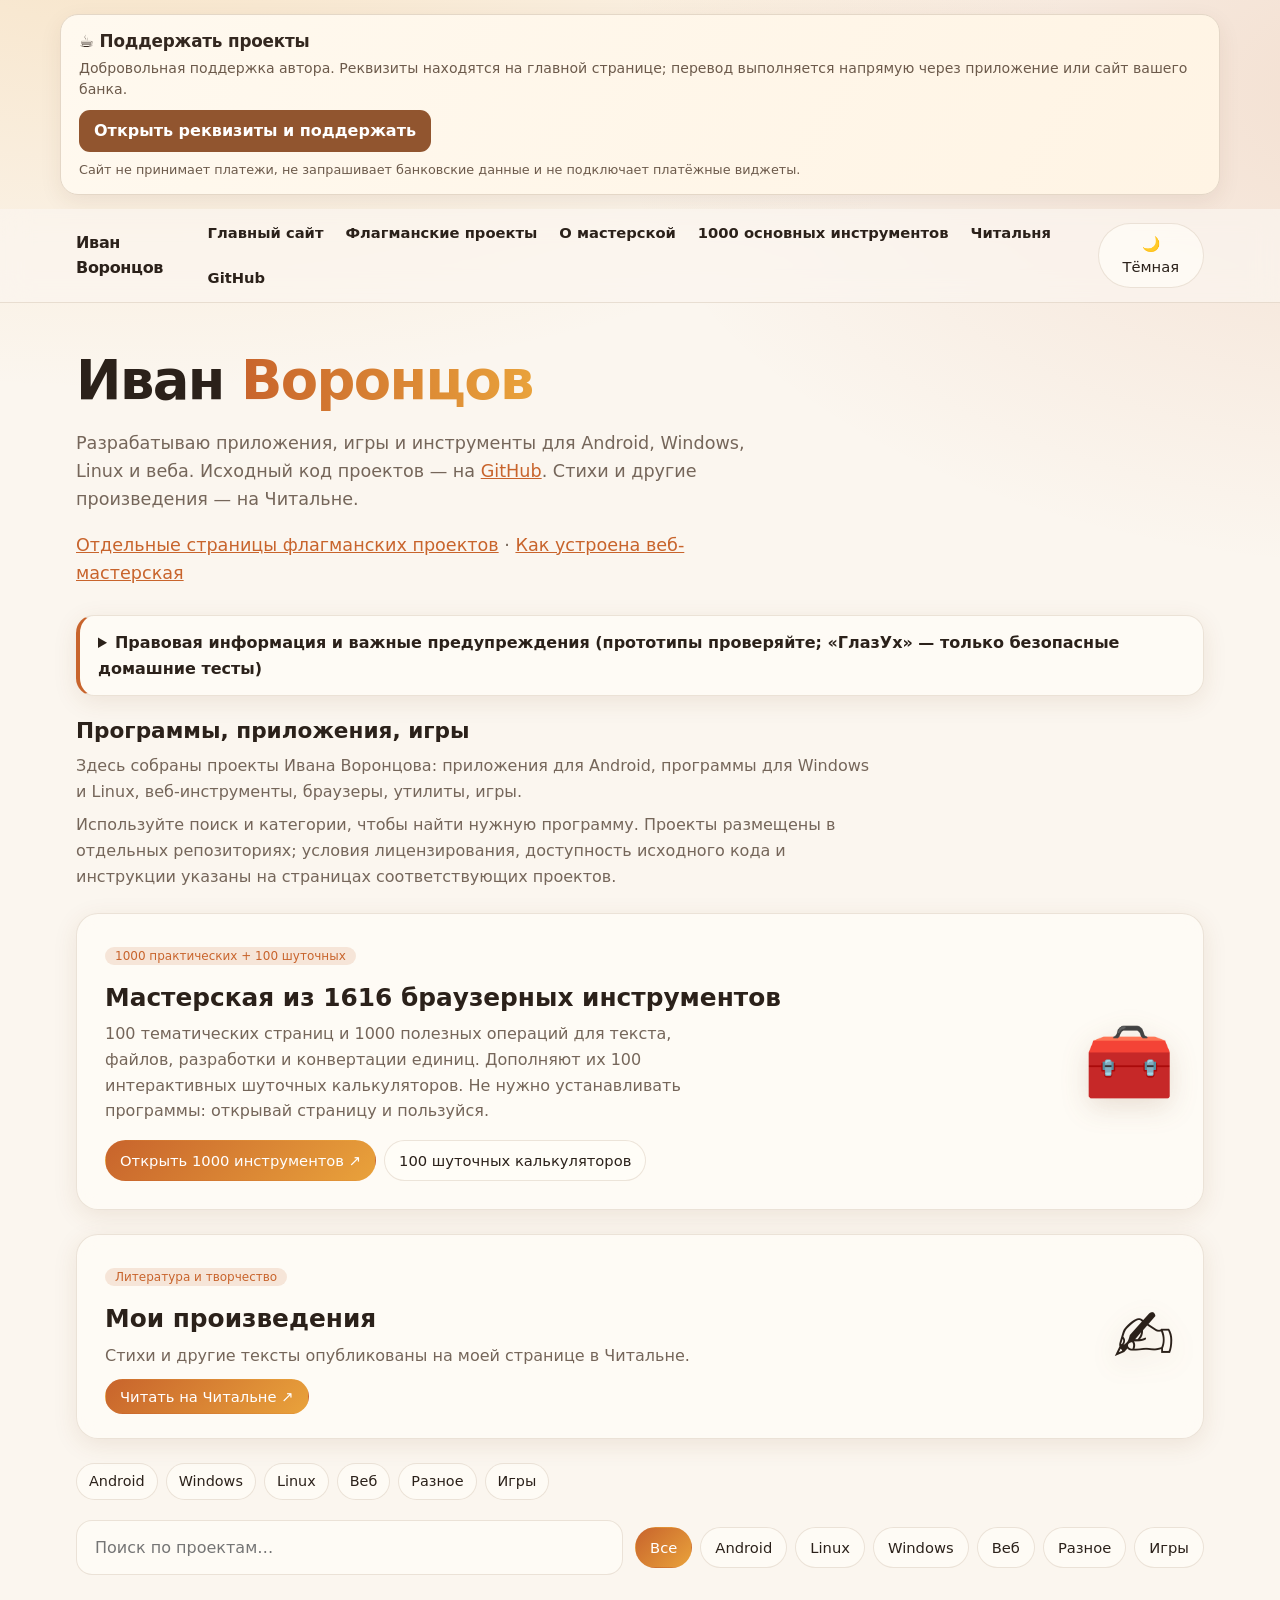
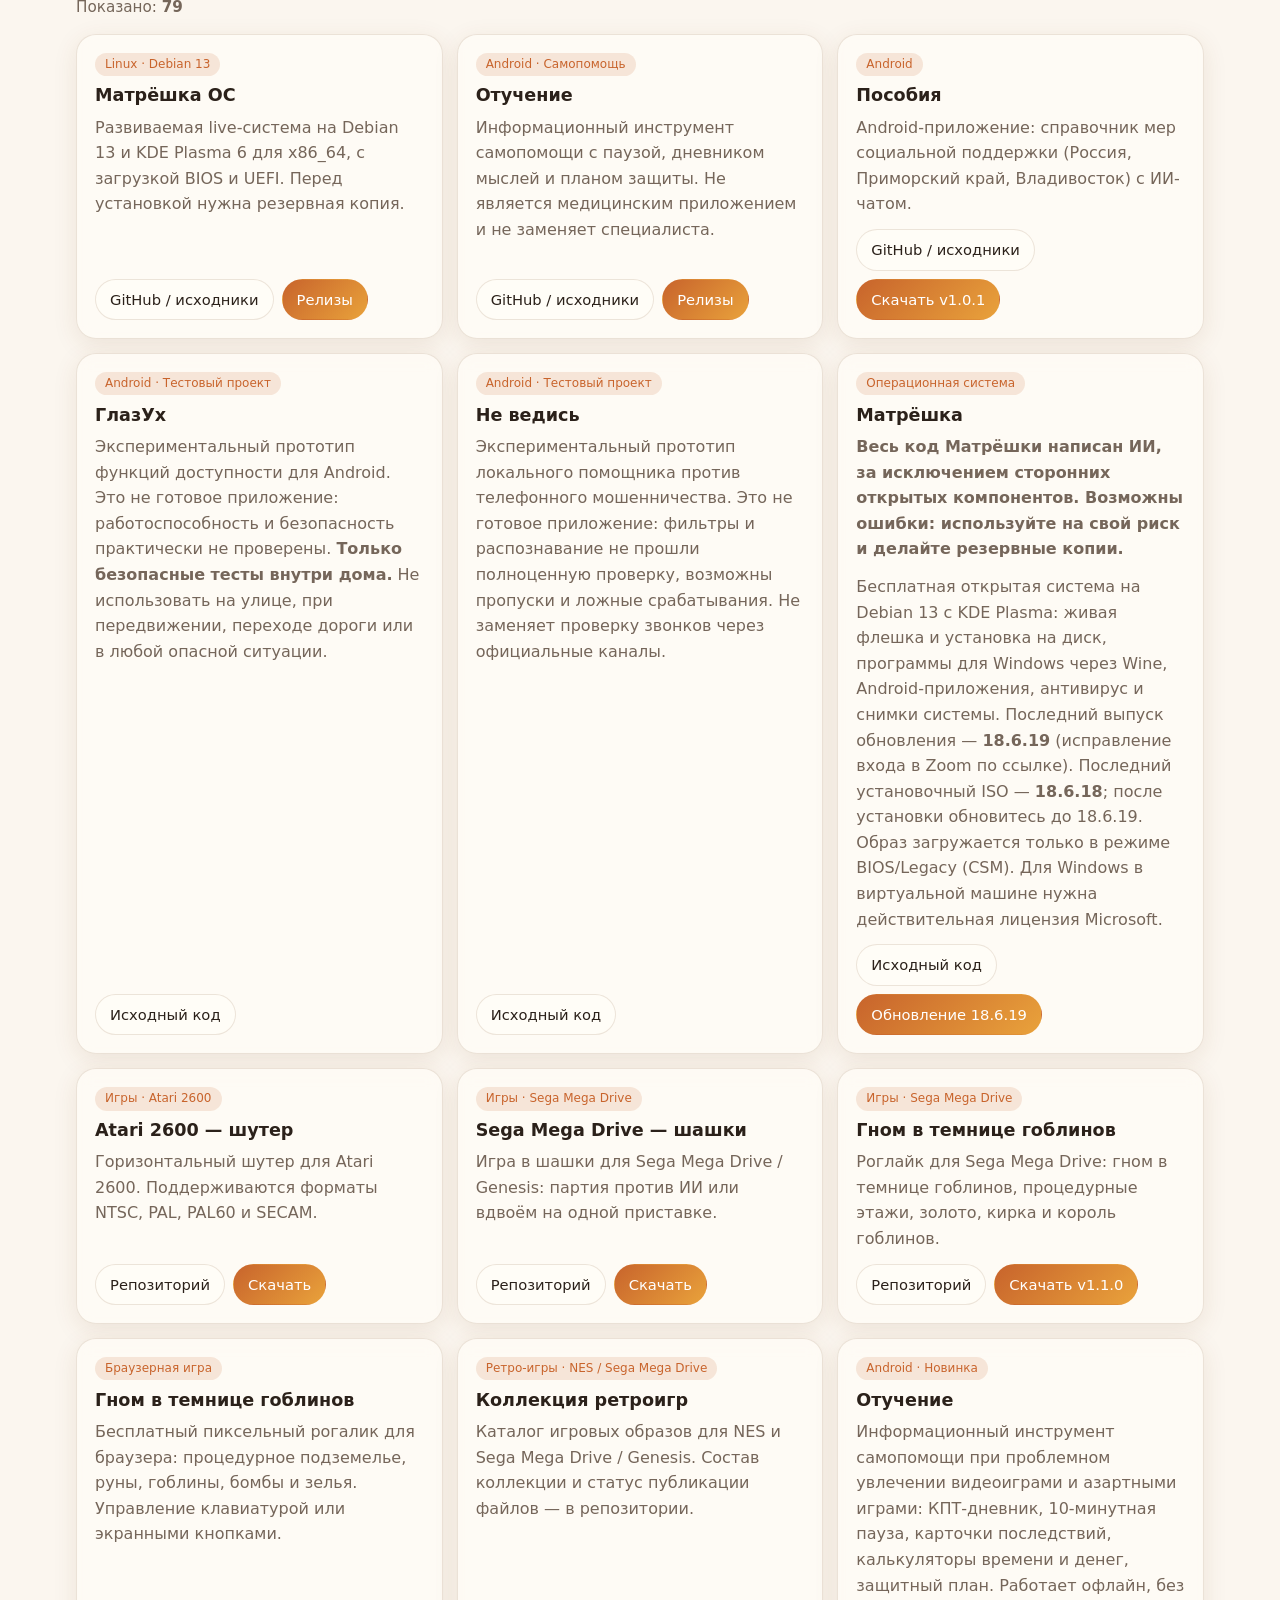
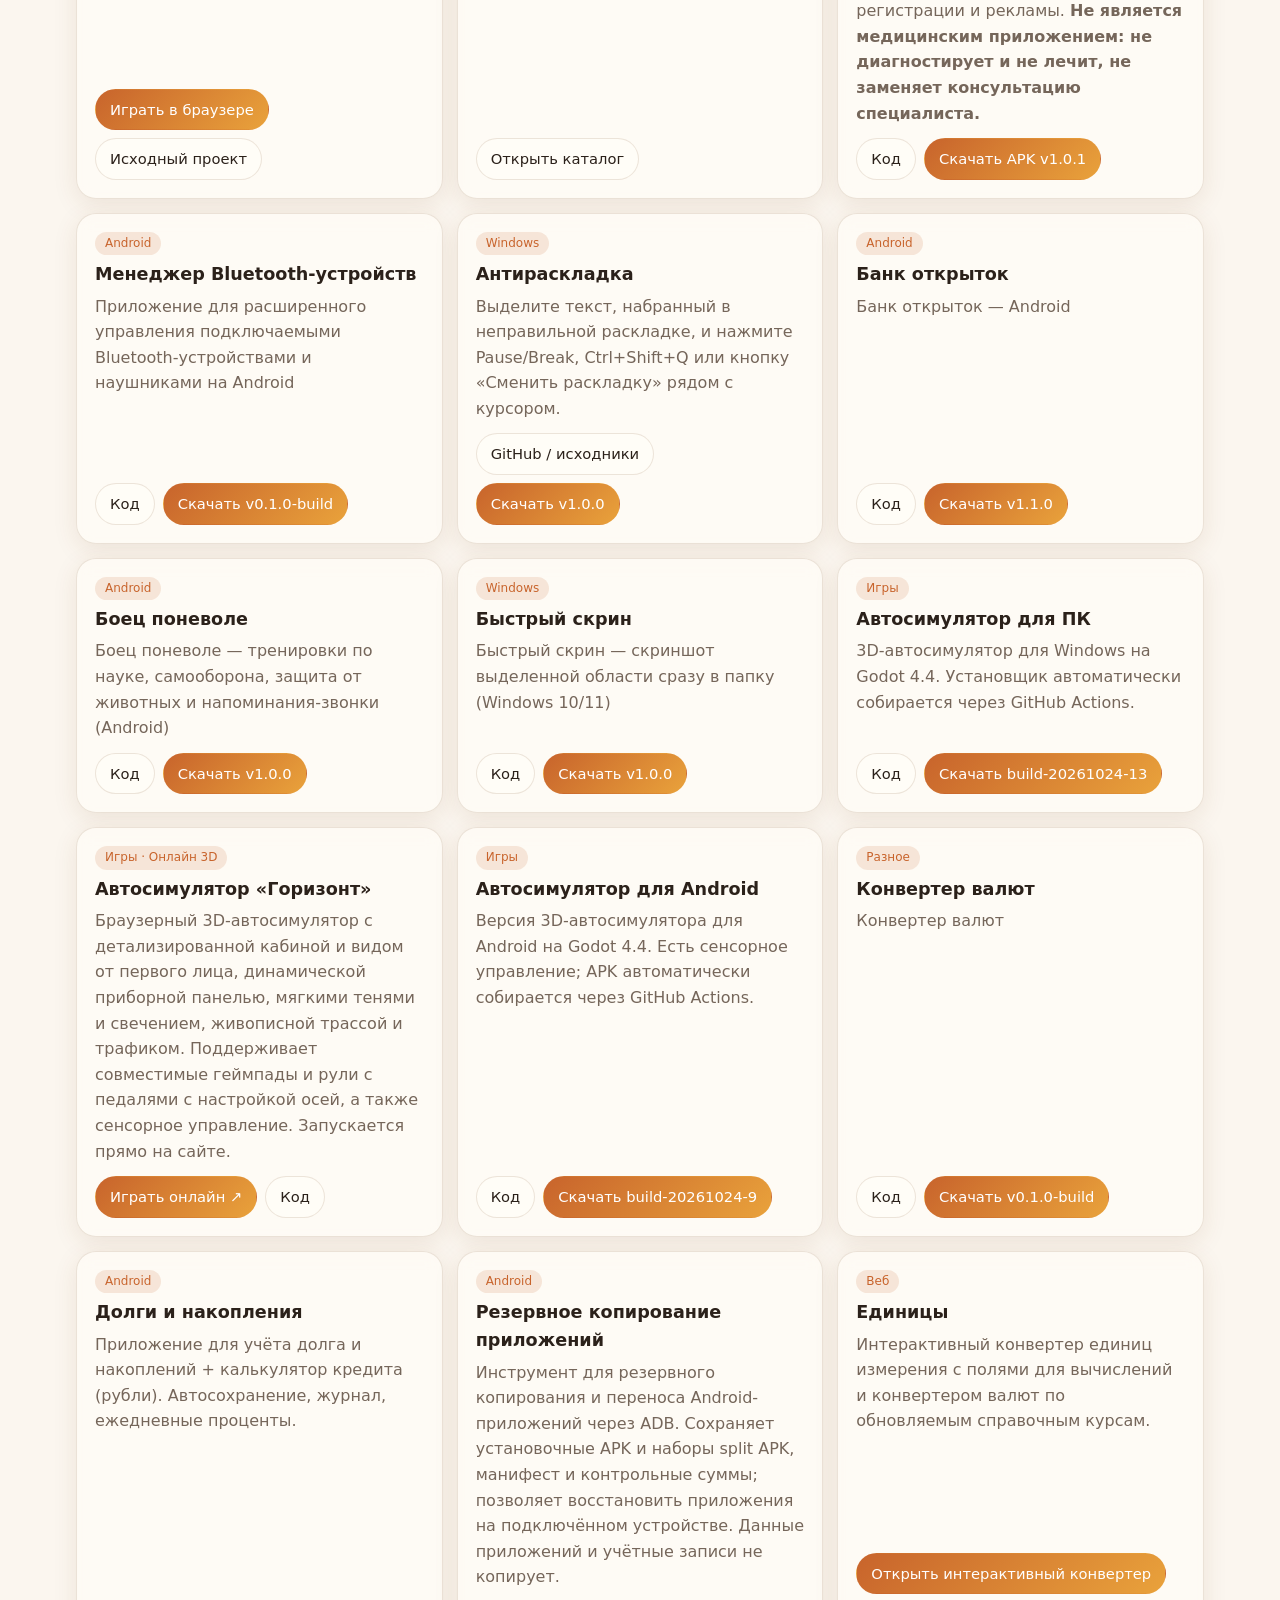
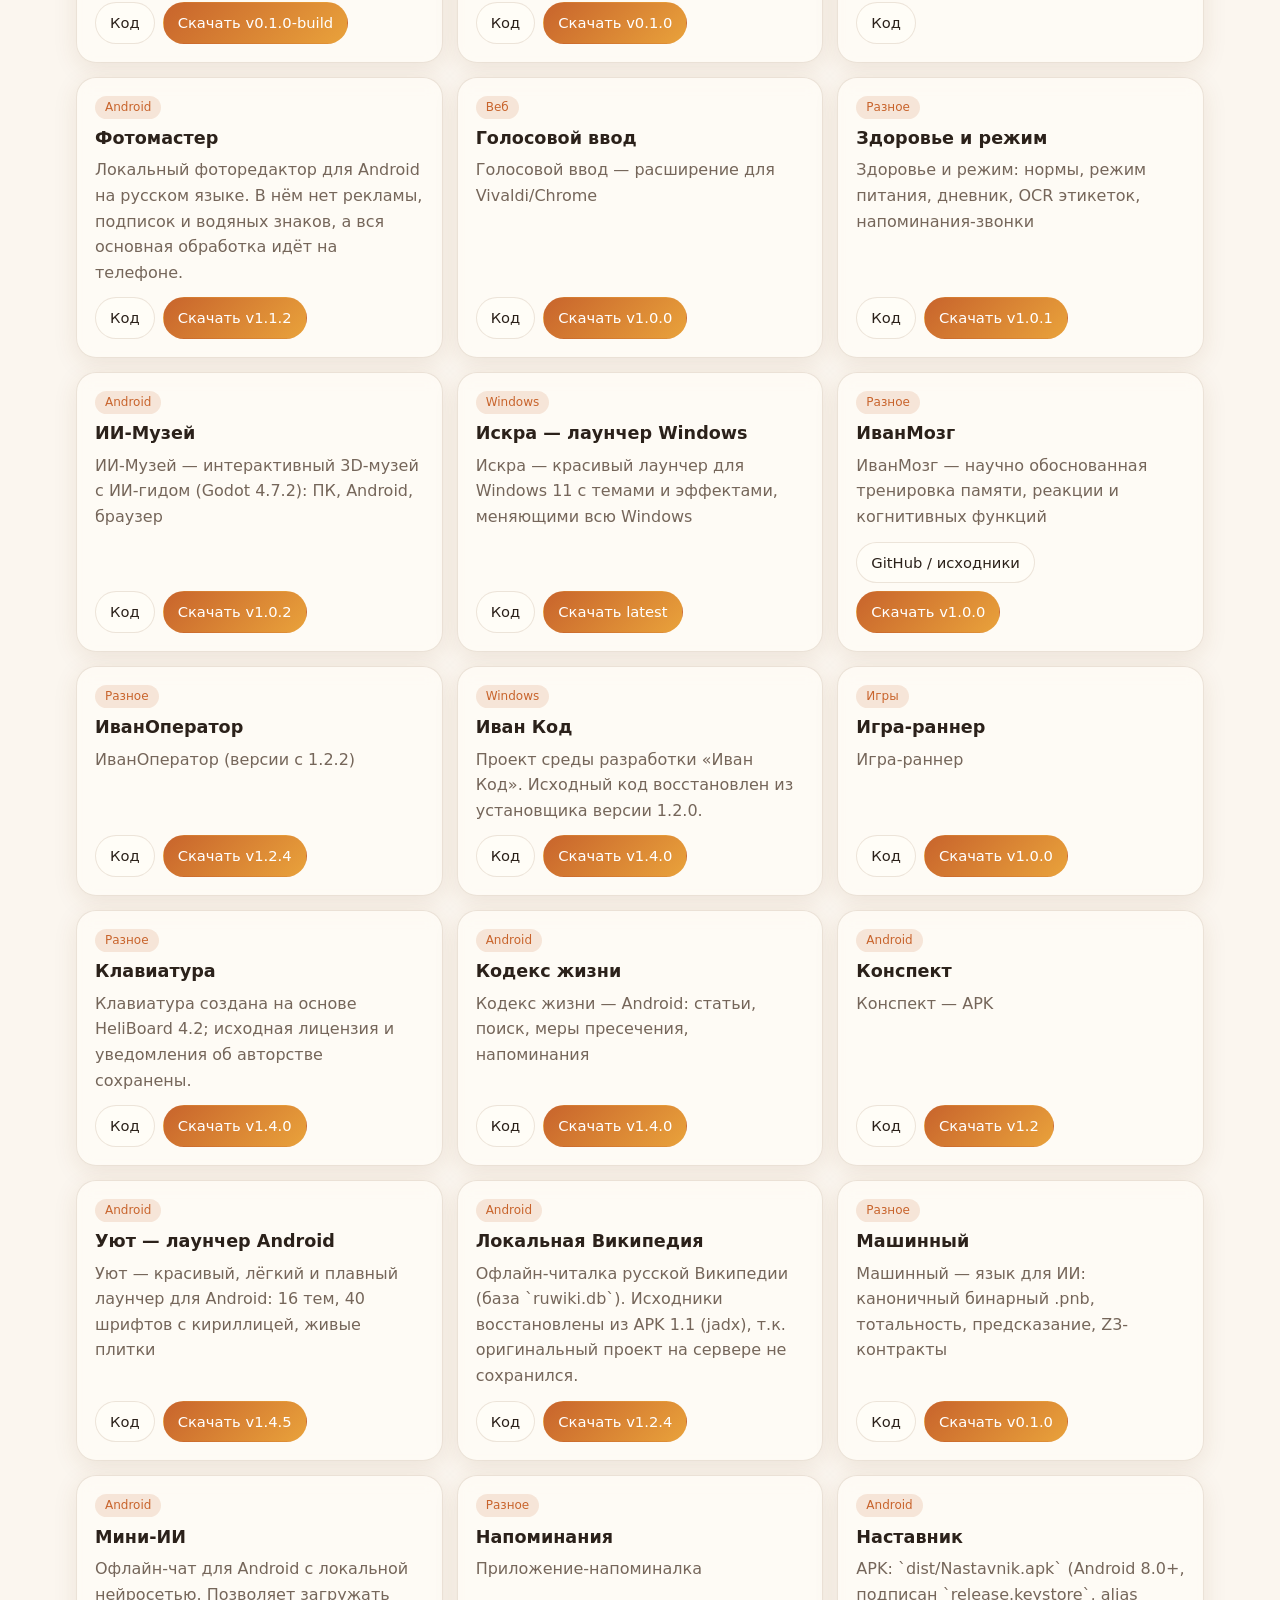
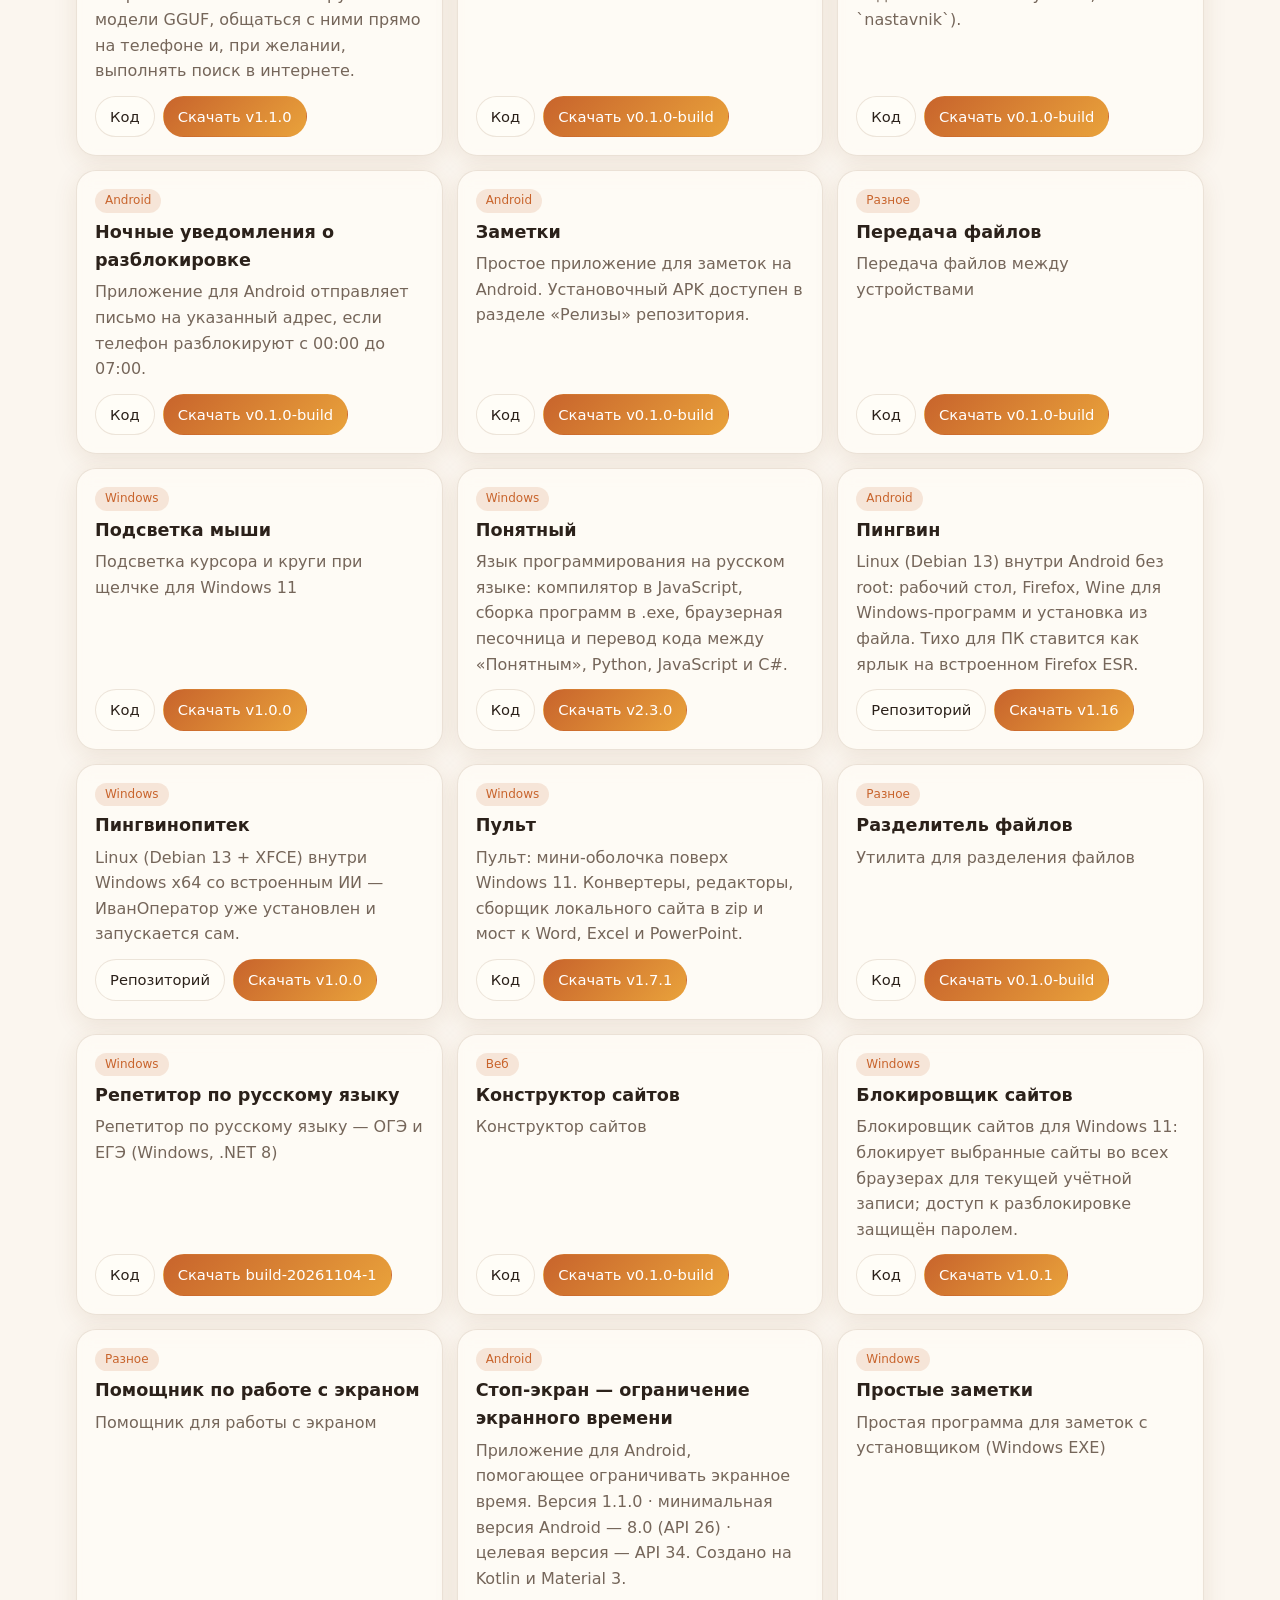
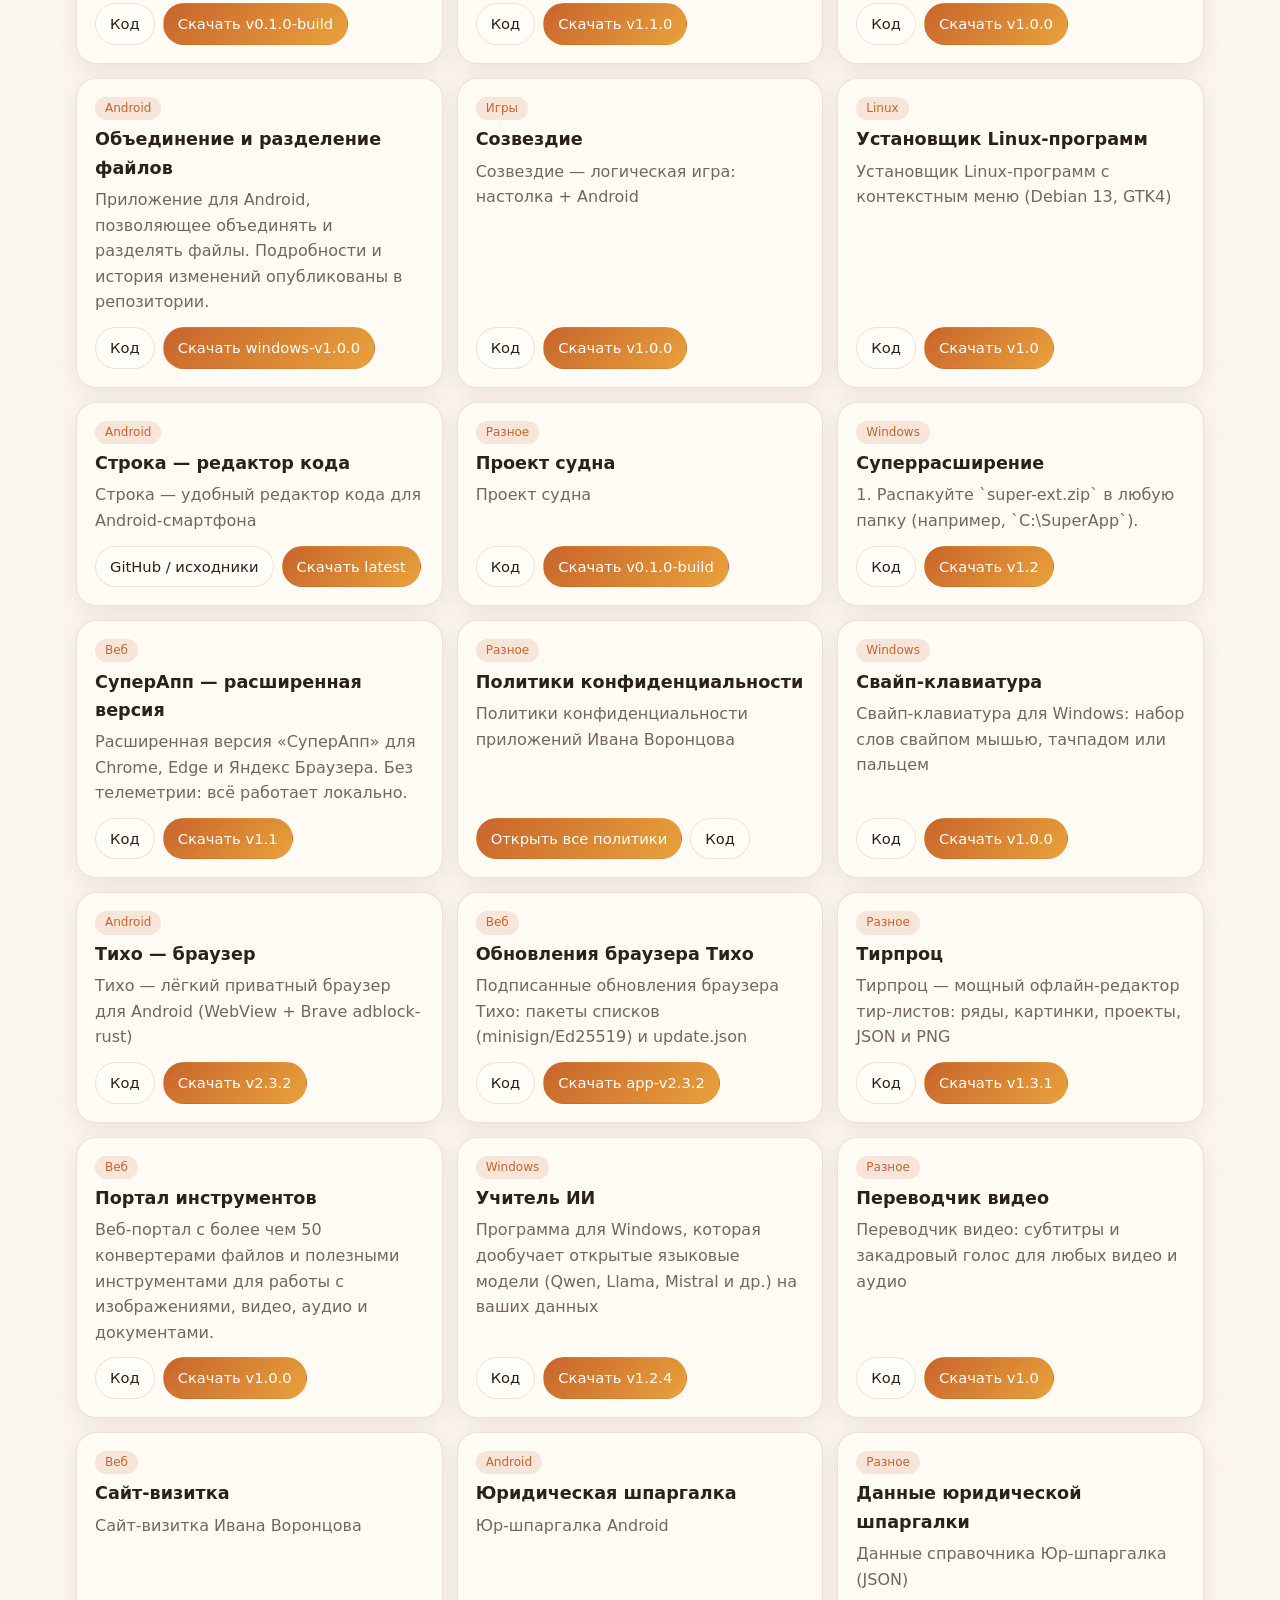
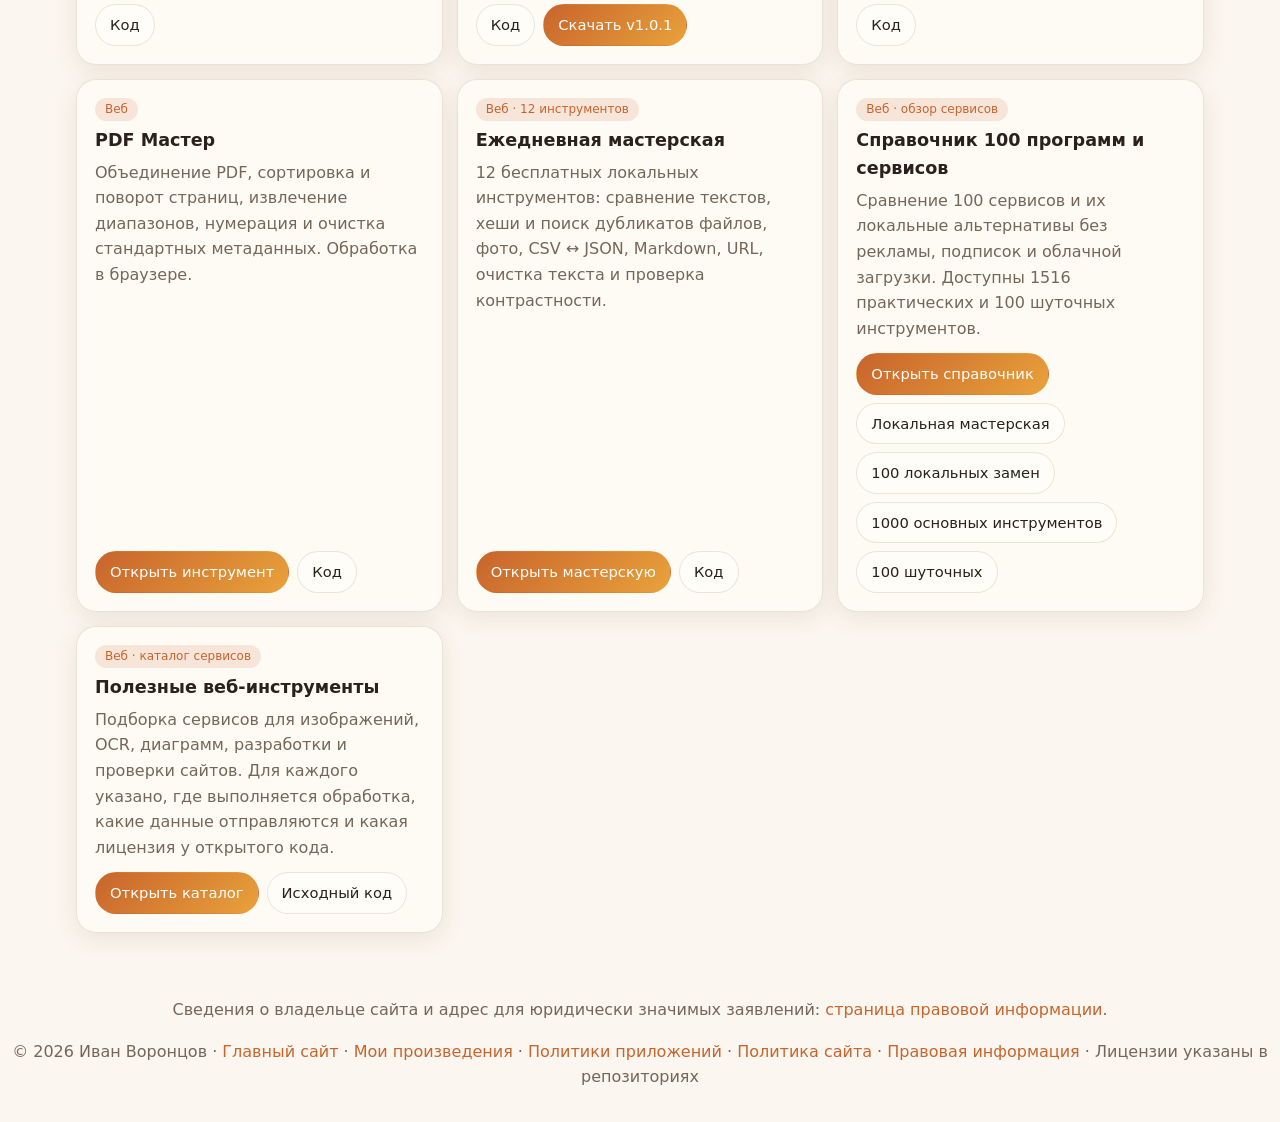
==== index.html @ f1f575c3 "Sync business-card catalog with all 79 main-site projects" ====
<!doctype html><html lang="ru"><head><meta charset="utf-8"><meta name="viewport" content="width=device-width,initial-scale=1"><meta name="color-scheme" content="light dark"><title>Иван Воронцов — портфолио разработчика и проекты</title>
<meta name="description" content="Портфолио Ивана Воронцова: Android-, Windows-, Linux- и веб-проекты, отдельные описания программ, открытый исходный код и браузерная мастерская.">
<meta name="author" content="Иван Воронцов">
<meta name="robots" content="index,follow">
<link rel="canonical" href="https://ivanivorontsov-sudo.github.io/vizitka/">
<meta name="theme-color" content="#fbf6ef">
<meta property="og:type" content="website">
<meta property="og:locale" content="ru_RU">
<meta property="og:site_name" content="Проекты Ивана Воронцова">
<meta property="og:title" content="Иван Воронцов — портфолио разработчика и проекты">
<meta property="og:description" content="Портфолио Ивана Воронцова: Android-, Windows-, Linux- и веб-проекты, отдельные описания программ, открытый исходный код и браузерная мастерская.">
<meta property="og:url" content="https://ivanivorontsov-sudo.github.io/vizitka/">
<meta property="og:image" content="https://ivanivorontsov-sudo.github.io/og-cover.png">
<meta property="og:image:width" content="1200">
<meta property="og:image:height" content="630">
<meta property="og:image:alt" content="Проекты и браузерная мастерская Ивана Воронцова">
<meta name="twitter:title" content="Иван Воронцов — портфолио разработчика и проекты">
<meta name="twitter:description" content="Портфолио Ивана Воронцова: Android-, Windows-, Linux- и веб-проекты, отдельные описания программ, открытый исходный код и браузерная мастерская.">
<meta name="twitter:card" content="summary_large_image">
<meta name="twitter:image" content="https://ivanivorontsov-sudo.github.io/og-cover.png"><style>
:root{--bg:#fbf6ef;--fg:#2b211a;--mut:#75665a;--card:rgba(255,252,247,.72);--bd:rgba(120,80,40,.14);--acc:#c8642c;--acc2:#e9a23b;--sh:0 6px 24px rgba(120,70,30,.10)}
[data-theme=dark]{--bg:#1c1714;--fg:#f3e9df;--mut:#bba999;--card:rgba(44,36,31,.66);--bd:rgba(255,200,150,.12);--acc:#f08a4b;--acc2:#f4b860;--sh:0 6px 24px rgba(0,0,0,.35)}
@media (prefers-color-scheme:dark){:root:not([data-theme=light]){--bg:#1c1714;--fg:#f3e9df;--mut:#bba999;--card:rgba(44,36,31,.66);--bd:rgba(255,200,150,.12);--acc:#f08a4b;--acc2:#f4b860;--sh:0 6px 24px rgba(0,0,0,.35)}}
*{box-sizing:border-box}html{scroll-behavior:smooth;-webkit-text-size-adjust:100%;text-size-adjust:100%}
body{margin:0;font:16px/1.6 Inter,Manrope,system-ui,-apple-system,"Segoe UI",Roboto,sans-serif;color:var(--fg);background:var(--bg);background-image:radial-gradient(60rem 30rem at 10% -10%,color-mix(in srgb,var(--acc2) 22%,transparent),transparent),radial-gradient(50rem 30rem at 110% 10%,color-mix(in srgb,var(--acc) 16%,transparent),transparent);background-attachment:fixed;transition:background-color .3s,color .3s}
.wrap{max-width:1160px;margin:auto;padding:16px}
header{position:sticky;top:0;z-index:5;backdrop-filter:blur(14px);-webkit-backdrop-filter:blur(14px);background:color-mix(in srgb,var(--bg) 70%,transparent);border-bottom:1px solid var(--bd)}
header .wrap{display:flex;align-items:center;justify-content:space-between;padding:12px 16px}
.logo{font-weight:800;letter-spacing:-.02em}
h1{font-size:clamp(2rem,6vw,3.4rem);line-height:1.1;letter-spacing:-.03em;margin:.6em 0 .2em}
h1 span{background:linear-gradient(90deg,var(--acc),var(--acc2));-webkit-background-clip:text;background-clip:text;color:transparent}
.lead{color:var(--mut);max-width:60ch;font-size:1.1rem}
a{color:var(--acc)}
.glass{background:var(--card);border:1px solid var(--bd);border-radius:22px;box-shadow:var(--sh);backdrop-filter:blur(10px);-webkit-backdrop-filter:blur(10px)}
.don{display:flex;flex-wrap:wrap;gap:12px;align-items:center;justify-content:space-between;padding:18px 20px;margin:24px 0}
.don b{font-size:1.1rem}.num{font:600 1.15rem ui-monospace,Consolas,monospace;letter-spacing:.06em}
.tools{display:flex;flex-direction:column;gap:12px;margin:20px 0}
.catalog-intro{max-width:78ch;margin:22px 0 18px}.catalog-intro h2{font-size:1.35rem;line-height:1.25;margin:0 0 8px}.catalog-intro p{color:var(--mut);margin:8px 0}
input[type=search]{width:100%;padding:14px 18px;border-radius:16px;border:1px solid var(--bd);background:var(--card);color:var(--fg);font:inherit}
input:focus-visible,button:focus-visible,a:focus-visible{outline:3px solid var(--acc2);outline-offset:2px}
.chips{display:flex;flex-wrap:wrap;gap:8px}
.chip,.btn,.theme{border:1px solid var(--bd);background:var(--card);color:var(--fg);padding:8px 14px;border-radius:999px;font:inherit;font-size:.92rem;cursor:pointer;text-decoration:none;transition:transform .2s,background .2s}
.chip[aria-pressed=true],.btn:not(.ghost){background:linear-gradient(135deg,var(--acc),var(--acc2));color:#fff;border-color:transparent}
.chip:hover,.btn:hover{transform:translateY(-1px)}
.grid{display:grid;grid-template-columns:minmax(0,1fr);gap:14px}
@media(min-width:620px){.grid{grid-template-columns:repeat(2,minmax(0,1fr))}.tools{flex-direction:row;align-items:center}.tools input{flex:1}}
@media(min-width:960px){.grid{grid-template-columns:repeat(3,minmax(0,1fr))}}
.card{min-width:0;overflow-wrap:anywhere;word-break:break-word;display:flex;flex-direction:column;padding:18px;border-radius:20px;background:var(--card);border:1px solid var(--bd);box-shadow:var(--sh);backdrop-filter:blur(8px);transition:transform .25s,box-shadow .25s;animation:in .5s both}
.card:hover{transform:translateY(-3px);box-shadow:0 12px 32px rgba(120,70,30,.18)}
.card h3{margin:.3em 0;font-size:1.1rem}.card h3 a{color:var(--fg);text-decoration:none}
.card p{color:var(--mut);margin:0 0 12px;flex:1}
.tag{align-self:flex-start;font-size:.75rem;padding:2px 10px;border-radius:999px;background:color-mix(in srgb,var(--acc) 14%,transparent);color:var(--acc)}
.act{display:flex;gap:8px;flex-wrap:wrap}
@keyframes in{from{opacity:0;transform:translateY(8px)}}
@media(prefers-reduced-motion:reduce){*{animation:none!important;transition:none!important;scroll-behavior:auto!important}}
footer{color:var(--mut);text-align:center;padding:32px 0}
.empty{display:none;text-align:center;color:var(--mut)}html,body{overflow-x:hidden;max-width:100%}*{box-sizing:border-box}.card .btn,.card a{max-width:100%}@media(max-width:480px){.card{padding:14px}.card h3{font-size:1rem}}
.card[hidden]{display:none!important}
.legal-notice{margin:28px 0 18px;padding:18px 20px;border:1px solid var(--bd);border-left:4px solid var(--acc);border-radius:18px;background:var(--card);box-shadow:var(--sh)}.legal-notice h2{font-size:1.15rem;margin:0 0 8px}.legal-notice p{color:var(--mut);margin:7px 0}.legal-notice a{font-weight:700}
.toplinks{display:flex;align-items:center;gap:clamp(10px,2vw,22px);flex-wrap:wrap}
.toplinks a{color:var(--fg);text-decoration:none;font-size:.92rem;font-weight:650}
.toplinks a:hover{color:var(--acc);text-decoration:underline;text-underline-offset:4px}
.logo{text-decoration:none;color:var(--fg)}
.author-works{display:flex;align-items:center;justify-content:space-between;gap:20px;padding:clamp(18px,3vw,28px);margin:24px 0}
.author-works h2{font-size:clamp(1.2rem,3vw,1.55rem);margin:10px 0 4px}
.author-works p{margin:0 0 16px;color:var(--mut);max-width:58ch}
.works-mark{font-size:clamp(2.8rem,8vw,4.6rem);line-height:1;filter:drop-shadow(0 8px 14px rgba(120,70,30,.16))}
.result-count{margin:8px 0 14px}
footer a{text-decoration:none}
footer a:hover{text-decoration:underline}
@media(max-width:620px){
header .wrap{display:grid;grid-template-columns:minmax(0,1fr) auto;grid-template-areas:"brand theme" "nav nav";align-items:center;column-gap:12px;row-gap:8px;padding:10px 16px}
.logo{grid-area:brand;min-width:0;white-space:nowrap;font-size:1rem;letter-spacing:-.02em}
.theme{grid-area:theme;margin:0;padding:6px 11px;font-size:.82rem;white-space:nowrap}
.toplinks{grid-area:nav;display:flex;flex-wrap:nowrap;justify-content:flex-start;align-items:center;gap:clamp(12px,4vw,22px);width:100%;min-width:0;overflow-x:auto;overscroll-behavior-x:contain;padding:2px 0 5px;scrollbar-width:none}
.toplinks::-webkit-scrollbar{display:none}
.toplinks a{font-size:.86rem;white-space:nowrap}
.author-works{align-items:flex-start}.works-mark{font-size:2.5rem}
}
@media(max-width:360px){header .wrap{padding-inline:12px}.logo{font-size:.92rem}.toplinks{gap:12px}.toplinks a{font-size:.8rem}}

.safety-note{margin:10px 0 0;padding:9px 12px;border-left:3px solid var(--acc);border-radius:9px;background:color-mix(in srgb,var(--acc) 7%,var(--card));font-size:.88rem;line-height:1.45;color:var(--mut)}
.static-category-links{display:flex;gap:8px;flex-wrap:wrap;margin:12px 0 18px}.static-category-links a{display:inline-block;border:1px solid var(--bd);border-radius:999px;padding:6px 12px;background:var(--card);color:var(--fg);text-decoration:none;font-size:.9rem}.static-category-links a:hover{border-color:var(--acc);color:var(--acc)}
.legal-notice summary{cursor:pointer;font-weight:750}.legal-notice[open] summary{margin-bottom:10px}.legal-notice{padding:14px 18px}
</style><script type="application/ld+json">{"@context":"https://schema.org","@type":"CollectionPage","name":"Открытые проекты Ивана Воронцова","url":"https://ivanivorontsov-sudo.github.io/vizitka/","description":"Каталог открытых проектов Ивана Воронцова и мастерская из 1616 браузерных инструментов.","inLanguage":"ru-RU","author":{"@type":"Person","name":"Иван Воронцов","url":"https://ivanivorontsov-sudo.github.io/vizitka/","sameAs":["https://github.com/ivanivorontsov-sudo","https://www.chitalnya.ru/users/ivanvorontsov/"]},"mainEntity":{"@type":"ItemList","name":"Каталог проектов Ивана Воронцова","numberOfItems":79,"itemListElement":[{"@type":"ListItem","position":1,"item":{"@type":"Thing","name":"Матрёшка ОС","description":"Развиваемая live-система на Debian 13 и KDE Plasma 6 для x86_64, с загрузкой BIOS и UEFI. Перед установкой нужна резервная копия.","url":"https://ivanivorontsov-sudo.github.io/projects/matryoshka-os/"}},{"@type":"ListItem","position":2,"item":{"@type":"Thing","name":"Отучение","description":"Информационный инструмент самопомощи с паузой, дневником мыслей и планом защиты. Не является медицинским приложением и не заменяет специалиста.","url":"https://ivanivorontsov-sudo.github.io/projects/otuchenie/"}},{"@type":"ListItem","position":3,"item":{"@type":"Thing","name":"Пособия","description":"Android-приложение: справочник мер социальной поддержки (Россия, Приморский край, Владивосток) с ИИ-чатом.","url":"https://ivanivorontsov-sudo.github.io/projects/posobiya/"}},{"@type":"ListItem","position":4,"item":{"@type":"Thing","name":"ГлазУх","description":"Экспериментальный прототип функций доступности для Android. Это не готовое приложение: работоспособность и безопасность практически не проверены. Только безопасные тесты внутри дома. Не использовать на улице, при передвижении, переходе дороги или в любой опасной ситуации.","url":"https://github.com/ivanivorontsov-sudo/Glazouh"}},{"@type":"ListItem","position":5,"item":{"@type":"Thing","name":"Не ведись","description":"Экспериментальный прототип локального помощника против телефонного мошенничества. Это не готовое приложение: фильтры и распознавание не прошли полноценную проверку, возможны пропуски и ложные срабатывания. Не заменяет проверку звонков через официальные каналы.","url":"https://github.com/ivanivorontsov-sudo/NieVedis"}},{"@type":"ListItem","position":6,"item":{"@type":"Thing","name":"Матрёшка","description":"Весь код Матрёшки написан ИИ, за исключением сторонних открытых компонентов. Возможны ошибки: используйте на свой риск и делайте резервные копии.","url":"https://github.com/ivanivorontsov-sudo/matryoshka-os"}},{"@type":"ListItem","position":7,"item":{"@type":"Thing","name":"Atari 2600 — шутер","description":"Горизонтальный шутер для Atari 2600. Поддерживаются форматы NTSC, PAL, PAL60 и SECAM.","url":"https://github.com/ivanivorontsov-sudo/atari-kibalchish"}},{"@type":"ListItem","position":8,"item":{"@type":"Thing","name":"Sega Mega Drive — шашки","description":"Игра в шашки для Sega Mega Drive / Genesis: партия против ИИ или вдвоём на одной приставке.","url":"https://github.com/ivanivorontsov-sudo/batrachomyomachia-md"}},{"@type":"ListItem","position":9,"item":{"@type":"Thing","name":"Гном в темнице гоблинов","description":"Роглайк для Sega Mega Drive: гном в темнице гоблинов, процедурные этажи, золото, кирка и король гоблинов.","url":"https://github.com/ivanivorontsov-sudo/gnom-v-temnice"}},{"@type":"ListItem","position":10,"item":{"@type":"Thing","name":"Гном в темнице гоблинов","description":"Бесплатный пиксельный рогалик для браузера: процедурное подземелье, руны, гоблины, бомбы и зелья. Управление клавиатурой или экранными кнопками.","url":"https://ivanivorontsov-sudo.github.io/games/dungeon-gnome-md/"}},{"@type":"ListItem","position":11,"item":{"@type":"Thing","name":"Коллекция ретроигр","description":"Каталог игровых образов для NES и Sega Mega Drive / Genesis. Состав коллекции и статус публикации файлов — в репозитории.","url":"https://github.com/ivanivorontsov-sudo/RetroGames"}},{"@type":"ListItem","position":12,"item":{"@type":"Thing","name":"Отучение","description":"Информационный инструмент самопомощи при проблемном увлечении видеоиграми и азартными играми: КПТ-дневник, 10-минутная пауза, карточки последствий, калькуляторы времени и денег, защитный план. Работает офлайн, без регистрации и рекламы. Не является медицинским приложением: не диагностирует и не лечит, не заменяет консультацию специалиста.","url":"https://github.com/ivanivorontsov-sudo/otuchenie"}},{"@type":"ListItem","position":13,"item":{"@type":"Thing","name":"Менеджер Bluetooth-устройств","description":"Приложение для расширенного управления подключаемыми Bluetooth-устройствами и наушниками на Android","url":"https://github.com/ivanivorontsov-sudo/AndroidBluetoothManager"}},{"@type":"ListItem","position":14,"item":{"@type":"Thing","name":"Антираскладка","description":"Выделите текст, набранный в неправильной раскладке, и нажмите Pause/Break, Ctrl+Shift+Q или кнопку «Сменить раскладку» рядом с курсором.","url":"https://ivanivorontsov-sudo.github.io/projects/antiraskladka/"}},{"@type":"ListItem","position":15,"item":{"@type":"Thing","name":"Банк открыток","description":"Банк открыток — Android","url":"https://github.com/ivanivorontsov-sudo/bank-otkrytok"}},{"@type":"ListItem","position":16,"item":{"@type":"Thing","name":"Боец поневоле","description":"Боец поневоле — тренировки по науке, самооборона, защита от животных и напоминания-звонки (Android)","url":"https://github.com/ivanivorontsov-sudo/boec-ponevole"}},{"@type":"ListItem","position":17,"item":{"@type":"Thing","name":"Быстрый скрин","description":"Быстрый скрин — скриншот выделенной области сразу в папку (Windows 10/11)","url":"https://github.com/ivanivorontsov-sudo/bystryj-skrin"}},{"@type":"ListItem","position":18,"item":{"@type":"Thing","name":"Автосимулятор для ПК","description":"3D-автосимулятор для Windows на Godot 4.4. Установщик автоматически собирается через GitHub Actions.","url":"https://github.com/ivanivorontsov-sudo/car-simulator"}},{"@type":"ListItem","position":19,"item":{"@type":"Thing","name":"Автосимулятор «Горизонт»","description":"Браузерный 3D-автосимулятор с детализированной кабиной и видом от первого лица, динамической приборной панелью, мягкими тенями и свечением, живописной трассой и трафиком. Поддерживает совместимые геймпады и рули с педалями с настройкой осей, а также сенсорное управление. Запускается прямо на сайте.","url":"https://ivanivorontsov-sudo.github.io/games/drive/"}},{"@type":"ListItem","position":20,"item":{"@type":"Thing","name":"Автосимулятор для Android","description":"Версия 3D-автосимулятора для Android на Godot 4.4. Есть сенсорное управление; APK автоматически собирается через GitHub Actions.","url":"https://github.com/ivanivorontsov-sudo/car-simulator-android"}},{"@type":"ListItem","position":21,"item":{"@type":"Thing","name":"Конвертер валют","description":"Конвертер валют","url":"https://github.com/ivanivorontsov-sudo/currency-converter"}},{"@type":"ListItem","position":22,"item":{"@type":"Thing","name":"Долги и накопления","description":"Приложение для учёта долга и накоплений + калькулятор кредита (рубли). Автосохранение, журнал, ежедневные проценты.","url":"https://github.com/ivanivorontsov-sudo/DebtSavings"}},{"@type":"ListItem","position":23,"item":{"@type":"Thing","name":"Резервное копирование приложений","description":"Инструмент для резервного копирования и переноса Android-приложений через ADB. Сохраняет установочные APK и наборы split APK, манифест и контрольные суммы; позволяет восстановить приложения на подключённом устройстве. Данные приложений и учётные записи не копирует.","url":"https://github.com/ivanivorontsov-sudo/DroidVault"}},{"@type":"ListItem","position":24,"item":{"@type":"Thing","name":"Единицы","description":"Интерактивный конвертер единиц измерения с полями для вычислений и конвертером валют по обновляемым справочным курсам.","url":"https://github.com/ivanivorontsov-sudo/edinicy"}},{"@type":"ListItem","position":25,"item":{"@type":"Thing","name":"Фотомастер","description":"Локальный фоторедактор для Android на русском языке. В нём нет рекламы, подписок и водяных знаков, а вся основная обработка идёт на телефоне.","url":"https://github.com/ivanivorontsov-sudo/fotomaster"}},{"@type":"ListItem","position":26,"item":{"@type":"Thing","name":"Голосовой ввод","description":"Голосовой ввод — расширение для Vivaldi/Chrome","url":"https://github.com/ivanivorontsov-sudo/golosovoj-vvod"}},{"@type":"ListItem","position":27,"item":{"@type":"Thing","name":"Здоровье и режим","description":"Здоровье и режим: нормы, режим питания, дневник, OCR этикеток, напоминания-звонки","url":"https://github.com/ivanivorontsov-sudo/HealthPlan"}},{"@type":"ListItem","position":28,"item":{"@type":"Thing","name":"ИИ-Музей","description":"ИИ-Музей — интерактивный 3D-музей с ИИ-гидом (Godot 4.7.2): ПК, Android, браузер","url":"https://github.com/ivanivorontsov-sudo/ii-muzej"}},{"@type":"ListItem","position":29,"item":{"@type":"Thing","name":"Искра — лаунчер Windows","description":"Искра — красивый лаунчер для Windows 11 с темами и эффектами, меняющими всю Windows","url":"https://github.com/ivanivorontsov-sudo/iskra-launcher"}},{"@type":"ListItem","position":30,"item":{"@type":"Thing","name":"ИванМозг","description":"ИванМозг — научно обоснованная тренировка памяти, реакции и когнитивных функций","url":"https://ivanivorontsov-sudo.github.io/projects/ivan-mozg/"}},{"@type":"ListItem","position":31,"item":{"@type":"Thing","name":"ИванОператор","description":"ИванОператор (версии с 1.2.2)","url":"https://github.com/ivanivorontsov-sudo/ivan-operator-app"}},{"@type":"ListItem","position":32,"item":{"@type":"Thing","name":"Иван Код","description":"Проект среды разработки «Иван Код». Исходный код восстановлен из установщика версии 1.2.0.","url":"https://github.com/ivanivorontsov-sudo/ivankod"}},{"@type":"ListItem","position":33,"item":{"@type":"Thing","name":"Игра-раннер","description":"Игра-раннер","url":"https://github.com/ivanivorontsov-sudo/ivrunner"}},{"@type":"ListItem","position":34,"item":{"@type":"Thing","name":"Клавиатура","description":"Клавиатура создана на основе HeliBoard 4.2; исходная лицензия и уведомления об авторстве сохранены.","url":"https://github.com/ivanivorontsov-sudo/klaviatura"}},{"@type":"ListItem","position":35,"item":{"@type":"Thing","name":"Кодекс жизни","description":"Кодекс жизни — Android: статьи, поиск, меры пресечения, напоминания","url":"https://github.com/ivanivorontsov-sudo/kodeks-zhizni"}},{"@type":"ListItem","position":36,"item":{"@type":"Thing","name":"Конспект","description":"Конспект — APK","url":"https://github.com/ivanivorontsov-sudo/konspekt-apk"}},{"@type":"ListItem","position":37,"item":{"@type":"Thing","name":"Уют — лаунчер Android","description":"Уют — красивый, лёгкий и плавный лаунчер для Android: 16 тем, 40 шрифтов с кириллицей, живые плитки","url":"https://github.com/ivanivorontsov-sudo/krasivyj-launcher"}},{"@type":"ListItem","position":38,"item":{"@type":"Thing","name":"Локальная Википедия","description":"Офлайн-читалка русской Википедии (база `ruwiki.db`). Исходники восстановлены из APK 1.1 (jadx), т.к. оригинальный проект на сервере не сохранился.","url":"https://github.com/ivanivorontsov-sudo/lokalnaya-vikipediya"}},{"@type":"ListItem","position":39,"item":{"@type":"Thing","name":"Машинный","description":"Машинный — язык для ИИ: каноничный бинарный .pnb, тотальность, предсказание, Z3-контракты","url":"https://github.com/ivanivorontsov-sudo/mashinny"}},{"@type":"ListItem","position":40,"item":{"@type":"Thing","name":"Мини-ИИ","description":"Офлайн-чат для Android с локальной нейросетью. Позволяет загружать модели GGUF, общаться с ними прямо на телефоне и, при желании, выполнять поиск в интернете.","url":"https://github.com/ivanivorontsov-sudo/mini-ai"}},{"@type":"ListItem","position":41,"item":{"@type":"Thing","name":"Напоминания","description":"Приложение-напоминалка","url":"https://github.com/ivanivorontsov-sudo/napominaniya"}},{"@type":"ListItem","position":42,"item":{"@type":"Thing","name":"Наставник","description":"APK: `dist/Nastavnik.apk` (Android 8.0+, подписан `release.keystore`, alias `nastavnik`).","url":"https://github.com/ivanivorontsov-sudo/nastavnik"}},{"@type":"ListItem","position":43,"item":{"@type":"Thing","name":"Ночные уведомления о разблокировке","description":"Приложение для Android отправляет письмо на указанный адрес, если телефон разблокируют с 00:00 до 07:00.","url":"https://github.com/ivanivorontsov-sudo/NightUnlockEmailAlert"}},{"@type":"ListItem","position":44,"item":{"@type":"Thing","name":"Заметки","description":"Простое приложение для заметок на Android. Установочный APK доступен в разделе «Релизы» репозитория.","url":"https://github.com/ivanivorontsov-sudo/NotesApp"}},{"@type":"ListItem","position":45,"item":{"@type":"Thing","name":"Передача файлов","description":"Передача файлов между устройствами","url":"https://github.com/ivanivorontsov-sudo/peredatchik"}},{"@type":"ListItem","position":46,"item":{"@type":"Thing","name":"Подсветка мыши","description":"Подсветка курсора и круги при щелчке для Windows 11","url":"https://github.com/ivanivorontsov-sudo/podsvetka-myshi"}},{"@type":"ListItem","position":47,"item":{"@type":"Thing","name":"Понятный","description":"Язык программирования на русском языке: компилятор в JavaScript, сборка программ в .exe, браузерная песочница и перевод кода между «Понятным», Python, JavaScript и C#.","url":"https://github.com/ivanivorontsov-sudo/ponyatny"}},{"@type":"ListItem","position":48,"item":{"@type":"Thing","name":"Пингвин","description":"Linux (Debian 13) внутри Android без root: рабочий стол, Firefox, Wine для Windows-программ и установка из файла. Тихо для ПК ставится как ярлык на встроенном Firefox ESR.","url":"https://github.com/ivanivorontsov-sudo/pingvin"}},{"@type":"ListItem","position":49,"item":{"@type":"Thing","name":"Пингвинопитек","description":"Linux (Debian 13 + XFCE) внутри Windows x64 со встроенным ИИ — ИванОператор уже установлен и запускается сам.","url":"https://github.com/ivanivorontsov-sudo/pingvinopitek"}},{"@type":"ListItem","position":50,"item":{"@type":"Thing","name":"Пульт","description":"Пульт: мини-оболочка поверх Windows 11. Конвертеры, редакторы, сборщик локального сайта в zip и мост к Word, Excel и PowerPoint.","url":"https://github.com/ivanivorontsov-sudo/pulpit-os"}},{"@type":"ListItem","position":51,"item":{"@type":"Thing","name":"Разделитель файлов","description":"Утилита для разделения файлов","url":"https://github.com/ivanivorontsov-sudo/razdelitel"}},{"@type":"ListItem","position":52,"item":{"@type":"Thing","name":"Репетитор по русскому языку","description":"Репетитор по русскому языку — ОГЭ и ЕГЭ (Windows, .NET 8)","url":"https://github.com/ivanivorontsov-sudo/rus-tutor-public"}},{"@type":"ListItem","position":53,"item":{"@type":"Thing","name":"Конструктор сайтов","description":"Конструктор сайтов","url":"https://github.com/ivanivorontsov-sudo/sait-konstruktor"}},{"@type":"ListItem","position":54,"item":{"@type":"Thing","name":"Блокировщик сайтов","description":"Блокировщик сайтов для Windows 11: блокирует выбранные сайты во всех браузерах для текущей учётной записи; доступ к разблокировке защищён паролем.","url":"https://github.com/ivanivorontsov-sudo/sajt-blokirovshchik"}},{"@type":"ListItem","position":55,"item":{"@type":"Thing","name":"Помощник по работе с экраном","description":"Помощник для работы с экраном","url":"https://github.com/ivanivorontsov-sudo/screen-helper"}},{"@type":"ListItem","position":56,"item":{"@type":"Thing","name":"Стоп-экран — ограничение экранного времени","description":"Приложение для Android, помогающее ограничивать экранное время. Версия 1.1.0 · минимальная версия Android — 8.0 (API 26) · целевая версия — API 34. Создано на Kotlin и Material 3.","url":"https://github.com/ivanivorontsov-sudo/ScreenLimit"}},{"@type":"ListItem","position":57,"item":{"@type":"Thing","name":"Простые заметки","description":"Простая программа для заметок с установщиком (Windows EXE)","url":"https://github.com/ivanivorontsov-sudo/SimpleNotes"}},{"@type":"ListItem","position":58,"item":{"@type":"Thing","name":"Объединение и разделение файлов","description":"Приложение для Android, позволяющее объединять и разделять файлы. Подробности и история изменений опубликованы в репозитории.","url":"https://github.com/ivanivorontsov-sudo/sklejka-fajlov"}},{"@type":"ListItem","position":59,"item":{"@type":"Thing","name":"Созвездие","description":"Созвездие — логическая игра: настолка + Android","url":"https://github.com/ivanivorontsov-sudo/sozvezdie"}},{"@type":"ListItem","position":60,"item":{"@type":"Thing","name":"Установщик Linux-программ","description":"Установщик Linux-программ с контекстным меню (Debian 13, GTK4)","url":"https://github.com/ivanivorontsov-sudo/stavilka"}},{"@type":"ListItem","position":61,"item":{"@type":"Thing","name":"Строка — редактор кода","description":"Строка — удобный редактор кода для Android-смартфона","url":"https://ivanivorontsov-sudo.github.io/projects/stroka-ide/"}},{"@type":"ListItem","position":62,"item":{"@type":"Thing","name":"Проект судна","description":"Проект судна","url":"https://github.com/ivanivorontsov-sudo/sudno-proekt"}},{"@type":"ListItem","position":63,"item":{"@type":"Thing","name":"Суперрасширение","description":"1. Распакуйте `super-ext.zip` в любую папку (например, `C:\\SuperApp`).","url":"https://github.com/ivanivorontsov-sudo/super-ext"}},{"@type":"ListItem","position":64,"item":{"@type":"Thing","name":"СуперАпп — расширенная версия","description":"Расширенная версия «СуперАпп» для Chrome, Edge и Яндекс Браузера. Без телеметрии: всё работает локально.","url":"https://github.com/ivanivorontsov-sudo/super-ext-pro"}},{"@type":"ListItem","position":65,"item":{"@type":"Thing","name":"Политики конфиденциальности","description":"Политики конфиденциальности приложений Ивана Воронцова","url":"https://github.com/ivanivorontsov-sudo/supersmart-privacy"}},{"@type":"ListItem","position":66,"item":{"@type":"Thing","name":"Свайп-клавиатура","description":"Свайп-клавиатура для Windows: набор слов свайпом мышью, тачпадом или пальцем","url":"https://github.com/ivanivorontsov-sudo/svajp-klaviatura"}},{"@type":"ListItem","position":67,"item":{"@type":"Thing","name":"Тихо — браузер","description":"Тихо — лёгкий приватный браузер для Android (WebView + Brave adblock-rust)","url":"https://github.com/ivanivorontsov-sudo/tiho-browser"}},{"@type":"ListItem","position":68,"item":{"@type":"Thing","name":"Обновления браузера Тихо","description":"Подписанные обновления браузера Тихо: пакеты списков (minisign/Ed25519) и update.json","url":"https://github.com/ivanivorontsov-sudo/tiho-updates"}},{"@type":"ListItem","position":69,"item":{"@type":"Thing","name":"Тирпроц","description":"Тирпроц — мощный офлайн-редактор тир-листов: ряды, картинки, проекты, JSON и PNG","url":"https://github.com/ivanivorontsov-sudo/tirproc"}},{"@type":"ListItem","position":70,"item":{"@type":"Thing","name":"Портал инструментов","description":"Веб-портал с более чем 50 конвертерами файлов и полезными инструментами для работы с изображениями, видео, аудио и документами.","url":"https://github.com/ivanivorontsov-sudo/tools-portal"}},{"@type":"ListItem","position":71,"item":{"@type":"Thing","name":"Учитель ИИ","description":"Программа для Windows, которая дообучает открытые языковые модели (Qwen, Llama, Mistral и др.) на ваших данных","url":"https://github.com/ivanivorontsov-sudo/uchitel-ii"}},{"@type":"ListItem","position":72,"item":{"@type":"Thing","name":"Переводчик видео","description":"Переводчик видео: субтитры и закадровый голос для любых видео и аудио","url":"https://github.com/ivanivorontsov-sudo/video-translator"}},{"@type":"ListItem","position":73,"item":{"@type":"Thing","name":"Сайт-визитка","description":"Сайт-визитка Ивана Воронцова","url":"https://github.com/ivanivorontsov-sudo/vizitka"}},{"@type":"ListItem","position":74,"item":{"@type":"Thing","name":"Юридическая шпаргалка","description":"Юр-шпаргалка Android","url":"https://github.com/ivanivorontsov-sudo/yur-shpargalka"}},{"@type":"ListItem","position":75,"item":{"@type":"Thing","name":"Данные юридической шпаргалки","description":"Данные справочника Юр-шпаргалка (JSON)","url":"https://github.com/ivanivorontsov-sudo/yur-shpargalka-data"}},{"@type":"ListItem","position":76,"item":{"@type":"Thing","name":"PDF Мастер","description":"Объединение PDF, сортировка и поворот страниц, извлечение диапазонов, нумерация и очистка стандартных метаданных. Обработка в браузере.","url":"https://ivanivorontsov-sudo.github.io/pdf-master/"}},{"@type":"ListItem","position":77,"item":{"@type":"Thing","name":"Ежедневная мастерская","description":"12 бесплатных локальных инструментов: сравнение текстов, хеши и поиск дубликатов файлов, фото, CSV ↔ JSON, Markdown, URL, очистка текста и проверка контрастности.","url":"https://ivanivorontsov-sudo.github.io/daily-tools/"}},{"@type":"ListItem","position":78,"item":{"@type":"Thing","name":"Справочник 100 программ и сервисов","description":"Сравнение 100 сервисов и их локальные альтернативы без рекламы, подписок и облачной загрузки. Доступны 1516 практических и 100 шуточных инструментов.","url":"https://ivanivorontsov-sudo.github.io/tools-audit/"}},{"@type":"ListItem","position":79,"item":{"@type":"Thing","name":"Полезные веб-инструменты","description":"Подборка сервисов для изображений, OCR, диаграмм, разработки и проверки сайтов. Для каждого указано, где выполняется обработка, какие данные отправляются и какая лицензия у открытого кода.","url":"https://ivanivorontsov-sudo.github.io/tools-audit/open-tools.html"}}]}}</script><link rel="icon" type="image/svg+xml" href="/favicon.svg">
<script type="application/ld+json" id="seo-schema">{"@context":"https://schema.org","@type":"ProfilePage","@id":"https://ivanivorontsov-sudo.github.io/vizitka/#profile","url":"https://ivanivorontsov-sudo.github.io/vizitka/","name":"Иван Воронцов — портфолио разработчика и автора","inLanguage":"ru-RU","mainEntity":{"@type":"Person","@id":"https://ivanivorontsov-sudo.github.io/#ivan-vorontsov","name":"Иван Воронцов","url":"https://ivanivorontsov-sudo.github.io/vizitka/","sameAs":["https://github.com/ivanivorontsov-sudo","https://www.chitalnya.ru/users/ivanvorontsov/"]}}</script>
<link rel="stylesheet" href="assets/site-support.css">
<script src="assets/site-support.js" defer></script>
</head><body>
<header><div class="wrap"><a class="logo" href="https://ivanivorontsov-sudo.github.io/vizitka/">Иван Воронцов</a><nav class="toplinks" aria-label="Навигация"><a href="https://ivanivorontsov-sudo.github.io/">Главный сайт</a><a href="https://ivanivorontsov-sudo.github.io/projects/">Флагманские проекты</a><a href="https://ivanivorontsov-sudo.github.io/articles/local-browser-workshop/">О мастерской</a><a href="https://ivanivorontsov-sudo.github.io/tools-audit/web-tools.html">1000 основных инструментов</a><a href="https://www.chitalnya.ru/users/ivanvorontsov/" target="_blank" rel="noopener noreferrer">Читальня</a><a href="https://github.com/ivanivorontsov-sudo">GitHub</a></nav><button class="theme" id="theme" type="button">Тема</button></div></header>
<main class="wrap">
<h1>Иван <span>Воронцов</span></h1>
<p class="lead">Разрабатываю приложения, игры и инструменты для Android, Windows, Linux и веба. Исходный код проектов — на <a href="https://github.com/ivanivorontsov-sudo">GitHub</a>. Стихи и другие произведения — на Читальне.</p><p class="lead"><a href="https://ivanivorontsov-sudo.github.io/projects/">Отдельные страницы флагманских проектов</a> · <a href="https://ivanivorontsov-sudo.github.io/articles/local-browser-workshop/">Как устроена веб-мастерская</a></p>
<details class="legal-notice"><summary>Правовая информация и важные предупреждения (прототипы проверяйте; «ГлазУх» — только безопасные домашние тесты)</summary><p>В разработке проектов использовался ИИ: идеи и промты предоставлял Иван Воронцов, однако это не означает полного ручного контроля или гарантии безошибочности результата. Перед запуском самостоятельно проверьте файлы, лицензии, совместимость и возможные риски. Скачивайте и используйте программы только если понимаете последствия и обязуетесь соблюдать законы и правила соответствующих сервисов.</p><p><strong>Запрещено использовать мои программы для обхода подписок, оплаты, лицензий, DRM и иных ограничений, а также для несанкционированной модификации стороннего ПО.</strong> <strong>Идеи и концепции игр для ретро-приставок предоставлены Максимом Турцевичем.</strong></p><p class="safety-note"><strong>Отдельное предупреждение о «ГлазУх»:</strong> это только тестовый прототип. Использовать его можно исключительно для безопасных проверок внутри дома. Запрещено полагаться на него при передвижении, переходе дороги, на улице и в любых опасных сценариях. Он не заменяет трость, собаку-проводника, сопровождение или другие надёжные средства безопасности.</p><p><a href="https://ivanivorontsov-sudo.github.io/legal.html">Правовая информация и порядок подачи жалоб →</a> · <a href="https://ivanivorontsov-sudo.github.io/privacy.html">Политика конфиденциальности →</a></p></details>
<section aria-labelledby="catalog-about" class="catalog-intro">
<h2 id="catalog-about">Программы, приложения, игры</h2>
<p>Здесь собраны проекты Ивана Воронцова: приложения для Android, программы для Windows и Linux, веб-инструменты, браузеры, утилиты, игры. </p>
<p>Используйте поиск и категории, чтобы найти нужную программу. Проекты размещены в отдельных репозиториях; условия лицензирования, доступность исходного кода и инструкции указаны на страницах соответствующих проектов.</p>
</section>
<section class="author-works glass tool-library" aria-labelledby="tool-library-title">
  <div class="works-copy">
    <span class="tag">1000 практических + 100 шуточных</span>
    <h2 id="tool-library-title">Мастерская из 1616 браузерных инструментов</h2>
    <p>100 тематических страниц и 1000 полезных операций для текста, файлов, разработки и конвертации единиц. Дополняют их 100 интерактивных шуточных калькуляторов. Не нужно устанавливать программы: открывай страницу и пользуйся.</p>
    <div class="act">
      <a class="btn" href="https://ivanivorontsov-sudo.github.io/tools-audit/web-tools.html">Открыть 1000 инструментов ↗</a>
      <a class="btn ghost" href="https://ivanivorontsov-sudo.github.io/tools-audit/funny-tools.html">100 шуточных калькуляторов</a>
    </div>
  </div>
  <div class="works-mark" aria-hidden="true">🧰</div>
</section>
<section class="author-works glass" aria-labelledby="works-title">
  <div class="works-copy">
    <span class="tag">Литература и творчество</span>
    <h2 id="works-title">Мои произведения</h2>
    <p>Стихи и другие тексты опубликованы на моей странице в Читальне.</p>
    <a class="btn" href="https://www.chitalnya.ru/users/ivanvorontsov/" target="_blank" rel="noopener noreferrer">Читать на Читальне ↗</a>
  </div>
  <div class="works-mark" aria-hidden="true">✍️</div>
</section>
<nav class="static-category-links" aria-label="Категории проектов"><a href="#category-android">Android</a><a href="#category-win">Windows</a><a href="#category-linux">Linux</a><a href="#category-web">Веб</a><a href="#category-misc">Разное</a><a href="#category-game">Игры</a></nav>
<div class="tools"><input type="search" id="q" placeholder="Поиск по проектам…" aria-label="Поиск по проектам"><div class="chips" role="group" aria-label="Категории"><button class="chip" data-c="all" aria-pressed="true">Все</button><button class="chip" data-c="android" aria-pressed="false">Android</button><button class="chip" data-c="linux" aria-pressed="false">Linux</button><button class="chip" data-c="win" aria-pressed="false">Windows</button><button class="chip" data-c="web" aria-pressed="false">Веб</button><button class="chip" data-c="misc" aria-pressed="false">Разное</button><button class="chip" data-c="game" aria-pressed="false">Игры</button></div></div>
<p class="lead result-count" style="font-size:.95rem">Показано: <b id="cnt">79</b></p>
<div class="grid">
<article class="card" id="category-linux" data-cat="linux" data-q="matryoshka матрёшка debian 13 kde plasma live система linux"><span class="tag">Linux · Debian 13</span><h3><a href="/projects/matryoshka-os/">Матрёшка ОС</a></h3><p>Развиваемая live-система на Debian 13 и KDE Plasma 6 для x86_64, с загрузкой BIOS и UEFI. Перед установкой нужна резервная копия.</p><div class="act"><a class="btn ghost" href="https://github.com/ivanivorontsov-sudo/matryoshka-os-archive">GitHub / исходники</a><a class="btn" href="https://github.com/ivanivorontsov-sudo/matryoshka-os-archive/releases">Релизы</a></div></article>
<article class="card" id="category-android" data-cat="android" data-q="otuchenie отучение android приложение самопомощи азартное поведение видеоигры"><span class="tag">Android · Самопомощь</span><h3><a href="/projects/otuchenie/">Отучение</a></h3><p>Информационный инструмент самопомощи с паузой, дневником мыслей и планом защиты. Не является медицинским приложением и не заменяет специалиста.</p><div class="act"><a class="btn ghost" href="https://github.com/ivanivorontsov-sudo/otuchenie">GitHub / исходники</a><a class="btn" href="https://github.com/ivanivorontsov-sudo/otuchenie/releases">Релизы</a></div></article>



<article class="card" data-cat="android" data-q="posobiya android-приложение: справочник мер социальной поддержки (россия, приморский край, владивосток) с ии-чатом. Пособия "><span class="tag">Android</span><h3><a href="/projects/posobiya/">Пособия</a></h3><p>Android-приложение: справочник мер социальной поддержки (Россия, Приморский край, Владивосток) с ИИ-чатом.</p><div class="act"><a class="btn ghost" href="https://github.com/ivanivorontsov-sudo/posobiya">GitHub / исходники</a><a class="btn" href="https://github.com/ivanivorontsov-sudo/posobiya/releases/tag/v1.0.1">Скачать v1.0.1</a></div></article>
<article class="card" data-cat="android" data-q="glazouh глазух доступность незрячие слабовидящие глухие слабослышащие тестовый проект"><span class="tag">Android · Тестовый проект</span><h3><a href="https://github.com/ivanivorontsov-sudo/Glazouh">ГлазУх</a></h3><p>Экспериментальный прототип функций доступности для Android. Это не готовое приложение: работоспособность и безопасность практически не проверены. <strong>Только безопасные тесты внутри дома.</strong> Не использовать на улице, при передвижении, переходе дороги или в любой опасной ситуации.</p><div class="act"><a class="btn ghost" href="https://github.com/ivanivorontsov-sudo/Glazouh">Исходный код</a></div></article>
<article class="card" data-cat="android" data-q="nievedis не ведись тестовый проект телефонное мошенничество фильтр звонков смс"><span class="tag">Android · Тестовый проект</span><h3><a href="https://github.com/ivanivorontsov-sudo/NieVedis">Не ведись</a></h3><p>Экспериментальный прототип локального помощника против телефонного мошенничества. Это не готовое приложение: фильтры и распознавание не прошли полноценную проверку, возможны пропуски и ложные срабатывания. Не заменяет проверку звонков через официальные каналы.</p><div class="act"><a class="btn ghost" href="https://github.com/ivanivorontsov-sudo/NieVedis">Исходный код</a></div></article>
<article class="card" id="category-misc" data-cat="misc" data-q="матрёшка matryoshka os linux debian kde операционная система живая флешка iso"><span class="tag">Операционная система</span><h3><a href="https://github.com/ivanivorontsov-sudo/matryoshka-os">Матрёшка</a></h3><p><b>Весь код Матрёшки написан ИИ, за исключением сторонних открытых компонентов. Возможны ошибки: используйте на свой риск и делайте резервные копии.</b></p><p>Бесплатная открытая система на Debian 13 с KDE Plasma: живая флешка и установка на диск, программы для Windows через Wine, Android-приложения, антивирус и снимки системы. Последний выпуск обновления — <b>18.6.19</b> (исправление входа в Zoom по ссылке). Последний установочный ISO — <b>18.6.18</b>; после установки обновитесь до 18.6.19. Образ загружается только в режиме BIOS/Legacy (CSM). Для Windows в виртуальной машине нужна действительная лицензия Microsoft.</p><div class="act"><a class="btn ghost" href="https://github.com/ivanivorontsov-sudo/matryoshka-os">Исходный код</a><a class="btn" href="https://github.com/ivanivorontsov-sudo/matryoshka-os/releases/tag/v18.6.19">Обновление 18.6.19</a></div></article>
<article class="card" id="category-game" data-cat="game" data-q="atari 2600 горизонтальный шутер ntsc pal pal60 secam"><span class="tag">Игры · Atari 2600</span><h3><a href="https://github.com/ivanivorontsov-sudo/atari-kibalchish">Atari 2600 — шутер</a></h3><p>Горизонтальный шутер для Atari 2600. Поддерживаются форматы NTSC, PAL, PAL60 и SECAM.</p><div class="act"><a class="btn ghost" href="https://github.com/ivanivorontsov-sudo/atari-kibalchish">Репозиторий</a><a class="btn" href="https://github.com/ivanivorontsov-sudo/atari-kibalchish/releases/latest">Скачать</a></div></article>
<article class="card" data-cat="game" data-q="sega mega drive genesis шашки игра против ии или вдвоём"><span class="tag">Игры · Sega Mega Drive</span><h3><a href="https://github.com/ivanivorontsov-sudo/batrachomyomachia-md">Sega Mega Drive — шашки</a></h3><p>Игра в шашки для Sega Mega Drive / Genesis: партия против ИИ или вдвоём на одной приставке.</p><div class="act"><a class="btn ghost" href="https://github.com/ivanivorontsov-sudo/batrachomyomachia-md">Репозиторий</a><a class="btn" href="https://github.com/ivanivorontsov-sudo/batrachomyomachia-md/releases/latest">Скачать</a></div></article><article class="card" data-cat="game" data-q="гном в темнице sega mega drive genesis roguelike роглайк гоблины кирка Гном в темнице гоблинов "><span class="tag">Игры · Sega Mega Drive</span><h3><a href="https://github.com/ivanivorontsov-sudo/gnom-v-temnice">Гном в темнице гоблинов</a></h3><p>Роглайк для Sega Mega Drive: гном в темнице гоблинов, процедурные этажи, золото, кирка и король гоблинов.</p><div class="act"><a class="btn ghost" href="https://github.com/ivanivorontsov-sudo/gnom-v-temnice">Репозиторий</a><a class="btn" href="https://github.com/ivanivorontsov-sudo/gnom-v-temnice/releases/tag/v1.1.0">Скачать v1.1.0</a></div></article>
<article class="card" data-cat="game" data-q="dungeon gnome the goblin hold браузерная игра roguelike пиксельное подземелье гном руны гоблины Гном в темнице гоблинов ">
<span class="tag">Браузерная игра</span>
<h3><a href="https://ivanivorontsov-sudo.github.io/games/dungeon-gnome-md/">Гном в темнице гоблинов</a></h3>
<p>Бесплатный пиксельный рогалик для браузера: процедурное подземелье, руны, гоблины, бомбы и зелья. Управление клавиатурой или экранными кнопками.</p>
<div class="act"><a class="btn" href="https://ivanivorontsov-sudo.github.io/games/dungeon-gnome-md/">Играть в браузере</a><a class="btn ghost" href="https://github.com/ivanivorontsov-sudo/gnom-v-temnice">Исходный проект</a></div>
</article>
<article class="card" data-cat="game" data-q="retro games alice durak bogatyr cipollino sega mega drive nes Коллекция ретроигр "><span class="tag">Ретро-игры · NES / Sega Mega Drive</span><h3><a href="https://github.com/ivanivorontsov-sudo/RetroGames">Коллекция ретроигр</a></h3><p>Каталог игровых образов для NES и Sega Mega Drive / Genesis. Состав коллекции и статус публикации файлов — в репозитории.</p><div class="act"><a class="btn ghost" href="https://github.com/ivanivorontsov-sudo/RetroGames">Открыть каталог</a></div></article>


<article class="card" data-cat="android" data-q="отучение android приложение помощь при игровой зависимости лудомании азартных играх кпт дневник пауза антиджекпот">
<span class="tag">Android · Новинка</span>
<h3><a href="https://github.com/ivanivorontsov-sudo/otuchenie">Отучение</a></h3>
<p>Информационный инструмент самопомощи при проблемном увлечении видеоиграми и азартными играми: КПТ-дневник, 10-минутная пауза, карточки последствий, калькуляторы времени и денег, защитный план. Работает офлайн, без регистрации и рекламы. <strong>Не является медицинским приложением: не диагностирует и не лечит, не заменяет консультацию специалиста.</strong></p>
<div class="act"><a class="btn ghost" href="https://github.com/ivanivorontsov-sudo/otuchenie">Код</a><a class="btn" href="https://github.com/ivanivorontsov-sudo/otuchenie/releases/download/v1.0.1/app-debug.apk">Скачать APK v1.0.1</a></div>
</article>

<article class="card" data-cat="android" data-q="androidbluetoothmanager приложение для расширенного управления подключаемыми bluetooth-устройствами и наушниками на android Менеджер Bluetooth-устройств "><span class="tag">Android</span><h3><a href="https://github.com/ivanivorontsov-sudo/AndroidBluetoothManager">Менеджер Bluetooth-устройств</a></h3><p>Приложение для расширенного управления подключаемыми Bluetooth-устройствами и наушниками на Android</p><div class="act"><a class="btn ghost" href="https://github.com/ivanivorontsov-sudo/AndroidBluetoothManager">Код</a><a class="btn" href="https://github.com/ivanivorontsov-sudo/AndroidBluetoothManager/releases/tag/v0.1.0-build">Скачать v0.1.0-build</a></div></article>
<article class="card" id="category-win" data-cat="win" data-q="antiraskladka утилита для windows: выделите текст, набранный не в той раскладке («ghbdtn» → «привет», «руддщ» → «hello»), и нажмите pause/break, ctrl+shift+q или кноп Антираскладка Выделите текст, набранный в неправильной раскладке, и нажмите Pause/Break, Ctrl+Shift+Q или кнопку «Сменить раскладку» рядом с курсором."><span class="tag">Windows</span><h3><a href="/projects/antiraskladka/">Антираскладка</a></h3><p>Выделите текст, набранный в неправильной раскладке, и нажмите Pause/Break, Ctrl+Shift+Q или кнопку «Сменить раскладку» рядом с курсором.</p><div class="act"><a class="btn ghost" href="https://github.com/ivanivorontsov-sudo/antiraskladka">GitHub / исходники</a><a class="btn" href="https://github.com/ivanivorontsov-sudo/antiraskladka/releases/tag/v1.0.0">Скачать v1.0.0</a></div></article>
<article class="card" data-cat="android" data-q="bank-otkrytok банк открыток — android Банк открыток "><span class="tag">Android</span><h3><a href="https://github.com/ivanivorontsov-sudo/bank-otkrytok">Банк открыток</a></h3><p>Банк открыток — Android</p><div class="act"><a class="btn ghost" href="https://github.com/ivanivorontsov-sudo/bank-otkrytok">Код</a><a class="btn" href="https://github.com/ivanivorontsov-sudo/bank-otkrytok/releases/tag/v1.1.0">Скачать v1.1.0</a></div></article>
<article class="card" data-cat="android" data-q="boec-ponevole боец поневоле — тренировки по науке, самооборона, защита от животных и напоминания-звонки (android) Боец поневоле "><span class="tag">Android</span><h3><a href="https://github.com/ivanivorontsov-sudo/boec-ponevole">Боец поневоле</a></h3><p>Боец поневоле — тренировки по науке, самооборона, защита от животных и напоминания-звонки (Android)</p><div class="act"><a class="btn ghost" href="https://github.com/ivanivorontsov-sudo/boec-ponevole">Код</a><a class="btn" href="https://github.com/ivanivorontsov-sudo/boec-ponevole/releases/tag/v1.0.0">Скачать v1.0.0</a></div></article>
<article class="card" data-cat="win" data-q="bystryj-skrin быстрый скрин — скриншот выделенной области сразу в папку (windows 10/11) Быстрый скрин "><span class="tag">Windows</span><h3><a href="https://github.com/ivanivorontsov-sudo/bystryj-skrin">Быстрый скрин</a></h3><p>Быстрый скрин — скриншот выделенной области сразу в папку (Windows 10/11)</p><div class="act"><a class="btn ghost" href="https://github.com/ivanivorontsov-sudo/bystryj-skrin">Код</a><a class="btn" href="https://github.com/ivanivorontsov-sudo/bystryj-skrin/releases/tag/v1.0.0">Скачать v1.0.0</a></div></article>
<article class="card" data-cat="game" data-q="car-simulator игра автосимулятор pc car driving simulator Автосимулятор для ПК 3D-автосимулятор для Windows на Godot 4.4. Установщик автоматически собирается через GitHub Actions."><span class="tag">Игры</span><h3><a href="https://github.com/ivanivorontsov-sudo/car-simulator">Автосимулятор для ПК</a></h3><p>3D-автосимулятор для Windows на Godot 4.4. Установщик автоматически собирается через GitHub Actions.</p><div class="act"><a class="btn ghost" href="https://github.com/ivanivorontsov-sudo/car-simulator">Код</a><a class="btn" href="https://github.com/ivanivorontsov-sudo/car-simulator/releases/tag/build-20261024-13">Скачать build-20261024-13</a></div></article>
<article class="card" data-cat="game" data-q="drive horizon браузерный онлайн 3d симулятор водителя машины вождение трасса free drive кабина первое лицо геймпад руль педали Автосимулятор «Горизонт» "><span class="tag">Игры · Онлайн 3D</span><h3><a href="https://ivanivorontsov-sudo.github.io/games/drive/">Автосимулятор «Горизонт»</a></h3><p>Браузерный 3D-автосимулятор с детализированной кабиной и видом от первого лица, динамической приборной панелью, мягкими тенями и свечением, живописной трассой и трафиком. Поддерживает совместимые геймпады и рули с педалями с настройкой осей, а также сенсорное управление. Запускается прямо на сайте.</p><div class="act"><a class="btn" href="https://ivanivorontsov-sudo.github.io/games/drive/">Играть онлайн ↗</a><a class="btn ghost" href="https://github.com/ivanivorontsov-sudo/ivanivorontsov-sudo.github.io/tree/main/games/drive">Код</a></div></article>
<article class="card" data-cat="game" data-q="car-simulator-android игра автосимулятор android port godot 4 Автосимулятор для Android Версия 3D-автосимулятора для Android на Godot 4.4. Есть сенсорное управление; APK автоматически собирается через GitHub Actions."><span class="tag">Игры</span><h3><a href="https://github.com/ivanivorontsov-sudo/car-simulator-android">Автосимулятор для Android</a></h3><p>Версия 3D-автосимулятора для Android на Godot 4.4. Есть сенсорное управление; APK автоматически собирается через GitHub Actions.</p><div class="act"><a class="btn ghost" href="https://github.com/ivanivorontsov-sudo/car-simulator-android">Код</a><a class="btn" href="https://github.com/ivanivorontsov-sudo/car-simulator-android/releases/tag/build-20261024-9">Скачать build-20261024-9</a></div></article>
<article class="card" data-cat="misc" data-q="currency-converter конвертер валют Конвертер валют "><span class="tag">Разное</span><h3><a href="https://github.com/ivanivorontsov-sudo/currency-converter">Конвертер валют</a></h3><p>Конвертер валют</p><div class="act"><a class="btn ghost" href="https://github.com/ivanivorontsov-sudo/currency-converter">Код</a><a class="btn" href="https://github.com/ivanivorontsov-sudo/currency-converter/releases/tag/v0.1.0-build">Скачать v0.1.0-build</a></div></article>
<article class="card" data-cat="android" data-q="debtsavings приложение для учёта долга и накоплений + калькулятор кредита (рубли). автосохранение, журнал, ежедневные проценты. Долги и накопления "><span class="tag">Android</span><h3><a href="https://github.com/ivanivorontsov-sudo/DebtSavings">Долги и накопления</a></h3><p>Приложение для учёта долга и накоплений + калькулятор кредита (рубли). Автосохранение, журнал, ежедневные проценты.</p><div class="act"><a class="btn ghost" href="https://github.com/ivanivorontsov-sudo/DebtSavings">Код</a><a class="btn" href="https://github.com/ivanivorontsov-sudo/DebtSavings/releases/tag/v0.1.0-build">Скачать v0.1.0-build</a></div></article>
<article class="card" data-cat="android" data-q="droidvault &gt; текущий этап: android mvp + desktop cli-прототип. android-приложение сохраняет apk и split apk в выбранную пользователем папку. это не «полный клон телефона»: Резервное копирование приложений Инструмент для резервного копирования и переноса Android-приложений через ADB. Сохраняет установочные APK и наборы split APK, манифест и контрольные суммы; позволяет восстановить приложения на подключённом устройстве. Данные приложений и учётные записи не копирует."><span class="tag">Android</span><h3><a href="https://github.com/ivanivorontsov-sudo/DroidVault">Резервное копирование приложений</a></h3><p>Инструмент для резервного копирования и переноса Android-приложений через ADB. Сохраняет установочные APK и наборы split APK, манифест и контрольные суммы; позволяет восстановить приложения на подключённом устройстве. Данные приложений и учётные записи не копирует.</p><div class="act"><a class="btn ghost" href="https://github.com/ivanivorontsov-sudo/DroidVault">Код</a><a class="btn" href="https://github.com/ivanivorontsov-sudo/DroidVault/releases/tag/v0.1.0">Скачать v0.1.0</a></div></article>
<article class="card" id="category-web" data-cat="web" data-q="edinicy интерактивный конвертер единиц длина масса объём площадь скорость давление температура данные поля расчёт валюты курс рубль доллар евро юань Единицы "><span class="tag">Веб</span><h3><a href="https://github.com/ivanivorontsov-sudo/edinicy">Единицы</a></h3><p>Интерактивный конвертер единиц измерения с полями для вычислений и конвертером валют по обновляемым справочным курсам.</p><div class="act"><a class="btn" href="https://ivanivorontsov-sudo.github.io/edinicy/" target="_blank" rel="noopener noreferrer">Открыть интерактивный конвертер</a><a class="btn ghost" href="https://github.com/ivanivorontsov-sudo/edinicy">Код</a></div></article>
<article class="card" data-cat="android" data-q="fotomaster локальный фоторедактор для android на русском языке. в нём нет рекламы, подписок и водяных знаков, а вся основная обработка идёт на телефоне. Фотомастер "><span class="tag">Android</span><h3><a href="https://github.com/ivanivorontsov-sudo/fotomaster">Фотомастер</a></h3><p>Локальный фоторедактор для Android на русском языке. В нём нет рекламы, подписок и водяных знаков, а вся основная обработка идёт на телефоне.</p><div class="act"><a class="btn ghost" href="https://github.com/ivanivorontsov-sudo/fotomaster">Код</a><a class="btn" href="https://github.com/ivanivorontsov-sudo/fotomaster/releases/tag/v1.1.2">Скачать v1.1.2</a></div></article>
<article class="card" data-cat="web" data-q="golosovoj-vvod голосовой ввод — расширение для vivaldi/chrome Голосовой ввод "><span class="tag">Веб</span><h3><a href="https://github.com/ivanivorontsov-sudo/golosovoj-vvod">Голосовой ввод</a></h3><p>Голосовой ввод — расширение для Vivaldi/Chrome</p><div class="act"><a class="btn ghost" href="https://github.com/ivanivorontsov-sudo/golosovoj-vvod">Код</a><a class="btn" href="https://github.com/ivanivorontsov-sudo/golosovoj-vvod/releases/tag/v1.0.0">Скачать v1.0.0</a></div></article>
<article class="card" data-cat="misc" data-q="healthplan здоровье и режим: нормы, режим питания, дневник, ocr этикеток, напоминания-звонки Здоровье и режим "><span class="tag">Разное</span><h3><a href="https://github.com/ivanivorontsov-sudo/HealthPlan">Здоровье и режим</a></h3><p>Здоровье и режим: нормы, режим питания, дневник, OCR этикеток, напоминания-звонки</p><div class="act"><a class="btn ghost" href="https://github.com/ivanivorontsov-sudo/HealthPlan">Код</a><a class="btn" href="https://github.com/ivanivorontsov-sudo/HealthPlan/releases/tag/v1.0.1">Скачать v1.0.1</a></div></article>
<article class="card" data-cat="android" data-q="ii-muzej ии-музей — интерактивный 3d-музей с ии-гидом (godot 4.7.2): пк, android, браузер ИИ-Музей "><span class="tag">Android</span><h3><a href="https://github.com/ivanivorontsov-sudo/ii-muzej">ИИ-Музей</a></h3><p>ИИ-Музей — интерактивный 3D-музей с ИИ-гидом (Godot 4.7.2): ПК, Android, браузер</p><div class="act"><a class="btn ghost" href="https://github.com/ivanivorontsov-sudo/ii-muzej">Код</a><a class="btn" href="https://github.com/ivanivorontsov-sudo/ii-muzej/releases/tag/v1.0.2">Скачать v1.0.2</a></div></article>
<article class="card" data-cat="win" data-q="iskra-launcher искра — красивый лаунчер для windows 11 с темами и эффектами, меняющими всю windows Искра — лаунчер Windows "><span class="tag">Windows</span><h3><a href="https://github.com/ivanivorontsov-sudo/iskra-launcher">Искра — лаунчер Windows</a></h3><p>Искра — красивый лаунчер для Windows 11 с темами и эффектами, меняющими всю Windows</p><div class="act"><a class="btn ghost" href="https://github.com/ivanivorontsov-sudo/iskra-launcher">Код</a><a class="btn" href="https://github.com/ivanivorontsov-sudo/iskra-launcher/releases/tag/latest">Скачать latest</a></div></article>
<article class="card" data-cat="misc" data-q="ivan-mozg иванмозг — научно обоснованная тренировка памяти, реакции и когнитивных функций ИванМозг "><span class="tag">Разное</span><h3><a href="/projects/ivan-mozg/">ИванМозг</a></h3><p>ИванМозг — научно обоснованная тренировка памяти, реакции и когнитивных функций</p><div class="act"><a class="btn ghost" href="https://github.com/ivanivorontsov-sudo/ivan-mozg">GitHub / исходники</a><a class="btn" href="https://github.com/ivanivorontsov-sudo/ivan-mozg/releases/tag/v1.0.0">Скачать v1.0.0</a></div></article>
<article class="card" data-cat="misc" data-q="ivan-operator-app иваноператор (версии с 1.2.2) ИванОператор "><span class="tag">Разное</span><h3><a href="https://github.com/ivanivorontsov-sudo/ivan-operator-app">ИванОператор</a></h3><p>ИванОператор (версии с 1.2.2)</p><div class="act"><a class="btn ghost" href="https://github.com/ivanivorontsov-sudo/ivan-operator-app">Код</a><a class="btn" href="https://github.com/ivanivorontsov-sudo/ivan-operator-app/releases/tag/v1.2.4">Скачать v1.2.4</a></div></article>
<article class="card" data-cat="win" data-q="ivankod исходник восстановлен 21.10.2026 из установщика `ivancode-setup-1.2.0.exe` (распакован `resources/app.asar`). Иван Код Проект среды разработки «Иван Код». Исходный код восстановлен из установщика версии 1.2.0."><span class="tag">Windows</span><h3><a href="https://github.com/ivanivorontsov-sudo/ivankod">Иван Код</a></h3><p>Проект среды разработки «Иван Код». Исходный код восстановлен из установщика версии 1.2.0.</p><div class="act"><a class="btn ghost" href="https://github.com/ivanivorontsov-sudo/ivankod">Код</a><a class="btn" href="https://github.com/ivanivorontsov-sudo/ivankod/releases/tag/v1.4.0">Скачать v1.4.0</a></div></article>
<article class="card" data-cat="game" data-q="ivrunner игра-раннер Игра-раннер "><span class="tag">Игры</span><h3><a href="https://github.com/ivanivorontsov-sudo/ivrunner">Игра-раннер</a></h3><p>Игра-раннер</p><div class="act"><a class="btn ghost" href="https://github.com/ivanivorontsov-sudo/ivrunner">Код</a><a class="btn" href="https://github.com/ivanivorontsov-sudo/ivrunner/releases/tag/v1.0.0">Скачать v1.0.0</a></div></article>
<article class="card" data-cat="misc" data-q="klaviatura основа — heliboard 4.2 (gpl-3.0, лицензии сохранены: license, license-apache-2.0, license-cc-by-sa-4.0). Клавиатура Клавиатура создана на основе HeliBoard 4.2; исходная лицензия и уведомления об авторстве сохранены."><span class="tag">Разное</span><h3><a href="https://github.com/ivanivorontsov-sudo/klaviatura">Клавиатура</a></h3><p>Клавиатура создана на основе HeliBoard 4.2; исходная лицензия и уведомления об авторстве сохранены.</p><div class="act"><a class="btn ghost" href="https://github.com/ivanivorontsov-sudo/klaviatura">Код</a><a class="btn" href="https://github.com/ivanivorontsov-sudo/klaviatura/releases/tag/v1.4.0">Скачать v1.4.0</a></div></article>
<article class="card" data-cat="android" data-q="kodeks-zhizni кодекс жизни — android: статьи, поиск, меры пресечения, напоминания Кодекс жизни "><span class="tag">Android</span><h3><a href="https://github.com/ivanivorontsov-sudo/kodeks-zhizni">Кодекс жизни</a></h3><p>Кодекс жизни — Android: статьи, поиск, меры пресечения, напоминания</p><div class="act"><a class="btn ghost" href="https://github.com/ivanivorontsov-sudo/kodeks-zhizni">Код</a><a class="btn" href="https://github.com/ivanivorontsov-sudo/kodeks-zhizni/releases/tag/v1.4.0">Скачать v1.4.0</a></div></article>
<article class="card" data-cat="android" data-q="konspekt-apk конспект — apk Конспект "><span class="tag">Android</span><h3><a href="https://github.com/ivanivorontsov-sudo/konspekt-apk">Конспект</a></h3><p>Конспект — APK</p><div class="act"><a class="btn ghost" href="https://github.com/ivanivorontsov-sudo/konspekt-apk">Код</a><a class="btn" href="https://github.com/ivanivorontsov-sudo/konspekt-apk/releases/tag/v1.2">Скачать v1.2</a></div></article>
<article class="card" data-cat="android" data-q="krasivyj-launcher уют — красивый, лёгкий и плавный лаунчер для android: 16 тем, 40 шрифтов с кириллицей, живые плитки Уют — лаунчер Android "><span class="tag">Android</span><h3><a href="https://github.com/ivanivorontsov-sudo/krasivyj-launcher">Уют — лаунчер Android</a></h3><p>Уют — красивый, лёгкий и плавный лаунчер для Android: 16 тем, 40 шрифтов с кириллицей, живые плитки</p><div class="act"><a class="btn ghost" href="https://github.com/ivanivorontsov-sudo/krasivyj-launcher">Код</a><a class="btn" href="https://github.com/ivanivorontsov-sudo/krasivyj-launcher/releases/tag/v1.4.5">Скачать v1.4.5</a></div></article>
<article class="card" data-cat="android" data-q="lokalnaya-vikipediya офлайн-читалка русской википедии (база `ruwiki.db`). исходники восстановлены из apk 1.1 (jadx), т.к. оригинальный проект на сервере не сохранился. Локальная Википедия "><span class="tag">Android</span><h3><a href="https://github.com/ivanivorontsov-sudo/lokalnaya-vikipediya">Локальная Википедия</a></h3><p>Офлайн-читалка русской Википедии (база `ruwiki.db`). Исходники восстановлены из APK 1.1 (jadx), т.к. оригинальный проект на сервере не сохранился.</p><div class="act"><a class="btn ghost" href="https://github.com/ivanivorontsov-sudo/lokalnaya-vikipediya">Код</a><a class="btn" href="https://github.com/ivanivorontsov-sudo/lokalnaya-vikipediya/releases/tag/v1.2.4">Скачать v1.2.4</a></div></article>
<article class="card" data-cat="misc" data-q="mashinny машинный — язык для ии: каноничный бинарный .pnb, тотальность, предсказание, z3-контракты Машинный "><span class="tag">Разное</span><h3><a href="https://github.com/ivanivorontsov-sudo/mashinny">Машинный</a></h3><p>Машинный — язык для ИИ: каноничный бинарный .pnb, тотальность, предсказание, Z3-контракты</p><div class="act"><a class="btn ghost" href="https://github.com/ivanivorontsov-sudo/mashinny">Код</a><a class="btn" href="https://github.com/ivanivorontsov-sudo/mashinny/releases/tag/v0.1.0">Скачать v0.1.0</a></div></article>
<article class="card" data-cat="android" data-q="mini-ai основано на примере Android-приложения из проекта llama.cpp (MIT), локальный запуск GGUF через llama.cpp, по Мини-ИИ Офлайн-чат для Android с локальной нейросетью. Позволяет загружать модели GGUF, общаться с ними прямо на телефоне и, при желании, выполнять поиск в интернете."><span class="tag">Android</span><h3><a href="https://github.com/ivanivorontsov-sudo/mini-ai">Мини-ИИ</a></h3><p>Офлайн-чат для Android с локальной нейросетью. Позволяет загружать модели GGUF, общаться с ними прямо на телефоне и, при желании, выполнять поиск в интернете.</p><div class="act"><a class="btn ghost" href="https://github.com/ivanivorontsov-sudo/mini-ai">Код</a><a class="btn" href="https://github.com/ivanivorontsov-sudo/mini-ai/releases/tag/v1.1.0">Скачать v1.1.0</a></div></article>
<article class="card" data-cat="misc" data-q="napominaniya приложение-напоминалка Напоминания "><span class="tag">Разное</span><h3><a href="https://github.com/ivanivorontsov-sudo/napominaniya">Напоминания</a></h3><p>Приложение-напоминалка</p><div class="act"><a class="btn ghost" href="https://github.com/ivanivorontsov-sudo/napominaniya">Код</a><a class="btn" href="https://github.com/ivanivorontsov-sudo/napominaniya/releases/tag/v0.1.0-build">Скачать v0.1.0-build</a></div></article>
<article class="card" data-cat="android" data-q="nastavnik apk: `dist/nastavnik.apk` (android 8.0+, подписан `release.keystore`, alias `nastavnik`). Наставник "><span class="tag">Android</span><h3><a href="https://github.com/ivanivorontsov-sudo/nastavnik">Наставник</a></h3><p>APK: `dist/Nastavnik.apk` (Android 8.0+, подписан `release.keystore`, alias `nastavnik`).</p><div class="act"><a class="btn ghost" href="https://github.com/ivanivorontsov-sudo/nastavnik">Код</a><a class="btn" href="https://github.com/ivanivorontsov-sudo/nastavnik/releases/tag/v0.1.0-build">Скачать v0.1.0-build</a></div></article>
<article class="card" data-cat="android" data-q="nightunlockemailalert android app that sends email notification when phone is unlocked between 00:00 and 07:00 Ночные уведомления о разблокировке Приложение для Android отправляет письмо на указанный адрес, если телефон разблокируют с 00:00 до 07:00."><span class="tag">Android</span><h3><a href="https://github.com/ivanivorontsov-sudo/NightUnlockEmailAlert">Ночные уведомления о разблокировке</a></h3><p>Приложение для Android отправляет письмо на указанный адрес, если телефон разблокируют с 00:00 до 07:00.</p><div class="act"><a class="btn ghost" href="https://github.com/ivanivorontsov-sudo/NightUnlockEmailAlert">Код</a><a class="btn" href="https://github.com/ivanivorontsov-sudo/NightUnlockEmailAlert/releases/tag/v0.1.0-build">Скачать v0.1.0-build</a></div></article>
<article class="card" data-cat="android" data-q="notesapp простое android-приложение для заметок (notes app). apk можно скачать из releases. Заметки Простое приложение для заметок на Android. Установочный APK доступен в разделе «Релизы» репозитория."><span class="tag">Android</span><h3><a href="https://github.com/ivanivorontsov-sudo/NotesApp">Заметки</a></h3><p>Простое приложение для заметок на Android. Установочный APK доступен в разделе «Релизы» репозитория.</p><div class="act"><a class="btn ghost" href="https://github.com/ivanivorontsov-sudo/NotesApp">Код</a><a class="btn" href="https://github.com/ivanivorontsov-sudo/NotesApp/releases/tag/v0.1.0-build">Скачать v0.1.0-build</a></div></article>
<article class="card" data-cat="misc" data-q="peredatchik передача файлов между устройствами Передача файлов "><span class="tag">Разное</span><h3><a href="https://github.com/ivanivorontsov-sudo/peredatchik">Передача файлов</a></h3><p>Передача файлов между устройствами</p><div class="act"><a class="btn ghost" href="https://github.com/ivanivorontsov-sudo/peredatchik">Код</a><a class="btn" href="https://github.com/ivanivorontsov-sudo/peredatchik/releases/tag/v0.1.0-build">Скачать v0.1.0-build</a></div></article>
<article class="card" data-cat="win" data-q="podsvetka-myshi подсветка курсора и круги при щелчке для windows 11 Подсветка мыши "><span class="tag">Windows</span><h3><a href="https://github.com/ivanivorontsov-sudo/podsvetka-myshi">Подсветка мыши</a></h3><p>Подсветка курсора и круги при щелчке для Windows 11</p><div class="act"><a class="btn ghost" href="https://github.com/ivanivorontsov-sudo/podsvetka-myshi">Код</a><a class="btn" href="https://github.com/ivanivorontsov-sudo/podsvetka-myshi/releases/tag/v1.0.0">Скачать v1.0.0</a></div></article>
<article class="card" data-cat="win" data-q="ponyatny язык программирования на понятном русском. есть компилятор в javascript, сборка программ в `.exe`, песочница в браузере и переводчик с python, javascript и c# и Понятный Язык программирования на русском языке: компилятор в JavaScript, сборка программ в .exe, браузерная песочница и перевод кода между «Понятным», Python, JavaScript и C#."><span class="tag">Windows</span><h3><a href="https://github.com/ivanivorontsov-sudo/ponyatny">Понятный</a></h3><p>Язык программирования на русском языке: компилятор в JavaScript, сборка программ в .exe, браузерная песочница и перевод кода между «Понятным», Python, JavaScript и C#.</p><div class="act"><a class="btn ghost" href="https://github.com/ivanivorontsov-sudo/ponyatny">Код</a><a class="btn" href="https://github.com/ivanivorontsov-sudo/ponyatny/releases/tag/v2.3.0">Скачать v2.3.0</a></div></article>
<article class="card" data-cat="android" data-q="пингвин pingvin linux debian proot wine firefox тихо android"><span class="tag">Android</span><h3><a href="https://github.com/ivanivorontsov-sudo/pingvin">Пингвин</a></h3><p>Linux (Debian 13) внутри Android без root: рабочий стол, Firefox, Wine для Windows-программ и установка из файла. Тихо для ПК ставится как ярлык на встроенном Firefox ESR.</p><div class="act"><a class="btn ghost" href="https://github.com/ivanivorontsov-sudo/pingvin">Репозиторий</a><a class="btn" href="https://github.com/ivanivorontsov-sudo/pingvin/releases/tag/v1.16">Скачать v1.16</a></div></article>
<article class="card" data-cat="win" data-q="пингвинопитек pingvinopitek linux windows qemu debian xfce иваноператор"><span class="tag">Windows</span><h3><a href="https://github.com/ivanivorontsov-sudo/pingvinopitek">Пингвинопитек</a></h3><p>Linux (Debian 13 + XFCE) внутри Windows x64 со встроенным ИИ — ИванОператор уже установлен и запускается сам.</p><div class="act"><a class="btn ghost" href="https://github.com/ivanivorontsov-sudo/pingvinopitek">Репозиторий</a><a class="btn" href="https://github.com/ivanivorontsov-sudo/pingvinopitek/releases/tag/v1.0.0">Скачать v1.0.0</a></div></article><article class="card" data-cat="win" data-q="pulpit-os пульт: мини-оболочка поверх windows 11. конвертеры, редакторы, сборщик локального сайта в zip и мост к word, excel и powerpoint. Пульт "><span class="tag">Windows</span><h3><a href="https://github.com/ivanivorontsov-sudo/pulpit-os">Пульт</a></h3><p>Пульт: мини-оболочка поверх Windows 11. Конвертеры, редакторы, сборщик локального сайта в zip и мост к Word, Excel и PowerPoint.</p><div class="act"><a class="btn ghost" href="https://github.com/ivanivorontsov-sudo/pulpit-os">Код</a><a class="btn" href="https://github.com/ivanivorontsov-sudo/pulpit-os/releases/tag/v1.7.1">Скачать v1.7.1</a></div></article>
<article class="card" data-cat="misc" data-q="razdelitel утилита для разделения файлов Разделитель файлов "><span class="tag">Разное</span><h3><a href="https://github.com/ivanivorontsov-sudo/razdelitel">Разделитель файлов</a></h3><p>Утилита для разделения файлов</p><div class="act"><a class="btn ghost" href="https://github.com/ivanivorontsov-sudo/razdelitel">Код</a><a class="btn" href="https://github.com/ivanivorontsov-sudo/razdelitel/releases/tag/v0.1.0-build">Скачать v0.1.0-build</a></div></article>
<article class="card" data-cat="win" data-q="rus-tutor-public репетитор по русскому языку — огэ и егэ (windows, .net 8) Репетитор по русскому языку "><span class="tag">Windows</span><h3><a href="https://github.com/ivanivorontsov-sudo/rus-tutor-public">Репетитор по русскому языку</a></h3><p>Репетитор по русскому языку — ОГЭ и ЕГЭ (Windows, .NET 8)</p><div class="act"><a class="btn ghost" href="https://github.com/ivanivorontsov-sudo/rus-tutor-public">Код</a><a class="btn" href="https://github.com/ivanivorontsov-sudo/rus-tutor-public/releases/tag/build-20261104-1">Скачать build-20261104-1</a></div></article>
<article class="card" data-cat="web" data-q="sait-konstruktor конструктор сайтов Конструктор сайтов "><span class="tag">Веб</span><h3><a href="https://github.com/ivanivorontsov-sudo/sait-konstruktor">Конструктор сайтов</a></h3><p>Конструктор сайтов</p><div class="act"><a class="btn ghost" href="https://github.com/ivanivorontsov-sudo/sait-konstruktor">Код</a><a class="btn" href="https://github.com/ivanivorontsov-sudo/sait-konstruktor/releases/tag/v0.1.0-build">Скачать v0.1.0-build</a></div></article>
<article class="card" data-cat="win" data-q="sajt-blokirovshchik блокировщик сайтов для windows 11: блокировка сайтов во всех браузерах (per-user), разблокировка по паролю Блокировщик сайтов Блокировщик сайтов для Windows 11: блокирует выбранные сайты во всех браузерах для текущей учётной записи; доступ к разблокировке защищён паролем."><span class="tag">Windows</span><h3><a href="https://github.com/ivanivorontsov-sudo/sajt-blokirovshchik">Блокировщик сайтов</a></h3><p>Блокировщик сайтов для Windows 11: блокирует выбранные сайты во всех браузерах для текущей учётной записи; доступ к разблокировке защищён паролем.</p><div class="act"><a class="btn ghost" href="https://github.com/ivanivorontsov-sudo/sajt-blokirovshchik">Код</a><a class="btn" href="https://github.com/ivanivorontsov-sudo/sajt-blokirovshchik/releases/tag/v1.0.1">Скачать v1.0.1</a></div></article>
<article class="card" data-cat="misc" data-q="screen-helper помощник для работы с экраном Помощник по работе с экраном "><span class="tag">Разное</span><h3><a href="https://github.com/ivanivorontsov-sudo/screen-helper">Помощник по работе с экраном</a></h3><p>Помощник для работы с экраном</p><div class="act"><a class="btn ghost" href="https://github.com/ivanivorontsov-sudo/screen-helper">Код</a><a class="btn" href="https://github.com/ivanivorontsov-sudo/screen-helper/releases/tag/v0.1.0-build">Скачать v0.1.0-build</a></div></article>
<article class="card" data-cat="android" data-q="screenlimit версия 1.1.0 (новый релизный ключ) · minsdk 26 · targetsdk 34 · kotlin, material 3, без сторонних библиотек кроме androidx/material. Стоп-экран — ограничение экранного времени Приложение для Android, помогающее ограничивать экранное время. Версия 1.1.0 · минимальная версия Android — 8.0 (API 26) · целевая версия — API 34. Создано на Kotlin и Material 3."><span class="tag">Android</span><h3><a href="https://github.com/ivanivorontsov-sudo/ScreenLimit">Стоп-экран — ограничение экранного времени</a></h3><p>Приложение для Android, помогающее ограничивать экранное время. Версия 1.1.0 · минимальная версия Android — 8.0 (API 26) · целевая версия — API 34. Создано на Kotlin и Material 3.</p><div class="act"><a class="btn ghost" href="https://github.com/ivanivorontsov-sudo/ScreenLimit">Код</a><a class="btn" href="https://github.com/ivanivorontsov-sudo/ScreenLimit/releases/tag/v1.1.0">Скачать v1.1.0</a></div></article>
<article class="card" data-cat="win" data-q="simplenotes простая программа для заметок с установщиком (windows exe) Простые заметки "><span class="tag">Windows</span><h3><a href="https://github.com/ivanivorontsov-sudo/SimpleNotes">Простые заметки</a></h3><p>Простая программа для заметок с установщиком (Windows EXE)</p><div class="act"><a class="btn ghost" href="https://github.com/ivanivorontsov-sudo/SimpleNotes">Код</a><a class="btn" href="https://github.com/ivanivorontsov-sudo/SimpleNotes/releases/tag/v1.0.0">Скачать v1.0.0</a></div></article>
<article class="card" data-cat="android" data-q="sklejka-fajlov android-приложение для соединения и разрезания файлов. см. release_notes.md. Объединение и разделение файлов Приложение для Android, позволяющее объединять и разделять файлы. Подробности и история изменений опубликованы в репозитории."><span class="tag">Android</span><h3><a href="https://github.com/ivanivorontsov-sudo/sklejka-fajlov">Объединение и разделение файлов</a></h3><p>Приложение для Android, позволяющее объединять и разделять файлы. Подробности и история изменений опубликованы в репозитории.</p><div class="act"><a class="btn ghost" href="https://github.com/ivanivorontsov-sudo/sklejka-fajlov">Код</a><a class="btn" href="https://github.com/ivanivorontsov-sudo/sklejka-fajlov/releases/tag/windows-v1.0.0">Скачать windows-v1.0.0</a></div></article>
<article class="card" data-cat="game" data-q="sozvezdie созвездие логическая игра настолка android Созвездие "><span class="tag">Игры</span><h3><a href="https://github.com/ivanivorontsov-sudo/sozvezdie">Созвездие</a></h3><p>Созвездие — логическая игра: настолка + Android</p><div class="act"><a class="btn ghost" href="https://github.com/ivanivorontsov-sudo/sozvezdie">Код</a><a class="btn" href="https://github.com/ivanivorontsov-sudo/sozvezdie/releases/tag/v1.0.0">Скачать v1.0.0</a></div></article>
<article class="card" data-cat="linux" data-q="stavilka установщик linux-программ с контекстным меню (debian 13, gtk4) Установщик Linux-программ "><span class="tag">Linux</span><h3><a href="https://github.com/ivanivorontsov-sudo/stavilka">Установщик Linux-программ</a></h3><p>Установщик Linux-программ с контекстным меню (Debian 13, GTK4)</p><div class="act"><a class="btn ghost" href="https://github.com/ivanivorontsov-sudo/stavilka">Код</a><a class="btn" href="https://github.com/ivanivorontsov-sudo/stavilka/releases/tag/v1.0">Скачать v1.0</a></div></article>
<article class="card" data-cat="android" data-q="stroka-ide строка — удобный редактор кода для android-смартфона Строка — редактор кода "><span class="tag">Android</span><h3><a href="/projects/stroka-ide/">Строка — редактор кода</a></h3><p>Строка — удобный редактор кода для Android-смартфона</p><div class="act"><a class="btn ghost" href="https://github.com/ivanivorontsov-sudo/stroka-ide">GitHub / исходники</a><a class="btn" href="https://github.com/ivanivorontsov-sudo/stroka-ide/releases/tag/latest">Скачать latest</a></div></article>
<article class="card" data-cat="misc" data-q="sudno-proekt проект судна Проект судна "><span class="tag">Разное</span><h3><a href="https://github.com/ivanivorontsov-sudo/sudno-proekt">Проект судна</a></h3><p>Проект судна</p><div class="act"><a class="btn ghost" href="https://github.com/ivanivorontsov-sudo/sudno-proekt">Код</a><a class="btn" href="https://github.com/ivanivorontsov-sudo/sudno-proekt/releases/tag/v0.1.0-build">Скачать v0.1.0-build</a></div></article>
<article class="card" data-cat="win" data-q="super-ext 1. распакуйте `super-ext.zip` в любую папку (например, `c:\superapp`). Суперрасширение "><span class="tag">Windows</span><h3><a href="https://github.com/ivanivorontsov-sudo/super-ext">Суперрасширение</a></h3><p>1. Распакуйте `super-ext.zip` в любую папку (например, `C:\SuperApp`).</p><div class="act"><a class="btn ghost" href="https://github.com/ivanivorontsov-sudo/super-ext">Код</a><a class="btn" href="https://github.com/ivanivorontsov-sudo/super-ext/releases/tag/v1.2">Скачать v1.2</a></div></article>
<article class="card" data-cat="web" data-q="super-ext-pro расширенная версия «суперапп» для chrome / edge / яндекс браузера (manifest v3). без телеметрии, всё работает локально. СуперАпп — расширенная версия Расширенная версия «СуперАпп» для Chrome, Edge и Яндекс Браузера. Без телеметрии: всё работает локально."><span class="tag">Веб</span><h3><a href="https://github.com/ivanivorontsov-sudo/super-ext-pro">СуперАпп — расширенная версия</a></h3><p>Расширенная версия «СуперАпп» для Chrome, Edge и Яндекс Браузера. Без телеметрии: всё работает локально.</p><div class="act"><a class="btn ghost" href="https://github.com/ivanivorontsov-sudo/super-ext-pro">Код</a><a class="btn" href="https://github.com/ivanivorontsov-sudo/super-ext-pro/releases/tag/v1.1">Скачать v1.1</a></div></article>
<article class="card" data-cat="misc" data-q="supersmart-privacy политики конфиденциальности приложений ивана воронцова Политики конфиденциальности "><span class="tag">Разное</span><h3><a href="https://github.com/ivanivorontsov-sudo/supersmart-privacy">Политики конфиденциальности</a></h3><p>Политики конфиденциальности приложений Ивана Воронцова</p><div class="act"><a class="btn" href="https://ivanivorontsov-sudo.github.io/supersmart-privacy/">Открыть все политики</a><a class="btn ghost" href="https://github.com/ivanivorontsov-sudo/supersmart-privacy">Код</a></div></article>
<article class="card" data-cat="win" data-q="svajp-klaviatura свайп-клавиатура для windows: набор слов свайпом мышью, тачпадом или пальцем Свайп-клавиатура "><span class="tag">Windows</span><h3><a href="https://github.com/ivanivorontsov-sudo/svajp-klaviatura">Свайп-клавиатура</a></h3><p>Свайп-клавиатура для Windows: набор слов свайпом мышью, тачпадом или пальцем</p><div class="act"><a class="btn ghost" href="https://github.com/ivanivorontsov-sudo/svajp-klaviatura">Код</a><a class="btn" href="https://github.com/ivanivorontsov-sudo/svajp-klaviatura/releases/tag/v1.0.0">Скачать v1.0.0</a></div></article>
<article class="card" data-cat="android" data-q="tiho-browser тихо — лёгкий приватный браузер для android (webview + brave adblock-rust) Тихо — браузер "><span class="tag">Android</span><h3><a href="https://github.com/ivanivorontsov-sudo/tiho-browser">Тихо — браузер</a></h3><p>Тихо — лёгкий приватный браузер для Android (WebView + Brave adblock-rust)</p><div class="act"><a class="btn ghost" href="https://github.com/ivanivorontsov-sudo/tiho-browser">Код</a><a class="btn" href="https://github.com/ivanivorontsov-sudo/tiho-browser/releases/tag/v2.3.2">Скачать v2.3.2</a></div></article>
<article class="card" data-cat="web" data-q="tiho-updates подписанные обновления браузера тихо: пакеты списков (minisign/ed25519) и update.json Обновления браузера Тихо "><span class="tag">Веб</span><h3><a href="https://github.com/ivanivorontsov-sudo/tiho-updates">Обновления браузера Тихо</a></h3><p>Подписанные обновления браузера Тихо: пакеты списков (minisign/Ed25519) и update.json</p><div class="act"><a class="btn ghost" href="https://github.com/ivanivorontsov-sudo/tiho-updates">Код</a><a class="btn" href="https://github.com/ivanivorontsov-sudo/tiho-updates/releases/tag/app-v2.3.2">Скачать app-v2.3.2</a></div></article>
<article class="card" data-cat="misc" data-q="tirproc тирпроц — мощный офлайн-редактор тир-листов: ряды, картинки, проекты, json и png Тирпроц "><span class="tag">Разное</span><h3><a href="https://github.com/ivanivorontsov-sudo/tirproc">Тирпроц</a></h3><p>Тирпроц — мощный офлайн-редактор тир-листов: ряды, картинки, проекты, JSON и PNG</p><div class="act"><a class="btn ghost" href="https://github.com/ivanivorontsov-sudo/tirproc">Код</a><a class="btn" href="https://github.com/ivanivorontsov-sudo/tirproc/releases/tag/v1.3.1">Скачать v1.3.1</a></div></article>
<article class="card" data-cat="web" data-q="tools-portal веб-портал с 50+ конвертерами файлов и полезными онлайн-инструментами. image, video, audio, document converters and more. Портал инструментов Веб-портал с более чем 50 конвертерами файлов и полезными инструментами для работы с изображениями, видео, аудио и документами."><span class="tag">Веб</span><h3><a href="https://github.com/ivanivorontsov-sudo/tools-portal">Портал инструментов</a></h3><p>Веб-портал с более чем 50 конвертерами файлов и полезными инструментами для работы с изображениями, видео, аудио и документами.</p><div class="act"><a class="btn ghost" href="https://github.com/ivanivorontsov-sudo/tools-portal">Код</a><a class="btn" href="https://github.com/ivanivorontsov-sudo/tools-portal/releases/tag/v1.0.0">Скачать v1.0.0</a></div></article>
<article class="card" data-cat="win" data-q="uchitel-ii программа для windows, которая дообучает открытые языковые модели (qwen, llama, mistral и др.) на ваших данных Учитель ИИ "><span class="tag">Windows</span><h3><a href="https://github.com/ivanivorontsov-sudo/uchitel-ii">Учитель ИИ</a></h3><p>Программа для Windows, которая дообучает открытые языковые модели (Qwen, Llama, Mistral и др.) на ваших данных</p><div class="act"><a class="btn ghost" href="https://github.com/ivanivorontsov-sudo/uchitel-ii">Код</a><a class="btn" href="https://github.com/ivanivorontsov-sudo/uchitel-ii/releases/tag/v1.2.4">Скачать v1.2.4</a></div></article>
<article class="card" data-cat="misc" data-q="video-translator переводчик видео: субтитры и закадровый голос для любых видео и аудио Переводчик видео "><span class="tag">Разное</span><h3><a href="https://github.com/ivanivorontsov-sudo/video-translator">Переводчик видео</a></h3><p>Переводчик видео: субтитры и закадровый голос для любых видео и аудио</p><div class="act"><a class="btn ghost" href="https://github.com/ivanivorontsov-sudo/video-translator">Код</a><a class="btn" href="https://github.com/ivanivorontsov-sudo/video-translator/releases/tag/v1.0">Скачать v1.0</a></div></article>
<article class="card" data-cat="web" data-q="vizitka сайт-визитка ивана воронцова Сайт-визитка "><span class="tag">Веб</span><h3><a href="https://github.com/ivanivorontsov-sudo/vizitka">Сайт-визитка</a></h3><p>Сайт-визитка Ивана Воронцова</p><div class="act"><a class="btn ghost" href="https://github.com/ivanivorontsov-sudo/vizitka">Код</a></div></article>
<article class="card" data-cat="android" data-q="yur-shpargalka юр-шпаргалка android Юридическая шпаргалка "><span class="tag">Android</span><h3><a href="https://github.com/ivanivorontsov-sudo/yur-shpargalka">Юридическая шпаргалка</a></h3><p>Юр-шпаргалка Android</p><div class="act"><a class="btn ghost" href="https://github.com/ivanivorontsov-sudo/yur-shpargalka">Код</a><a class="btn" href="https://github.com/ivanivorontsov-sudo/yur-shpargalka/releases/tag/v1.0.1">Скачать v1.0.1</a></div></article>
<article class="card" data-cat="misc" data-q="yur-shpargalka-data данные справочника юр-шпаргалка (json) Данные юридической шпаргалки "><span class="tag">Разное</span><h3><a href="https://github.com/ivanivorontsov-sudo/yur-shpargalka-data">Данные юридической шпаргалки</a></h3><p>Данные справочника Юр-шпаргалка (JSON)</p><div class="act"><a class="btn ghost" href="https://github.com/ivanivorontsov-sudo/yur-shpargalka-data">Код</a></div></article>

<article class="card" data-cat="web" data-q="pdf-master pdf мастер pdf редактор объединение сортировка страницы поворот удаление извлечение метаданные без подписки"><span class="tag">Веб</span><h3><a href="https://ivanivorontsov-sudo.github.io/pdf-master/">PDF Мастер</a></h3><p>Объединение PDF, сортировка и поворот страниц, извлечение диапазонов, нумерация и очистка стандартных метаданных. Обработка в браузере.</p><div class="act"><a class="btn" href="https://ivanivorontsov-sudo.github.io/pdf-master/">Открыть инструмент</a><a class="btn ghost" href="https://github.com/ivanivorontsov-sudo/ivanivorontsov-sudo.github.io/tree/main/pdf-master">Код</a></div></article>
<article class="card" data-cat="web" data-q="daily-tools ежедневная мастерская 11 полезных инструментов сравнение текста sha256 sha512 дубликаты сжатие фото exif csv json markdown url wcag контраст"><span class="tag">Веб · 12 инструментов</span><h3><a href="https://ivanivorontsov-sudo.github.io/daily-tools/">Ежедневная мастерская</a></h3><p>12 бесплатных локальных инструментов: сравнение текстов, хеши и поиск дубликатов файлов, фото, CSV ↔ JSON, Markdown, URL, очистка текста и проверка контрастности.</p><div class="act"><a class="btn" href="https://ivanivorontsov-sudo.github.io/daily-tools/">Открыть мастерскую</a><a class="btn ghost" href="https://github.com/ivanivorontsov-sudo/ivanivorontsov-sudo.github.io/tree/main/daily-tools">Код</a></div></article>
<article class="card" data-cat="web" data-q="tools-audit справочник 100 программ и сервисов тарифы реклама подписки облачная обработка телеметрия приватность">
<span class="tag">Веб · обзор сервисов</span><h3><a href="https://ivanivorontsov-sudo.github.io/tools-audit/">Справочник 100 программ и сервисов</a></h3>
<p>Сравнение 100 сервисов и их локальные альтернативы без рекламы, подписок и облачной загрузки. Доступны 1516 практических и 100 шуточных инструментов.</p>
<div class="act"><a class="btn" href="https://ivanivorontsov-sudo.github.io/tools-audit/">Открыть справочник</a><a class="btn ghost" href="https://ivanivorontsov-sudo.github.io/tools-audit/local-suite.html">Локальная мастерская</a><a class="btn ghost" href="https://ivanivorontsov-sudo.github.io/tools-audit/local-alternatives.html">100 локальных замен</a><a class="btn ghost" href="https://ivanivorontsov-sudo.github.io/tools-audit/web-tools.html">1000 основных инструментов</a><a class="btn ghost" href="https://ivanivorontsov-sudo.github.io/tools-audit/funny-tools.html">100 шуточных</a></div></article>
<article class="card" data-cat="web" data-q="open-tools проверенный каталог полезных интернет-сервисов онлайн-инструменты открытые библиотеки локальная обработка приватность лицензии разработка диаграммы ocr html">
<span class="tag">Веб · каталог сервисов</span><h3><a href="https://ivanivorontsov-sudo.github.io/tools-audit/open-tools.html">Полезные веб-инструменты</a></h3>
<p>Подборка сервисов для изображений, OCR, диаграмм, разработки и проверки сайтов. Для каждого указано, где выполняется обработка, какие данные отправляются и какая лицензия у открытого кода.</p>
<div class="act"><a class="btn" href="https://ivanivorontsov-sudo.github.io/tools-audit/open-tools.html">Открыть каталог</a><a class="btn ghost" href="https://github.com/ivanivorontsov-sudo/ivanivorontsov-sudo.github.io/blob/main/tools-audit/open-tools.html">Исходный код</a></div></article>
</div><p class="empty" id="empty">Ничего не найдено.</p></main>
<footer><p>Сведения о владельце сайта и адрес для юридически значимых заявлений: <a href="https://ivanivorontsov-sudo.github.io/legal.html">страница правовой информации</a>.</p>© 2026 Иван Воронцов · <a href="https://ivanivorontsov-sudo.github.io/">Главный сайт</a> · <a href="https://www.chitalnya.ru/users/ivanvorontsov/">Мои произведения</a> · <a href="https://ivanivorontsov-sudo.github.io/supersmart-privacy/">Политики приложений</a> · <a href="https://ivanivorontsov-sudo.github.io/privacy.html">Политика сайта</a> · <a href="https://ivanivorontsov-sudo.github.io/legal.html">Правовая информация</a> · Лицензии указаны в репозиториях</footer>
<script>
const R=document.documentElement,T=document.getElementById('theme');
const s=localStorage.getItem('theme');if(s)R.dataset.theme=s;
function lab(){const d=R.dataset.theme?R.dataset.theme==='dark':matchMedia('(prefers-color-scheme: dark)').matches;T.textContent=d?'☀️ Светлая':'🌙 Тёмная';T.setAttribute('aria-label',d?'Включить светлую тему':'Включить тёмную тему')}
lab();matchMedia('(prefers-color-scheme: dark)').addEventListener('change',lab);
T.onclick=()=>{const d=R.dataset.theme?R.dataset.theme==='dark':matchMedia('(prefers-color-scheme: dark)').matches;R.dataset.theme=d?'light':'dark';localStorage.setItem('theme',R.dataset.theme);lab()};
const q=document.getElementById('q'),grid=document.querySelector('.grid'),chips=[...document.querySelectorAll('.chip')];let cards=[...grid.querySelectorAll('.card')],c='all';
function projectWord(n){const last=n%10,lastTwo=n%100;return lastTwo>=11&&lastTwo<=14?'проектов':last===1?'проект':last>=2&&last<=4?'проекта':'проектов'}
function updateDocumentTitle(){document.title='Иван Воронцов — портфолио разработчика и автора · '+cards.length+' '+projectWord(cards.length)}
function f(){const v=q.value.trim().toLowerCase();let n=0;cards.forEach(e=>{const ok=(c==='all'||e.dataset.cat===c)&&(e.dataset.q||e.textContent.toLowerCase()).toLowerCase().includes(v);e.hidden=!ok;n+=ok});document.getElementById('empty').style.display=n?'none':'block';document.getElementById('cnt').textContent=n}
q.oninput=f;chips.forEach(b=>b.onclick=()=>{c=b.dataset.c;chips.forEach(x=>x.setAttribute('aria-pressed',x===b));f()});
new MutationObserver(()=>{cards=[...grid.querySelectorAll('.card')];updateDocumentTitle();f()}).observe(grid,{childList:true,subtree:true});
updateDocumentTitle();f();</script></body></html>
---- assets/site-support.css ----
/* Shared local support link used by first-party project pages. */
.site-support{
  box-sizing:border-box;width:min(1160px,calc(100% - 32px));margin:14px auto;
  padding:14px 18px;border:1px solid #e4d7c7;border-radius:18px;
  color:#33271f;background:linear-gradient(120deg,#fff9ef,#fff4e4);
  box-shadow:0 7px 22px rgba(85,54,28,.08);
  font:inherit;line-height:1.5
}
.site-support *{box-sizing:border-box}
.site-support-title{font-weight:800;font-size:1.05rem;margin:0 0 4px;letter-spacing:-.01em}
.site-support-note{font-size:.88rem;color:#6c5a4b;margin:0 0 10px}
.site-support-link{display:inline-flex;align-items:center;justify-content:center;min-height:40px;padding:9px 15px;border-radius:11px;background:#91552f;color:#fff;text-decoration:none;font-weight:750}
.site-support-link:hover{background:#744024;text-decoration:none}
.site-support-link:focus-visible{outline:3px solid #d5a45b;outline-offset:3px}
.site-support-footer{margin:8px 0 0;font-size:.8rem;color:#6c5a4b}
@media(max-width:560px){.site-support{width:calc(100% - 20px);padding:13px;border-radius:15px}.site-support-link{width:100%}}
@media(prefers-color-scheme:dark){
 .site-support{color:#f3e9de;background:linear-gradient(120deg,#2d251f,#35281f);border-color:#594534;box-shadow:0 8px 22px rgba(0,0,0,.22)}
 .site-support-note,.site-support-footer{color:#d1bba4}
 .site-support-link{background:#b66d3e;color:#fff}
 .site-support-link:hover{background:#c77b49}
}
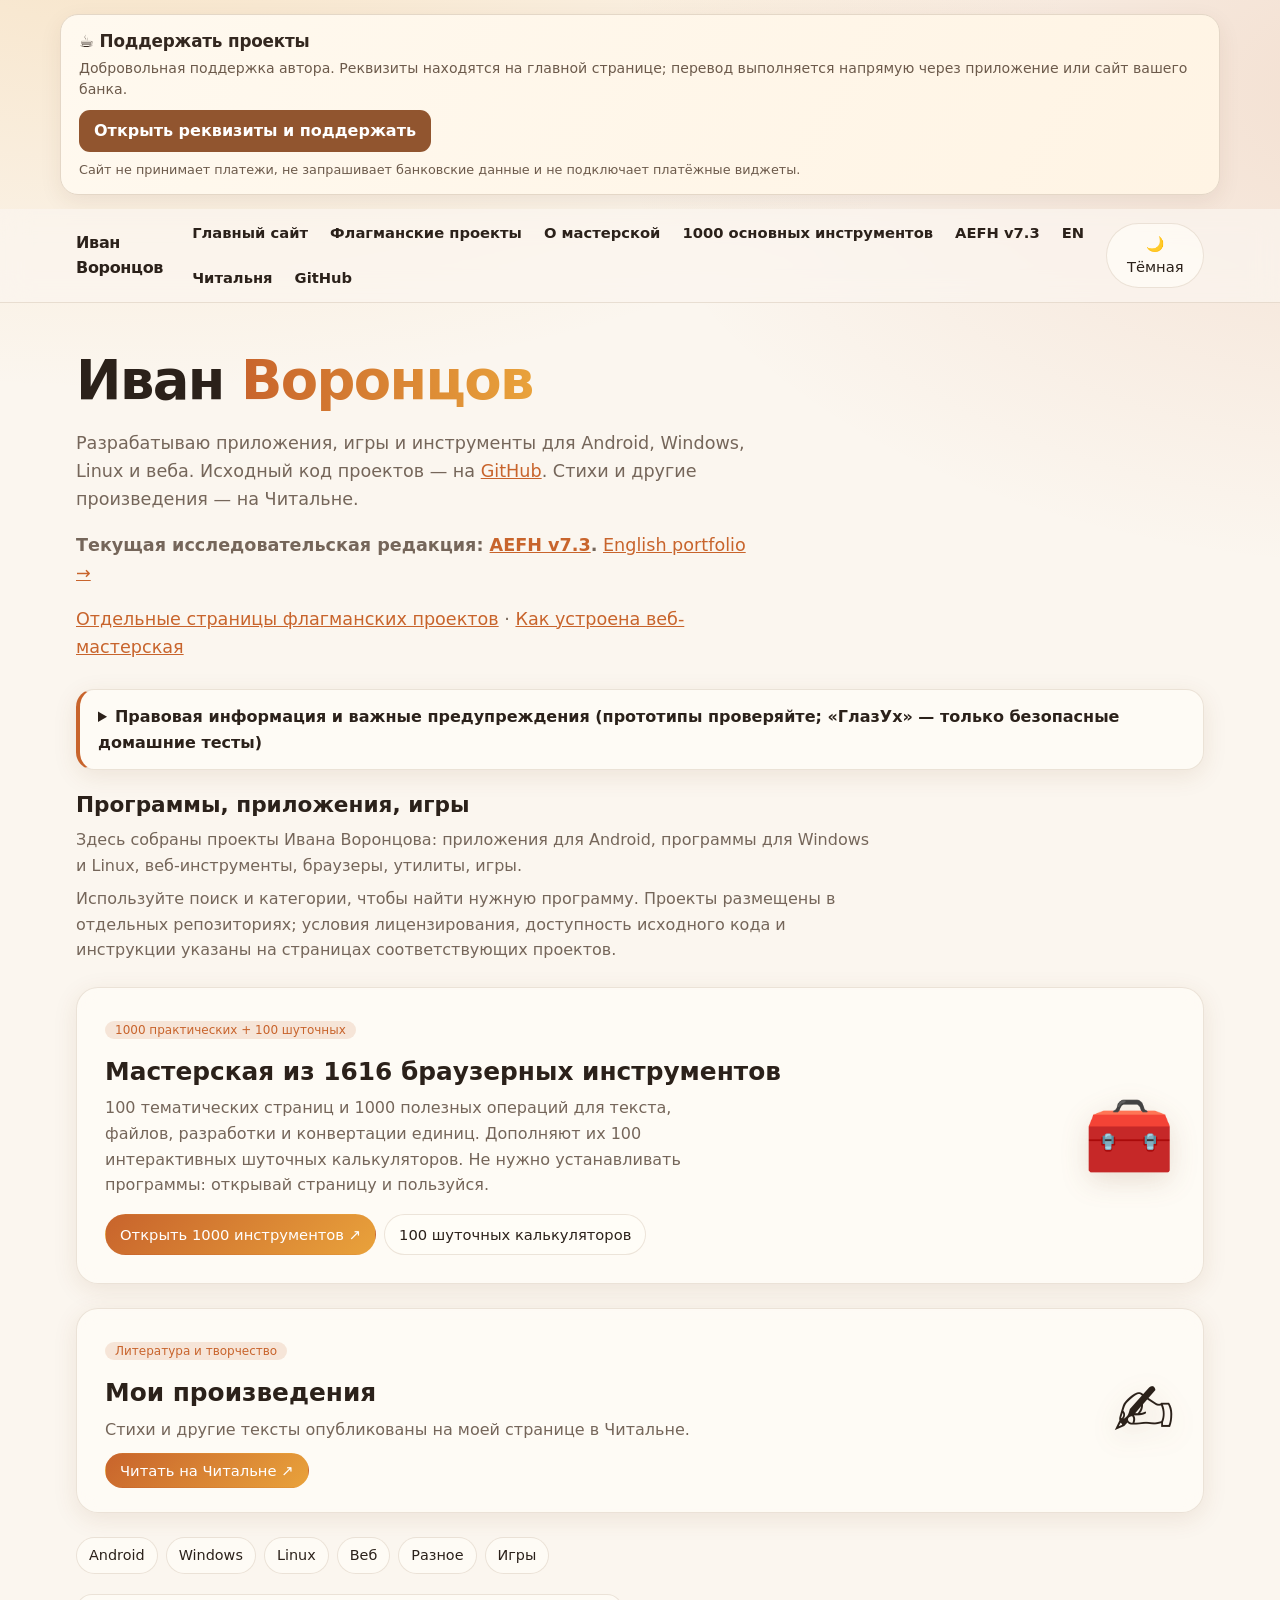
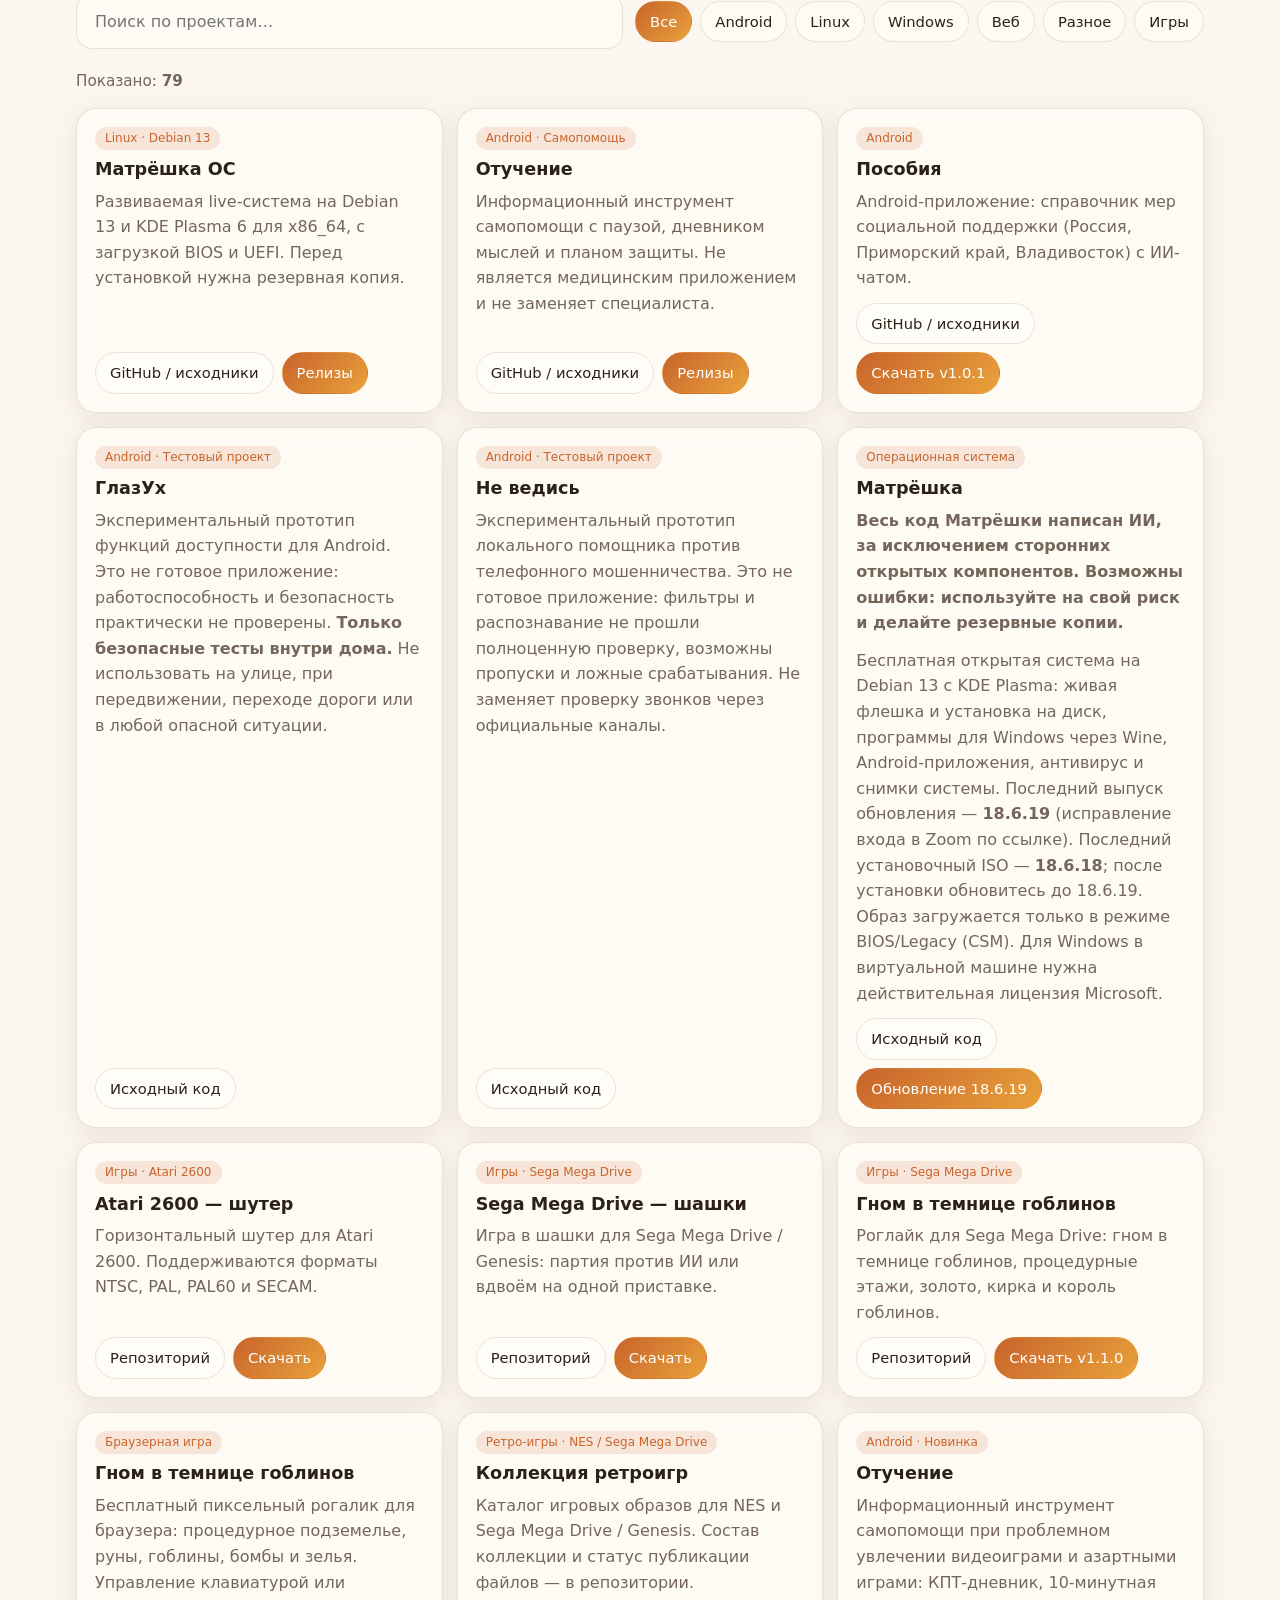
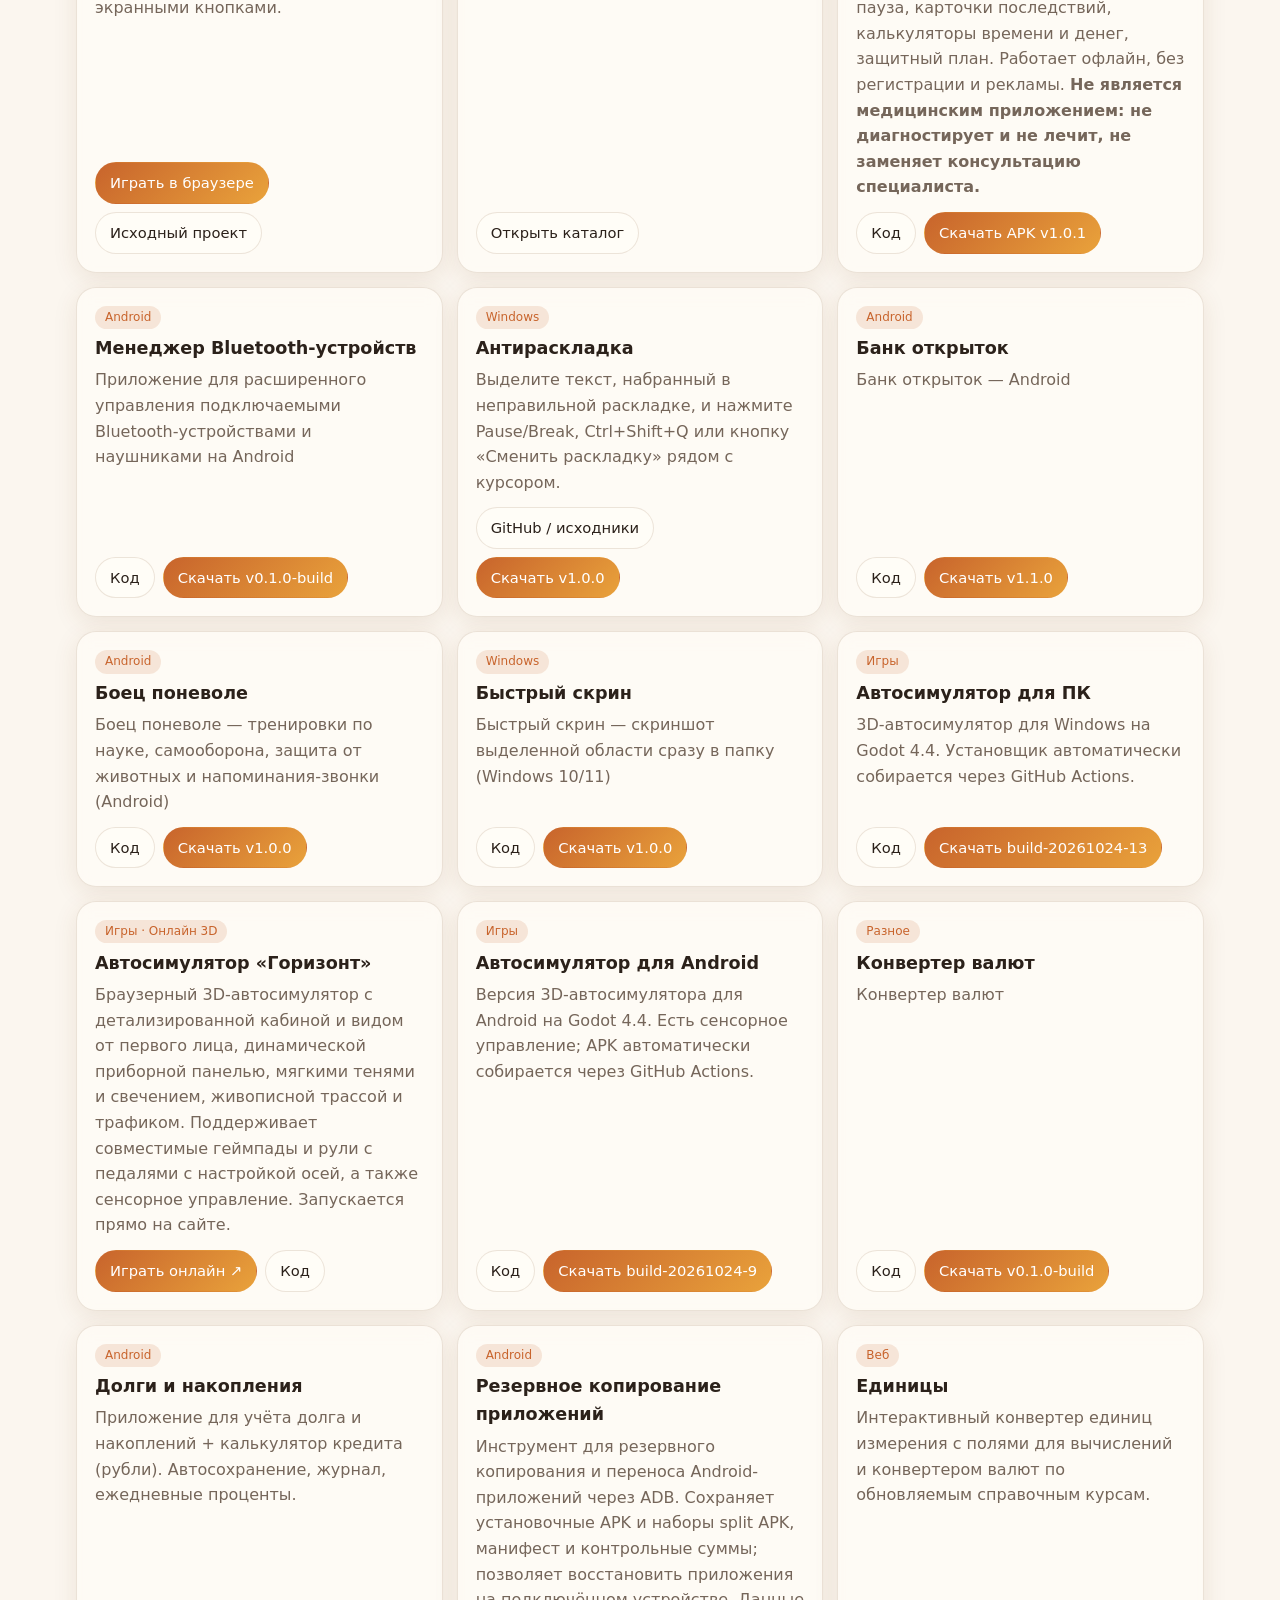
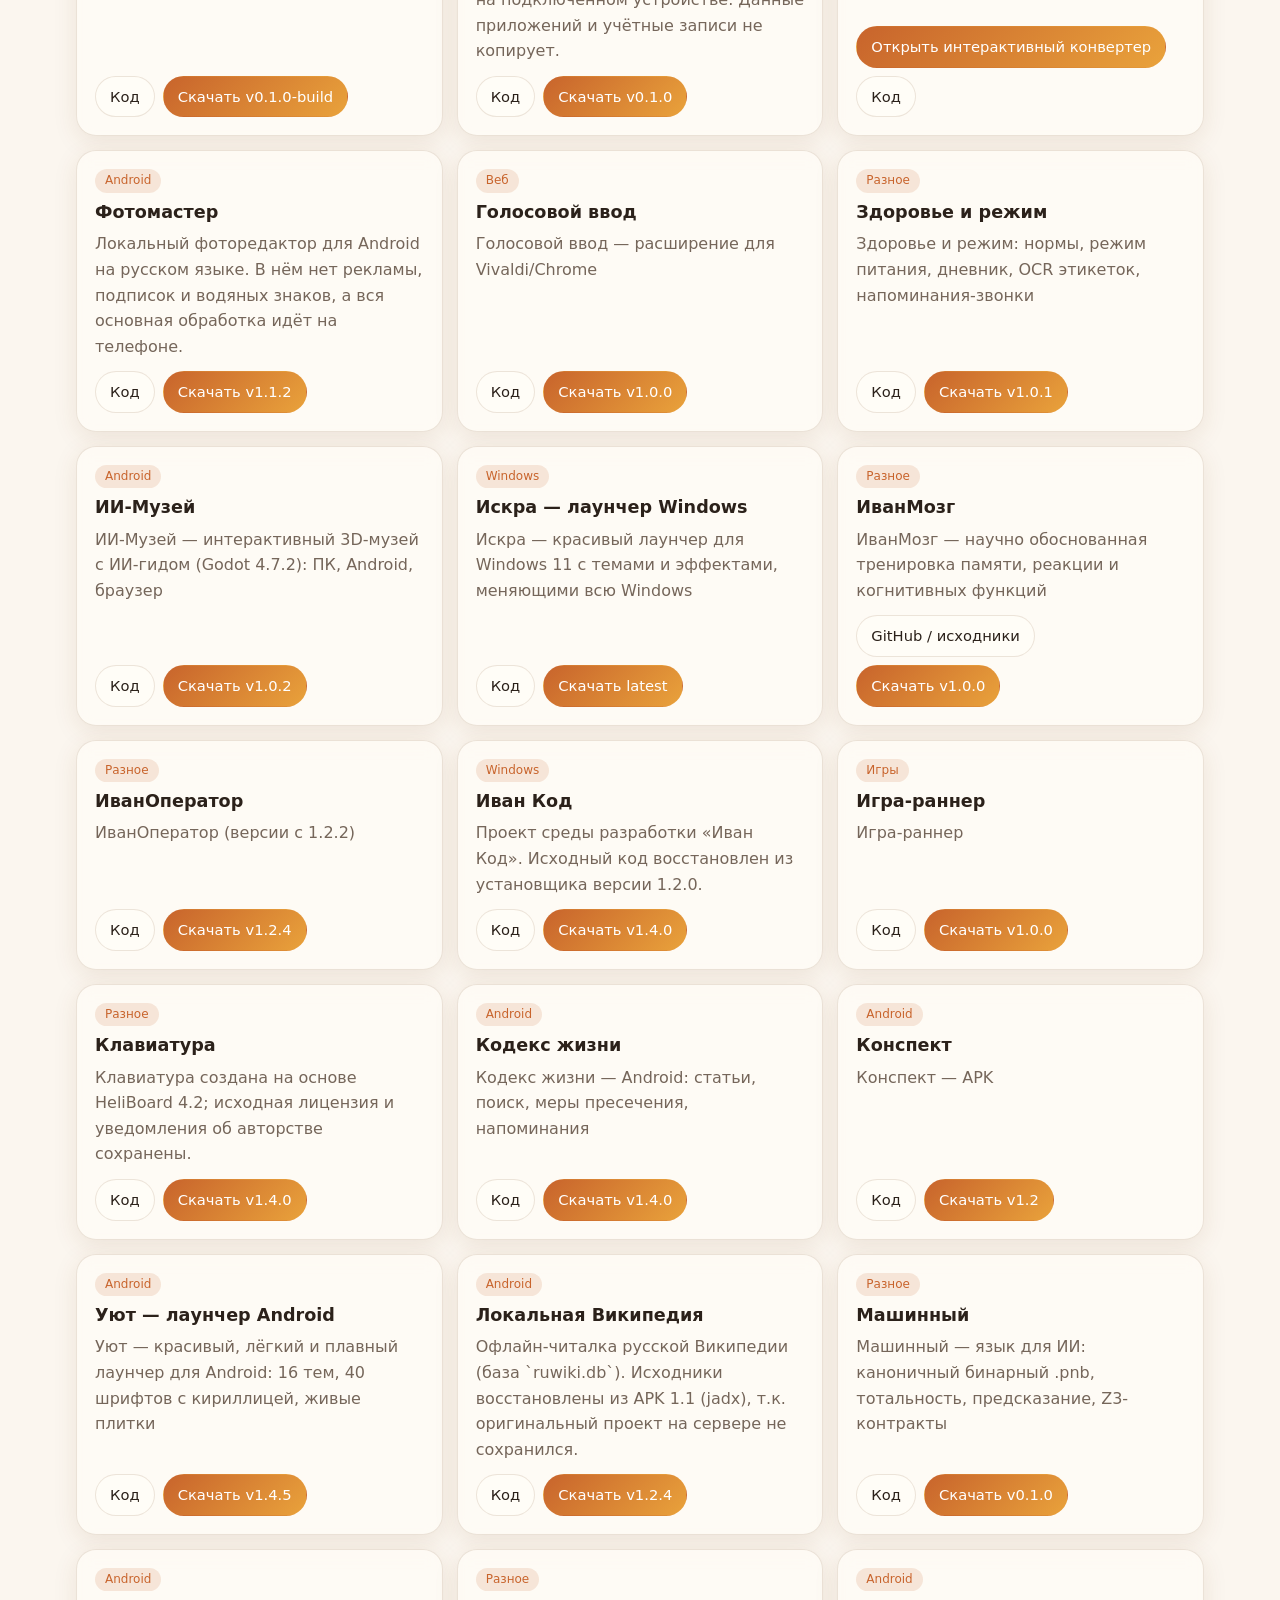
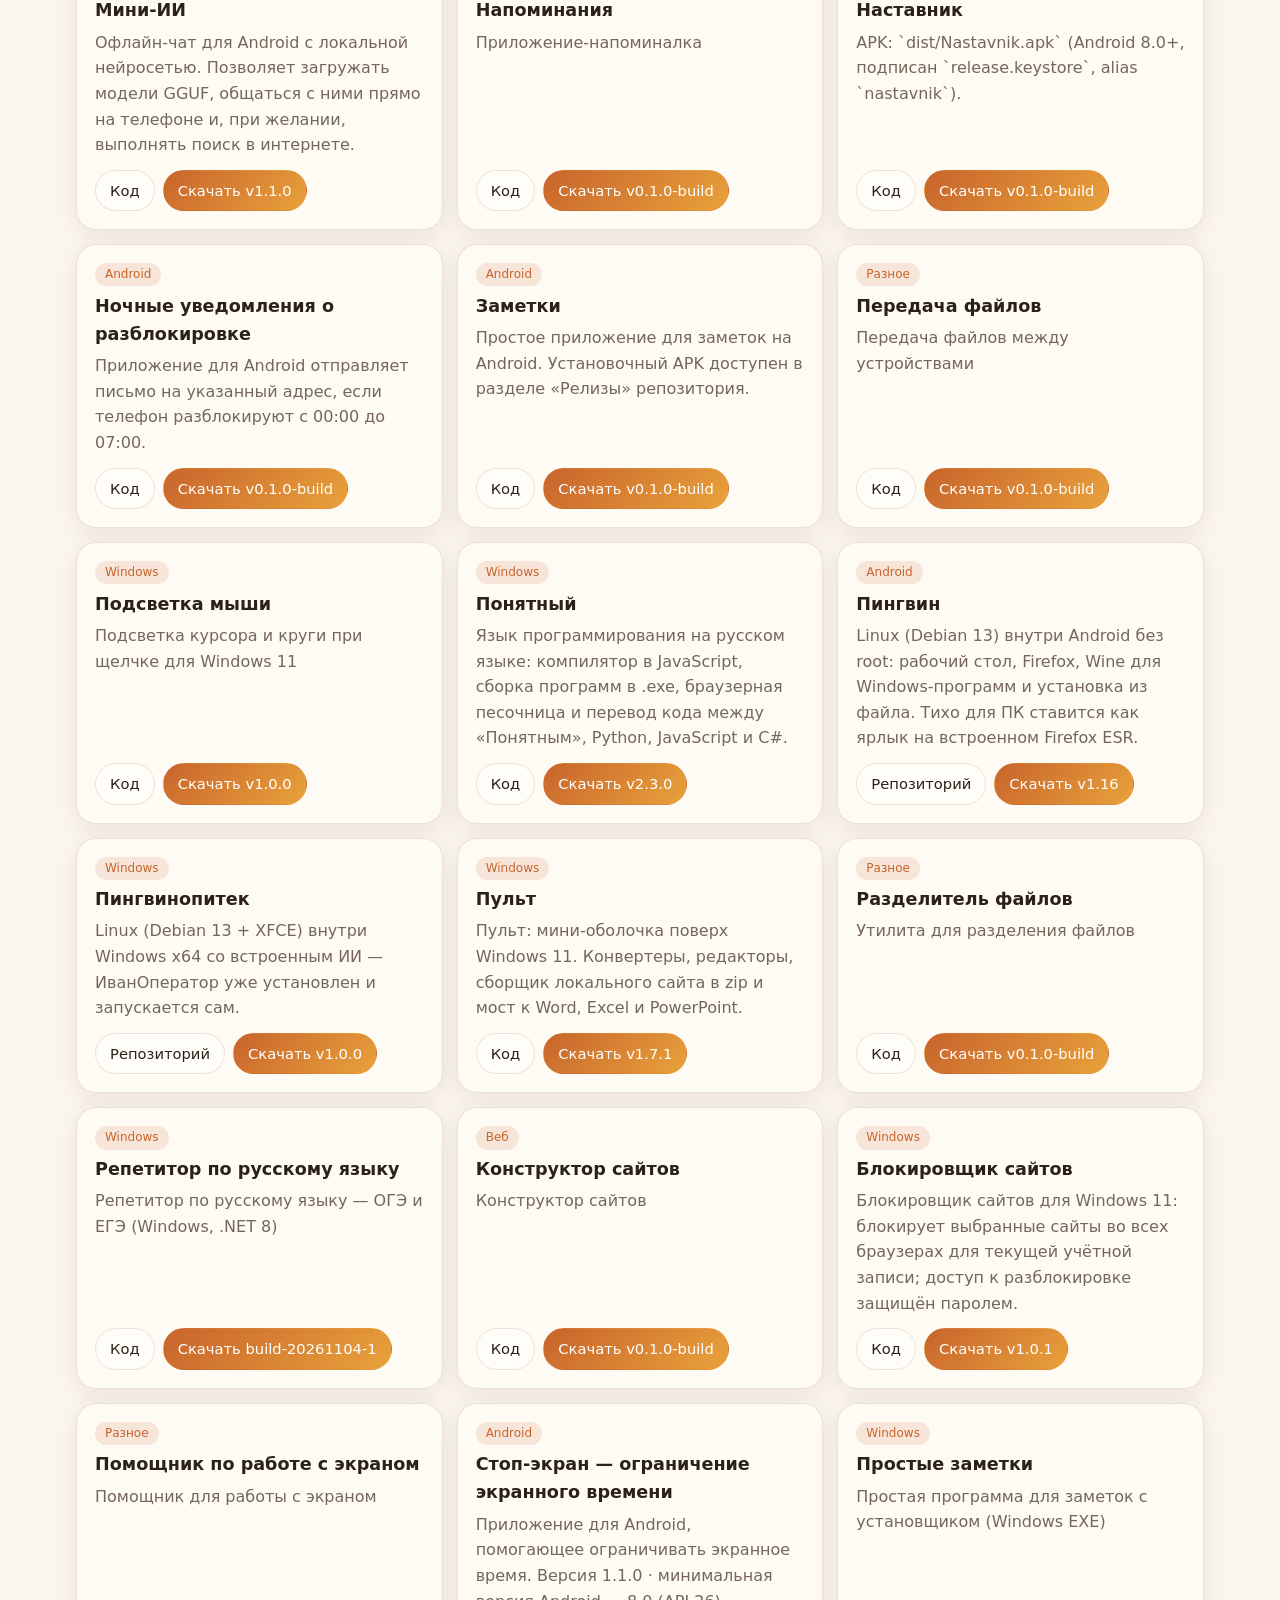
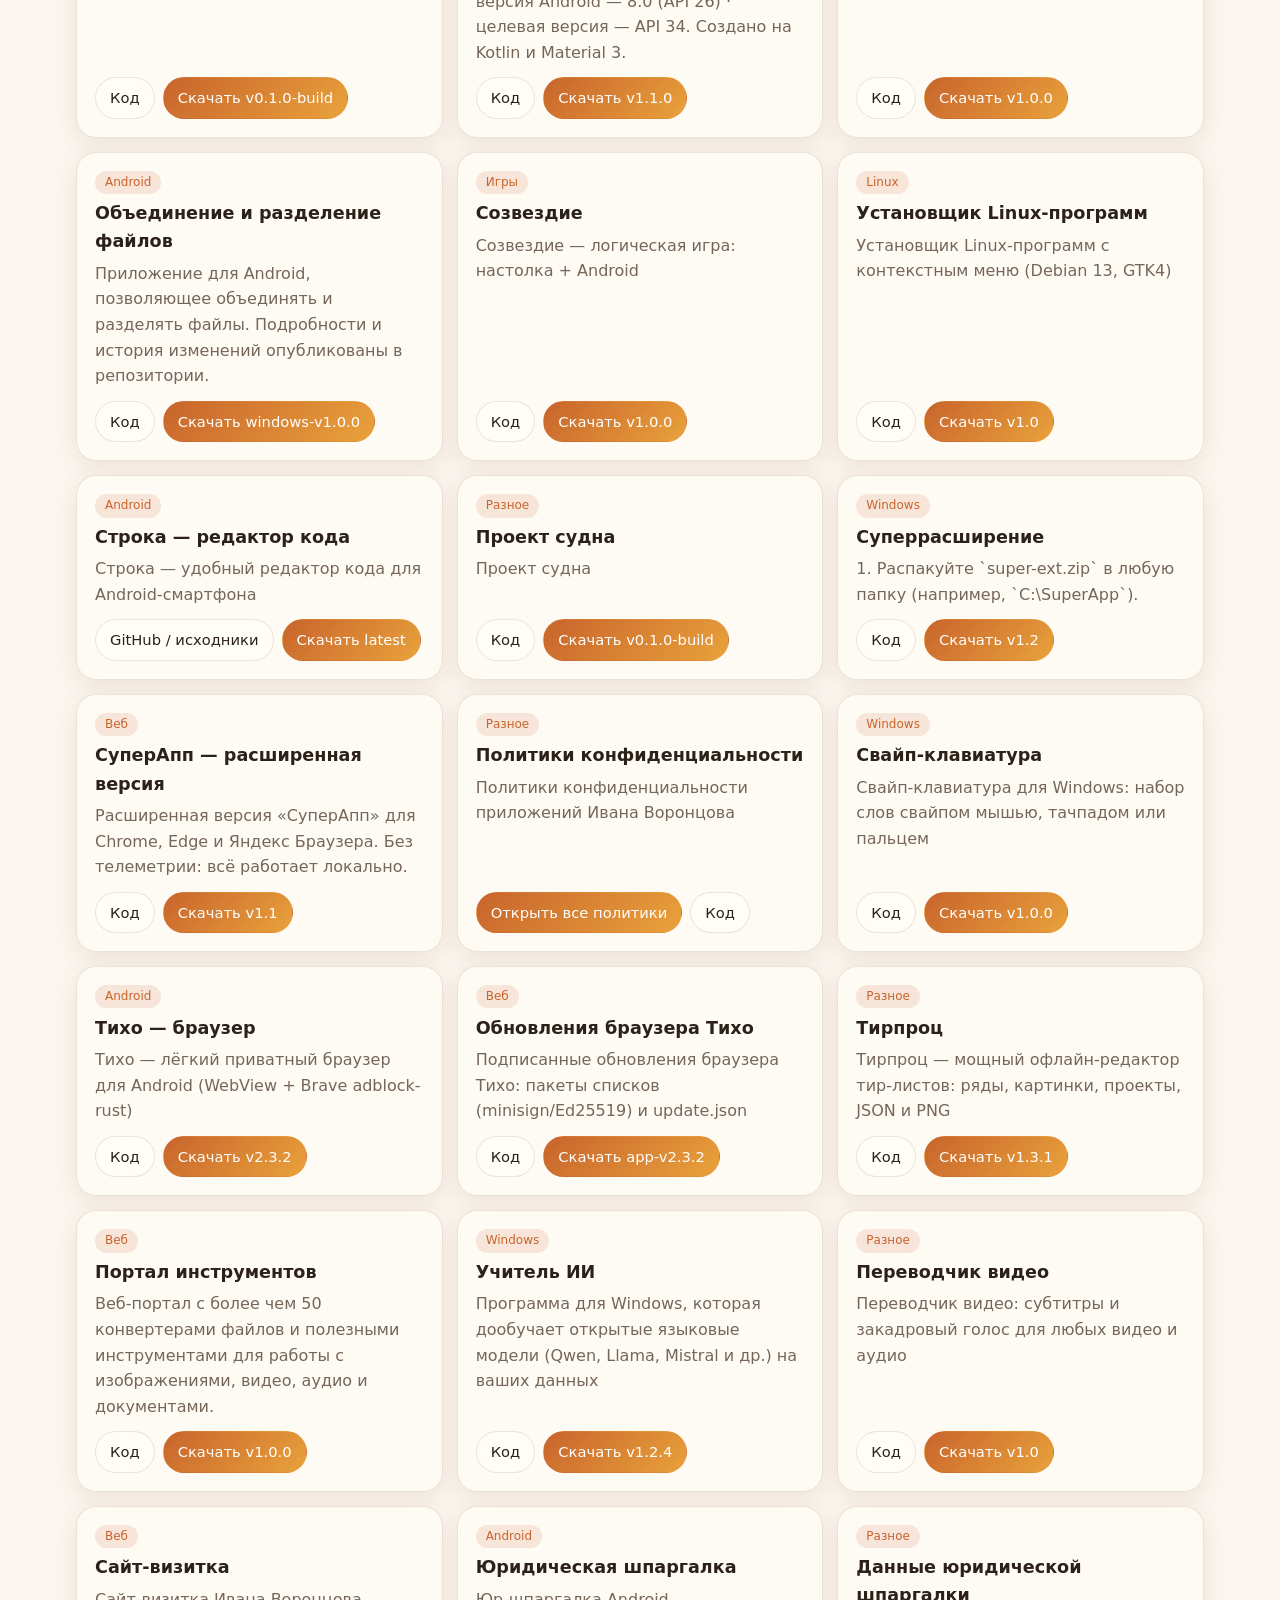
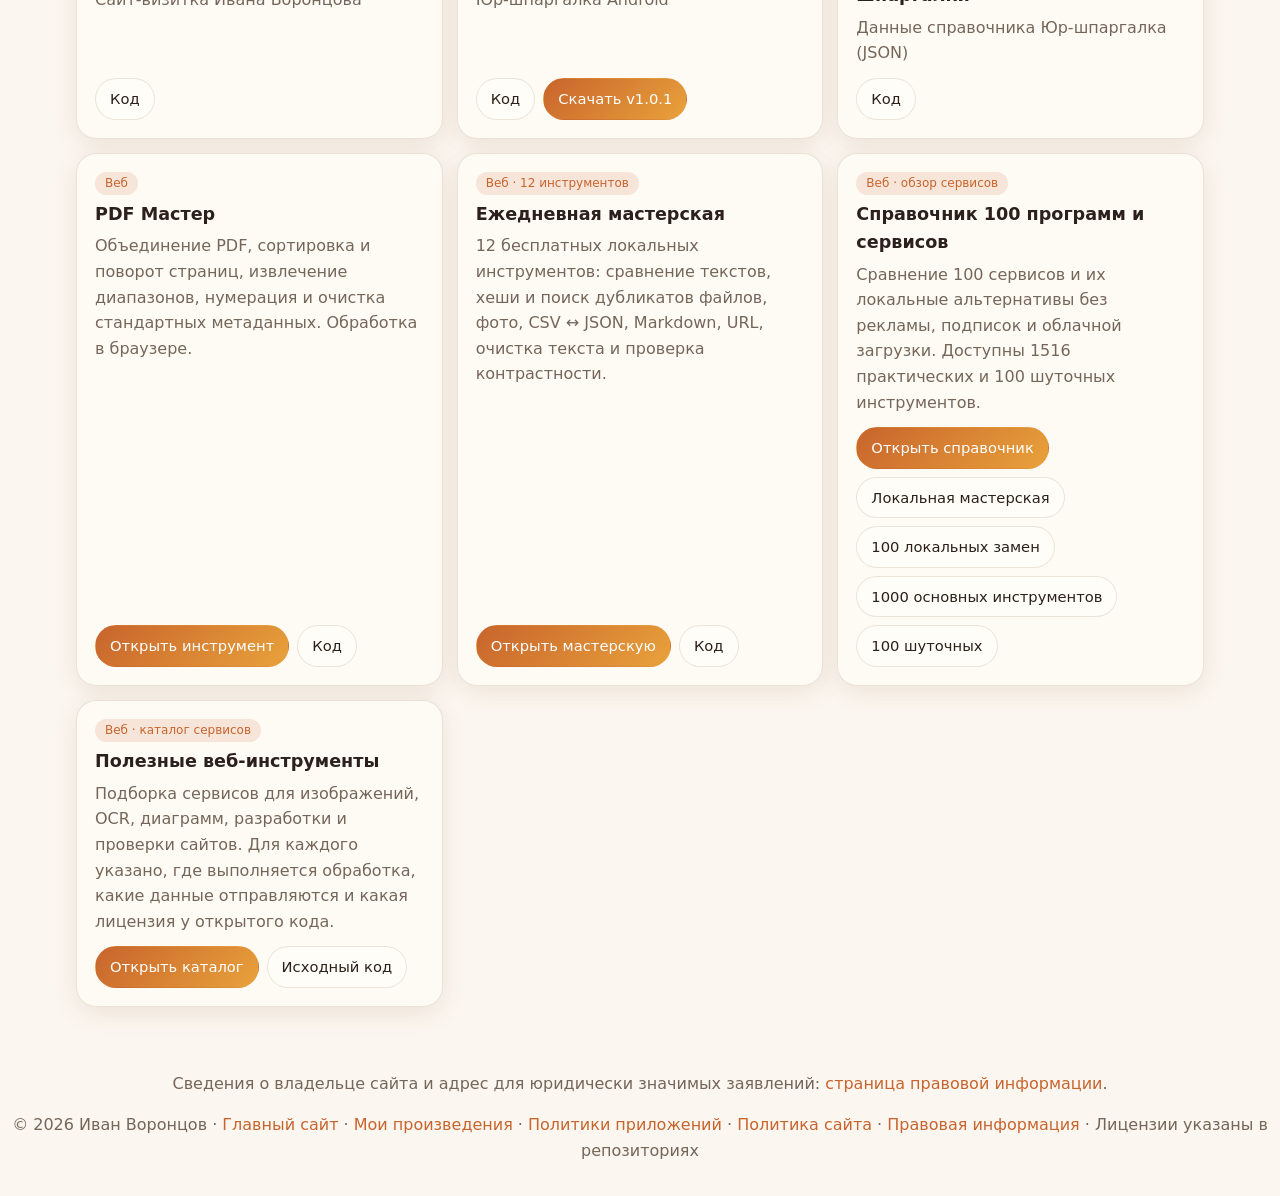
==== commit 8a02d0bc: "Show AEFH v7.3 and English portfolio link" ====
--- a/index.html
+++ b/index.html
@@ -3,6 +3,9 @@
 <meta name="author" content="Иван Воронцов">
 <meta name="robots" content="index,follow">
 <link rel="canonical" href="https://ivanivorontsov-sudo.github.io/vizitka/">
+<link rel="alternate" hreflang="ru" href="https://ivanivorontsov-sudo.github.io/vizitka/">
+<link rel="alternate" hreflang="en" href="https://ivanivorontsov-sudo.github.io/vizitka/en/">
+<link rel="alternate" hreflang="x-default" href="https://ivanivorontsov-sudo.github.io/vizitka/">
 <meta name="theme-color" content="#fbf6ef">
 <meta property="og:type" content="website">
 <meta property="og:locale" content="ru_RU">
@@ -87,10 +90,10 @@
 <link rel="stylesheet" href="assets/site-support.css">
 <script src="assets/site-support.js" defer></script>
 </head><body>
-<header><div class="wrap"><a class="logo" href="https://ivanivorontsov-sudo.github.io/vizitka/">Иван Воронцов</a><nav class="toplinks" aria-label="Навигация"><a href="https://ivanivorontsov-sudo.github.io/">Главный сайт</a><a href="https://ivanivorontsov-sudo.github.io/projects/">Флагманские проекты</a><a href="https://ivanivorontsov-sudo.github.io/articles/local-browser-workshop/">О мастерской</a><a href="https://ivanivorontsov-sudo.github.io/tools-audit/web-tools.html">1000 основных инструментов</a><a href="https://www.chitalnya.ru/users/ivanvorontsov/" target="_blank" rel="noopener noreferrer">Читальня</a><a href="https://github.com/ivanivorontsov-sudo">GitHub</a></nav><button class="theme" id="theme" type="button">Тема</button></div></header>
+<header><div class="wrap"><a class="logo" href="https://ivanivorontsov-sudo.github.io/vizitka/">Иван Воронцов</a><nav class="toplinks" aria-label="Навигация"><a href="https://ivanivorontsov-sudo.github.io/">Главный сайт</a><a href="https://ivanivorontsov-sudo.github.io/projects/">Флагманские проекты</a><a href="https://ivanivorontsov-sudo.github.io/articles/local-browser-workshop/">О мастерской</a><a href="https://ivanivorontsov-sudo.github.io/tools-audit/web-tools.html">1000 основных инструментов</a><a href="https://ivanivorontsov-sudo.github.io/aefh/v7.3/">AEFH v7.3</a><a href="https://ivanivorontsov-sudo.github.io/vizitka/en/" lang="en" aria-label="English version">EN</a><a href="https://www.chitalnya.ru/users/ivanvorontsov/" target="_blank" rel="noopener noreferrer">Читальня</a><a href="https://github.com/ivanivorontsov-sudo">GitHub</a></nav><button class="theme" id="theme" type="button">Тема</button></div></header>
 <main class="wrap">
 <h1>Иван <span>Воронцов</span></h1>
-<p class="lead">Разрабатываю приложения, игры и инструменты для Android, Windows, Linux и веба. Исходный код проектов — на <a href="https://github.com/ivanivorontsov-sudo">GitHub</a>. Стихи и другие произведения — на Читальне.</p><p class="lead"><a href="https://ivanivorontsov-sudo.github.io/projects/">Отдельные страницы флагманских проектов</a> · <a href="https://ivanivorontsov-sudo.github.io/articles/local-browser-workshop/">Как устроена веб-мастерская</a></p>
+<p class="lead">Разрабатываю приложения, игры и инструменты для Android, Windows, Linux и веба. Исходный код проектов — на <a href="https://github.com/ivanivorontsov-sudo">GitHub</a>. Стихи и другие произведения — на Читальне.</p><p class="lead"><strong>Текущая исследовательская редакция: <a href="https://ivanivorontsov-sudo.github.io/aefh/v7.3/">AEFH v7.3</a>.</strong> <a href="https://ivanivorontsov-sudo.github.io/vizitka/en/" lang="en">English portfolio →</a></p><p class="lead"><a href="https://ivanivorontsov-sudo.github.io/projects/">Отдельные страницы флагманских проектов</a> · <a href="https://ivanivorontsov-sudo.github.io/articles/local-browser-workshop/">Как устроена веб-мастерская</a></p>
 <details class="legal-notice"><summary>Правовая информация и важные предупреждения (прототипы проверяйте; «ГлазУх» — только безопасные домашние тесты)</summary><p>В разработке проектов использовался ИИ: идеи и промты предоставлял Иван Воронцов, однако это не означает полного ручного контроля или гарантии безошибочности результата. Перед запуском самостоятельно проверьте файлы, лицензии, совместимость и возможные риски. Скачивайте и используйте программы только если понимаете последствия и обязуетесь соблюдать законы и правила соответствующих сервисов.</p><p><strong>Запрещено использовать мои программы для обхода подписок, оплаты, лицензий, DRM и иных ограничений, а также для несанкционированной модификации стороннего ПО.</strong> <strong>Идеи и концепции игр для ретро-приставок предоставлены Максимом Турцевичем.</strong></p><p class="safety-note"><strong>Отдельное предупреждение о «ГлазУх»:</strong> это только тестовый прототип. Использовать его можно исключительно для безопасных проверок внутри дома. Запрещено полагаться на него при передвижении, переходе дороги, на улице и в любых опасных сценариях. Он не заменяет трость, собаку-проводника, сопровождение или другие надёжные средства безопасности.</p><p><a href="https://ivanivorontsov-sudo.github.io/legal.html">Правовая информация и порядок подачи жалоб →</a> · <a href="https://ivanivorontsov-sudo.github.io/privacy.html">Политика конфиденциальности →</a></p></details>
 <section aria-labelledby="catalog-about" class="catalog-intro">
 <h2 id="catalog-about">Программы, приложения, игры</h2>
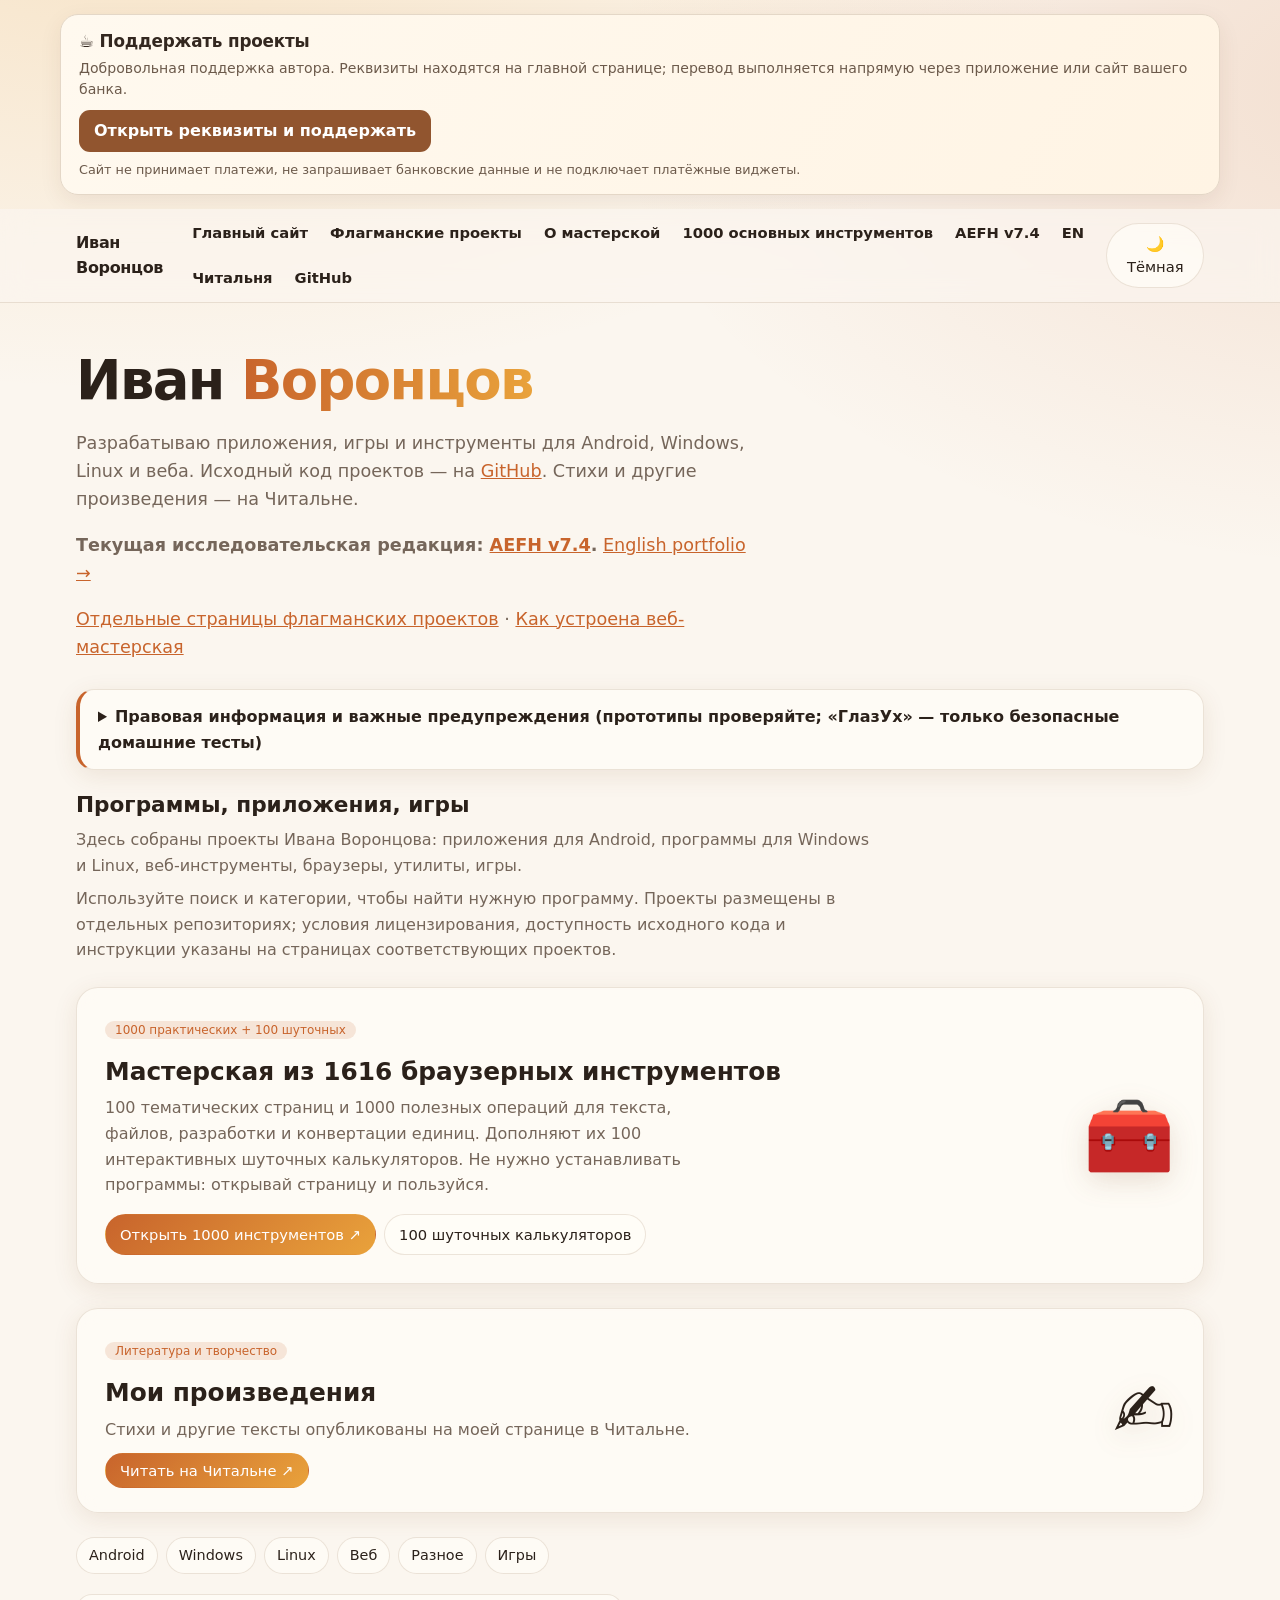
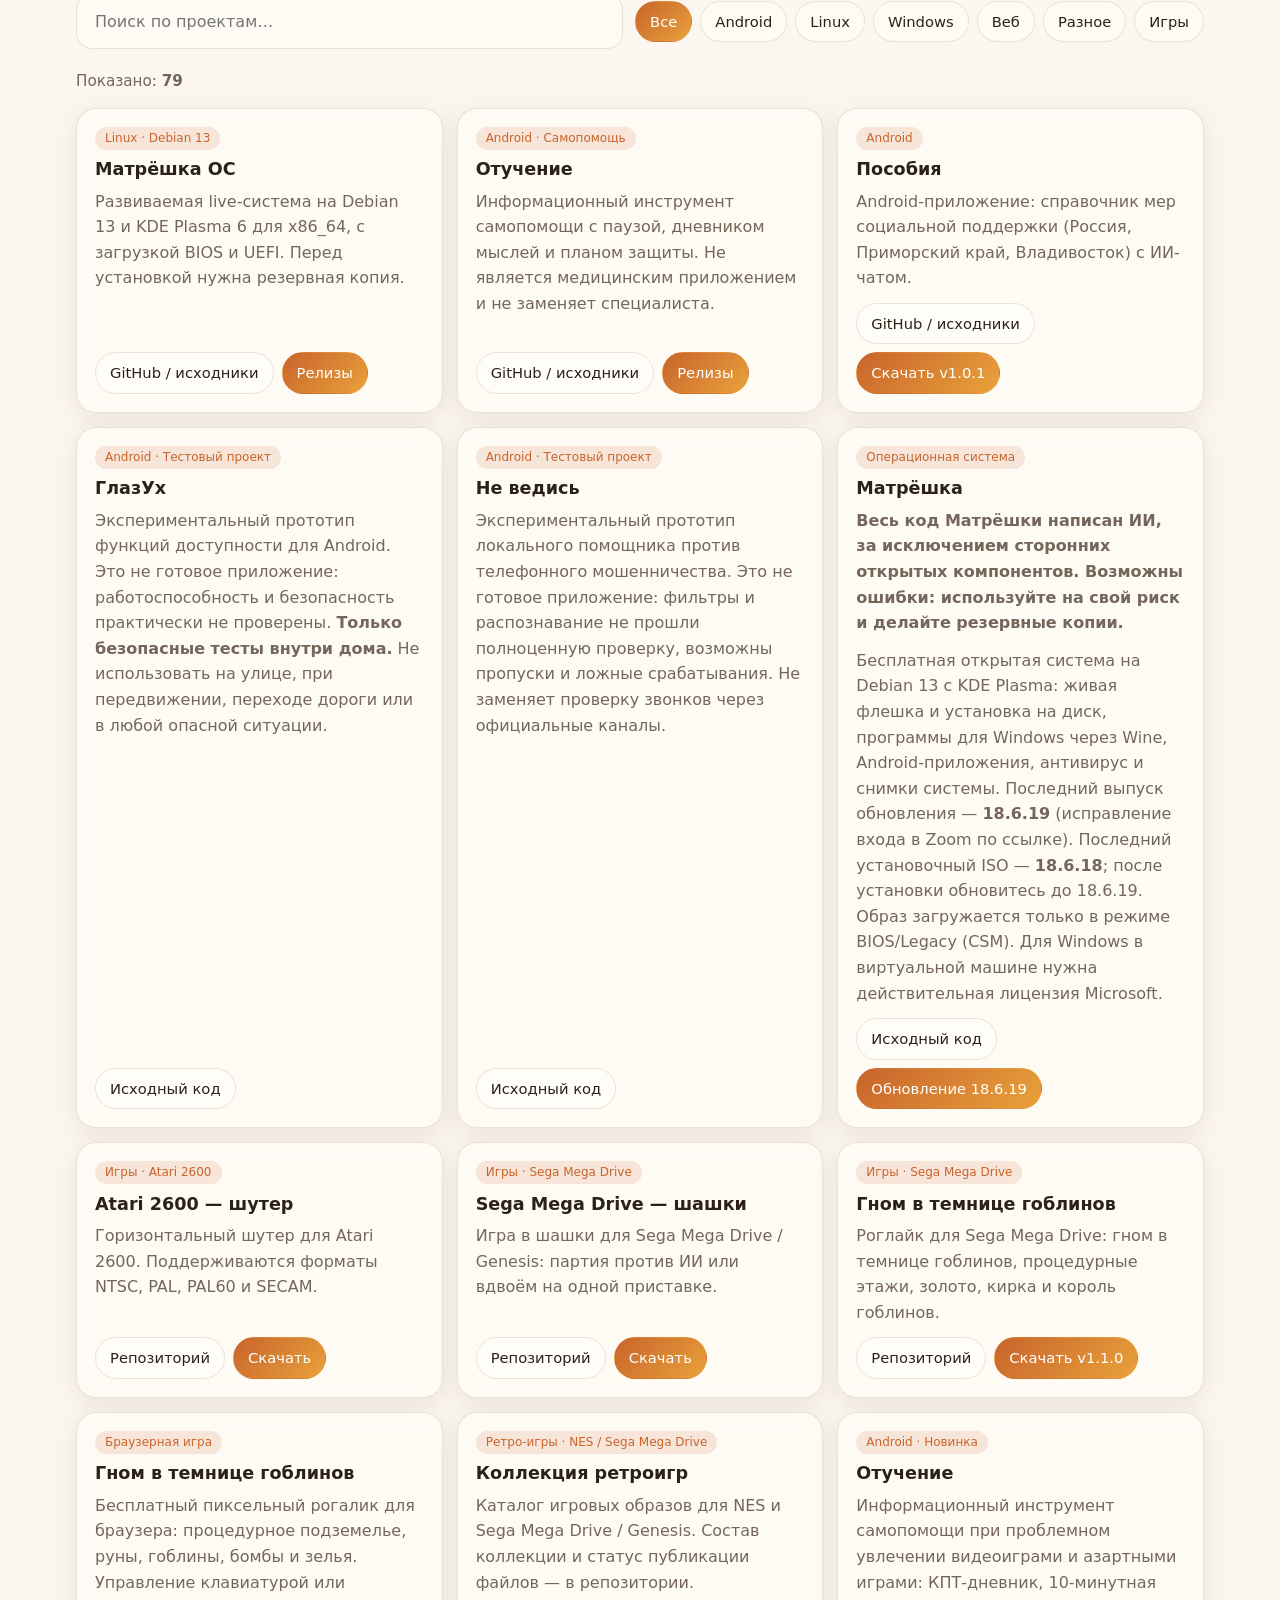
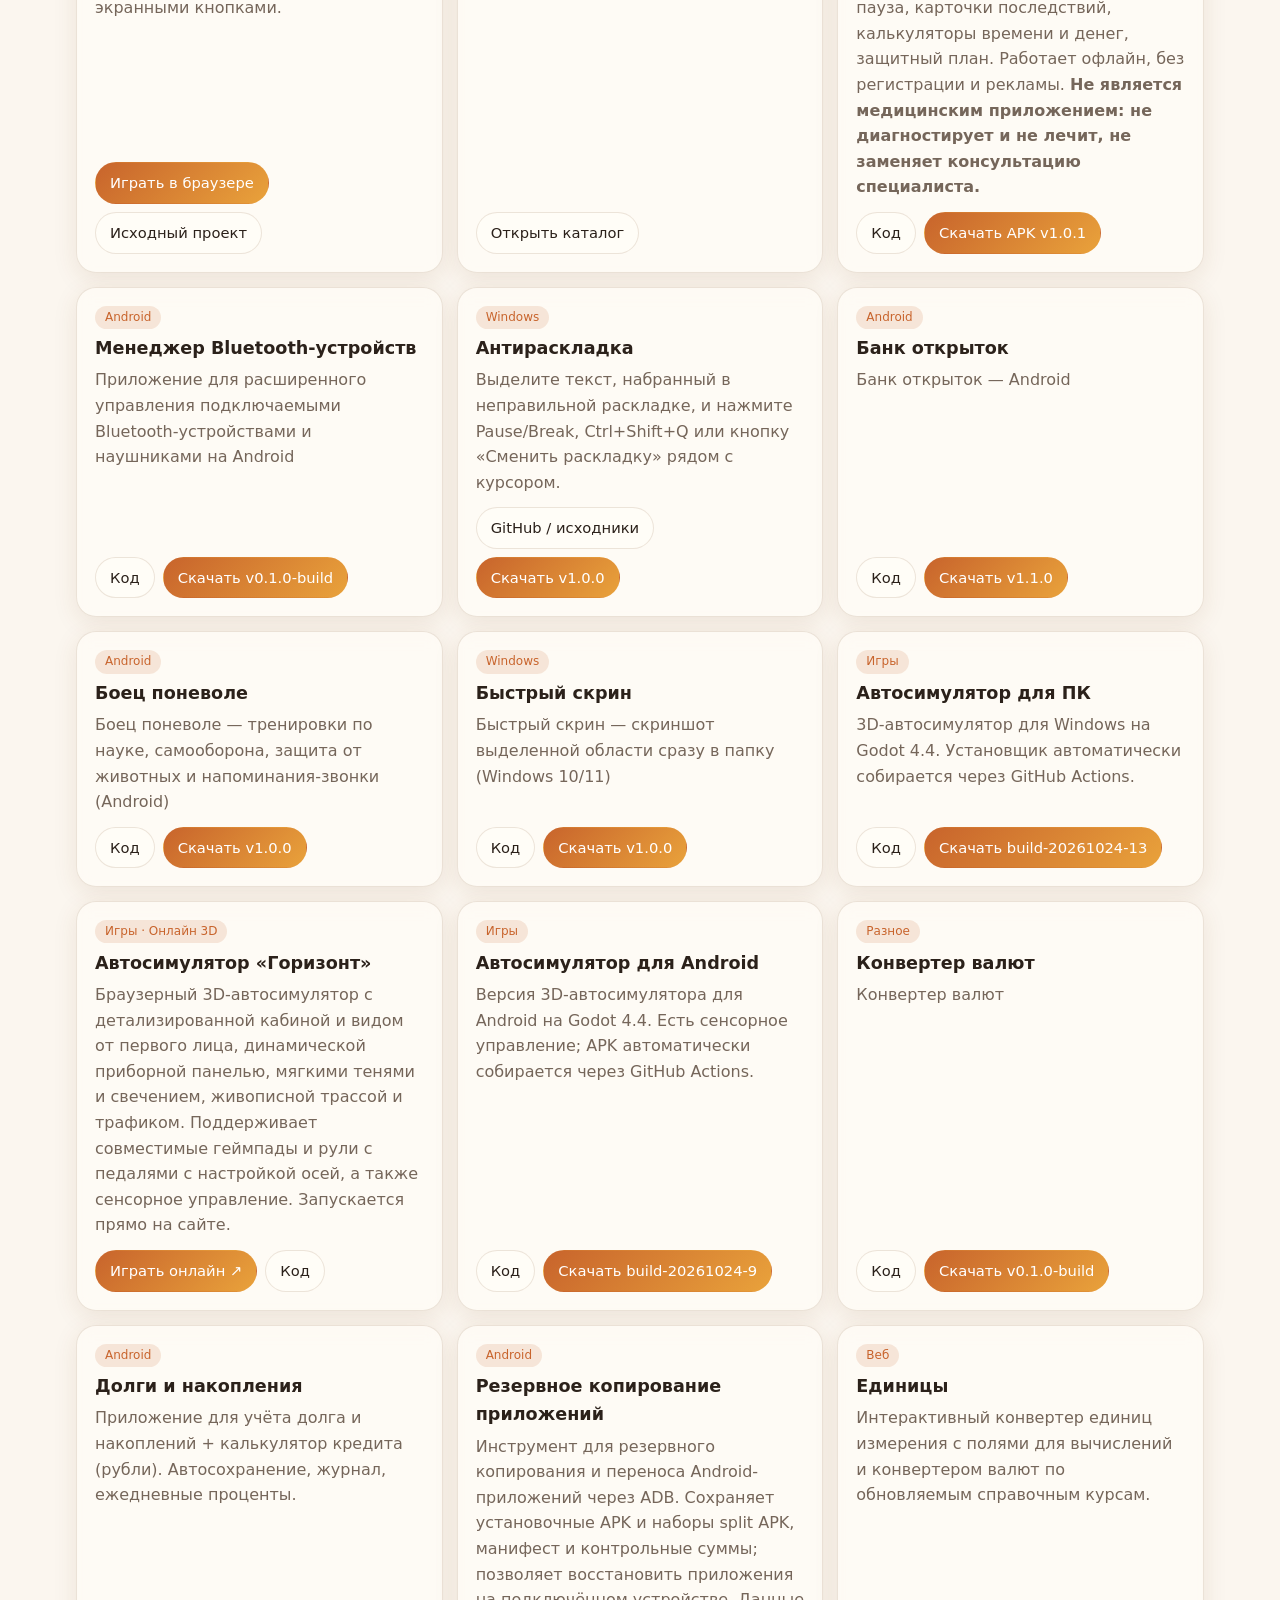
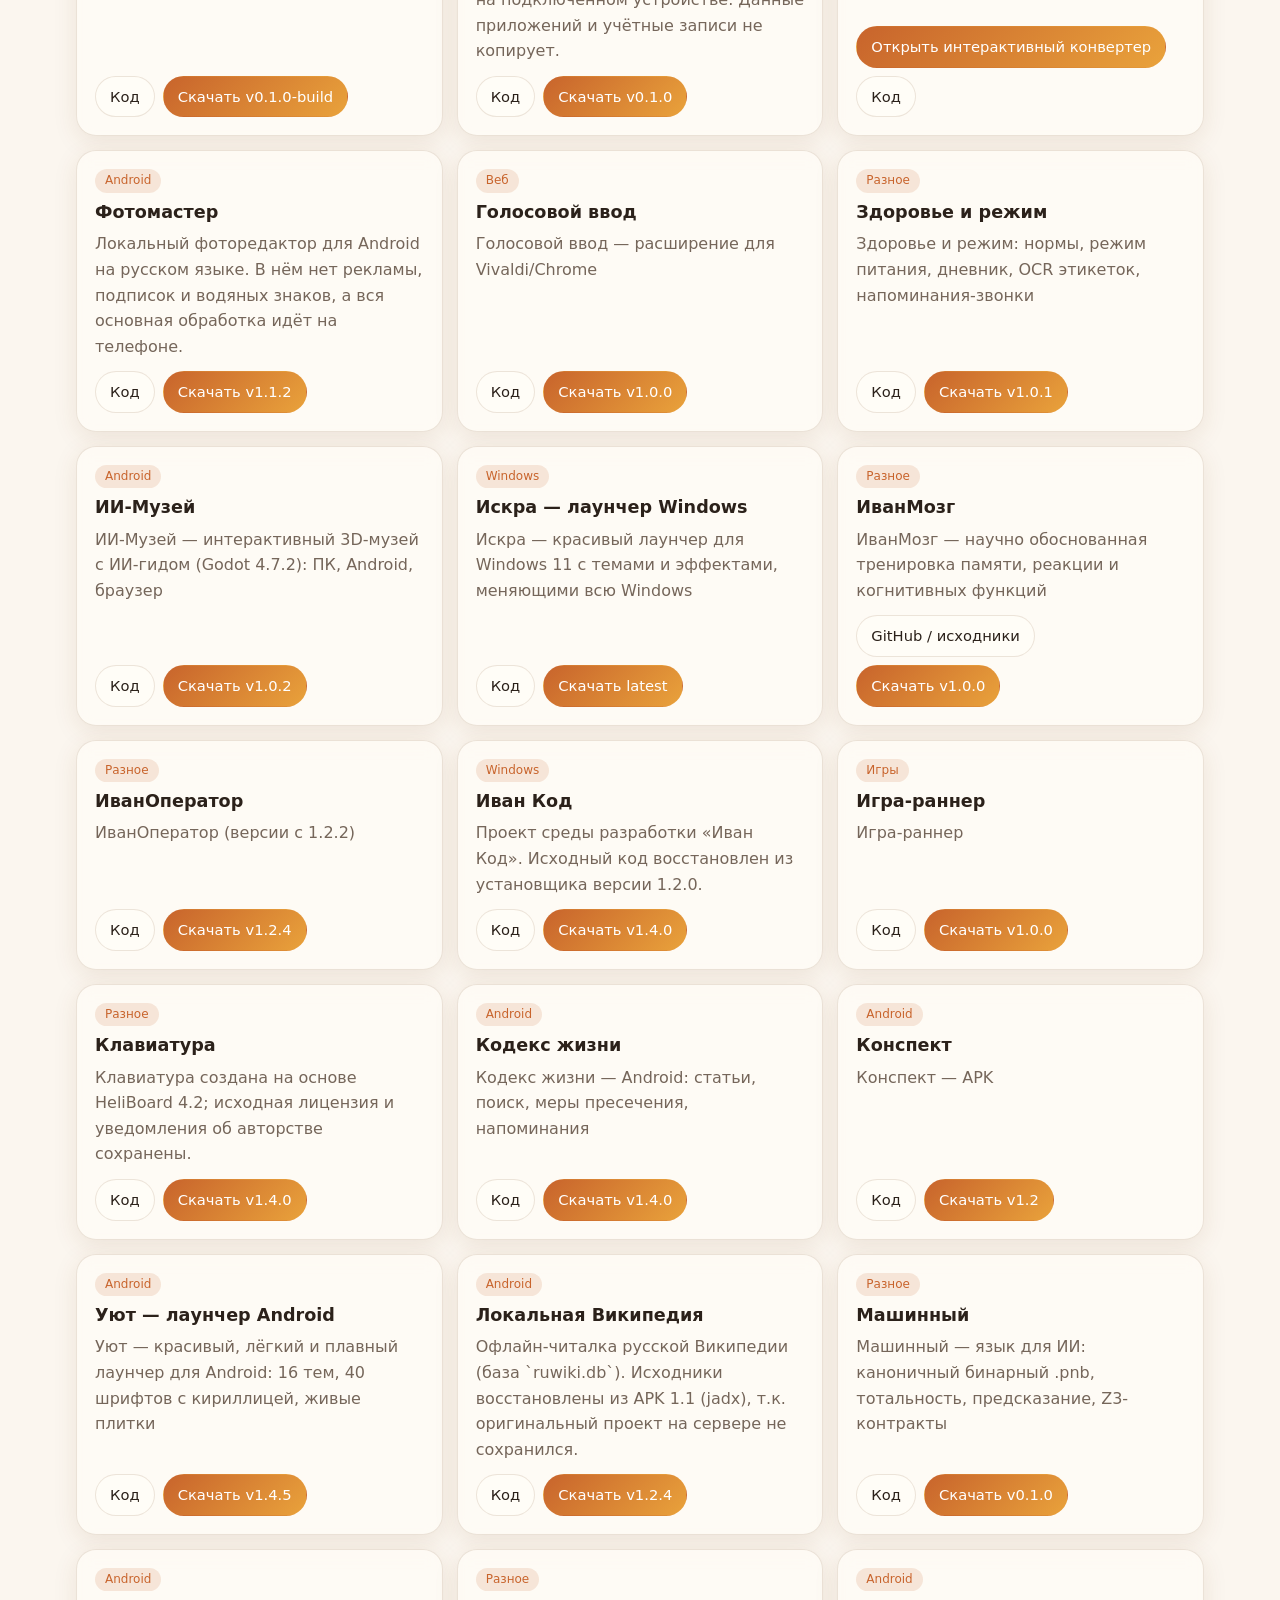
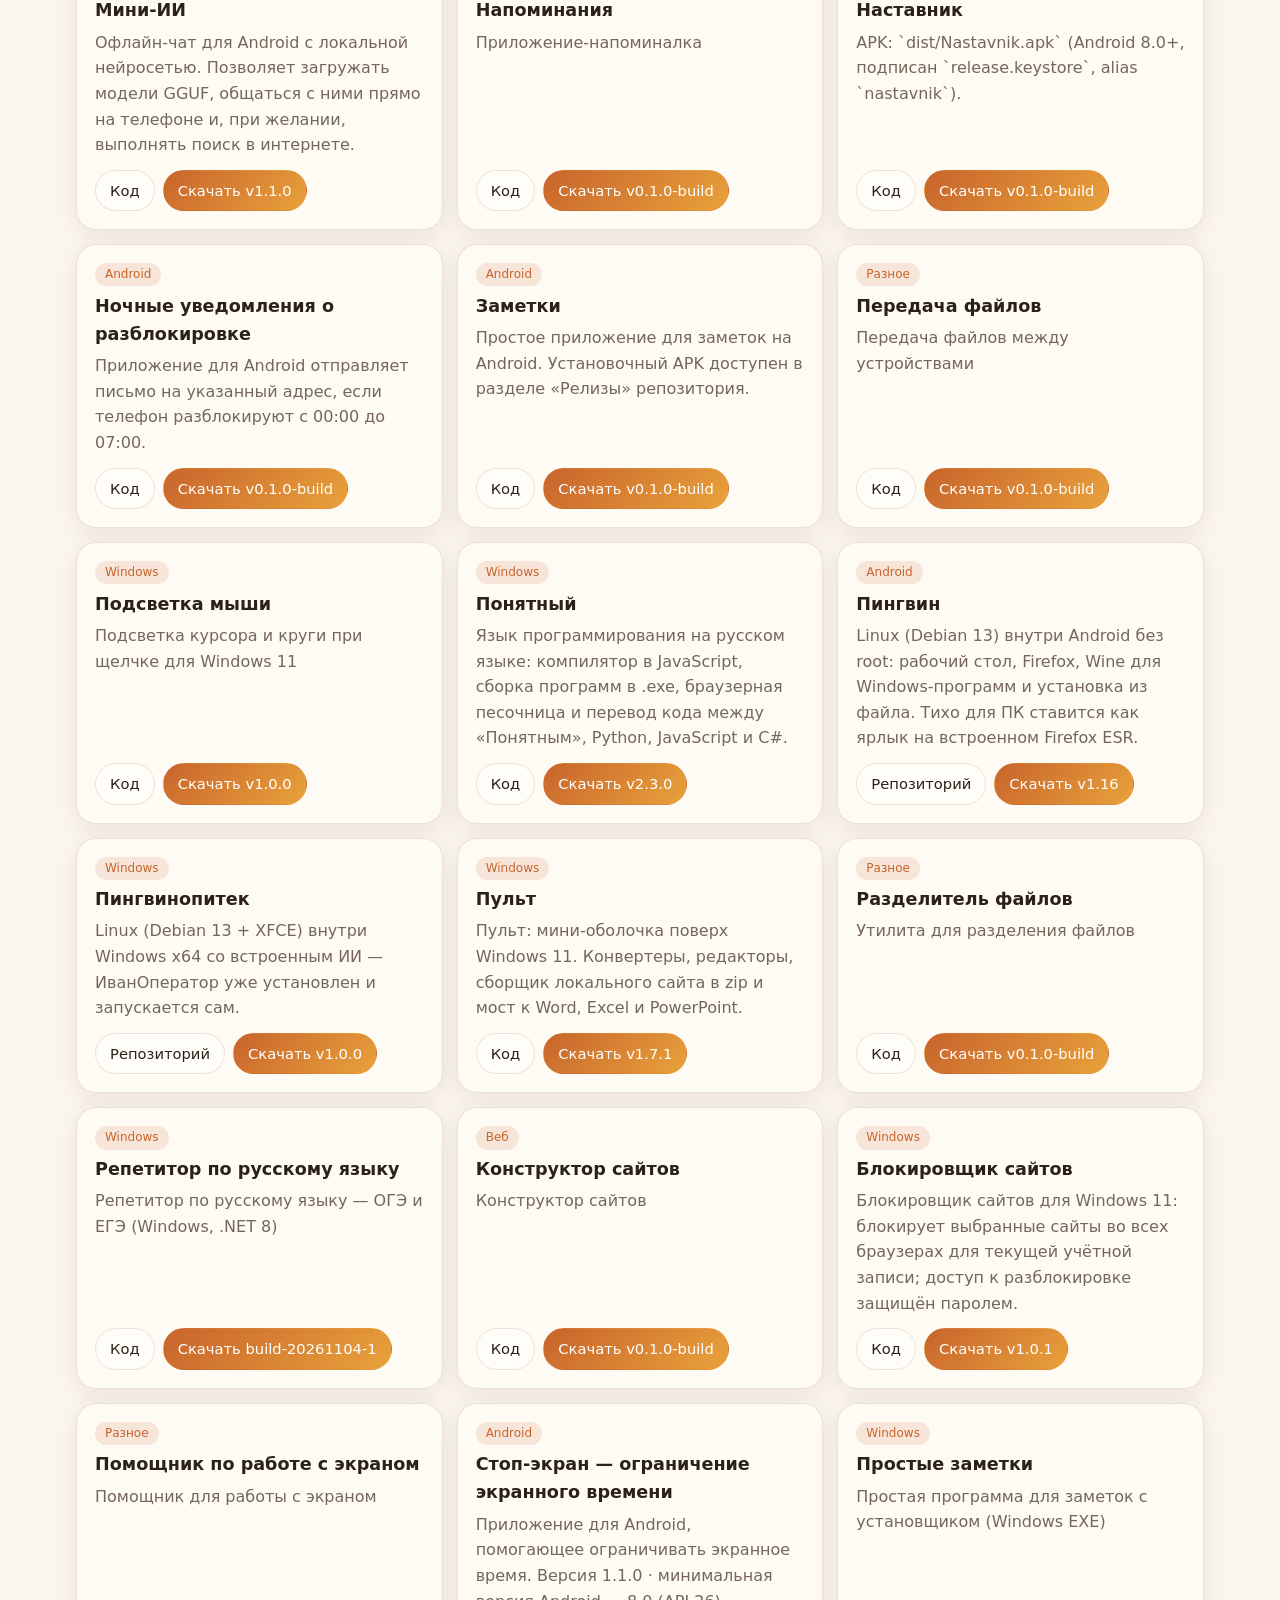
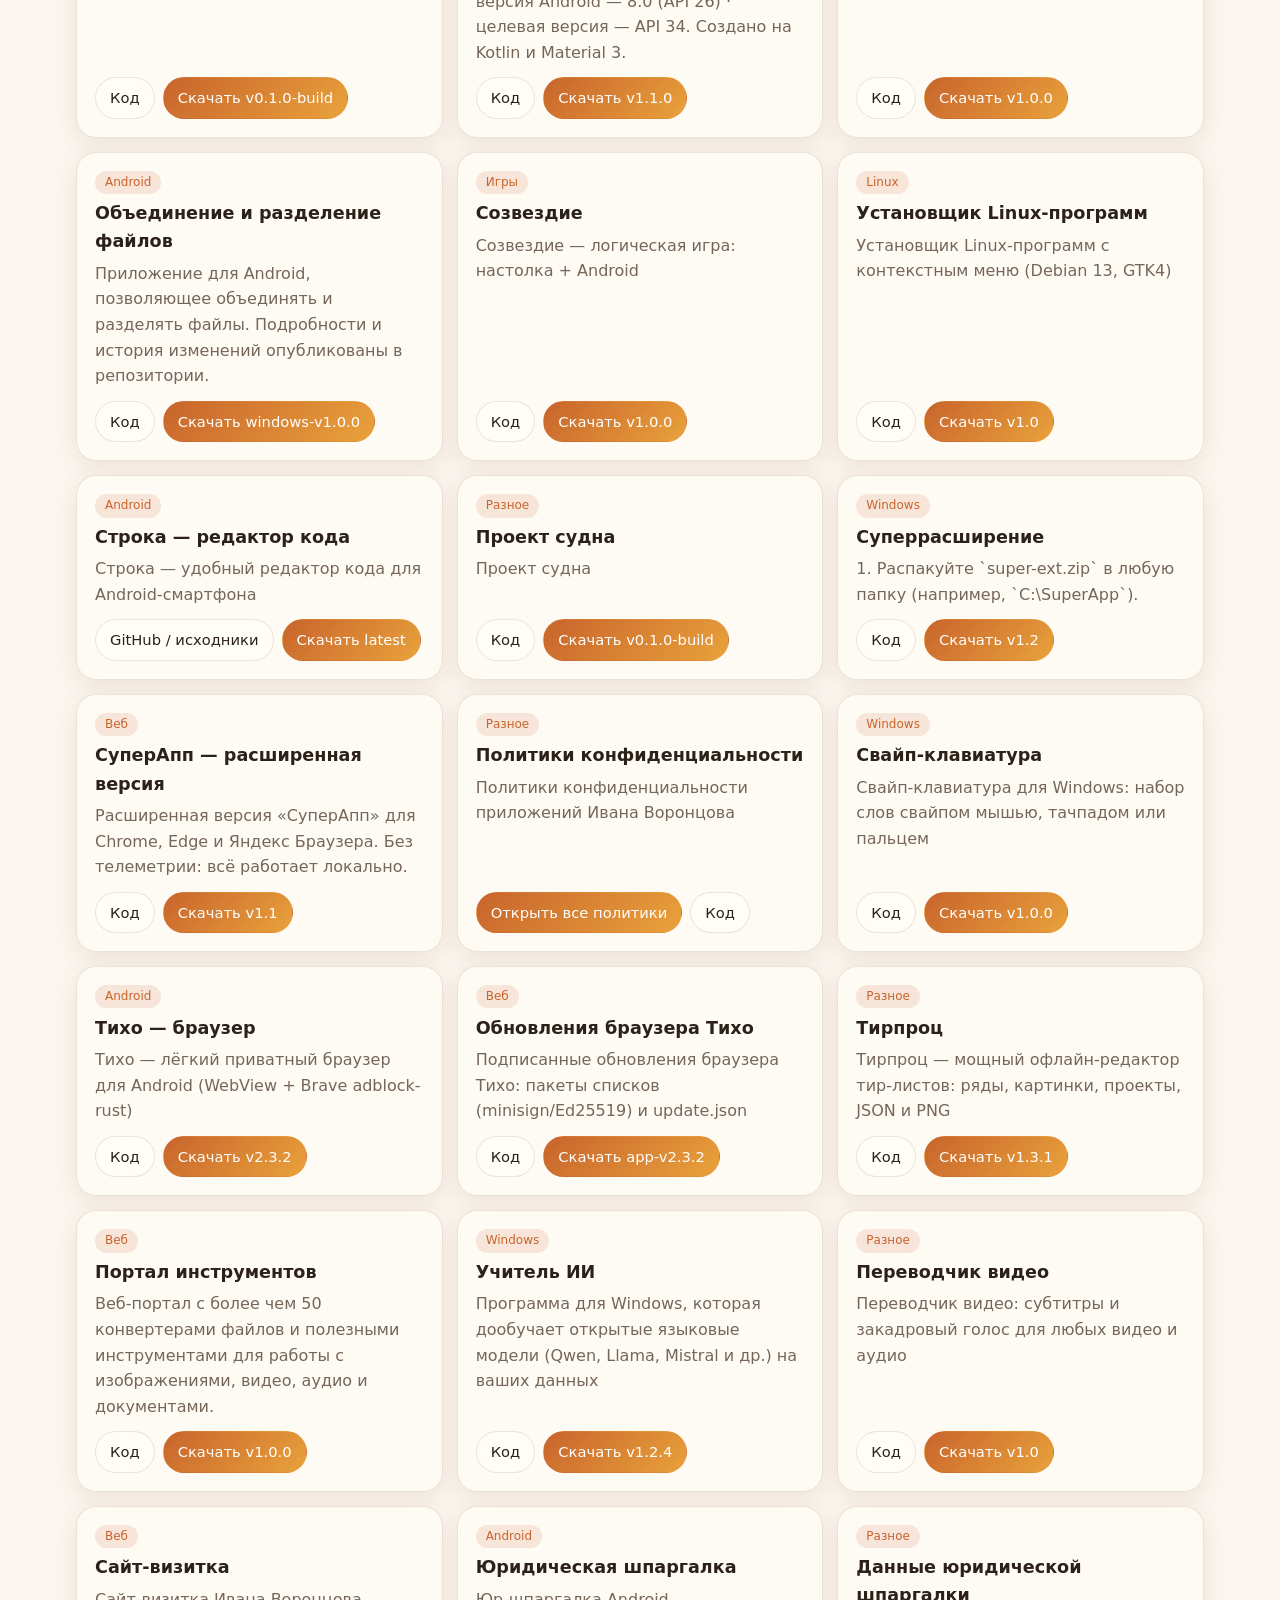
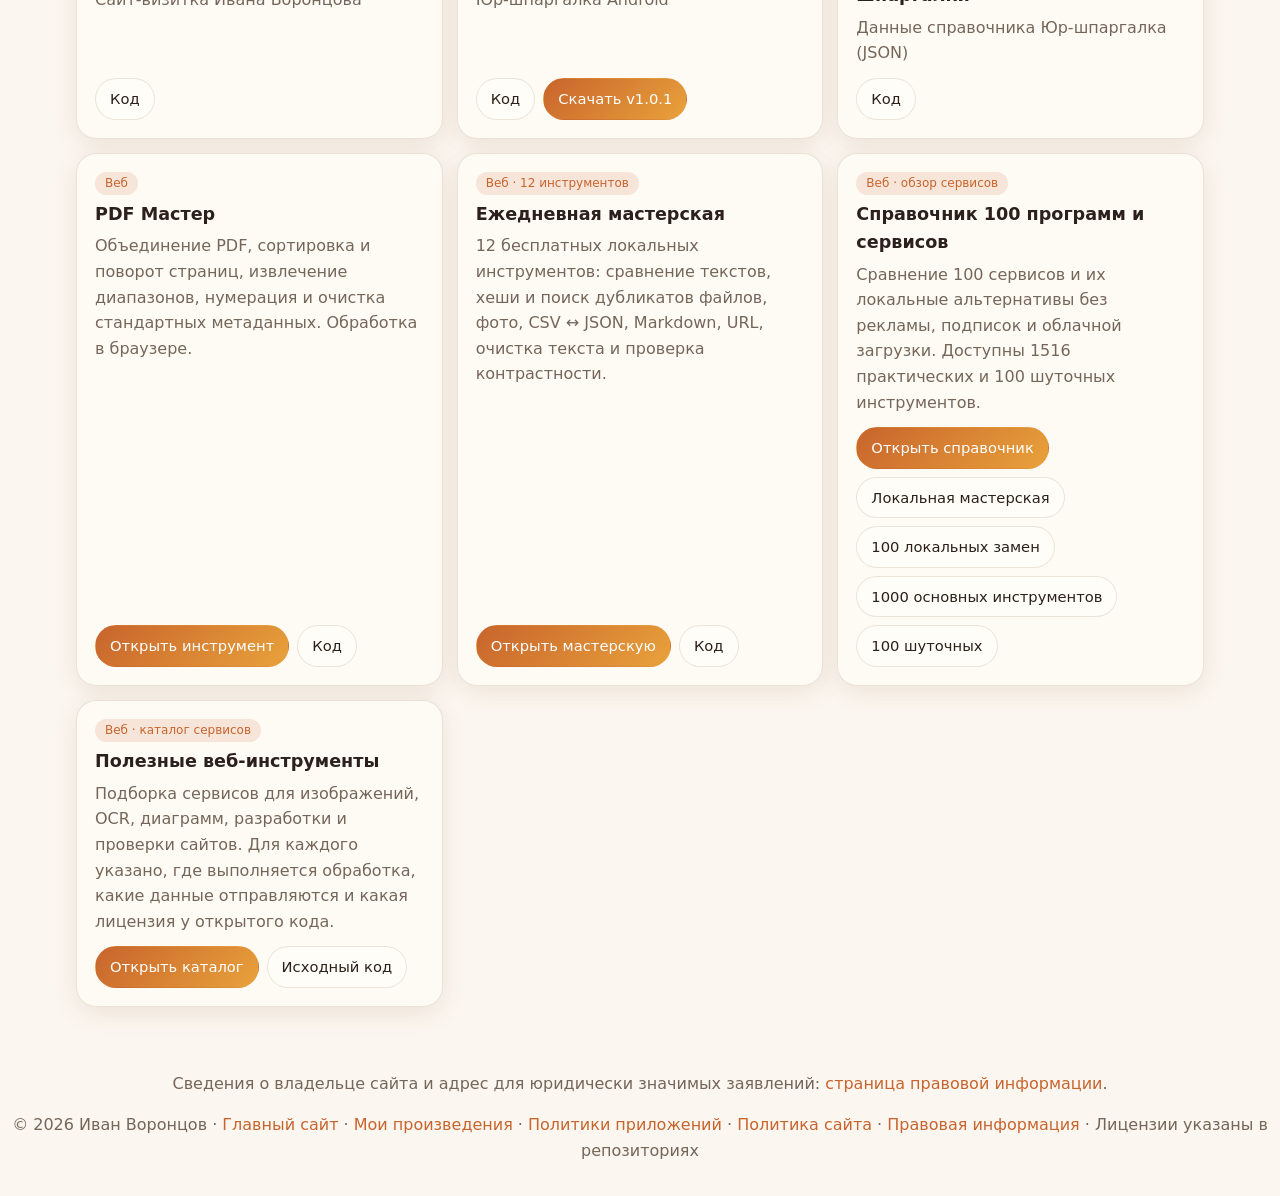
==== commit 4ee2dbb0: "Update portfolio AEFH links to v7.4" ====
--- a/index.html
+++ b/index.html
@@ -90,10 +90,10 @@
 <link rel="stylesheet" href="assets/site-support.css">
 <script src="assets/site-support.js" defer></script>
 </head><body>
-<header><div class="wrap"><a class="logo" href="https://ivanivorontsov-sudo.github.io/vizitka/">Иван Воронцов</a><nav class="toplinks" aria-label="Навигация"><a href="https://ivanivorontsov-sudo.github.io/">Главный сайт</a><a href="https://ivanivorontsov-sudo.github.io/projects/">Флагманские проекты</a><a href="https://ivanivorontsov-sudo.github.io/articles/local-browser-workshop/">О мастерской</a><a href="https://ivanivorontsov-sudo.github.io/tools-audit/web-tools.html">1000 основных инструментов</a><a href="https://ivanivorontsov-sudo.github.io/aefh/v7.3/">AEFH v7.3</a><a href="https://ivanivorontsov-sudo.github.io/vizitka/en/" lang="en" aria-label="English version">EN</a><a href="https://www.chitalnya.ru/users/ivanvorontsov/" target="_blank" rel="noopener noreferrer">Читальня</a><a href="https://github.com/ivanivorontsov-sudo">GitHub</a></nav><button class="theme" id="theme" type="button">Тема</button></div></header>
+<header><div class="wrap"><a class="logo" href="https://ivanivorontsov-sudo.github.io/vizitka/">Иван Воронцов</a><nav class="toplinks" aria-label="Навигация"><a href="https://ivanivorontsov-sudo.github.io/">Главный сайт</a><a href="https://ivanivorontsov-sudo.github.io/projects/">Флагманские проекты</a><a href="https://ivanivorontsov-sudo.github.io/articles/local-browser-workshop/">О мастерской</a><a href="https://ivanivorontsov-sudo.github.io/tools-audit/web-tools.html">1000 основных инструментов</a><a href="https://ivanivorontsov-sudo.github.io/aefh/v7.4/">AEFH v7.4</a><a href="https://ivanivorontsov-sudo.github.io/vizitka/en/" lang="en" aria-label="English version">EN</a><a href="https://www.chitalnya.ru/users/ivanvorontsov/" target="_blank" rel="noopener noreferrer">Читальня</a><a href="https://github.com/ivanivorontsov-sudo">GitHub</a></nav><button class="theme" id="theme" type="button">Тема</button></div></header>
 <main class="wrap">
 <h1>Иван <span>Воронцов</span></h1>
-<p class="lead">Разрабатываю приложения, игры и инструменты для Android, Windows, Linux и веба. Исходный код проектов — на <a href="https://github.com/ivanivorontsov-sudo">GitHub</a>. Стихи и другие произведения — на Читальне.</p><p class="lead"><strong>Текущая исследовательская редакция: <a href="https://ivanivorontsov-sudo.github.io/aefh/v7.3/">AEFH v7.3</a>.</strong> <a href="https://ivanivorontsov-sudo.github.io/vizitka/en/" lang="en">English portfolio →</a></p><p class="lead"><a href="https://ivanivorontsov-sudo.github.io/projects/">Отдельные страницы флагманских проектов</a> · <a href="https://ivanivorontsov-sudo.github.io/articles/local-browser-workshop/">Как устроена веб-мастерская</a></p>
+<p class="lead">Разрабатываю приложения, игры и инструменты для Android, Windows, Linux и веба. Исходный код проектов — на <a href="https://github.com/ivanivorontsov-sudo">GitHub</a>. Стихи и другие произведения — на Читальне.</p><p class="lead"><strong>Текущая исследовательская редакция: <a href="https://ivanivorontsov-sudo.github.io/aefh/v7.4/">AEFH v7.4</a>.</strong> <a href="https://ivanivorontsov-sudo.github.io/vizitka/en/" lang="en">English portfolio →</a></p><p class="lead"><a href="https://ivanivorontsov-sudo.github.io/projects/">Отдельные страницы флагманских проектов</a> · <a href="https://ivanivorontsov-sudo.github.io/articles/local-browser-workshop/">Как устроена веб-мастерская</a></p>
 <details class="legal-notice"><summary>Правовая информация и важные предупреждения (прототипы проверяйте; «ГлазУх» — только безопасные домашние тесты)</summary><p>В разработке проектов использовался ИИ: идеи и промты предоставлял Иван Воронцов, однако это не означает полного ручного контроля или гарантии безошибочности результата. Перед запуском самостоятельно проверьте файлы, лицензии, совместимость и возможные риски. Скачивайте и используйте программы только если понимаете последствия и обязуетесь соблюдать законы и правила соответствующих сервисов.</p><p><strong>Запрещено использовать мои программы для обхода подписок, оплаты, лицензий, DRM и иных ограничений, а также для несанкционированной модификации стороннего ПО.</strong> <strong>Идеи и концепции игр для ретро-приставок предоставлены Максимом Турцевичем.</strong></p><p class="safety-note"><strong>Отдельное предупреждение о «ГлазУх»:</strong> это только тестовый прототип. Использовать его можно исключительно для безопасных проверок внутри дома. Запрещено полагаться на него при передвижении, переходе дороги, на улице и в любых опасных сценариях. Он не заменяет трость, собаку-проводника, сопровождение или другие надёжные средства безопасности.</p><p><a href="https://ivanivorontsov-sudo.github.io/legal.html">Правовая информация и порядок подачи жалоб →</a> · <a href="https://ivanivorontsov-sudo.github.io/privacy.html">Политика конфиденциальности →</a></p></details>
 <section aria-labelledby="catalog-about" class="catalog-intro">
 <h2 id="catalog-about">Программы, приложения, игры</h2>
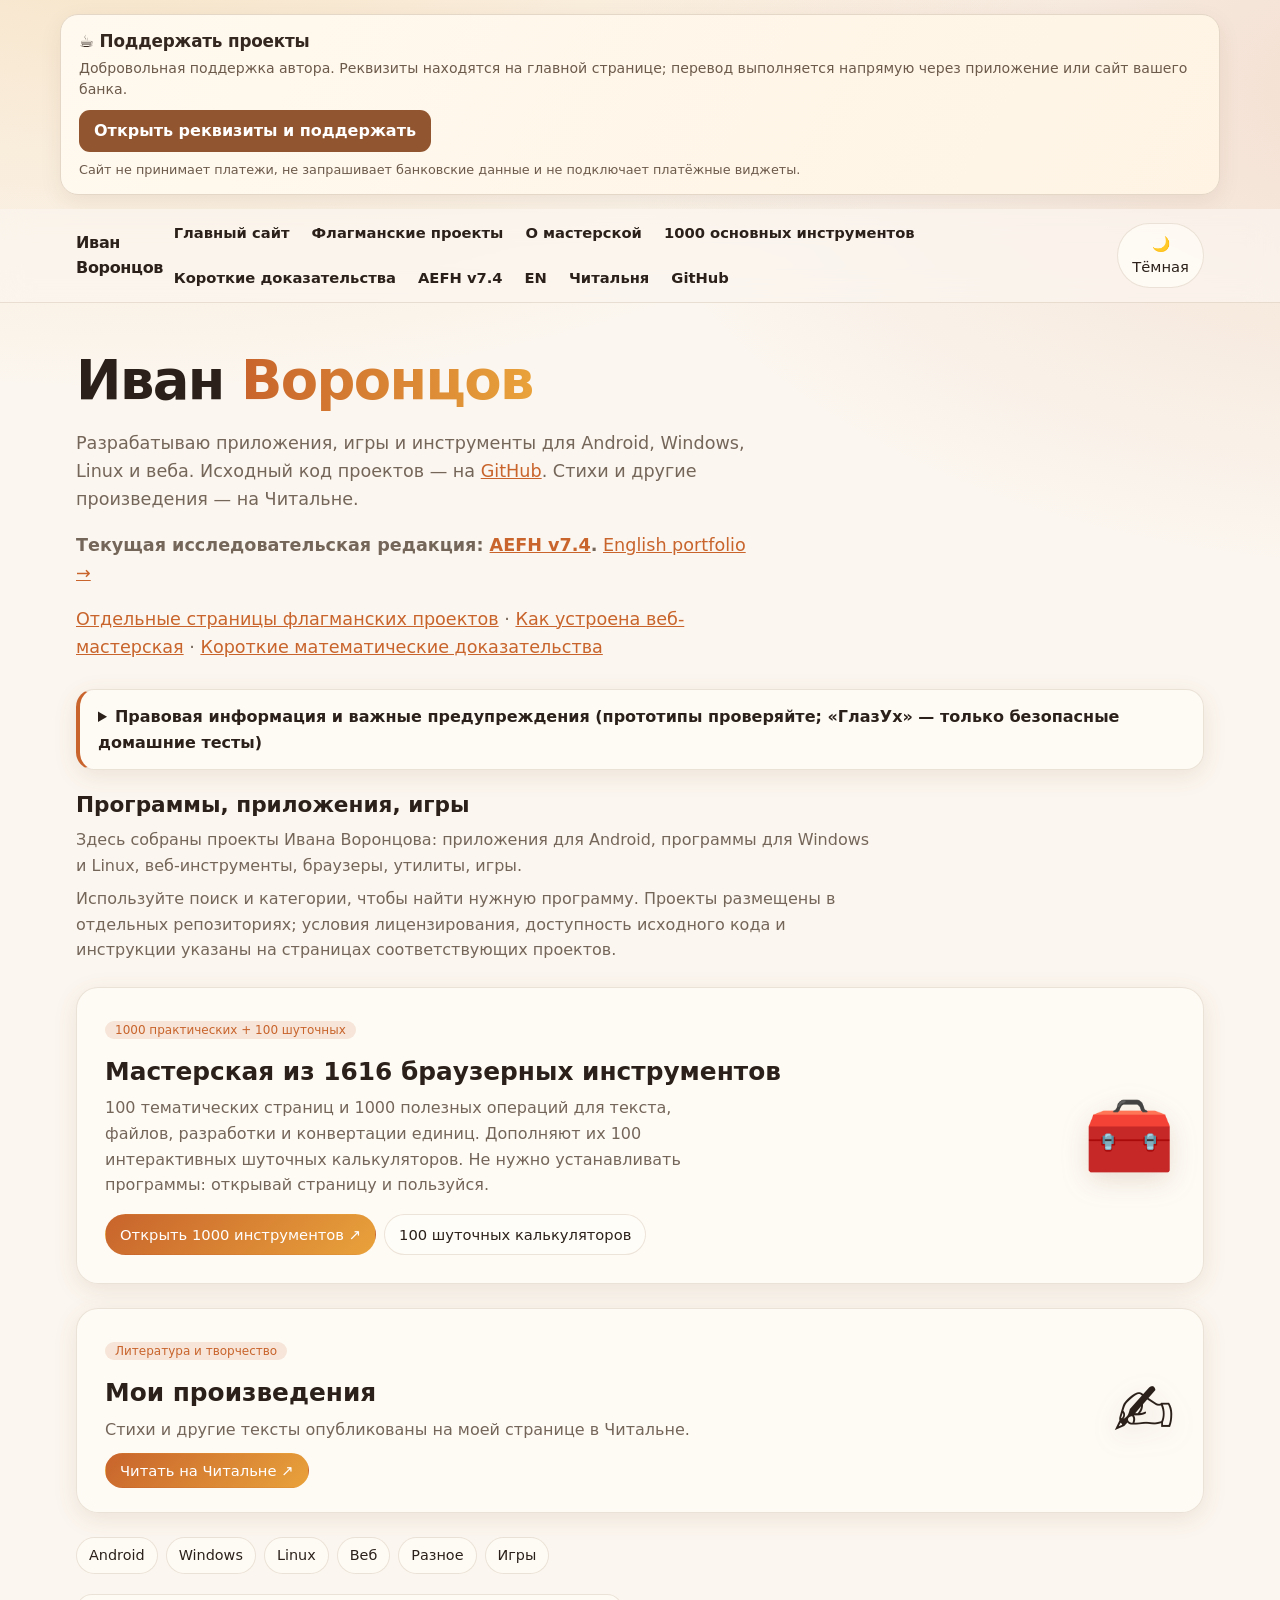
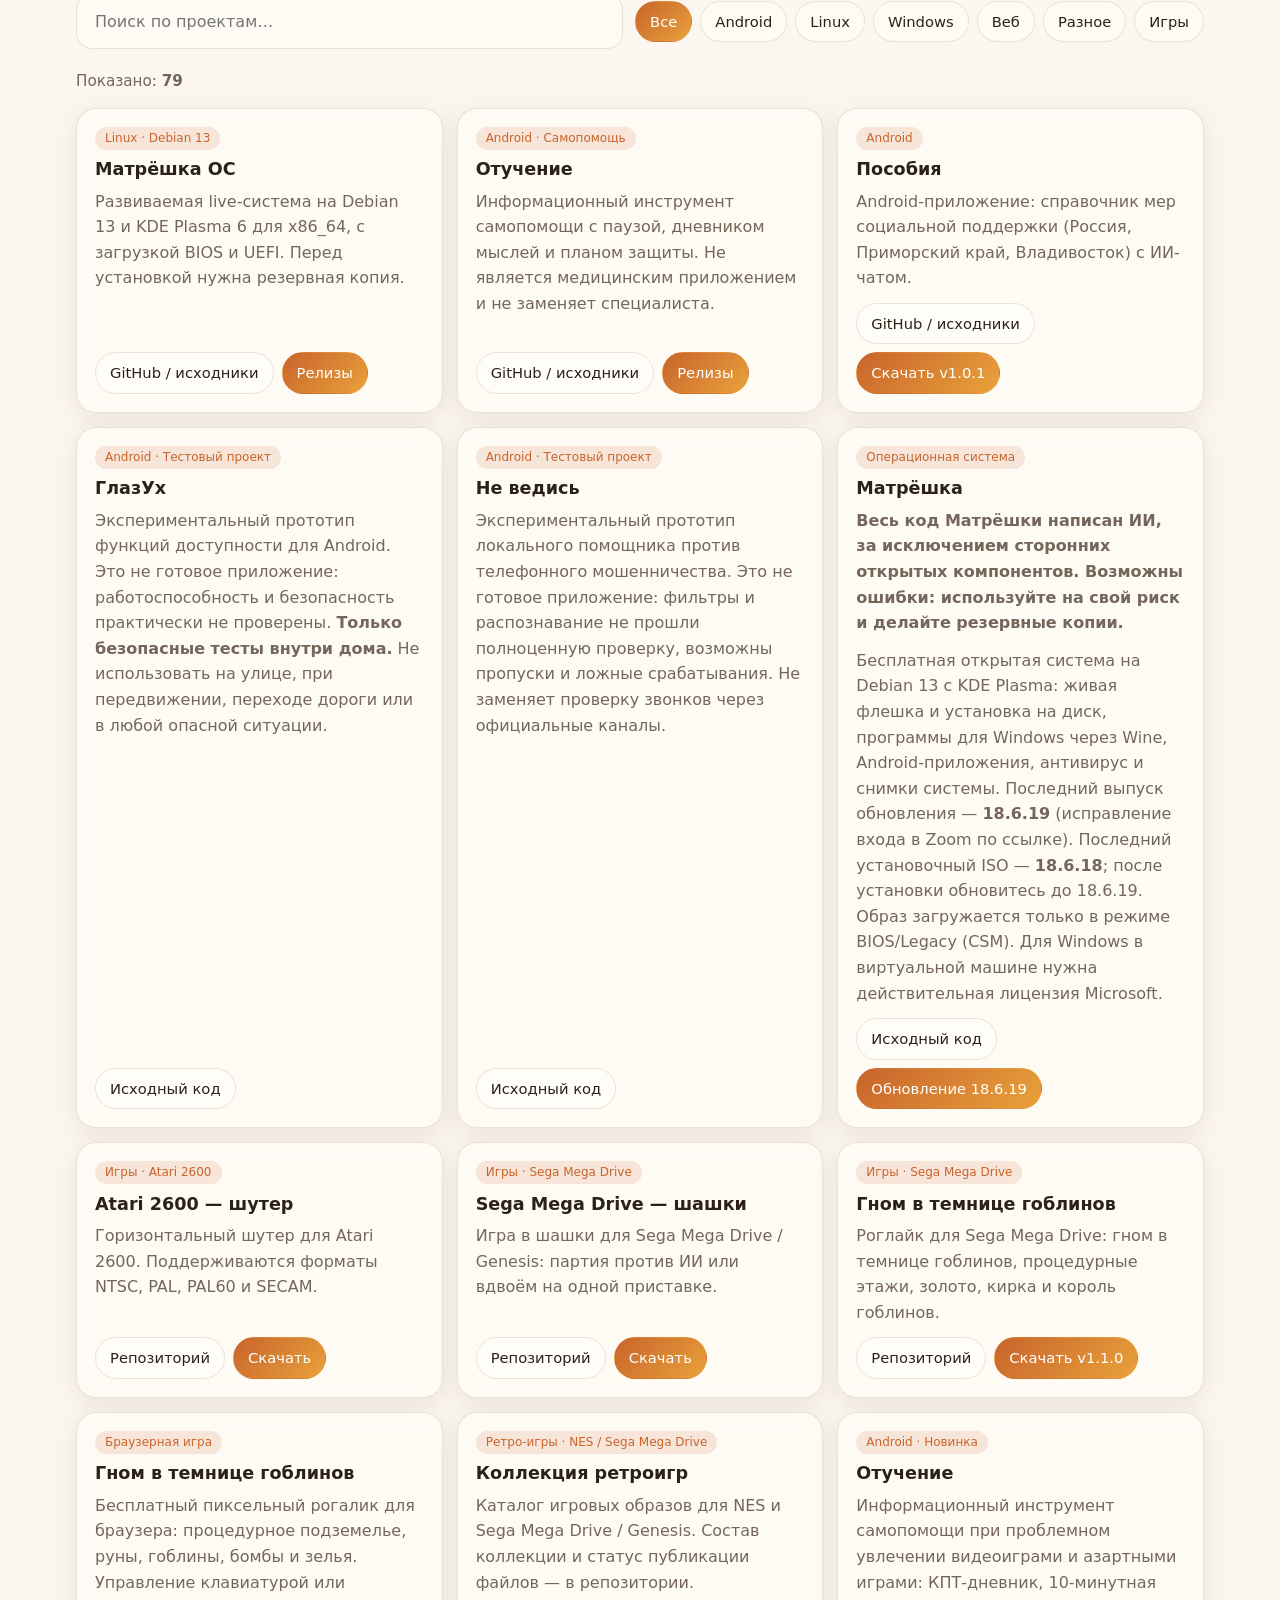
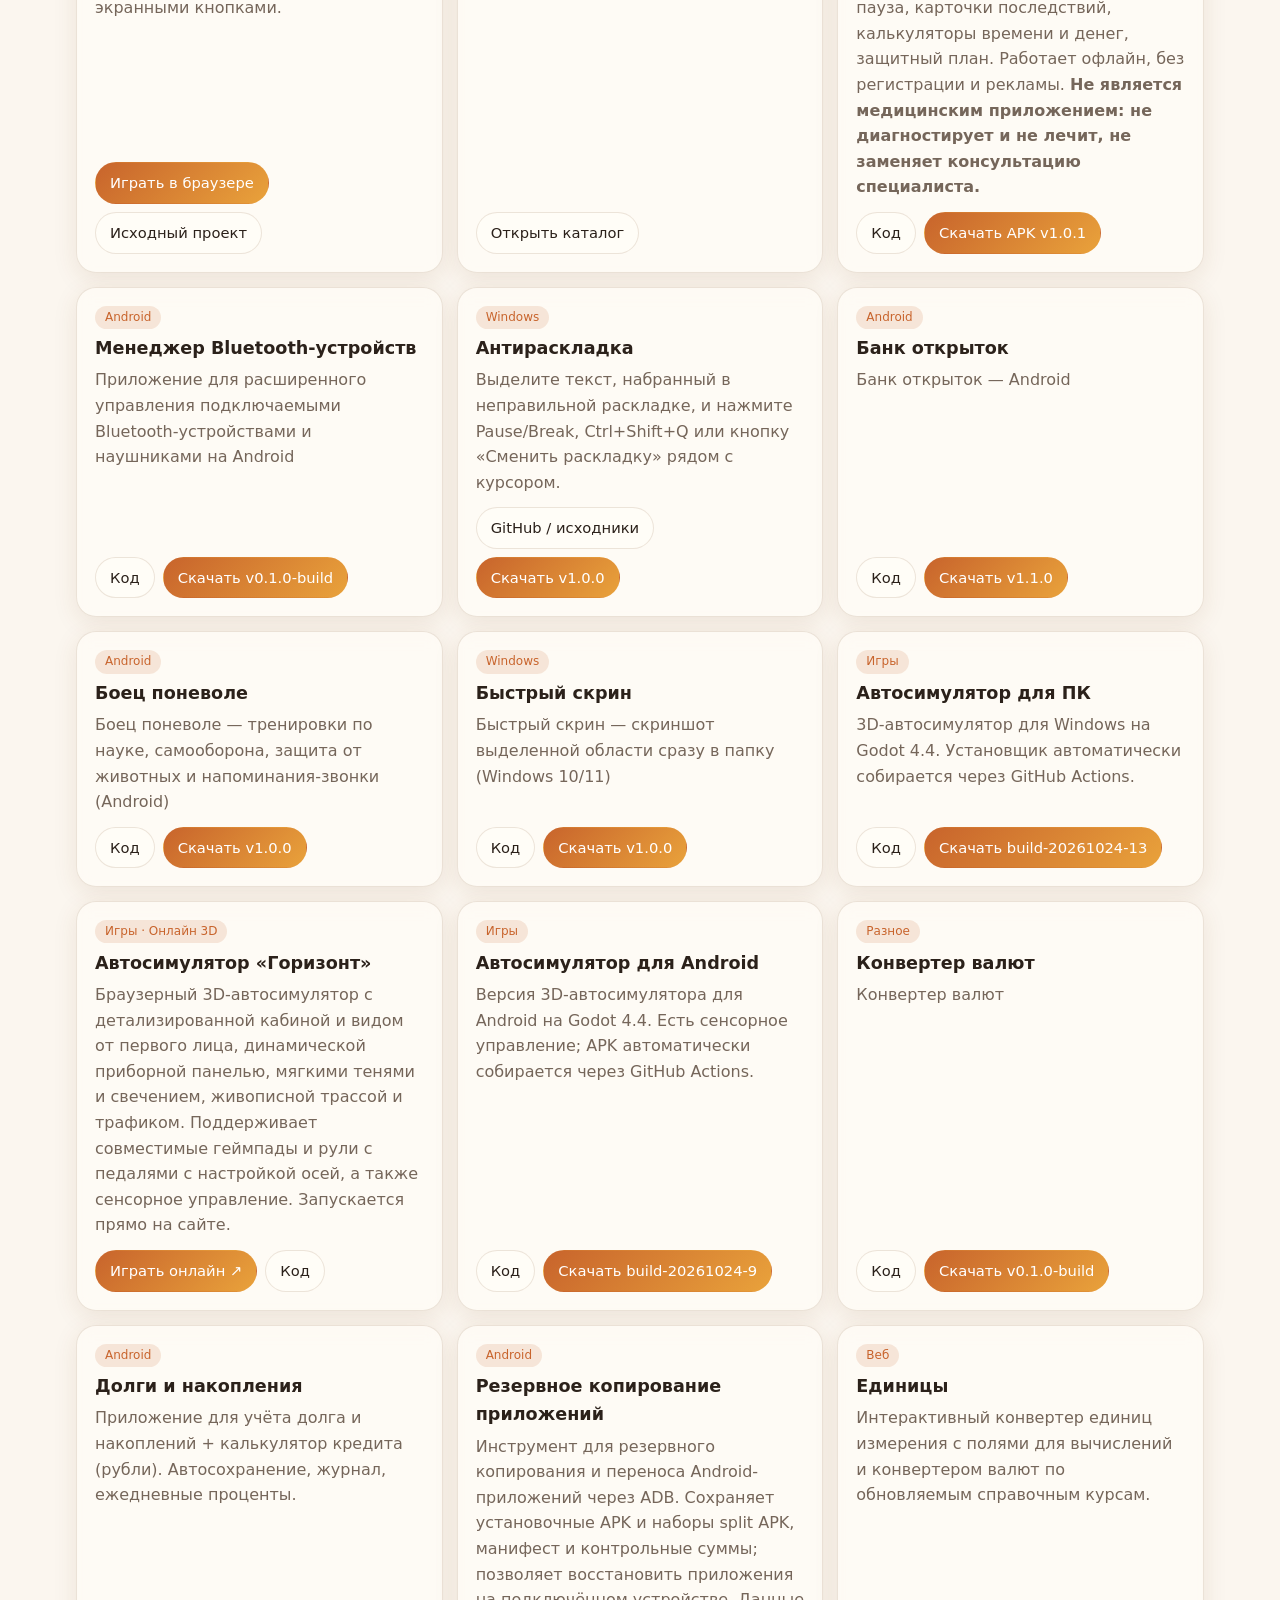
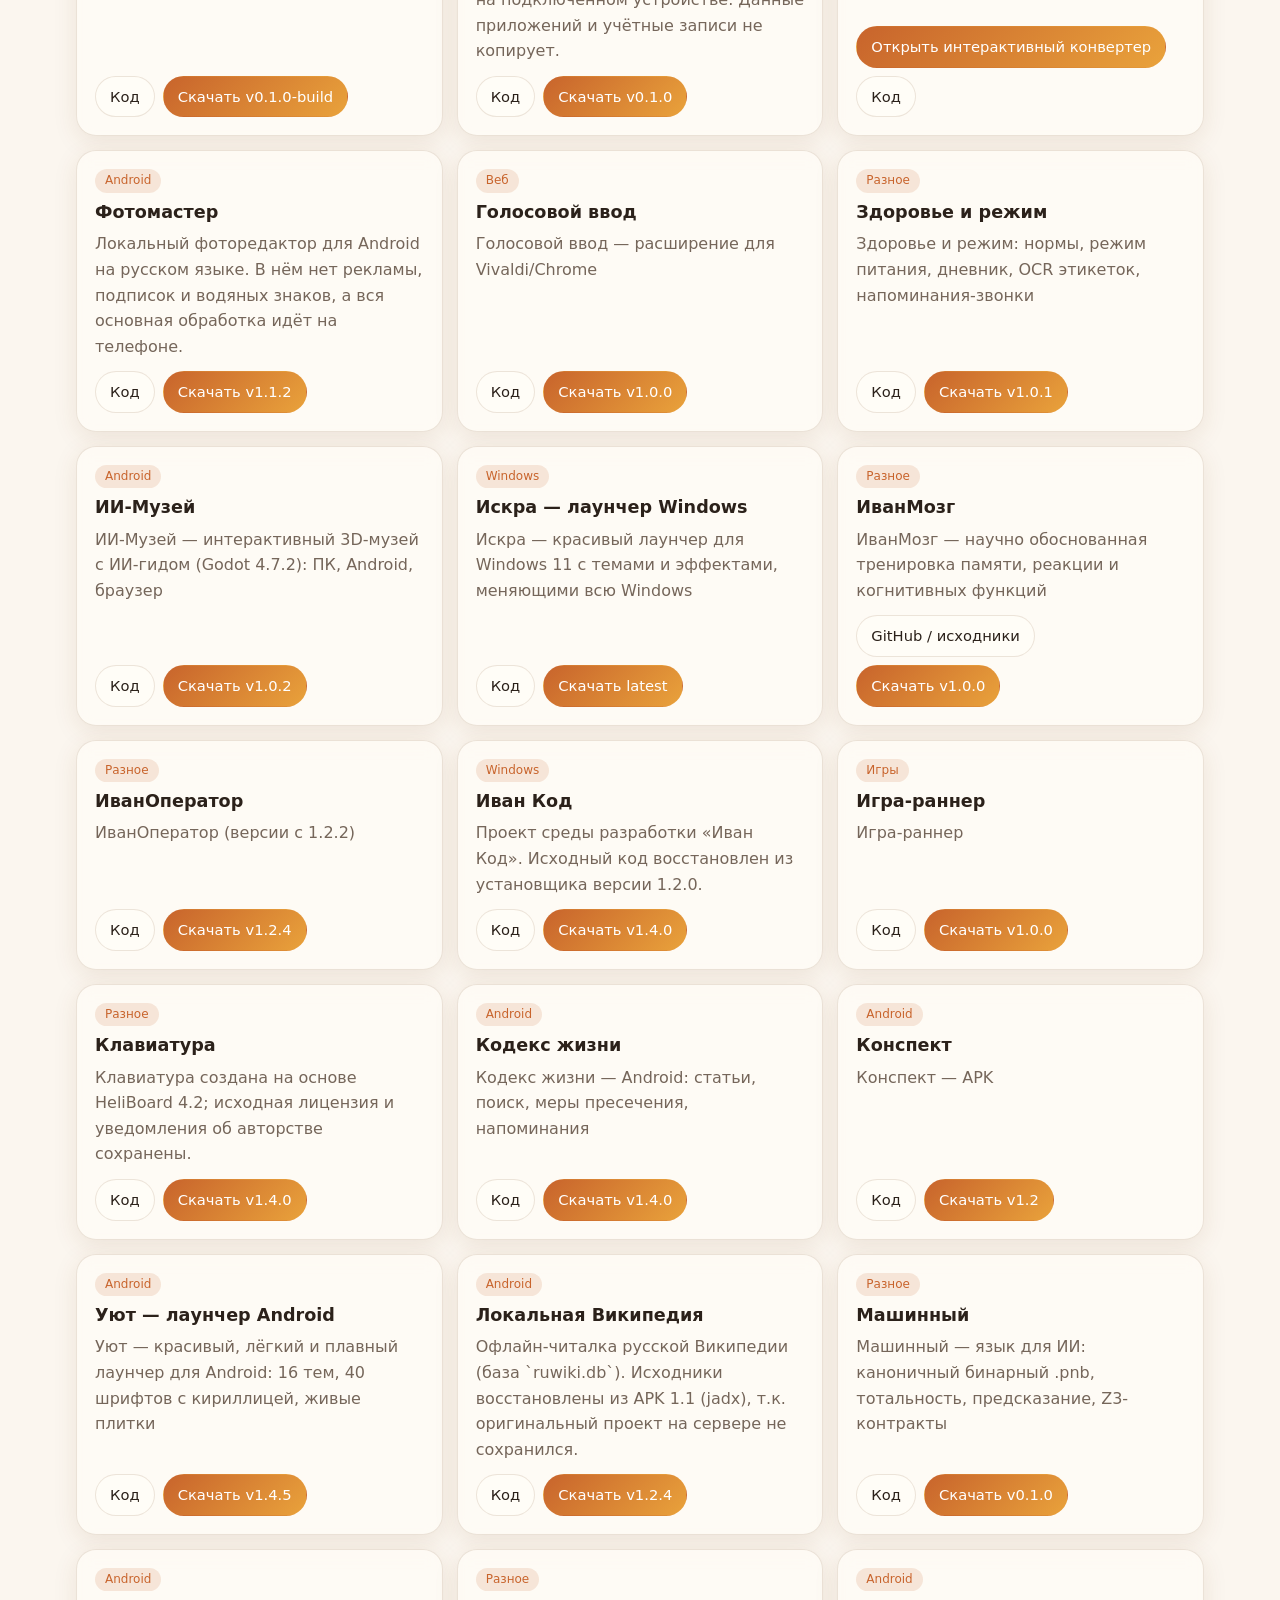
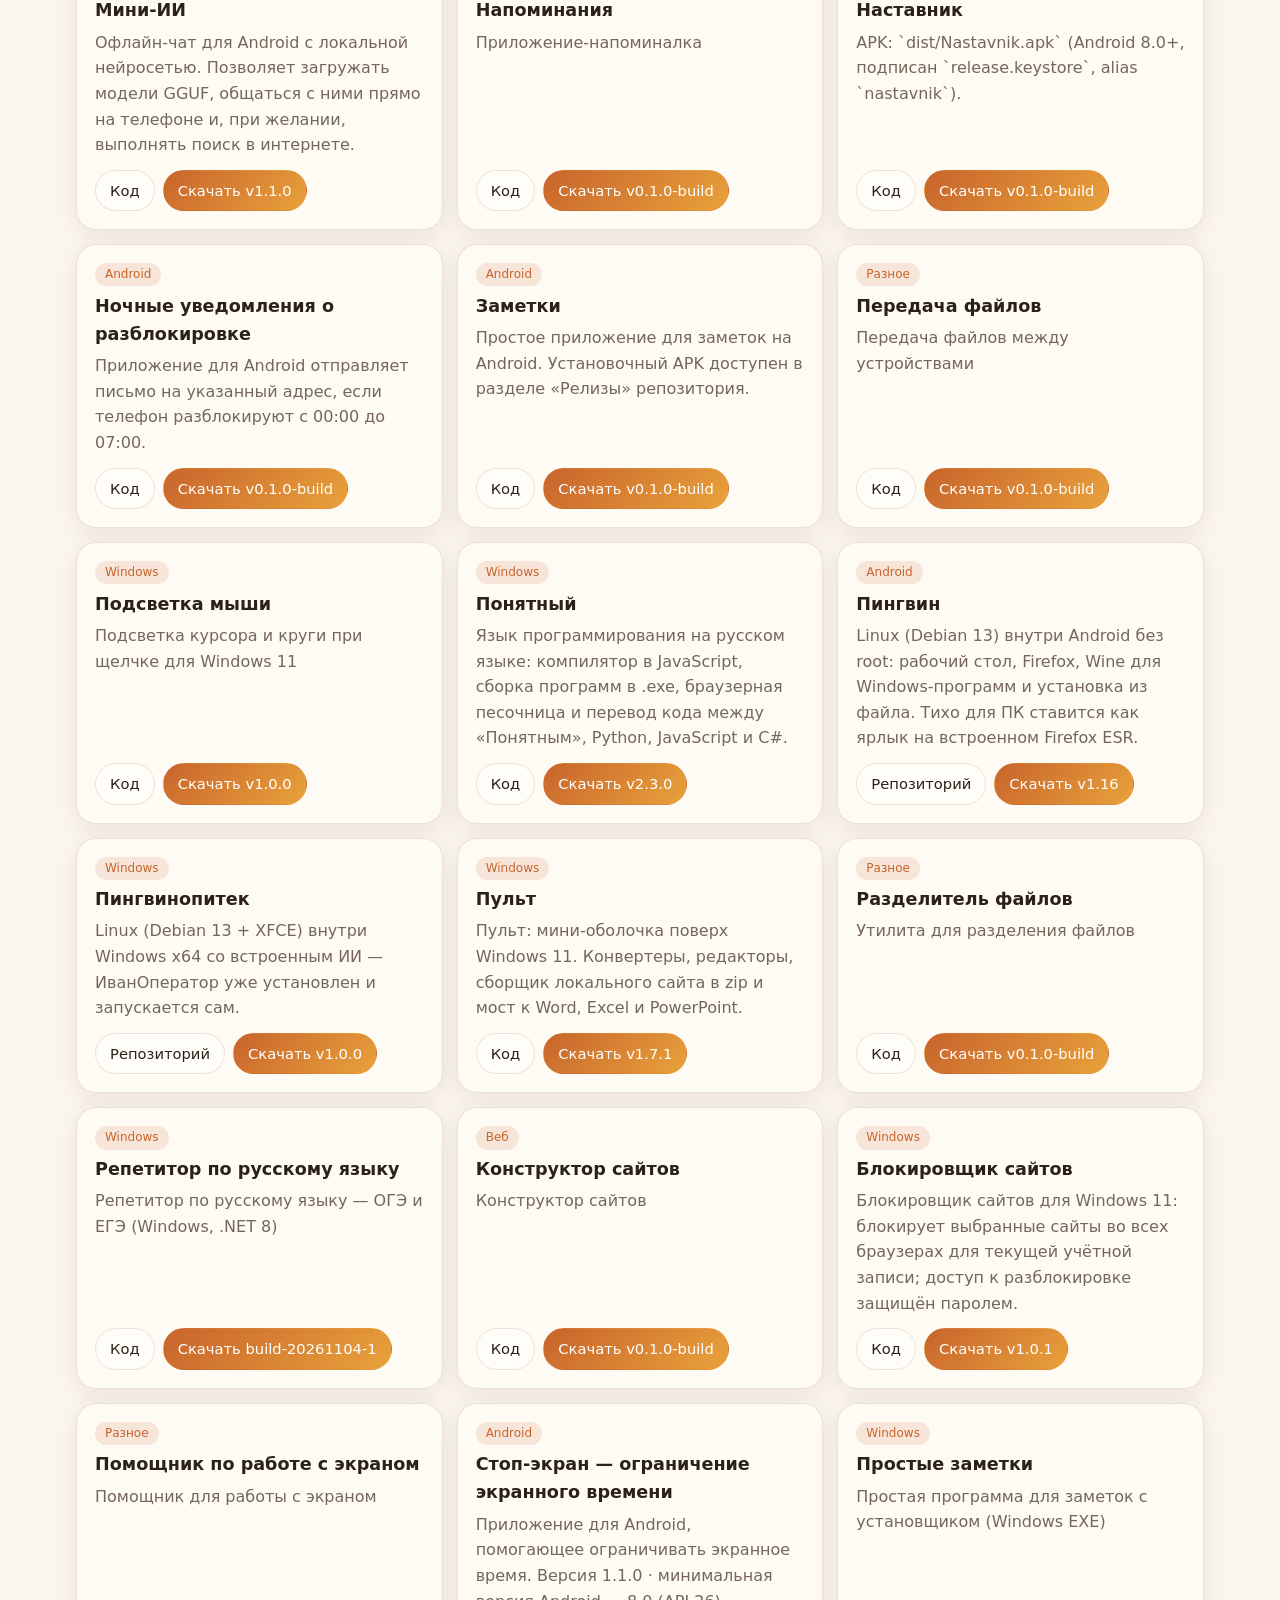
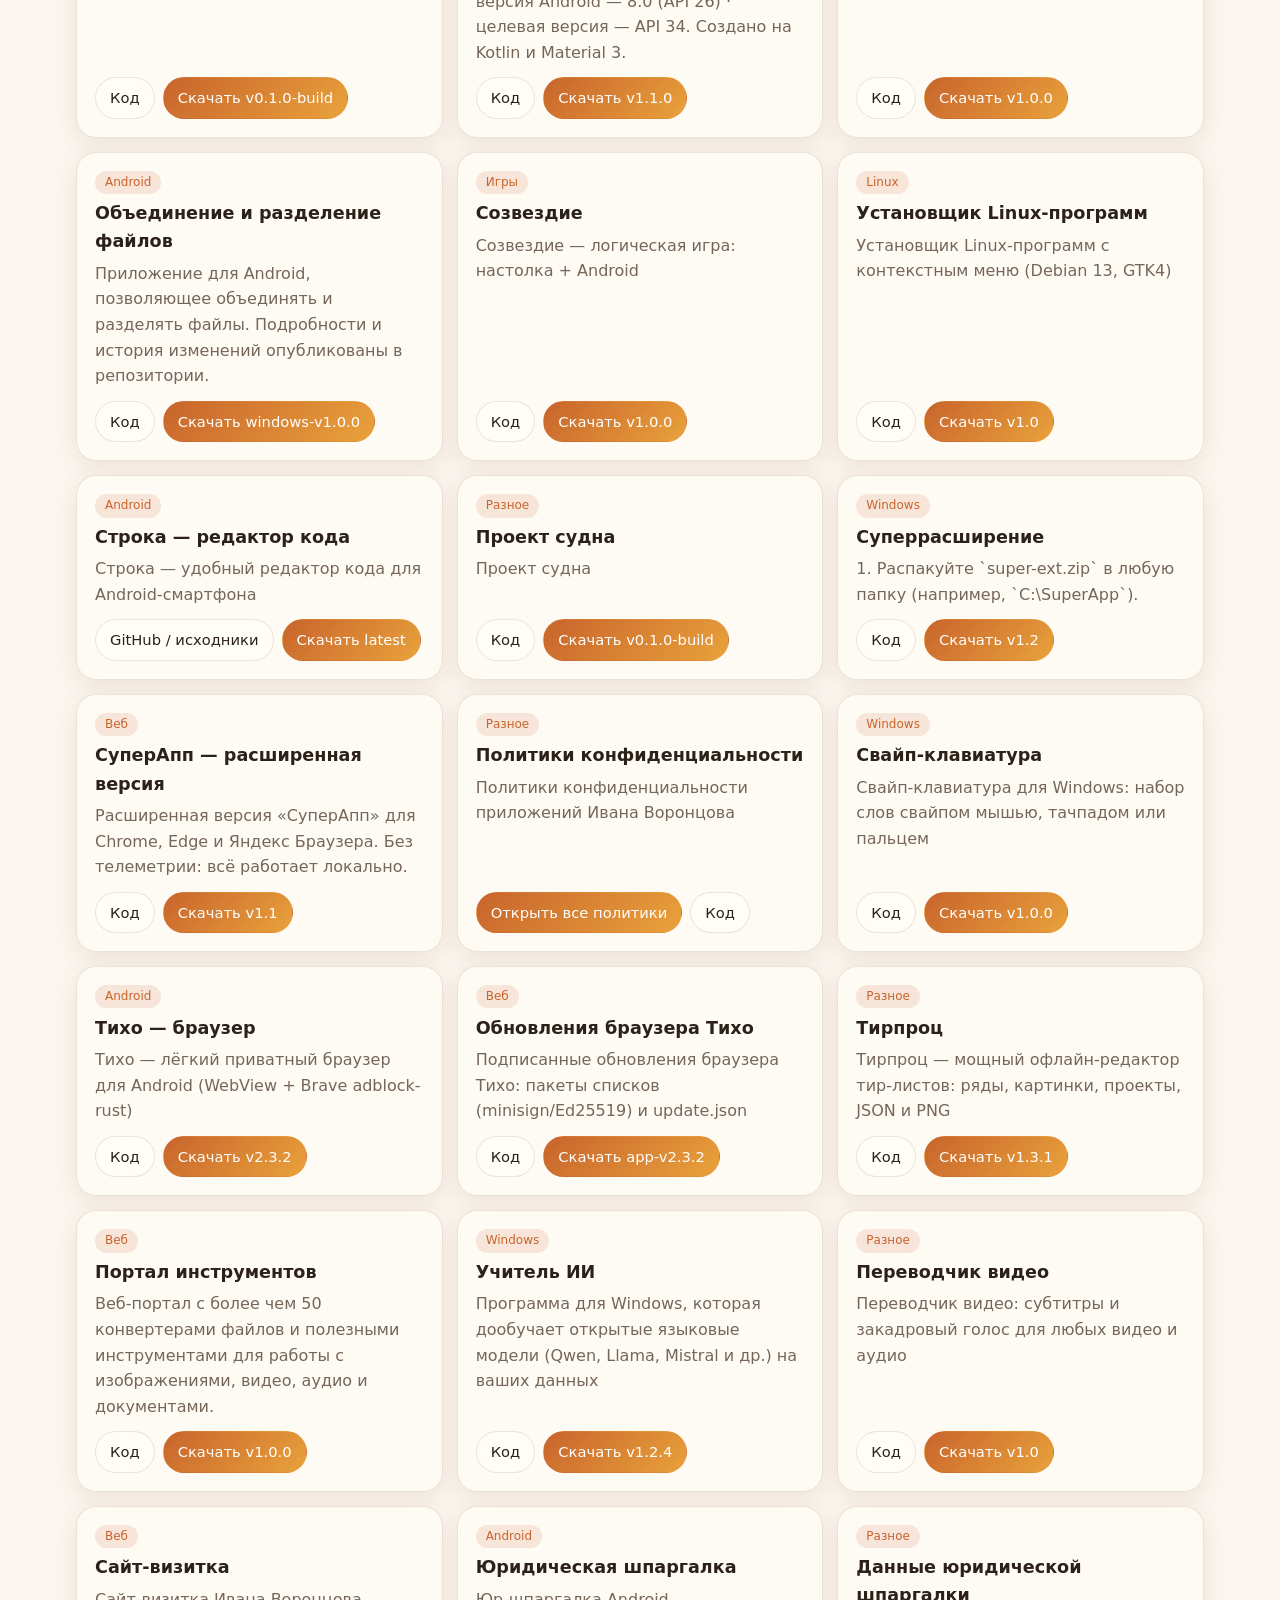
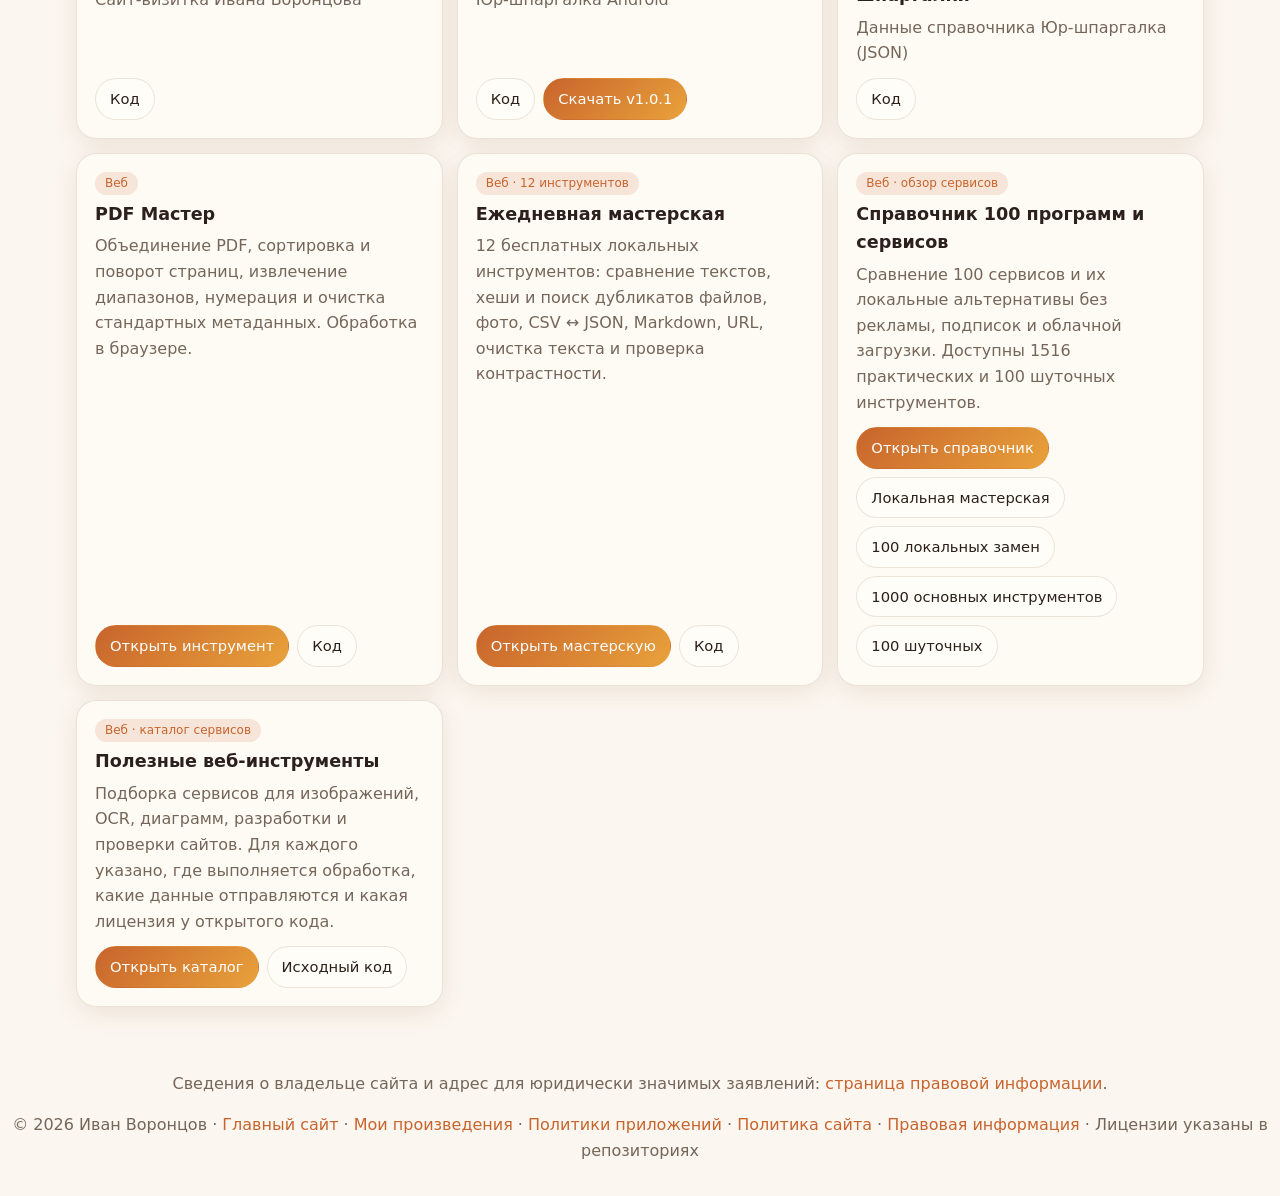
==== commit da11b019: "Add short proofs to Russian portfolio navigation" ====
--- a/index.html
+++ b/index.html
@@ -1,5 +1,5 @@
 <!doctype html><html lang="ru"><head><meta charset="utf-8"><meta name="viewport" content="width=device-width,initial-scale=1"><meta name="color-scheme" content="light dark"><title>Иван Воронцов — портфолио разработчика и проекты</title>
-<meta name="description" content="Портфолио Ивана Воронцова: Android-, Windows-, Linux- и веб-проекты, отдельные описания программ, открытый исходный код и браузерная мастерская.">
+<meta name="description" content="Портфолио Ивана Воронцова: Android-, Windows-, Linux- и веб-проекты, открытый исходный код, браузерная мастерская и математические исследования.">
 <meta name="author" content="Иван Воронцов">
 <meta name="robots" content="index,follow">
 <link rel="canonical" href="https://ivanivorontsov-sudo.github.io/vizitka/">
@@ -90,10 +90,10 @@
 <link rel="stylesheet" href="assets/site-support.css">
 <script src="assets/site-support.js" defer></script>
 </head><body>
-<header><div class="wrap"><a class="logo" href="https://ivanivorontsov-sudo.github.io/vizitka/">Иван Воронцов</a><nav class="toplinks" aria-label="Навигация"><a href="https://ivanivorontsov-sudo.github.io/">Главный сайт</a><a href="https://ivanivorontsov-sudo.github.io/projects/">Флагманские проекты</a><a href="https://ivanivorontsov-sudo.github.io/articles/local-browser-workshop/">О мастерской</a><a href="https://ivanivorontsov-sudo.github.io/tools-audit/web-tools.html">1000 основных инструментов</a><a href="https://ivanivorontsov-sudo.github.io/aefh/v7.4/">AEFH v7.4</a><a href="https://ivanivorontsov-sudo.github.io/vizitka/en/" lang="en" aria-label="English version">EN</a><a href="https://www.chitalnya.ru/users/ivanvorontsov/" target="_blank" rel="noopener noreferrer">Читальня</a><a href="https://github.com/ivanivorontsov-sudo">GitHub</a></nav><button class="theme" id="theme" type="button">Тема</button></div></header>
+<header><div class="wrap"><a class="logo" href="https://ivanivorontsov-sudo.github.io/vizitka/">Иван Воронцов</a><nav class="toplinks" aria-label="Навигация"><a href="https://ivanivorontsov-sudo.github.io/">Главный сайт</a><a href="https://ivanivorontsov-sudo.github.io/projects/">Флагманские проекты</a><a href="https://ivanivorontsov-sudo.github.io/articles/local-browser-workshop/">О мастерской</a><a href="https://ivanivorontsov-sudo.github.io/tools-audit/web-tools.html">1000 основных инструментов</a><a href="https://ivanivorontsov-sudo.github.io/proofs/">Короткие доказательства</a><a href="https://ivanivorontsov-sudo.github.io/aefh/v7.4/">AEFH v7.4</a><a href="https://ivanivorontsov-sudo.github.io/vizitka/en/" lang="en" aria-label="English version">EN</a><a href="https://www.chitalnya.ru/users/ivanvorontsov/" target="_blank" rel="noopener noreferrer">Читальня</a><a href="https://github.com/ivanivorontsov-sudo">GitHub</a></nav><button class="theme" id="theme" type="button">Тема</button></div></header>
 <main class="wrap">
 <h1>Иван <span>Воронцов</span></h1>
-<p class="lead">Разрабатываю приложения, игры и инструменты для Android, Windows, Linux и веба. Исходный код проектов — на <a href="https://github.com/ivanivorontsov-sudo">GitHub</a>. Стихи и другие произведения — на Читальне.</p><p class="lead"><strong>Текущая исследовательская редакция: <a href="https://ivanivorontsov-sudo.github.io/aefh/v7.4/">AEFH v7.4</a>.</strong> <a href="https://ivanivorontsov-sudo.github.io/vizitka/en/" lang="en">English portfolio →</a></p><p class="lead"><a href="https://ivanivorontsov-sudo.github.io/projects/">Отдельные страницы флагманских проектов</a> · <a href="https://ivanivorontsov-sudo.github.io/articles/local-browser-workshop/">Как устроена веб-мастерская</a></p>
+<p class="lead">Разрабатываю приложения, игры и инструменты для Android, Windows, Linux и веба. Исходный код проектов — на <a href="https://github.com/ivanivorontsov-sudo">GitHub</a>. Стихи и другие произведения — на Читальне.</p><p class="lead"><strong>Текущая исследовательская редакция: <a href="https://ivanivorontsov-sudo.github.io/aefh/v7.4/">AEFH v7.4</a>.</strong> <a href="https://ivanivorontsov-sudo.github.io/vizitka/en/" lang="en">English portfolio →</a></p><p class="lead"><a href="https://ivanivorontsov-sudo.github.io/projects/">Отдельные страницы флагманских проектов</a> · <a href="https://ivanivorontsov-sudo.github.io/articles/local-browser-workshop/">Как устроена веб-мастерская</a> · <a href="https://ivanivorontsov-sudo.github.io/proofs/">Короткие математические доказательства</a></p>
 <details class="legal-notice"><summary>Правовая информация и важные предупреждения (прототипы проверяйте; «ГлазУх» — только безопасные домашние тесты)</summary><p>В разработке проектов использовался ИИ: идеи и промты предоставлял Иван Воронцов, однако это не означает полного ручного контроля или гарантии безошибочности результата. Перед запуском самостоятельно проверьте файлы, лицензии, совместимость и возможные риски. Скачивайте и используйте программы только если понимаете последствия и обязуетесь соблюдать законы и правила соответствующих сервисов.</p><p><strong>Запрещено использовать мои программы для обхода подписок, оплаты, лицензий, DRM и иных ограничений, а также для несанкционированной модификации стороннего ПО.</strong> <strong>Идеи и концепции игр для ретро-приставок предоставлены Максимом Турцевичем.</strong></p><p class="safety-note"><strong>Отдельное предупреждение о «ГлазУх»:</strong> это только тестовый прототип. Использовать его можно исключительно для безопасных проверок внутри дома. Запрещено полагаться на него при передвижении, переходе дороги, на улице и в любых опасных сценариях. Он не заменяет трость, собаку-проводника, сопровождение или другие надёжные средства безопасности.</p><p><a href="https://ivanivorontsov-sudo.github.io/legal.html">Правовая информация и порядок подачи жалоб →</a> · <a href="https://ivanivorontsov-sudo.github.io/privacy.html">Политика конфиденциальности →</a></p></details>
 <section aria-labelledby="catalog-about" class="catalog-intro">
 <h2 id="catalog-about">Программы, приложения, игры</h2>
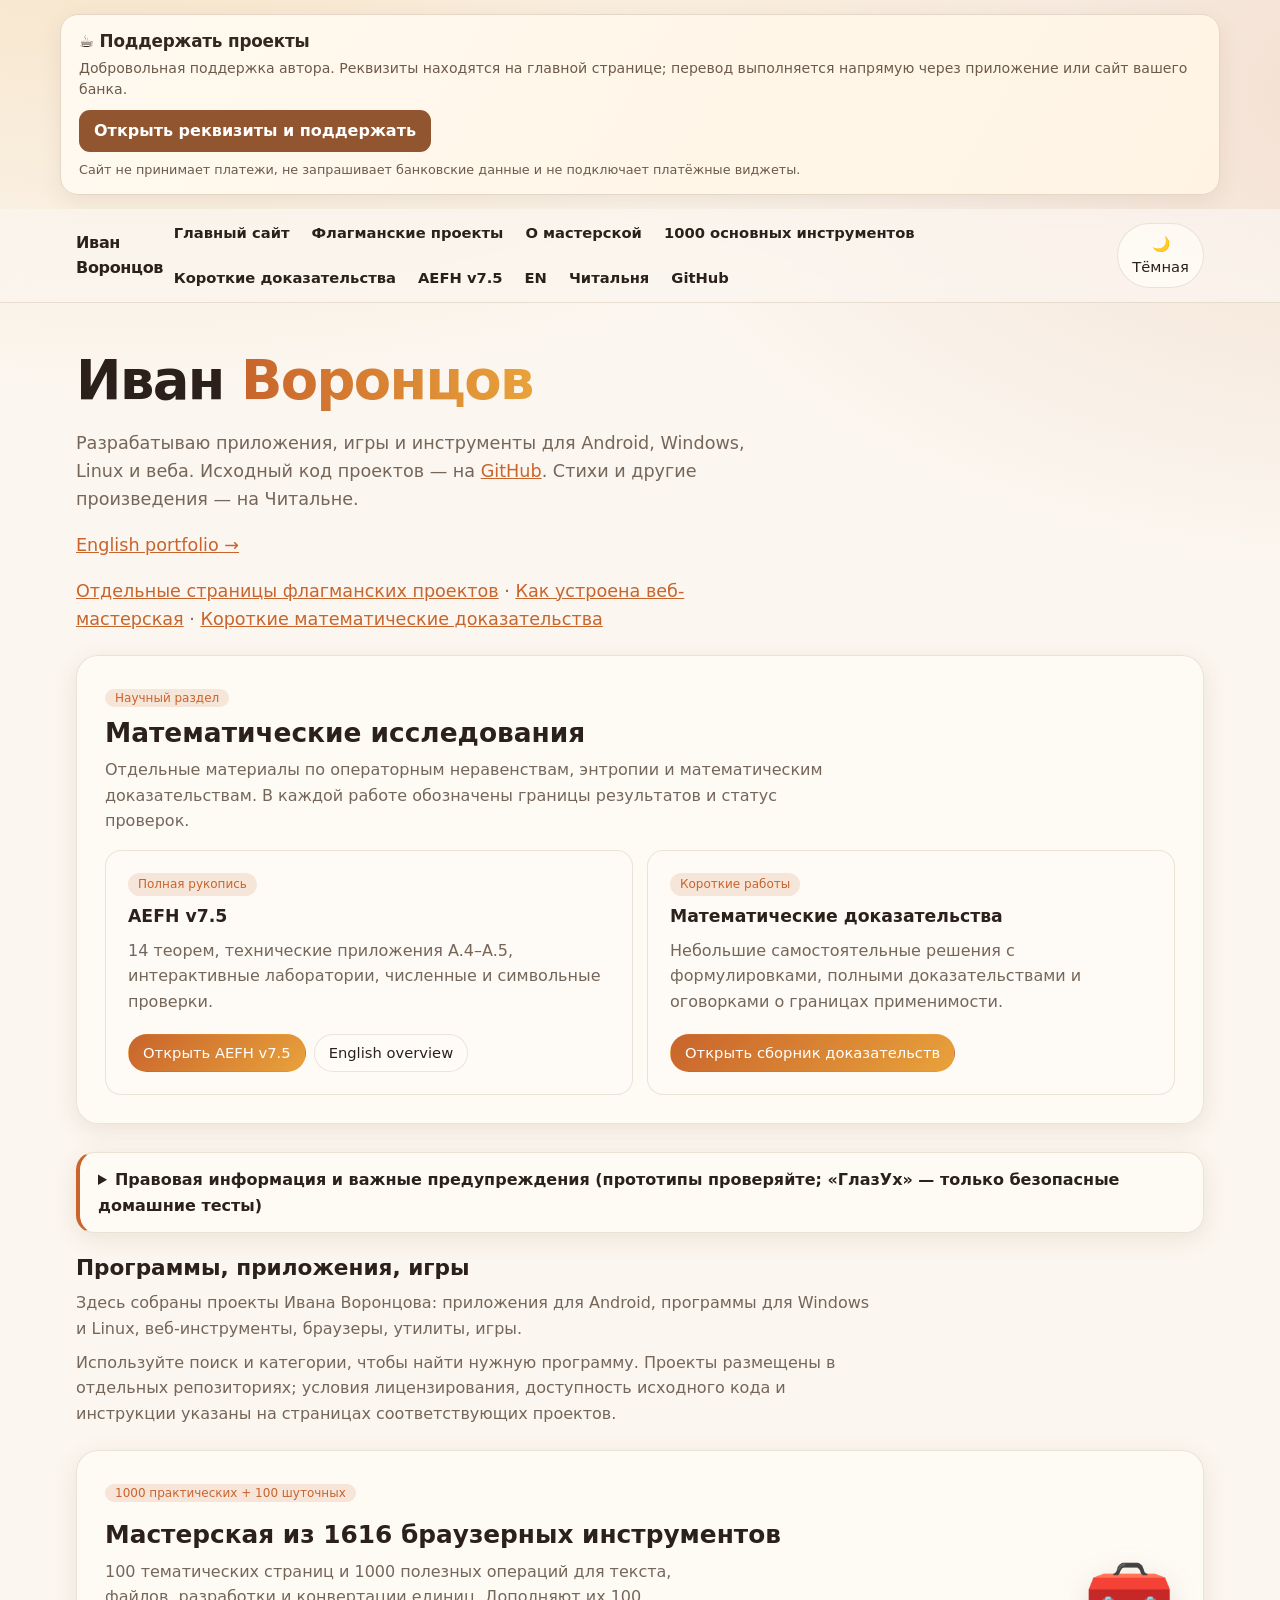
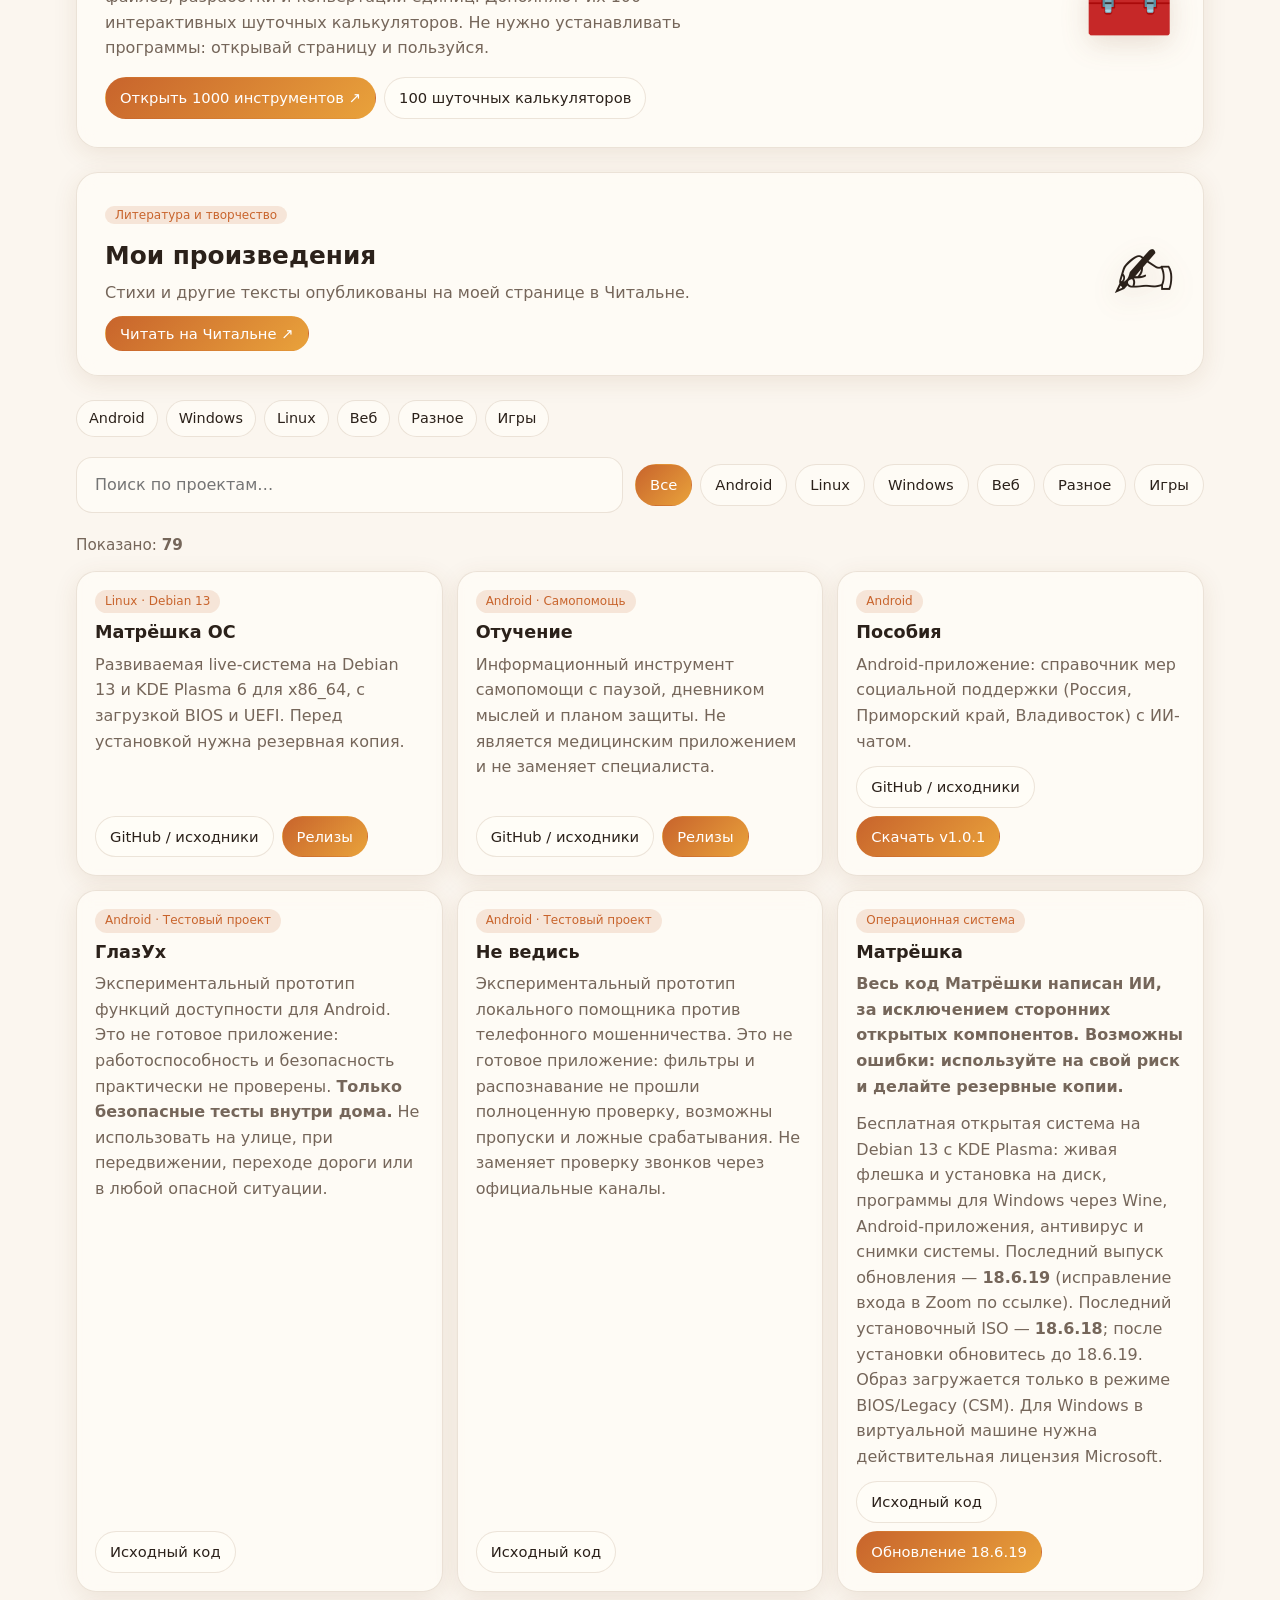
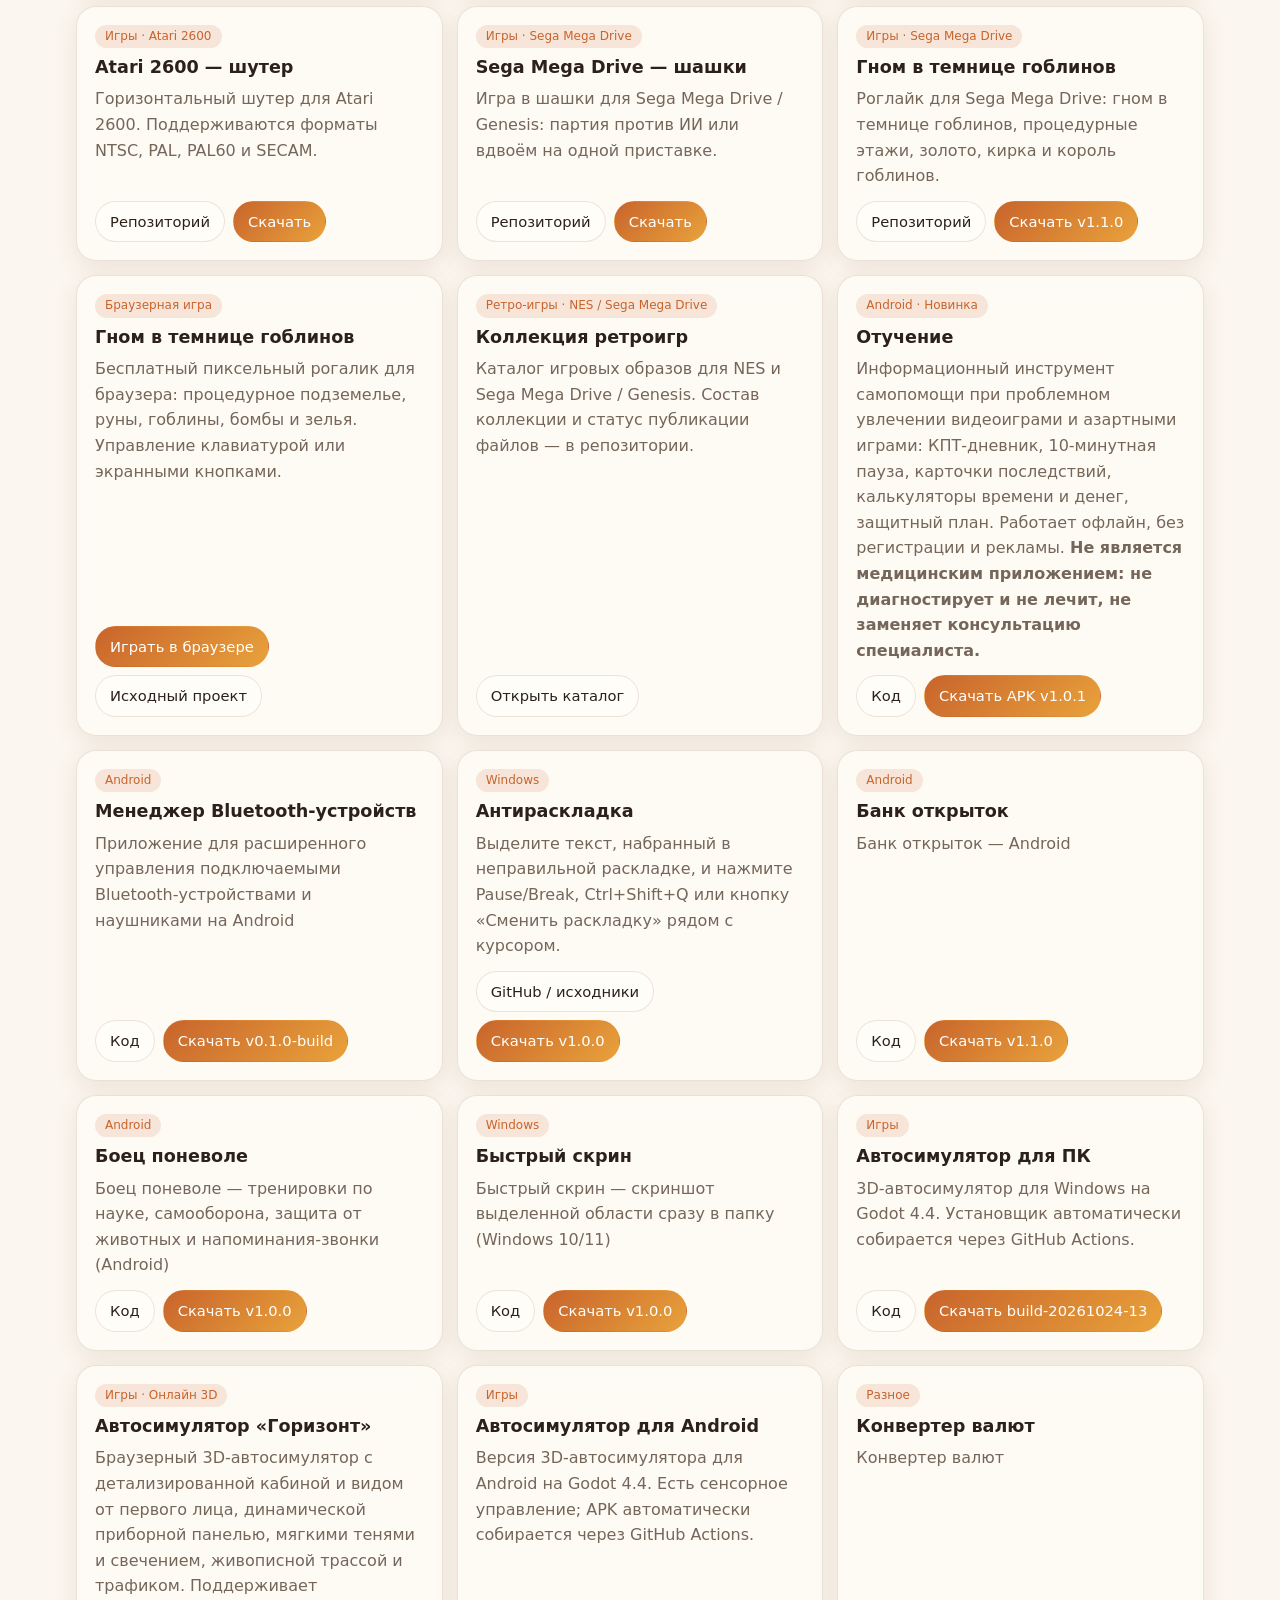
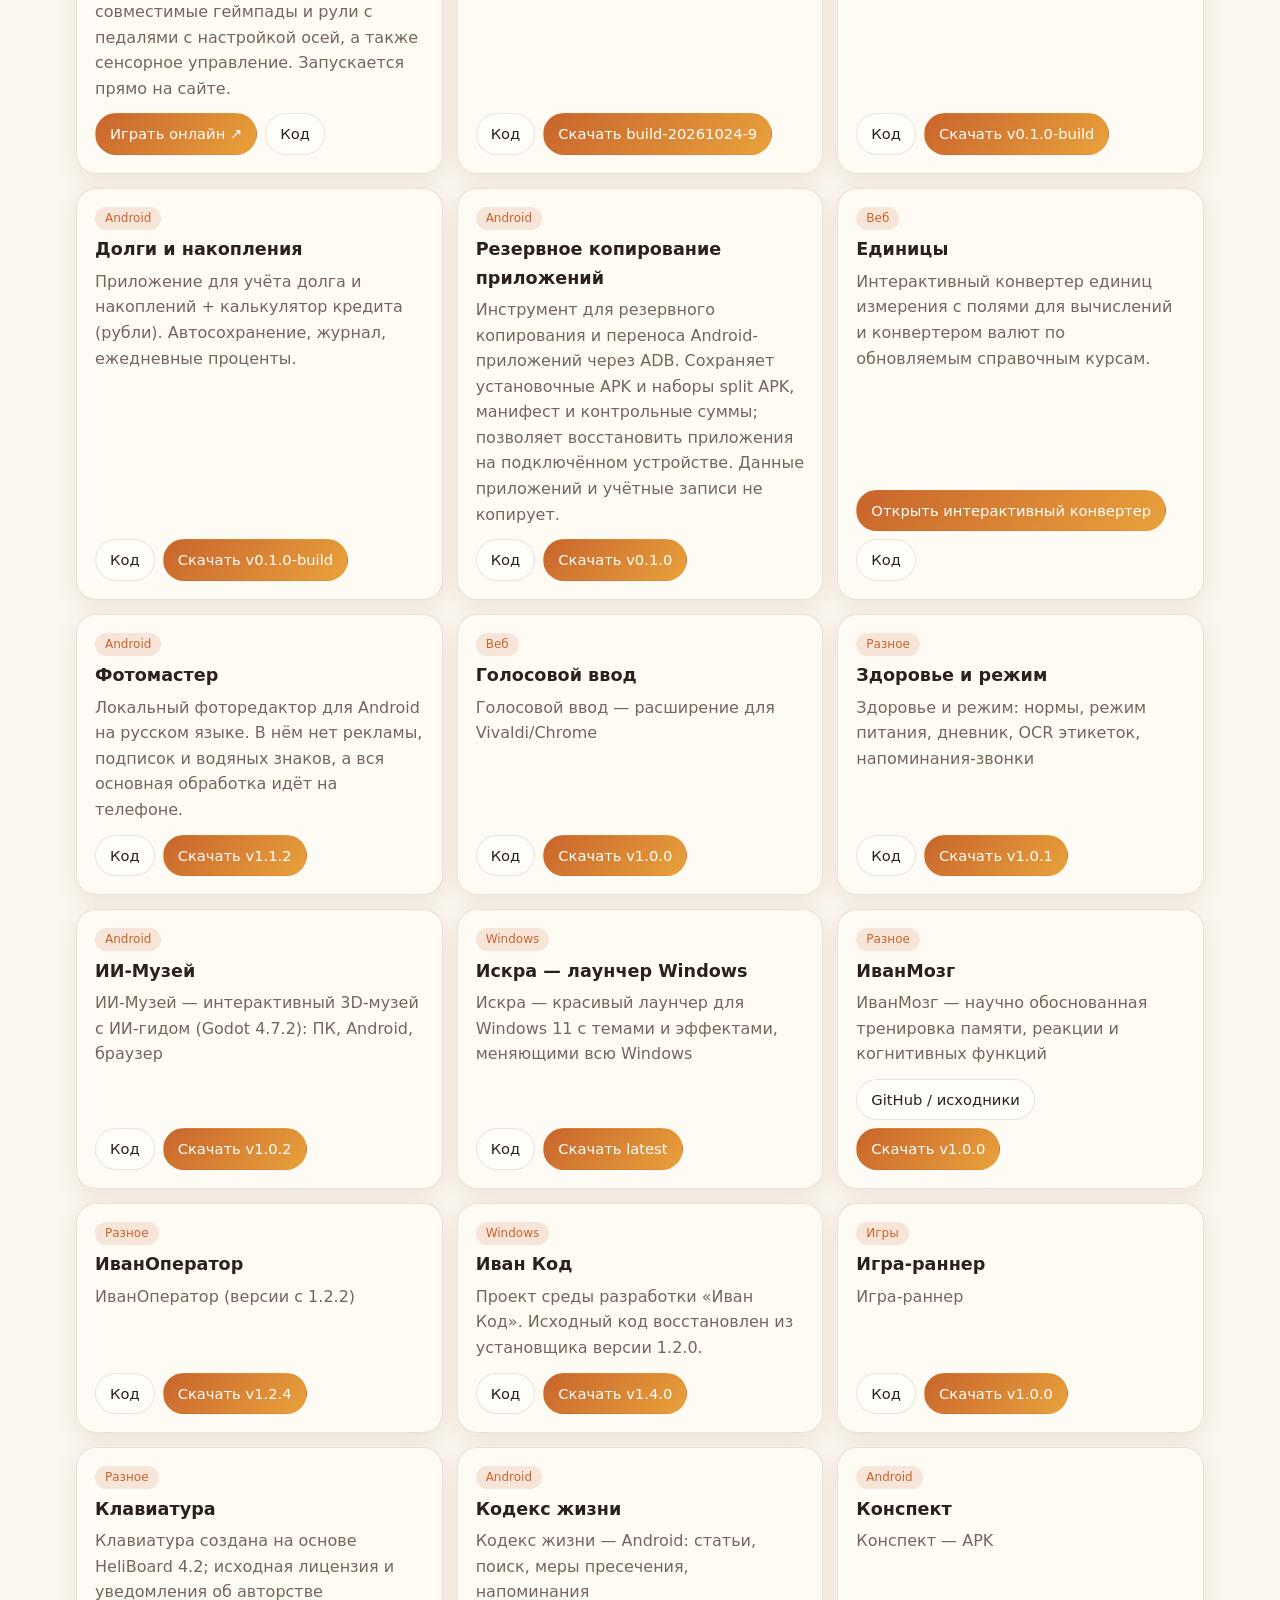
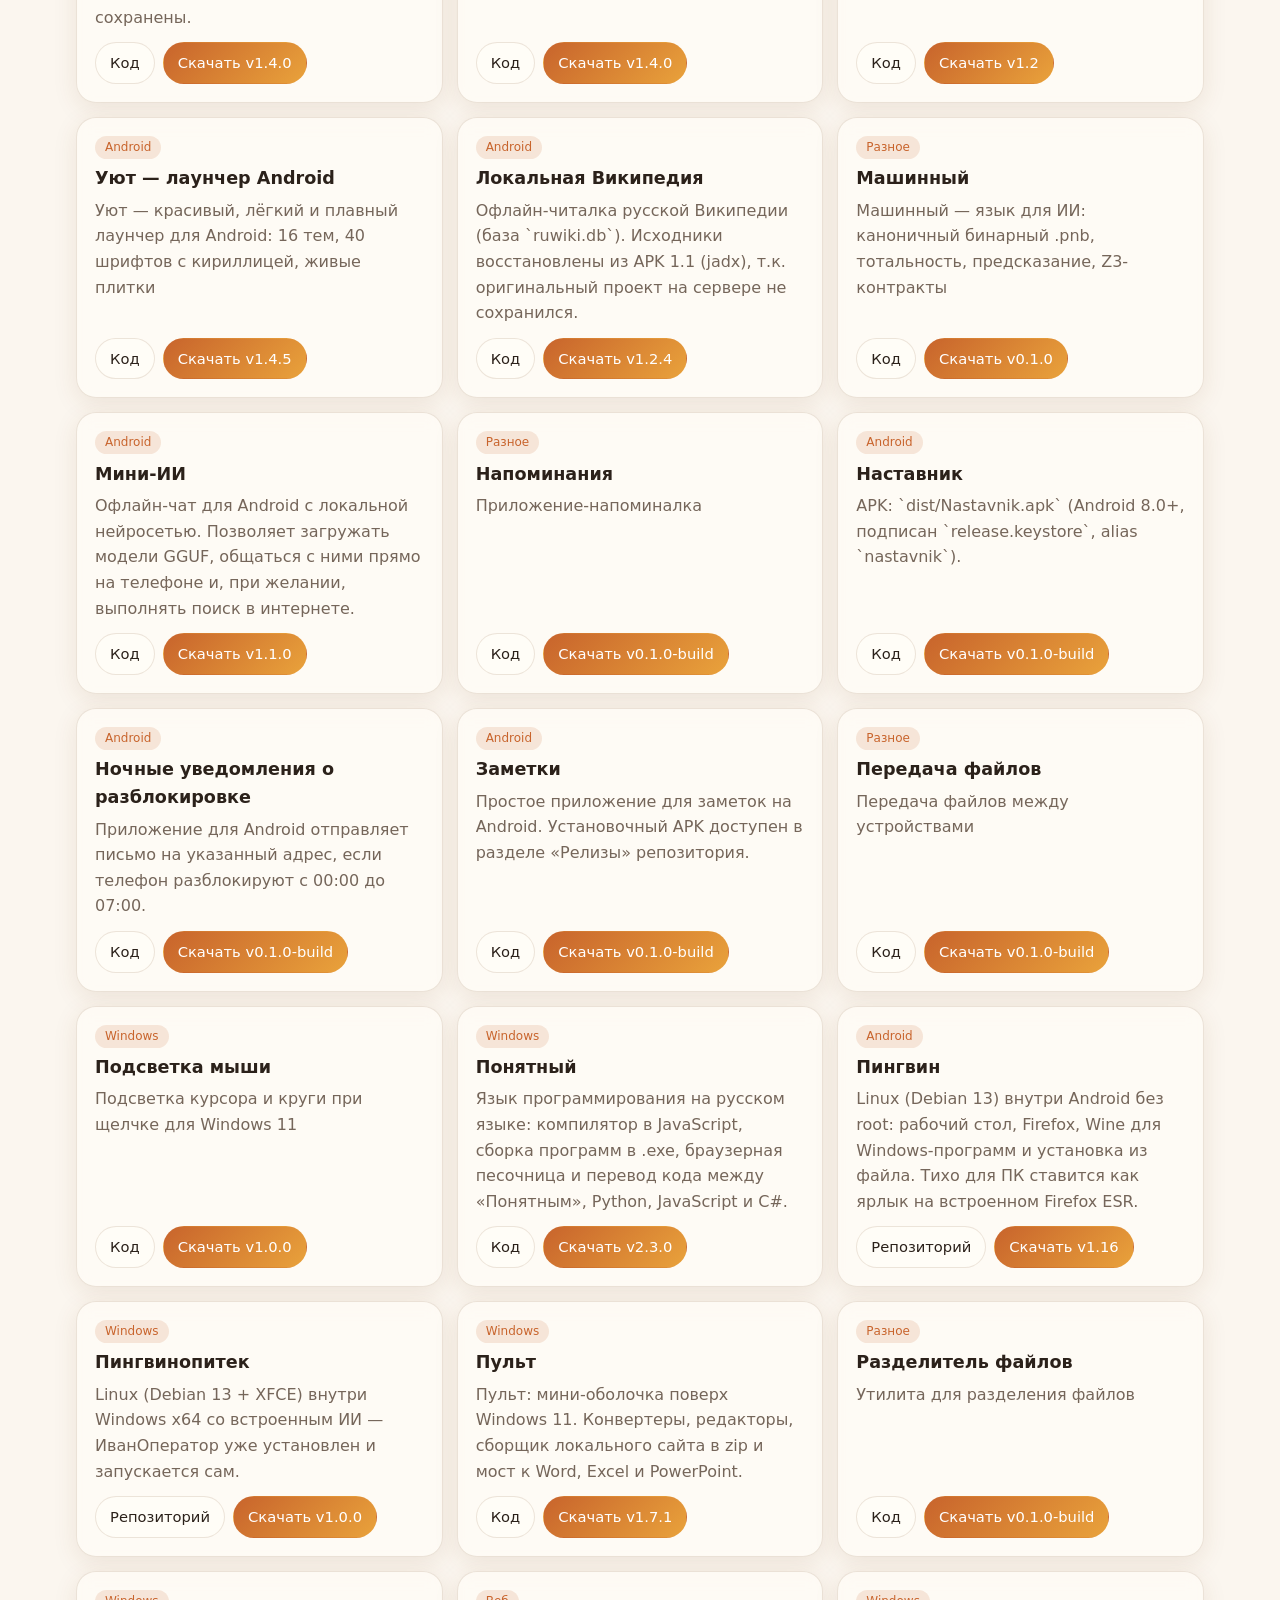
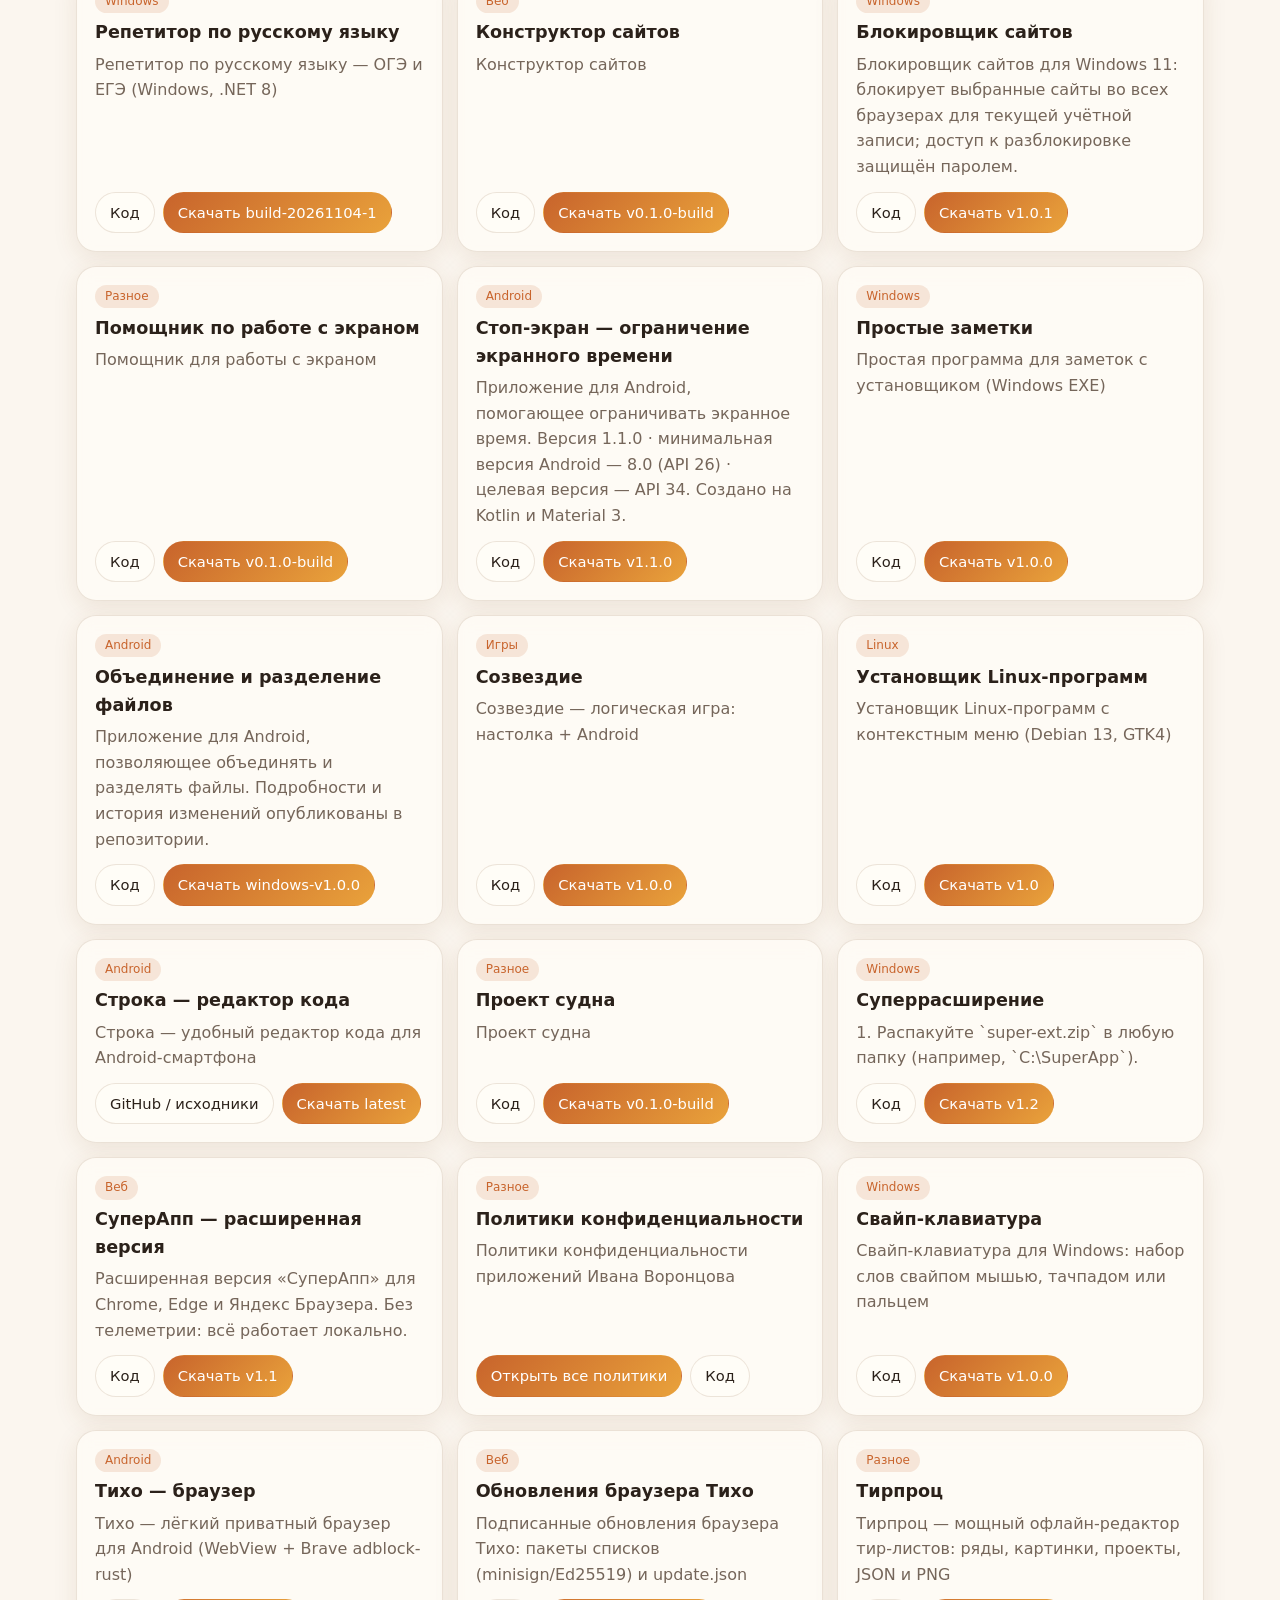
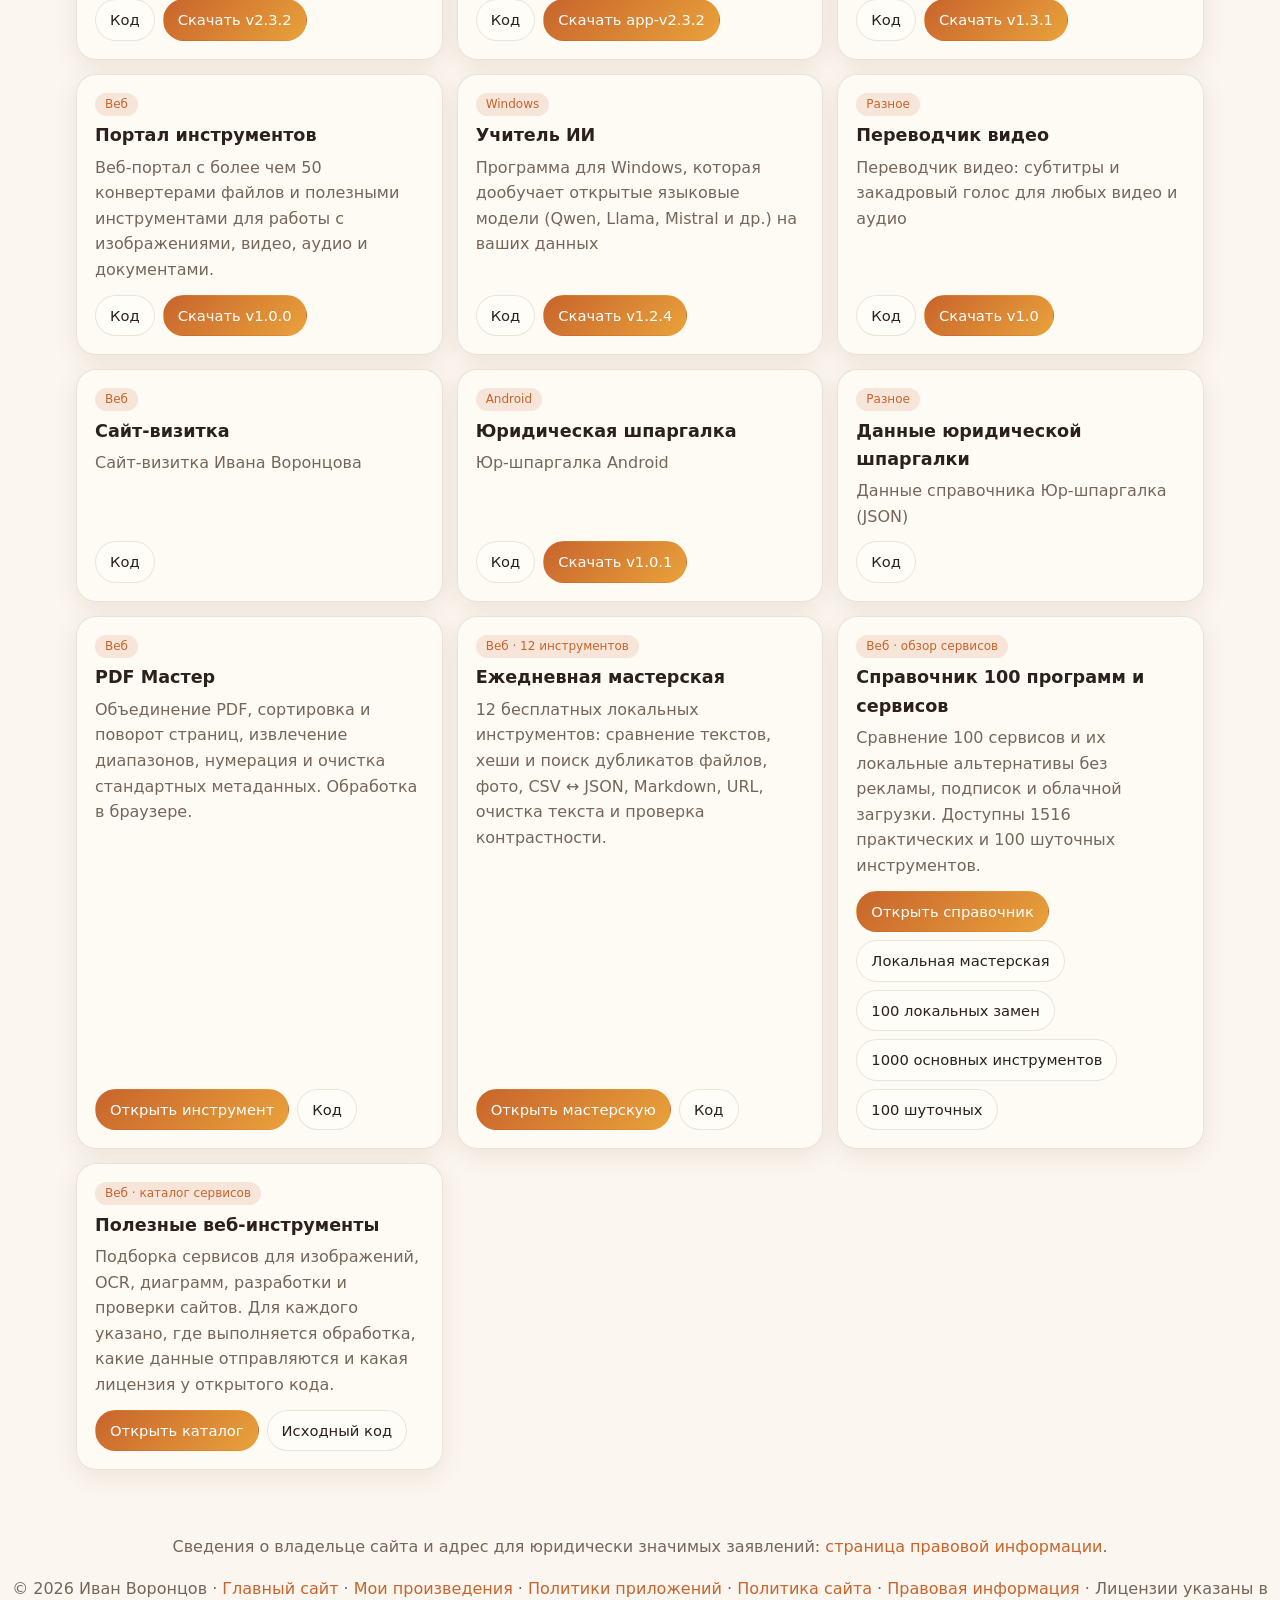
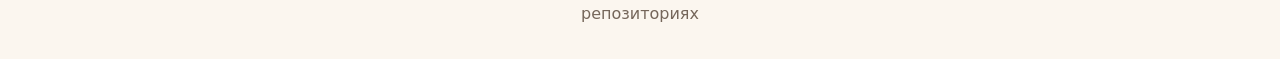
==== commit c1341639: "Fix Matryoshka links and add padded research cards to portfolio" ====
--- a/index.html
+++ b/index.html
@@ -67,6 +67,20 @@
 .author-works{display:flex;align-items:center;justify-content:space-between;gap:20px;padding:clamp(18px,3vw,28px);margin:24px 0}
 .author-works h2{font-size:clamp(1.2rem,3vw,1.55rem);margin:10px 0 4px}
 .author-works p{margin:0 0 16px;color:var(--mut);max-width:58ch}
+
+/* Dedicated research cards with consistent internal spacing on desktop and mobile. */
+.research-panel{margin:22px 0 28px;padding:clamp(18px,3vw,28px);border:1px solid var(--bd);border-radius:22px;background:var(--card);box-shadow:var(--sh)}
+.research-panel-header{margin:0 0 16px}
+.research-panel-header h2{font-size:clamp(1.25rem,3vw,1.65rem);line-height:1.2;margin:8px 0}
+.research-panel-header p{max-width:72ch;color:var(--mut);margin:0}
+.research-grid{display:grid;grid-template-columns:repeat(auto-fit,minmax(min(100%,260px),1fr));gap:14px}
+.research-card{min-width:0;display:flex;flex-direction:column;align-items:flex-start;gap:8px;padding:clamp(16px,2.5vw,22px);border:1px solid var(--bd);border-radius:16px;background:color-mix(in srgb,var(--card) 88%,var(--bg))}
+.research-card h3{font-size:1.08rem;line-height:1.25;margin:2px 0}
+.research-card p{color:var(--mut);margin:0 0 12px;max-width:62ch;flex:1}
+.research-card .act{display:flex;gap:8px;flex-wrap:wrap;margin-top:auto}
+.research-card .btn{display:inline-flex;align-items:center;justify-content:center;max-width:100%;white-space:normal;text-align:center;line-height:1.35}
+@media(max-width:480px){.research-panel{padding:16px}.research-card{padding:16px}.research-card .act{width:100%}}
+
 .works-mark{font-size:clamp(2.8rem,8vw,4.6rem);line-height:1;filter:drop-shadow(0 8px 14px rgba(120,70,30,.16))}
 .result-count{margin:8px 0 14px}
 footer a{text-decoration:none}
@@ -90,10 +104,37 @@
 <link rel="stylesheet" href="assets/site-support.css">
 <script src="assets/site-support.js" defer></script>
 </head><body>
-<header><div class="wrap"><a class="logo" href="https://ivanivorontsov-sudo.github.io/vizitka/">Иван Воронцов</a><nav class="toplinks" aria-label="Навигация"><a href="https://ivanivorontsov-sudo.github.io/">Главный сайт</a><a href="https://ivanivorontsov-sudo.github.io/projects/">Флагманские проекты</a><a href="https://ivanivorontsov-sudo.github.io/articles/local-browser-workshop/">О мастерской</a><a href="https://ivanivorontsov-sudo.github.io/tools-audit/web-tools.html">1000 основных инструментов</a><a href="https://ivanivorontsov-sudo.github.io/proofs/">Короткие доказательства</a><a href="https://ivanivorontsov-sudo.github.io/aefh/v7.4/">AEFH v7.4</a><a href="https://ivanivorontsov-sudo.github.io/vizitka/en/" lang="en" aria-label="English version">EN</a><a href="https://www.chitalnya.ru/users/ivanvorontsov/" target="_blank" rel="noopener noreferrer">Читальня</a><a href="https://github.com/ivanivorontsov-sudo">GitHub</a></nav><button class="theme" id="theme" type="button">Тема</button></div></header>
+<header><div class="wrap"><a class="logo" href="https://ivanivorontsov-sudo.github.io/vizitka/">Иван Воронцов</a><nav class="toplinks" aria-label="Навигация"><a href="https://ivanivorontsov-sudo.github.io/">Главный сайт</a><a href="https://ivanivorontsov-sudo.github.io/projects/">Флагманские проекты</a><a href="https://ivanivorontsov-sudo.github.io/articles/local-browser-workshop/">О мастерской</a><a href="https://ivanivorontsov-sudo.github.io/tools-audit/web-tools.html">1000 основных инструментов</a><a href="https://ivanivorontsov-sudo.github.io/proofs/">Короткие доказательства</a><a href="https://ivanivorontsov-sudo.github.io/aefh/v7.5/">AEFH v7.5</a><a href="https://ivanivorontsov-sudo.github.io/vizitka/en/" lang="en" aria-label="English version">EN</a><a href="https://www.chitalnya.ru/users/ivanvorontsov/" target="_blank" rel="noopener noreferrer">Читальня</a><a href="https://github.com/ivanivorontsov-sudo">GitHub</a></nav><button class="theme" id="theme" type="button">Тема</button></div></header>
 <main class="wrap">
 <h1>Иван <span>Воронцов</span></h1>
-<p class="lead">Разрабатываю приложения, игры и инструменты для Android, Windows, Linux и веба. Исходный код проектов — на <a href="https://github.com/ivanivorontsov-sudo">GitHub</a>. Стихи и другие произведения — на Читальне.</p><p class="lead"><strong>Текущая исследовательская редакция: <a href="https://ivanivorontsov-sudo.github.io/aefh/v7.4/">AEFH v7.4</a>.</strong> <a href="https://ivanivorontsov-sudo.github.io/vizitka/en/" lang="en">English portfolio →</a></p><p class="lead"><a href="https://ivanivorontsov-sudo.github.io/projects/">Отдельные страницы флагманских проектов</a> · <a href="https://ivanivorontsov-sudo.github.io/articles/local-browser-workshop/">Как устроена веб-мастерская</a> · <a href="https://ivanivorontsov-sudo.github.io/proofs/">Короткие математические доказательства</a></p>
+<p class="lead">Разрабатываю приложения, игры и инструменты для Android, Windows, Linux и веба. Исходный код проектов — на <a href="https://github.com/ivanivorontsov-sudo">GitHub</a>. Стихи и другие произведения — на Читальне.</p><p class="lead"><a href="https://ivanivorontsov-sudo.github.io/vizitka/en/" lang="en">English portfolio →</a></p><p class="lead"><a href="https://ivanivorontsov-sudo.github.io/projects/">Отдельные страницы флагманских проектов</a> · <a href="https://ivanivorontsov-sudo.github.io/articles/local-browser-workshop/">Как устроена веб-мастерская</a> · <a href="https://ivanivorontsov-sudo.github.io/proofs/">Короткие математические доказательства</a>
+</p>
+<section class="research-panel" aria-labelledby="research-title">
+  <div class="research-panel-header">
+    <span class="tag">Научный раздел</span>
+    <h2 id="research-title">Математические исследования</h2>
+    <p>Отдельные материалы по операторным неравенствам, энтропии и математическим доказательствам. В каждой работе обозначены границы результатов и статус проверок.</p>
+  </div>
+  <div class="research-grid">
+    <article class="research-card">
+      <span class="tag">Полная рукопись</span>
+      <h3>AEFH v7.5</h3>
+      <p>14 теорем, технические приложения A.4–A.5, интерактивные лаборатории, численные и символьные проверки.</p>
+      <div class="act">
+        <a class="btn" href="https://ivanivorontsov-sudo.github.io/aefh/v7.5/">Открыть AEFH v7.5</a>
+        <a class="btn ghost" href="https://ivanivorontsov-sudo.github.io/en/research/aefh-v7-5/" lang="en">English overview</a>
+      </div>
+    </article>
+    <article class="research-card">
+      <span class="tag">Короткие работы</span>
+      <h3>Математические доказательства</h3>
+      <p>Небольшие самостоятельные решения с формулировками, полными доказательствами и оговорками о границах применимости.</p>
+      <div class="act">
+        <a class="btn" href="https://ivanivorontsov-sudo.github.io/proofs/">Открыть сборник доказательств</a>
+      </div>
+    </article>
+  </div>
+</section>
 <details class="legal-notice"><summary>Правовая информация и важные предупреждения (прототипы проверяйте; «ГлазУх» — только безопасные домашние тесты)</summary><p>В разработке проектов использовался ИИ: идеи и промты предоставлял Иван Воронцов, однако это не означает полного ручного контроля или гарантии безошибочности результата. Перед запуском самостоятельно проверьте файлы, лицензии, совместимость и возможные риски. Скачивайте и используйте программы только если понимаете последствия и обязуетесь соблюдать законы и правила соответствующих сервисов.</p><p><strong>Запрещено использовать мои программы для обхода подписок, оплаты, лицензий, DRM и иных ограничений, а также для несанкционированной модификации стороннего ПО.</strong> <strong>Идеи и концепции игр для ретро-приставок предоставлены Максимом Турцевичем.</strong></p><p class="safety-note"><strong>Отдельное предупреждение о «ГлазУх»:</strong> это только тестовый прототип. Использовать его можно исключительно для безопасных проверок внутри дома. Запрещено полагаться на него при передвижении, переходе дороги, на улице и в любых опасных сценариях. Он не заменяет трость, собаку-проводника, сопровождение или другие надёжные средства безопасности.</p><p><a href="https://ivanivorontsov-sudo.github.io/legal.html">Правовая информация и порядок подачи жалоб →</a> · <a href="https://ivanivorontsov-sudo.github.io/privacy.html">Политика конфиденциальности →</a></p></details>
 <section aria-labelledby="catalog-about" class="catalog-intro">
 <h2 id="catalog-about">Программы, приложения, игры</h2>
@@ -125,7 +166,7 @@
 <div class="tools"><input type="search" id="q" placeholder="Поиск по проектам…" aria-label="Поиск по проектам"><div class="chips" role="group" aria-label="Категории"><button class="chip" data-c="all" aria-pressed="true">Все</button><button class="chip" data-c="android" aria-pressed="false">Android</button><button class="chip" data-c="linux" aria-pressed="false">Linux</button><button class="chip" data-c="win" aria-pressed="false">Windows</button><button class="chip" data-c="web" aria-pressed="false">Веб</button><button class="chip" data-c="misc" aria-pressed="false">Разное</button><button class="chip" data-c="game" aria-pressed="false">Игры</button></div></div>
 <p class="lead result-count" style="font-size:.95rem">Показано: <b id="cnt">79</b></p>
 <div class="grid">
-<article class="card" id="category-linux" data-cat="linux" data-q="matryoshka матрёшка debian 13 kde plasma live система linux"><span class="tag">Linux · Debian 13</span><h3><a href="/projects/matryoshka-os/">Матрёшка ОС</a></h3><p>Развиваемая live-система на Debian 13 и KDE Plasma 6 для x86_64, с загрузкой BIOS и UEFI. Перед установкой нужна резервная копия.</p><div class="act"><a class="btn ghost" href="https://github.com/ivanivorontsov-sudo/matryoshka-os-archive">GitHub / исходники</a><a class="btn" href="https://github.com/ivanivorontsov-sudo/matryoshka-os-archive/releases">Релизы</a></div></article>
+<article class="card" id="category-linux" data-cat="linux" data-q="matryoshka матрёшка debian 13 kde plasma live система linux"><span class="tag">Linux · Debian 13</span><h3><a href="/projects/matryoshka-os/">Матрёшка ОС</a></h3><p>Развиваемая live-система на Debian 13 и KDE Plasma 6 для x86_64, с загрузкой BIOS и UEFI. Перед установкой нужна резервная копия.</p><div class="act"><a class="btn ghost" href="https://github.com/ivanivorontsov-sudo/matryoshka-os">GitHub / исходники</a><a class="btn" href="https://github.com/ivanivorontsov-sudo/matryoshka-os/releases/latest">Релизы</a></div></article>
 <article class="card" id="category-android" data-cat="android" data-q="otuchenie отучение android приложение самопомощи азартное поведение видеоигры"><span class="tag">Android · Самопомощь</span><h3><a href="/projects/otuchenie/">Отучение</a></h3><p>Информационный инструмент самопомощи с паузой, дневником мыслей и планом защиты. Не является медицинским приложением и не заменяет специалиста.</p><div class="act"><a class="btn ghost" href="https://github.com/ivanivorontsov-sudo/otuchenie">GitHub / исходники</a><a class="btn" href="https://github.com/ivanivorontsov-sudo/otuchenie/releases">Релизы</a></div></article>
 
 
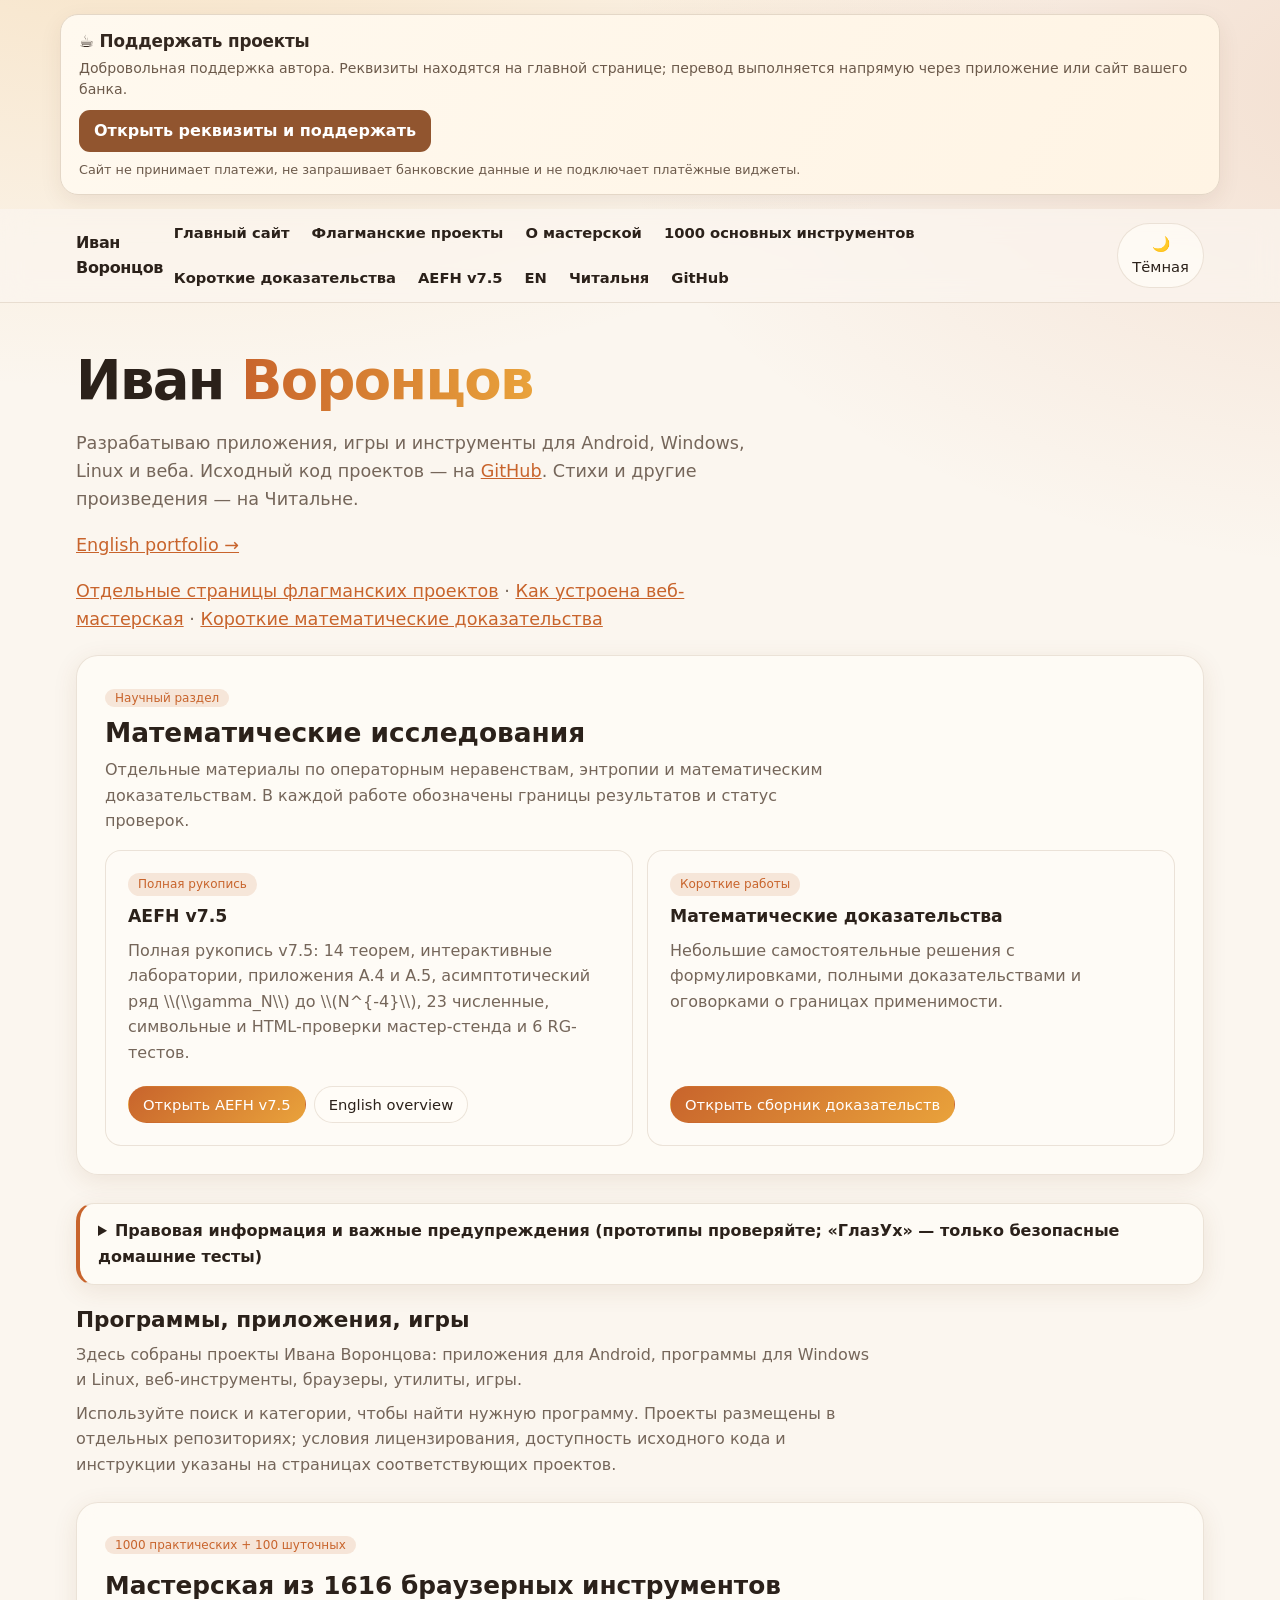
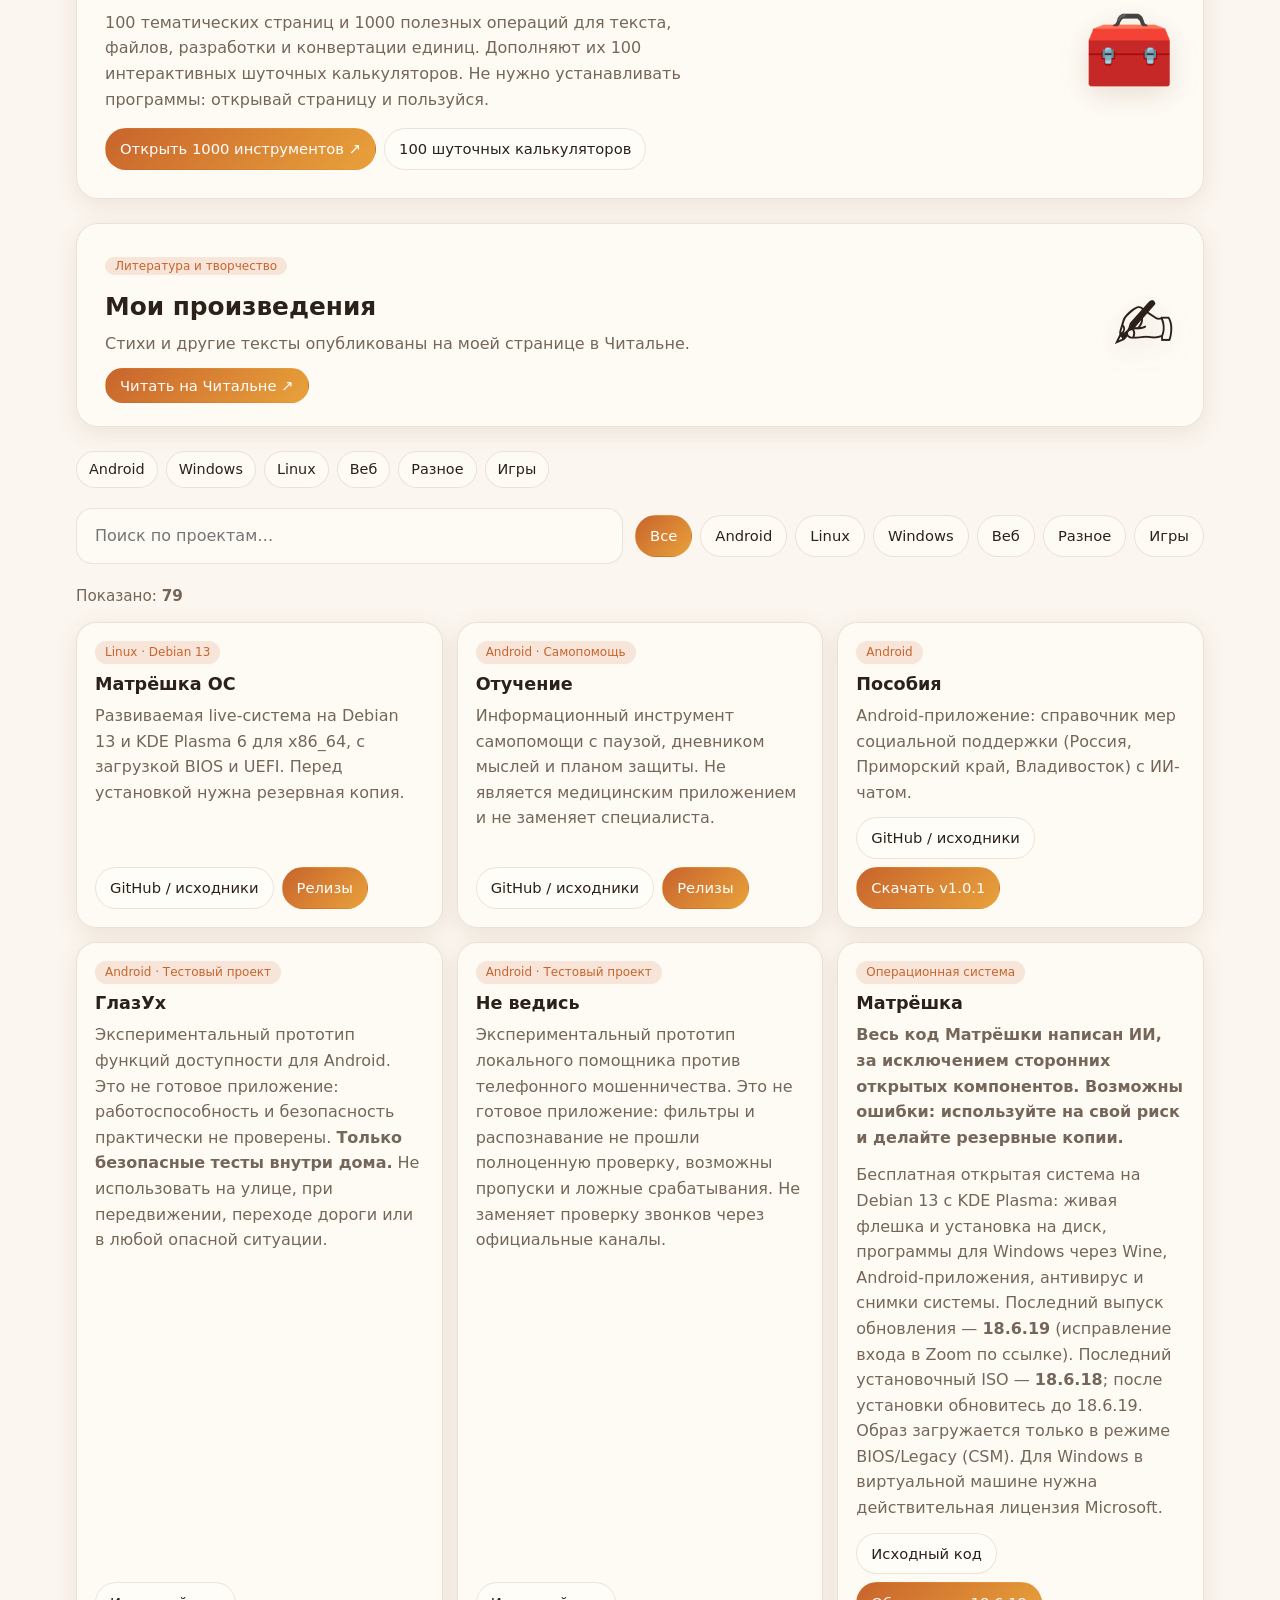
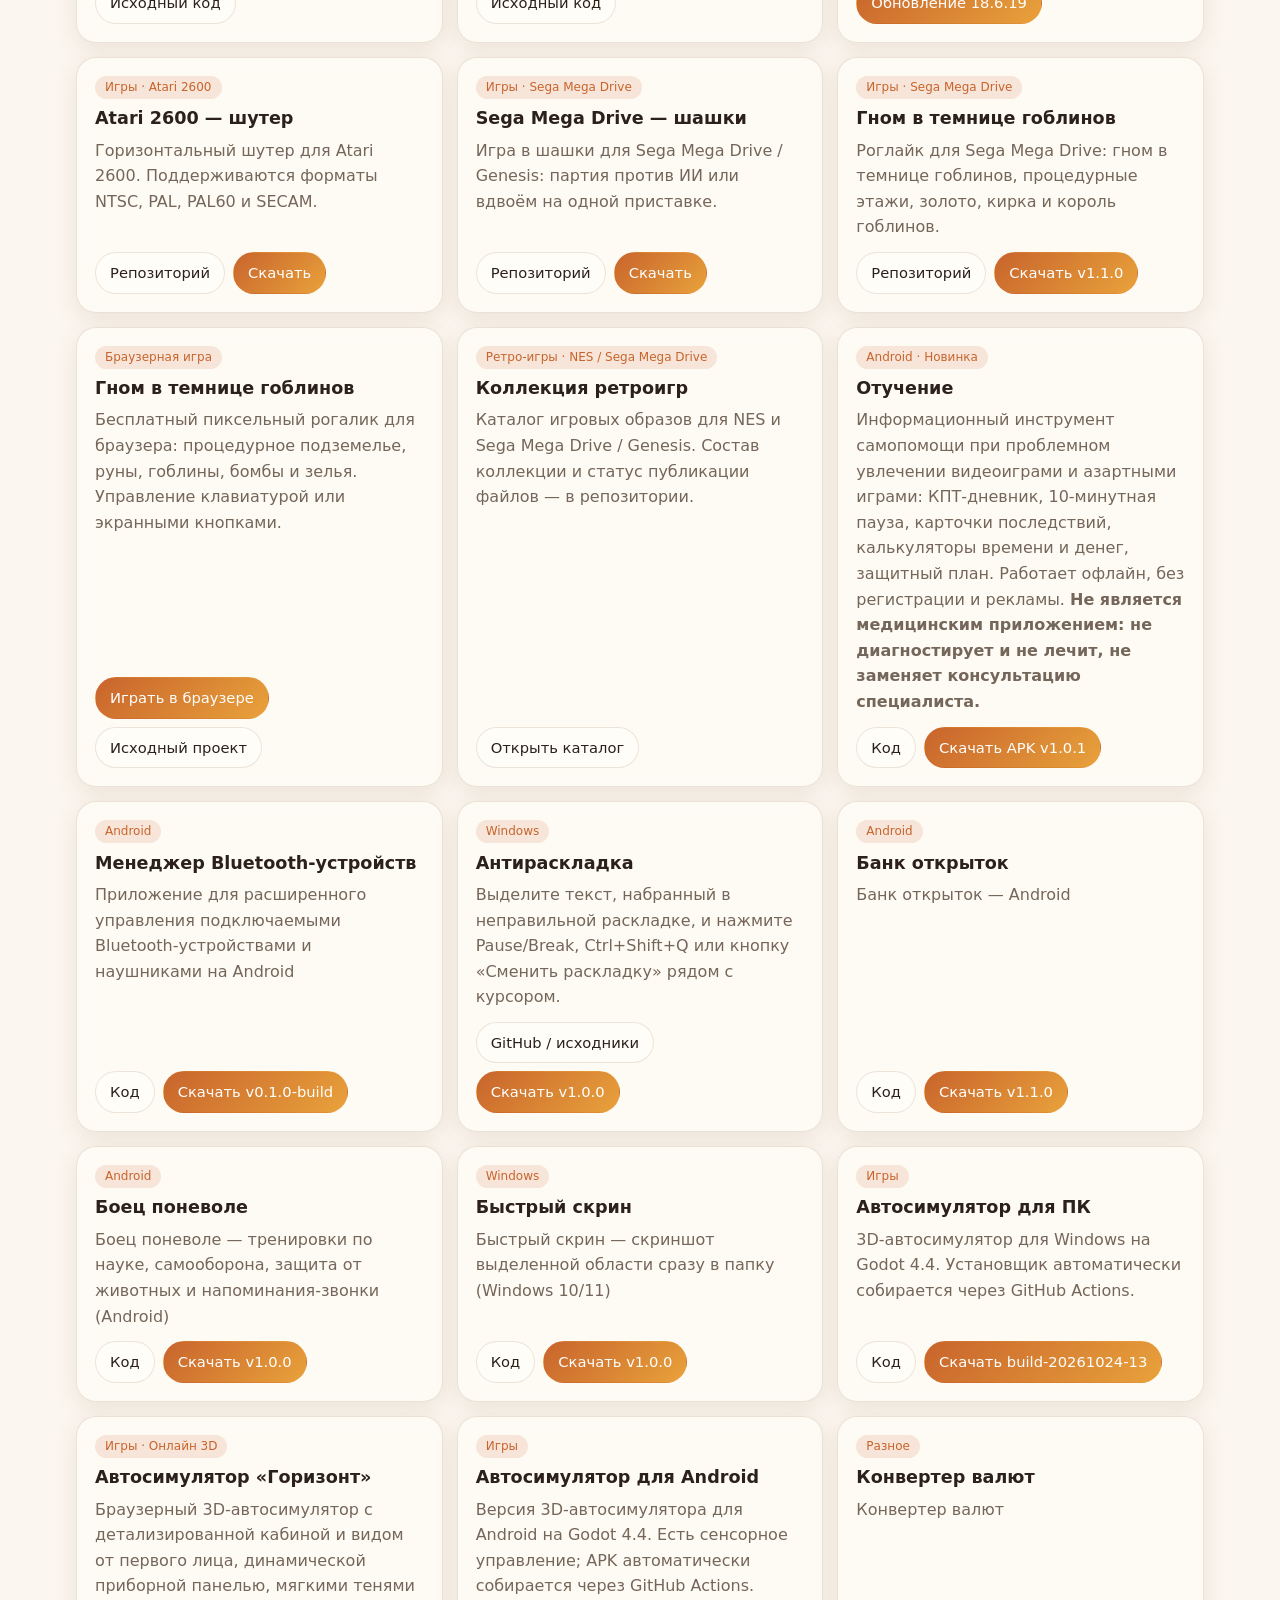
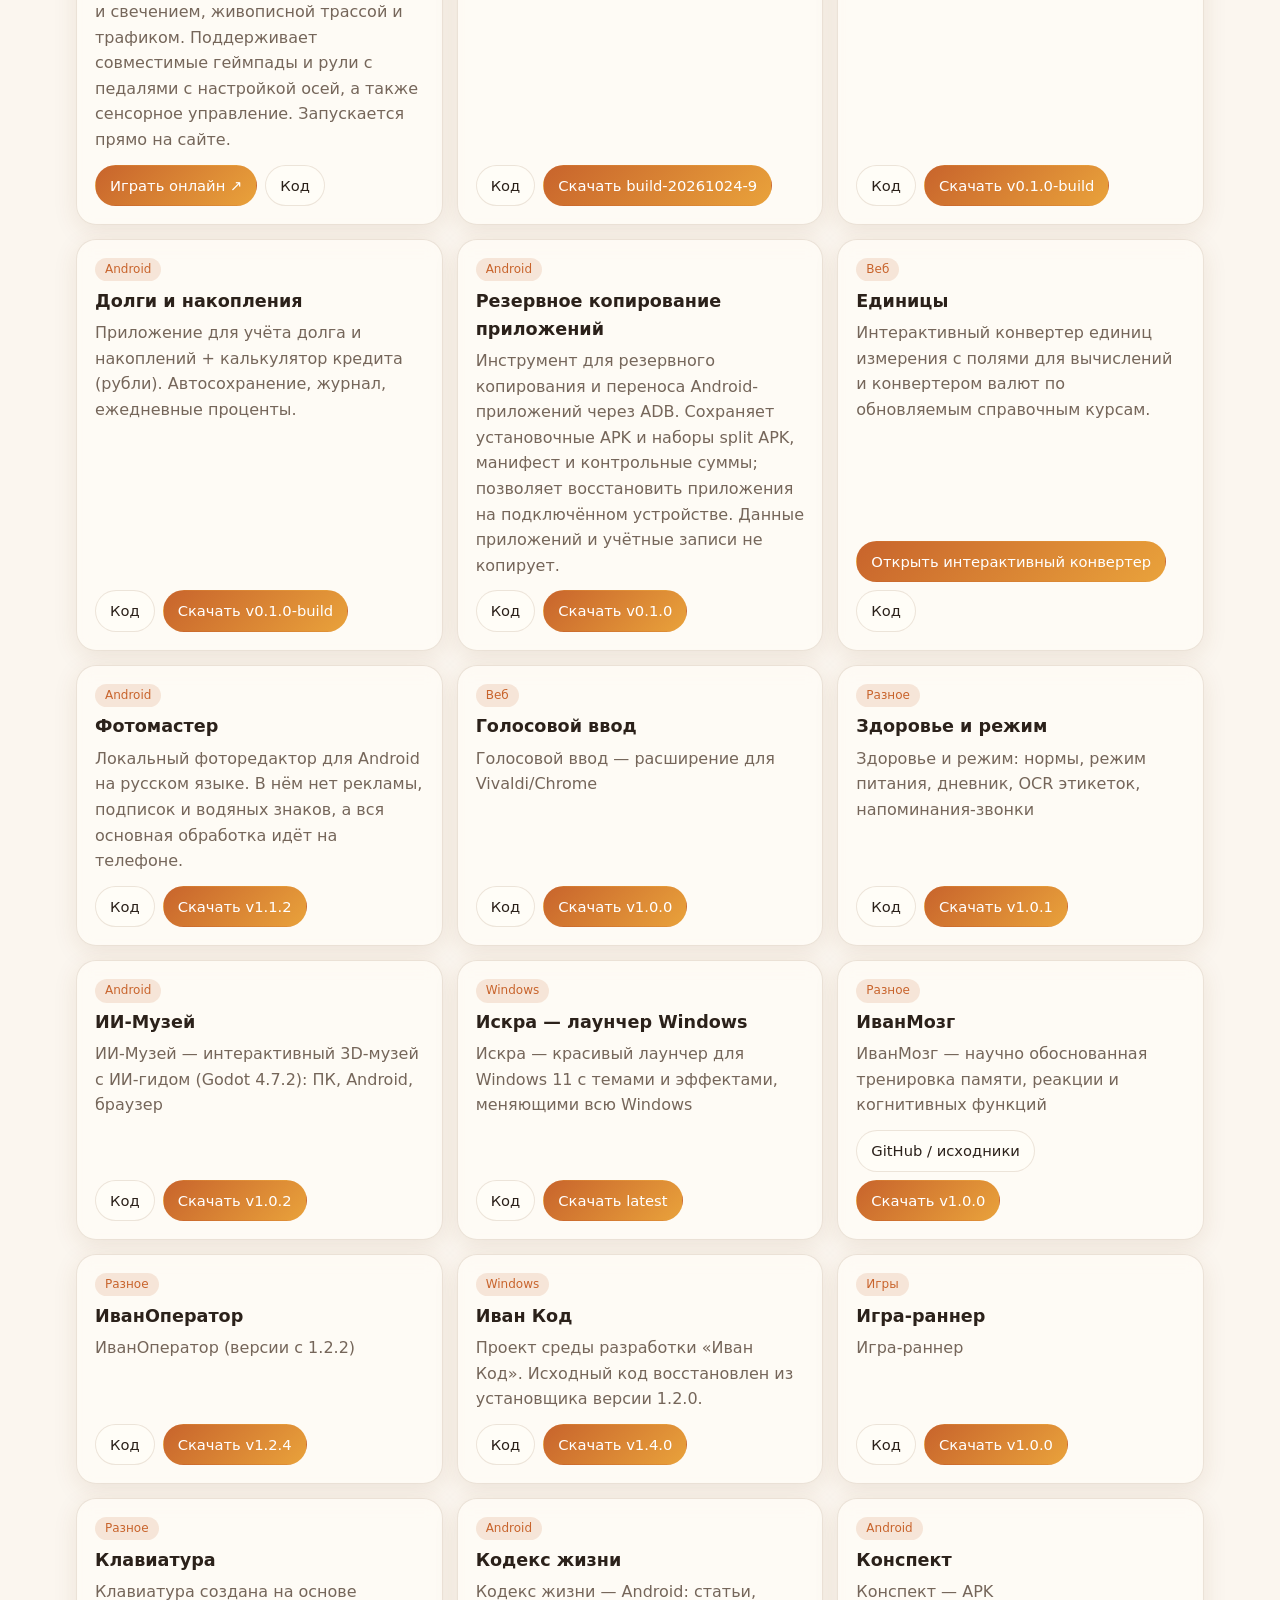
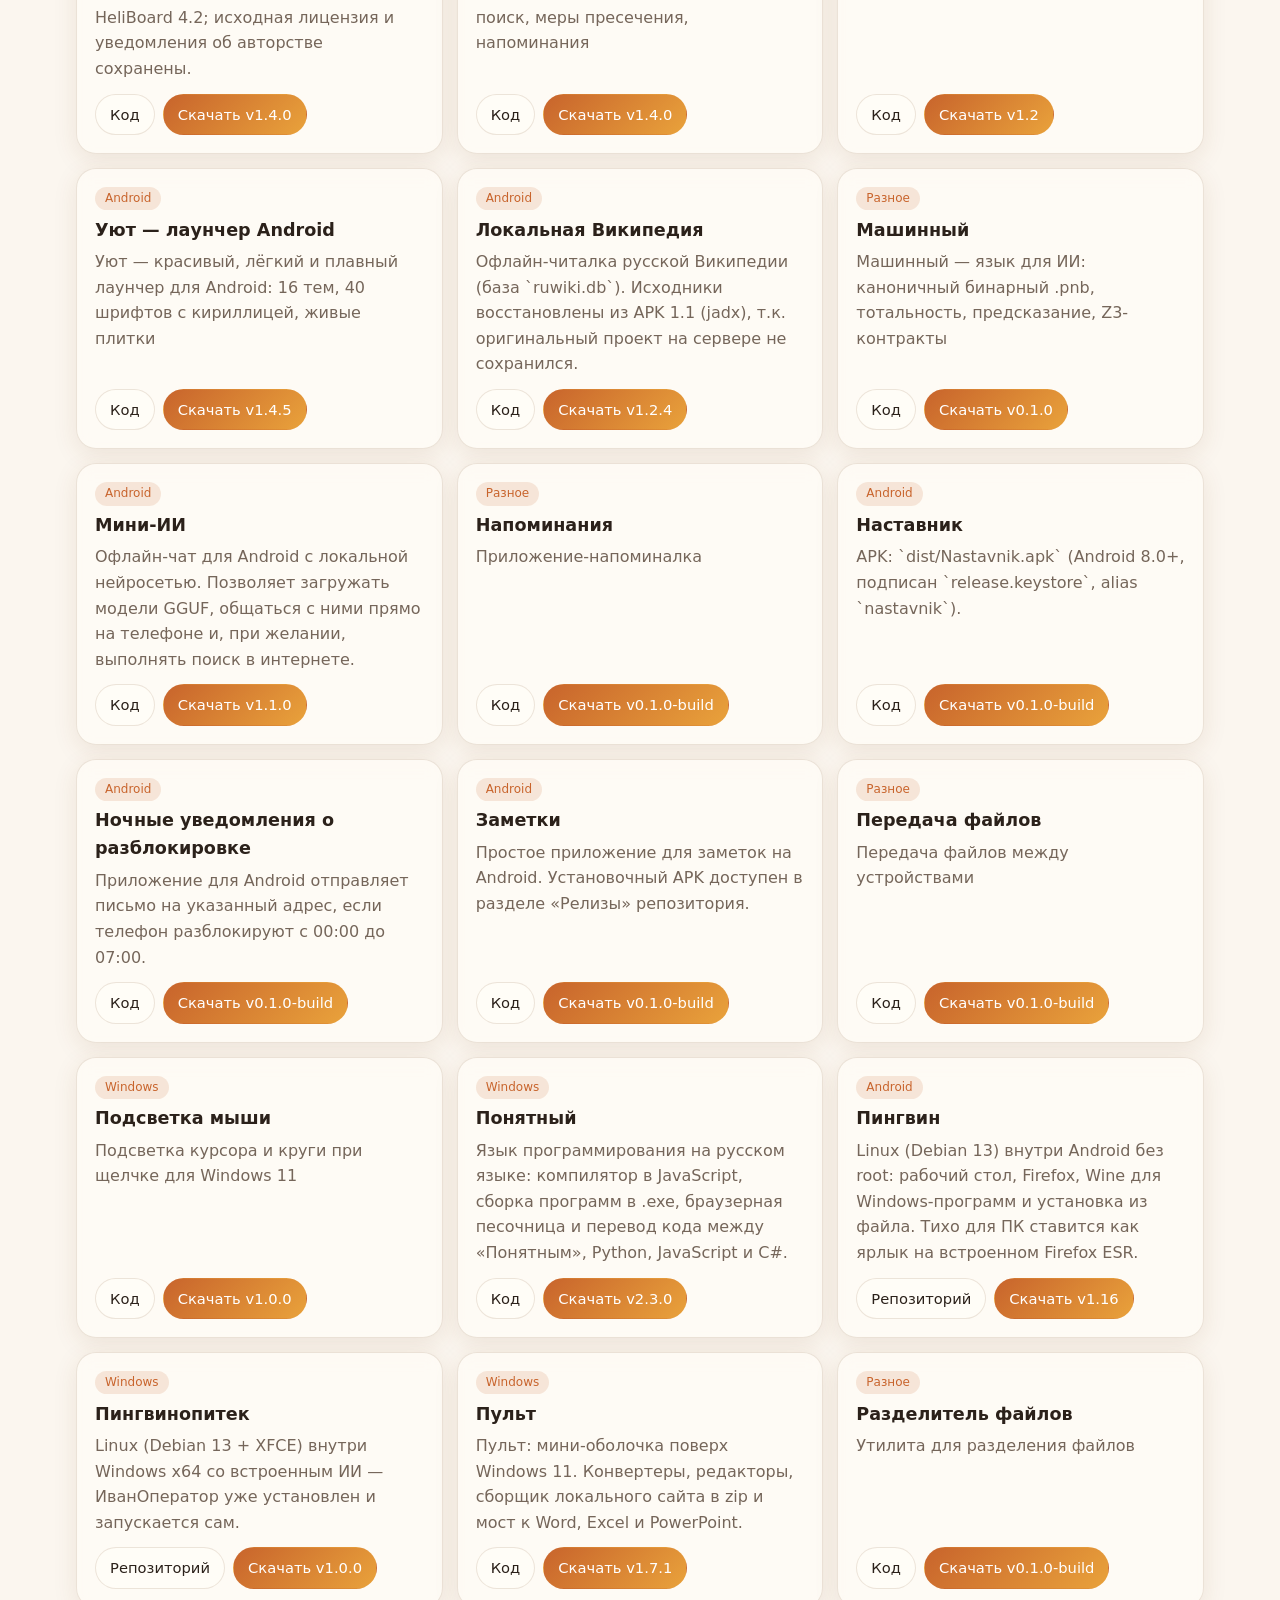
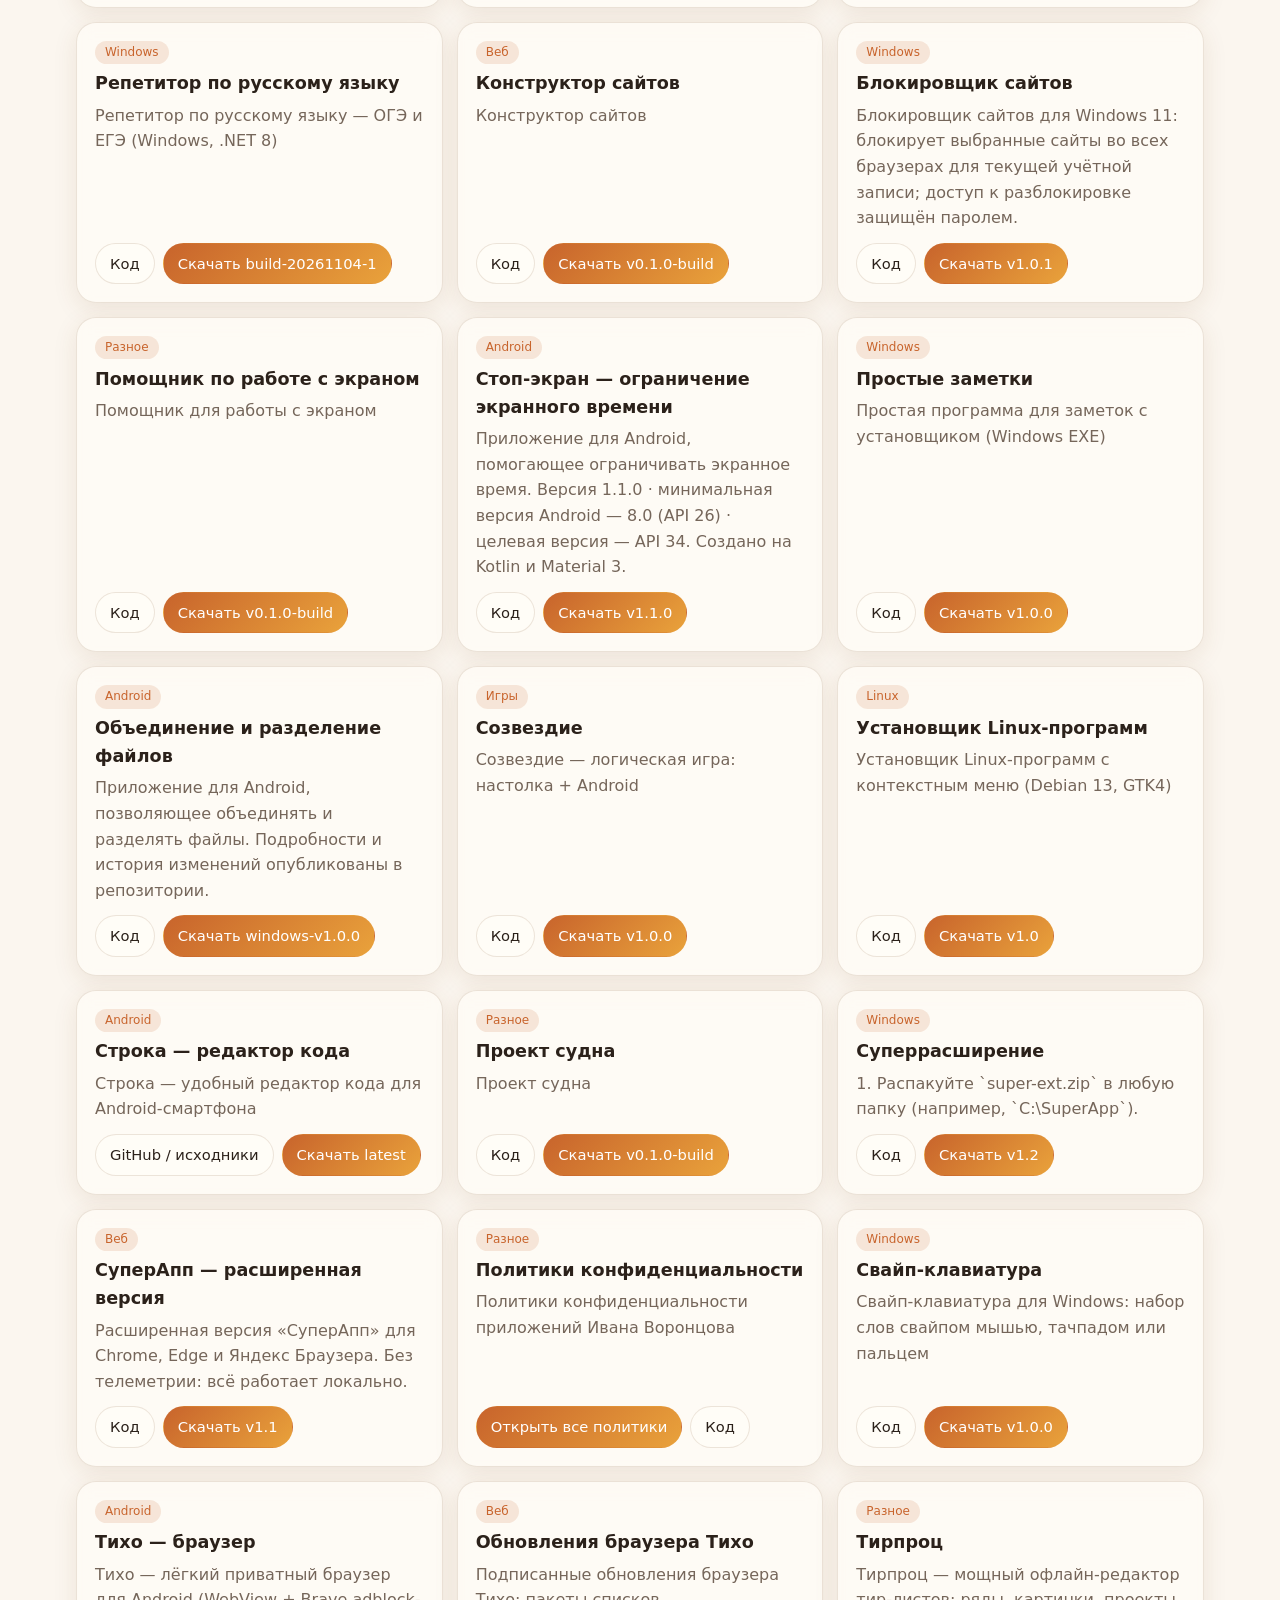
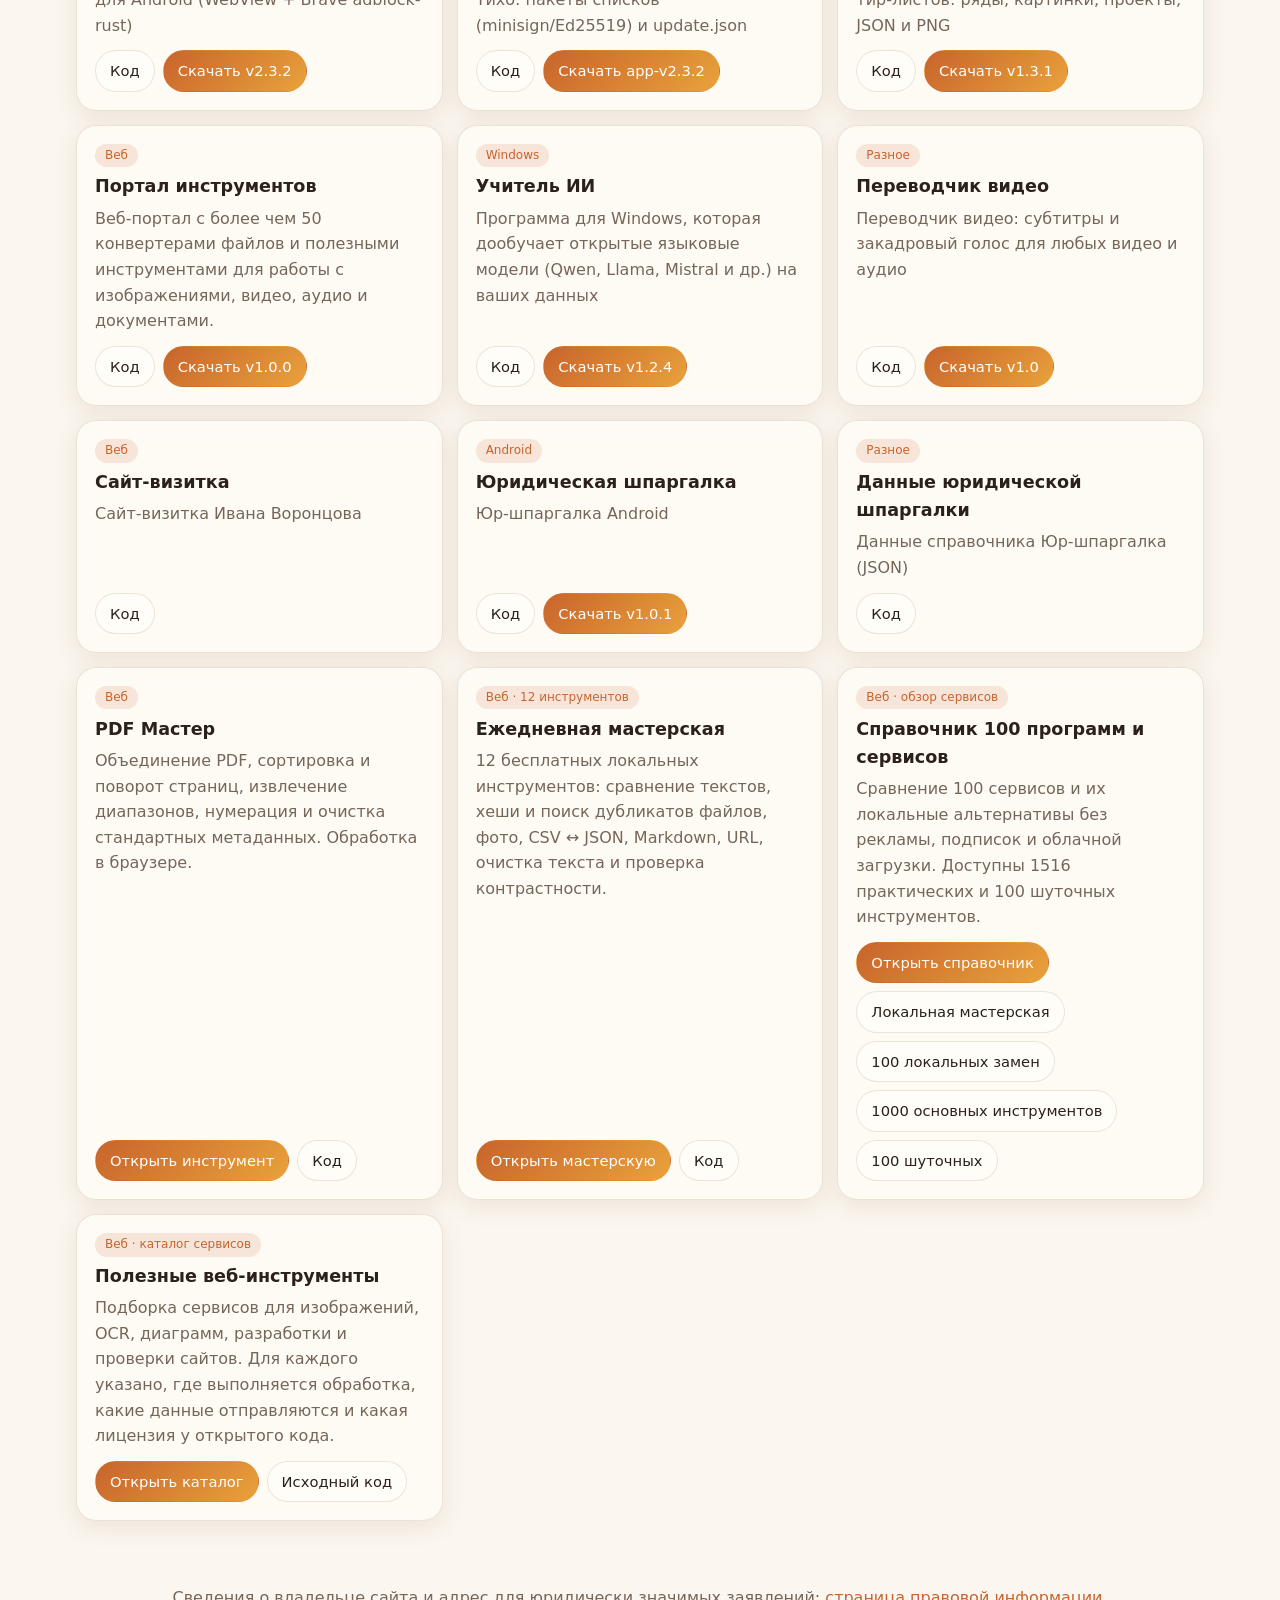
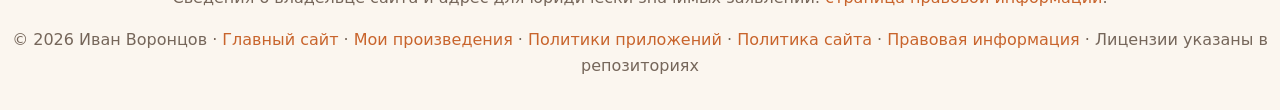
==== commit 6ff55280: "Expand Russian AEFH v7.5 portfolio card" ====
--- a/index.html
+++ b/index.html
@@ -119,7 +119,7 @@
     <article class="research-card">
       <span class="tag">Полная рукопись</span>
       <h3>AEFH v7.5</h3>
-      <p>14 теорем, технические приложения A.4–A.5, интерактивные лаборатории, численные и символьные проверки.</p>
+      <p>Полная рукопись v7.5: 14 теорем, интерактивные лаборатории, приложения A.4 и A.5, асимптотический ряд \\(\\gamma_N\\) до \\(N^{-4}\\), 23 численные, символьные и HTML-проверки мастер-стенда и 6 RG-тестов.</p>
       <div class="act">
         <a class="btn" href="https://ivanivorontsov-sudo.github.io/aefh/v7.5/">Открыть AEFH v7.5</a>
         <a class="btn ghost" href="https://ivanivorontsov-sudo.github.io/en/research/aefh-v7-5/" lang="en">English overview</a>
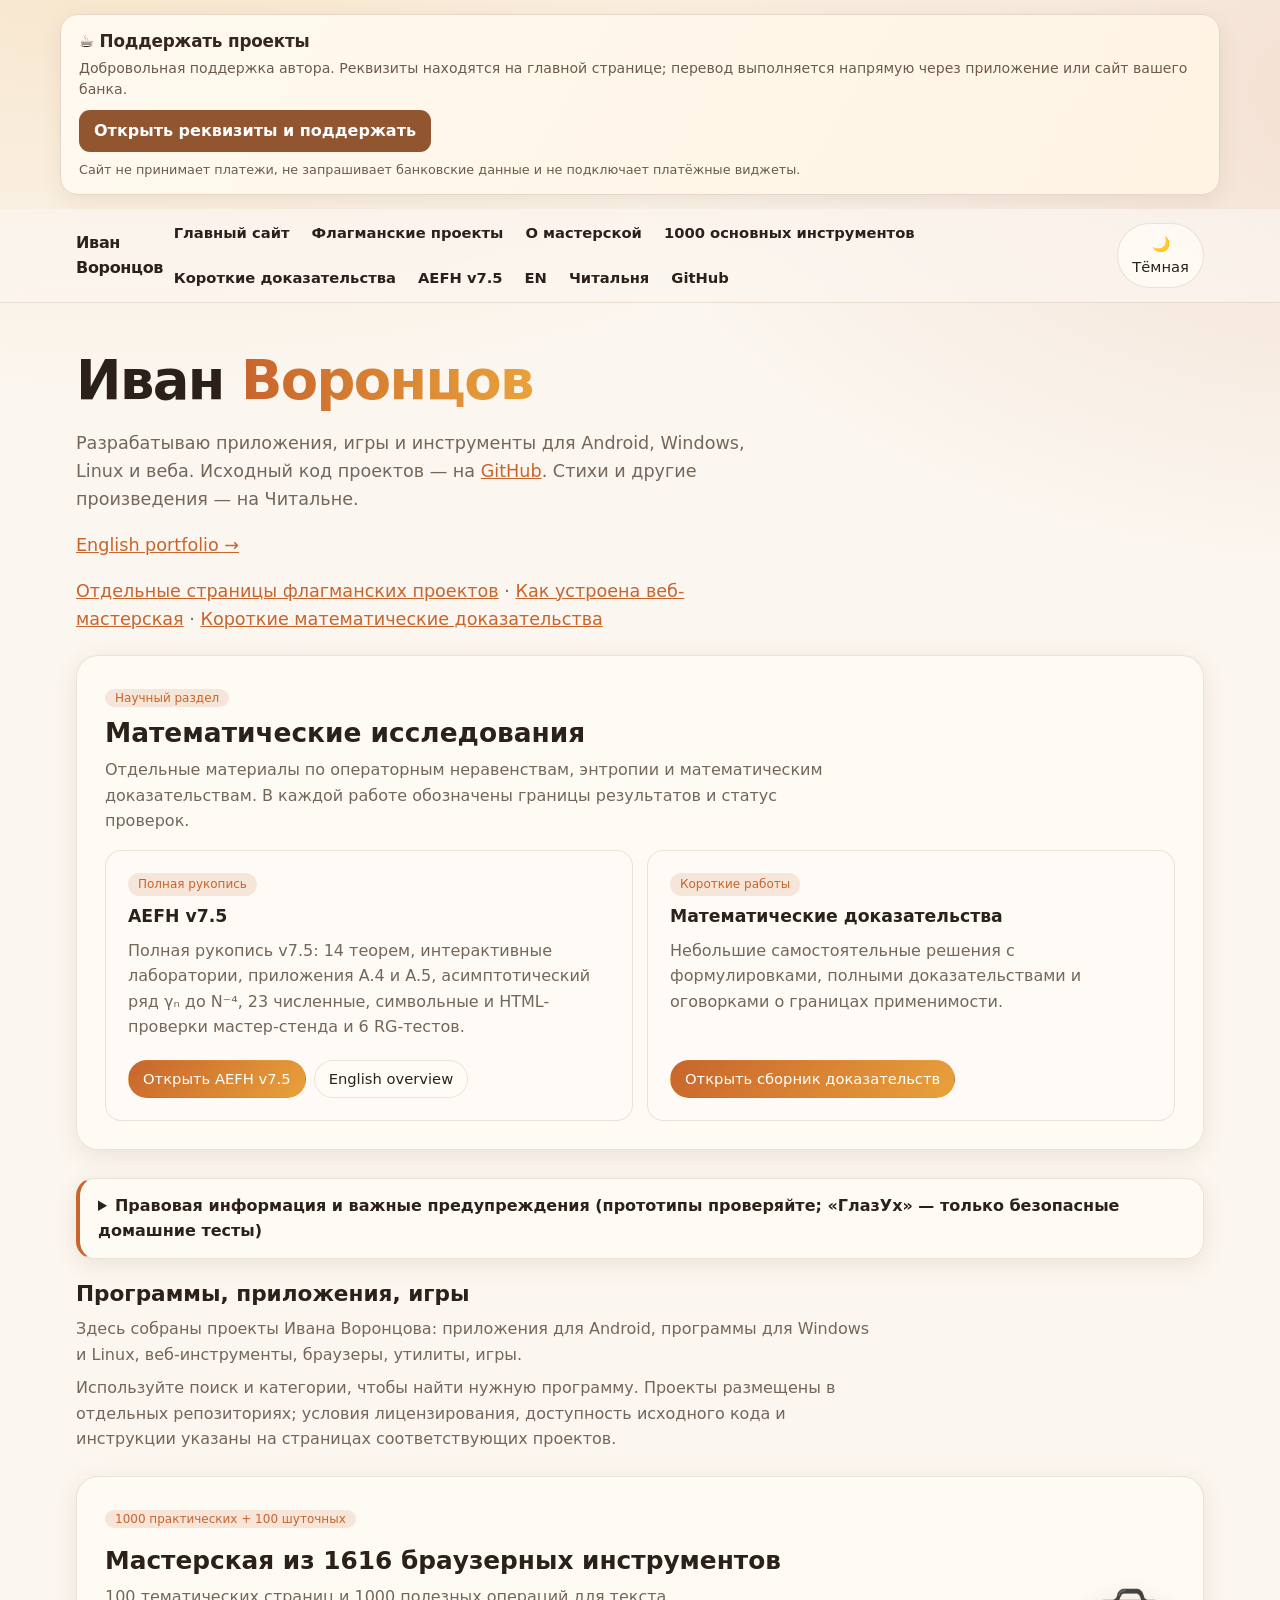
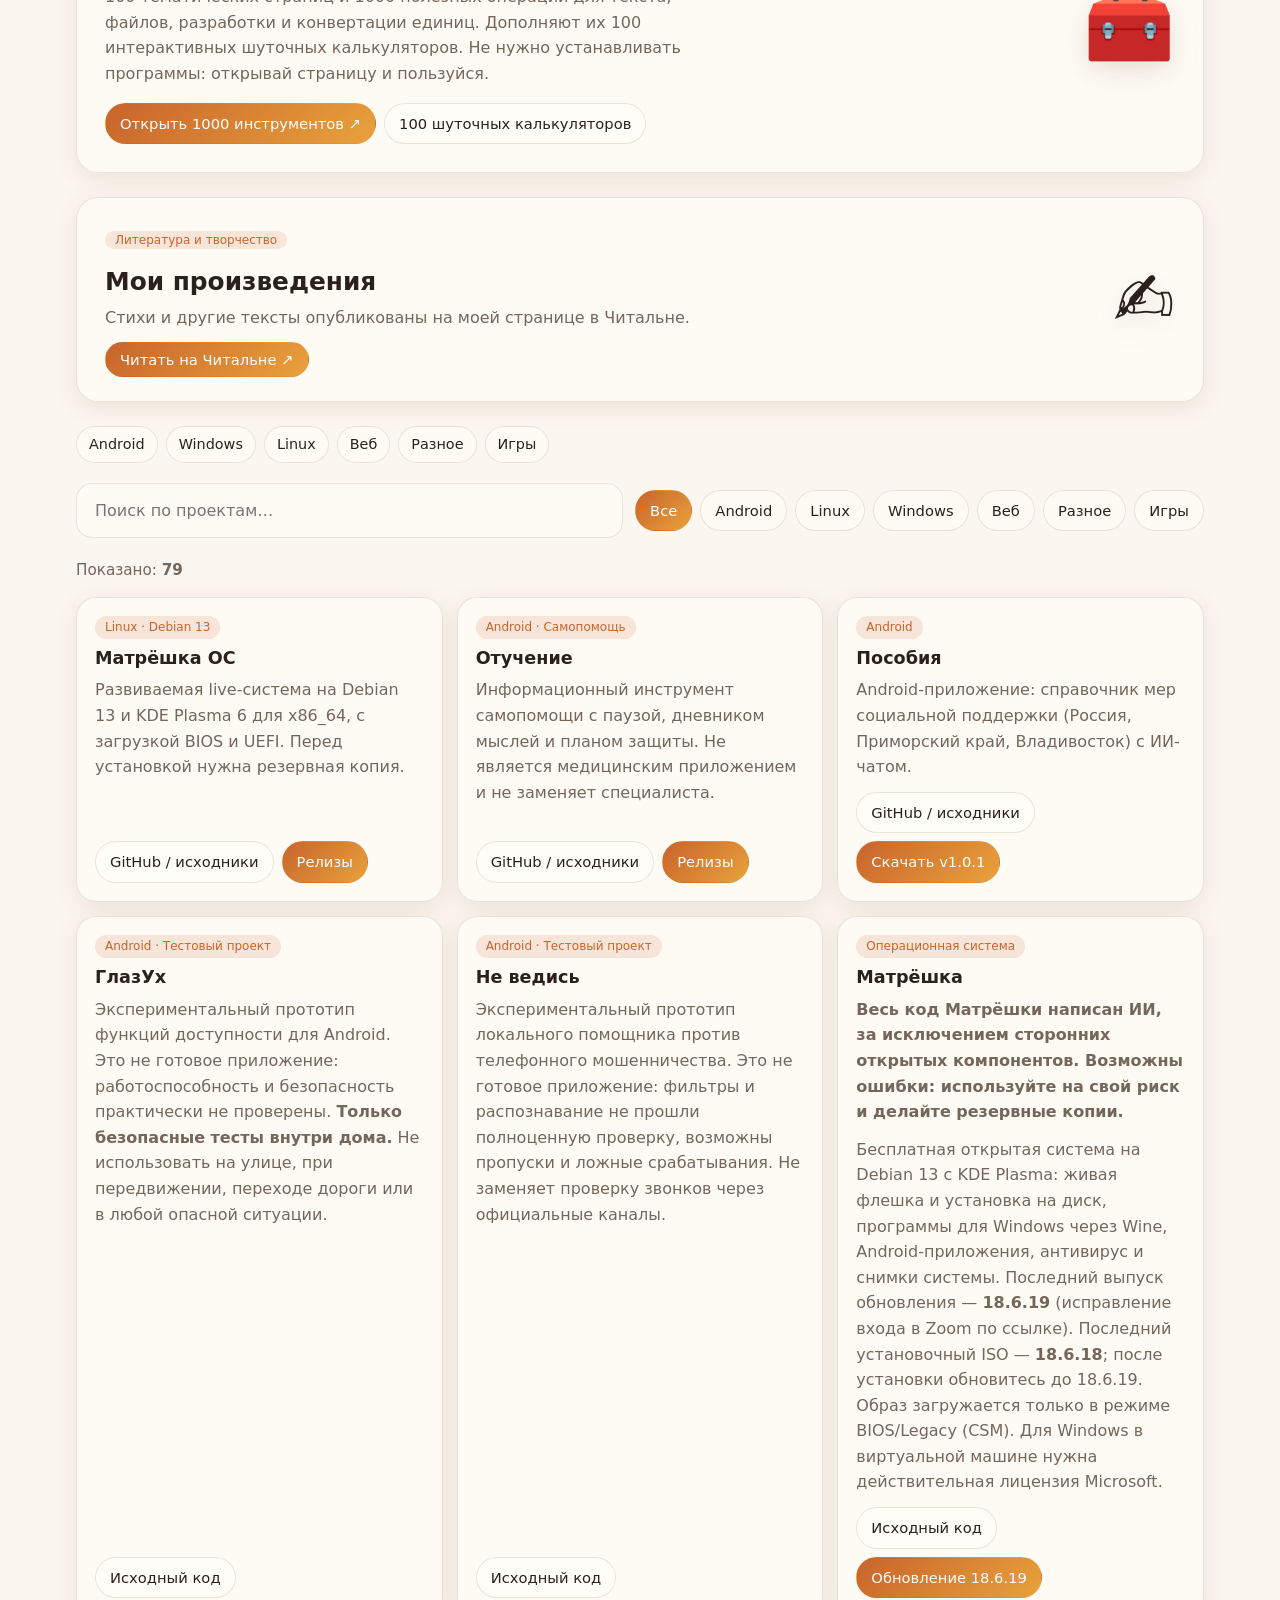
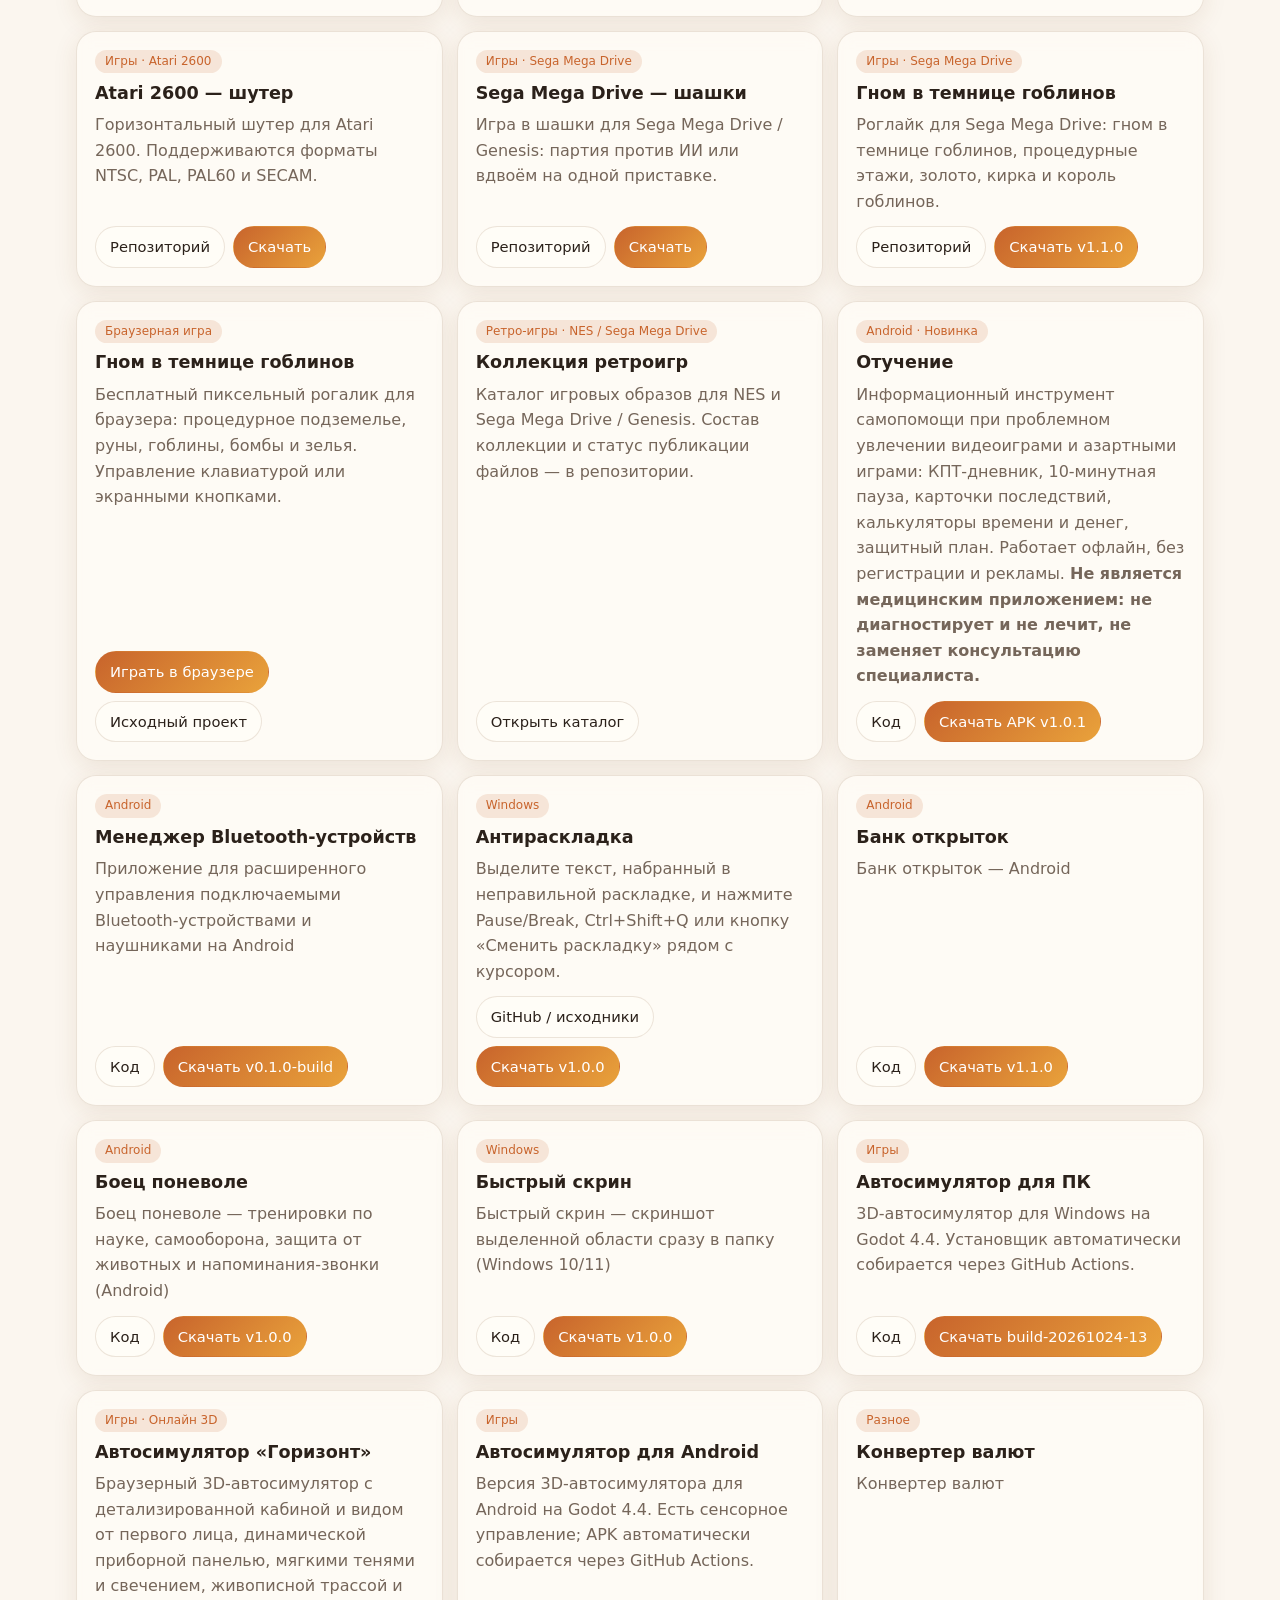
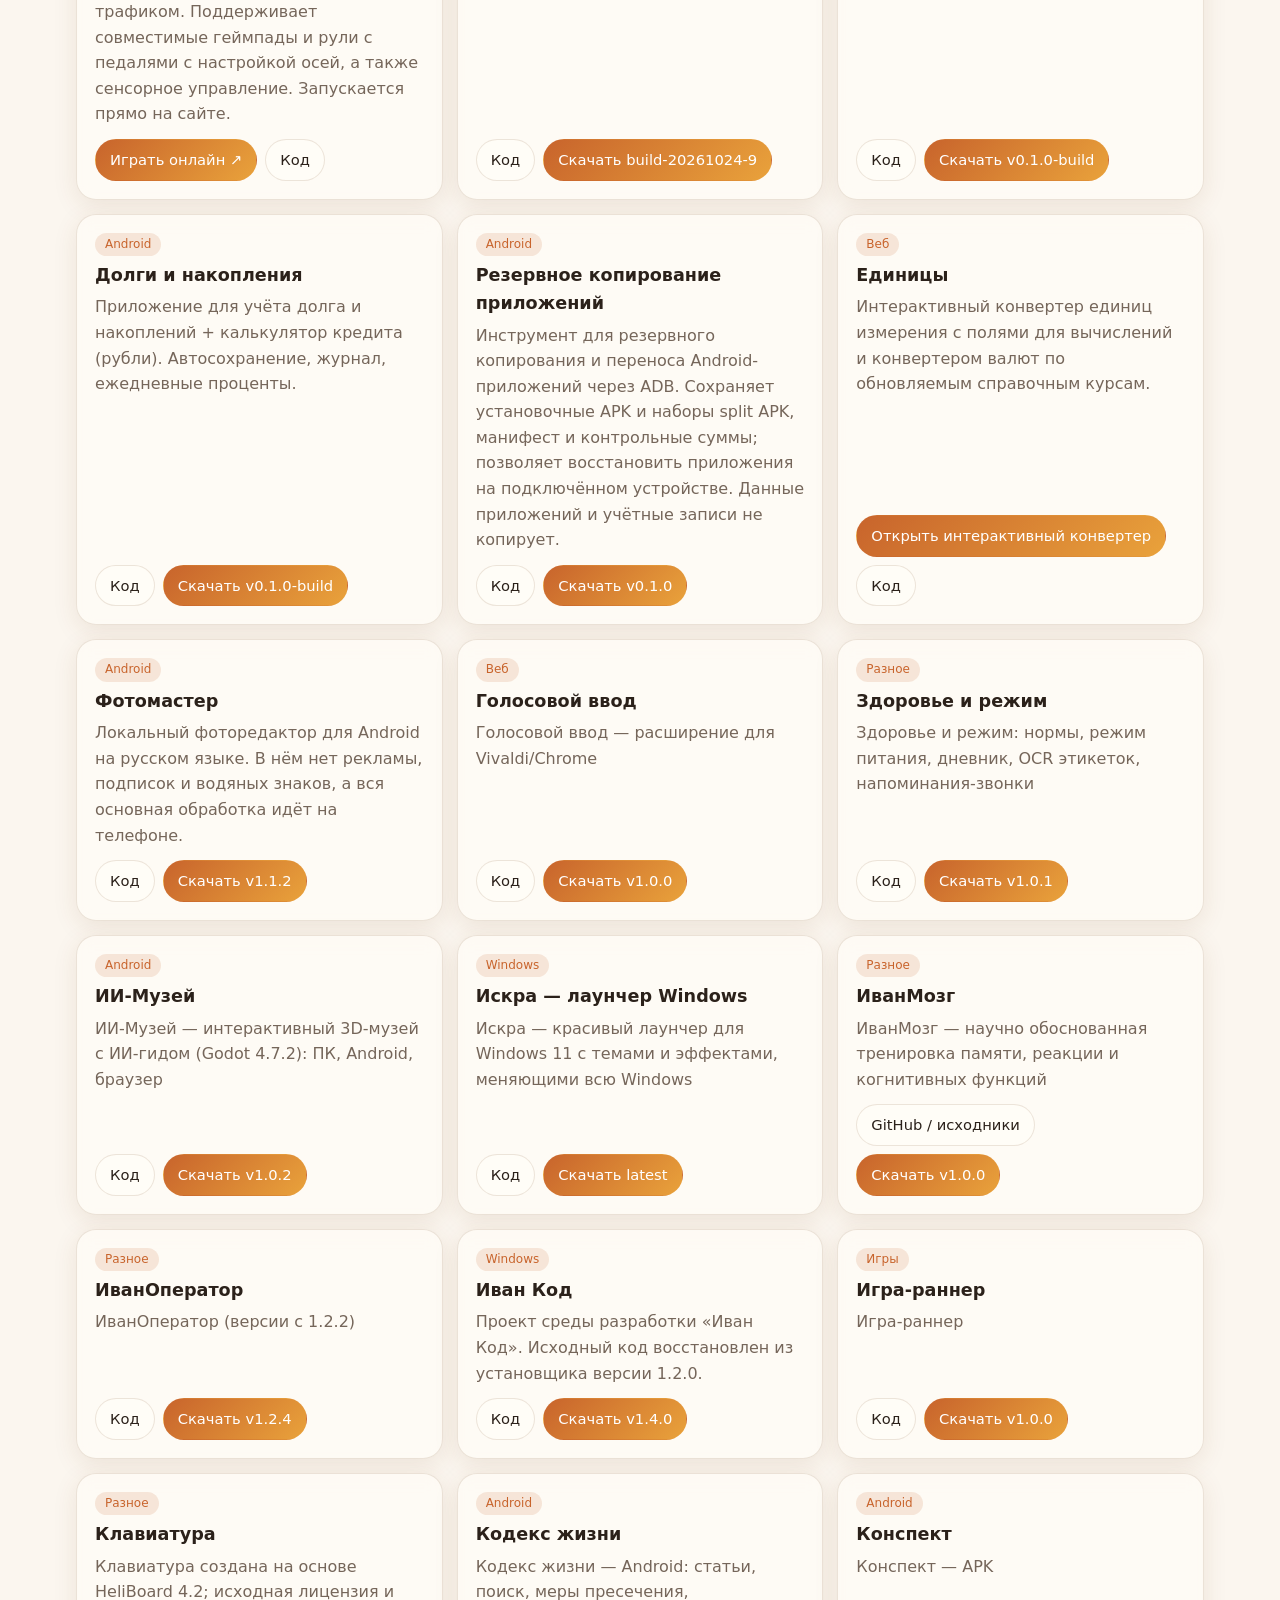
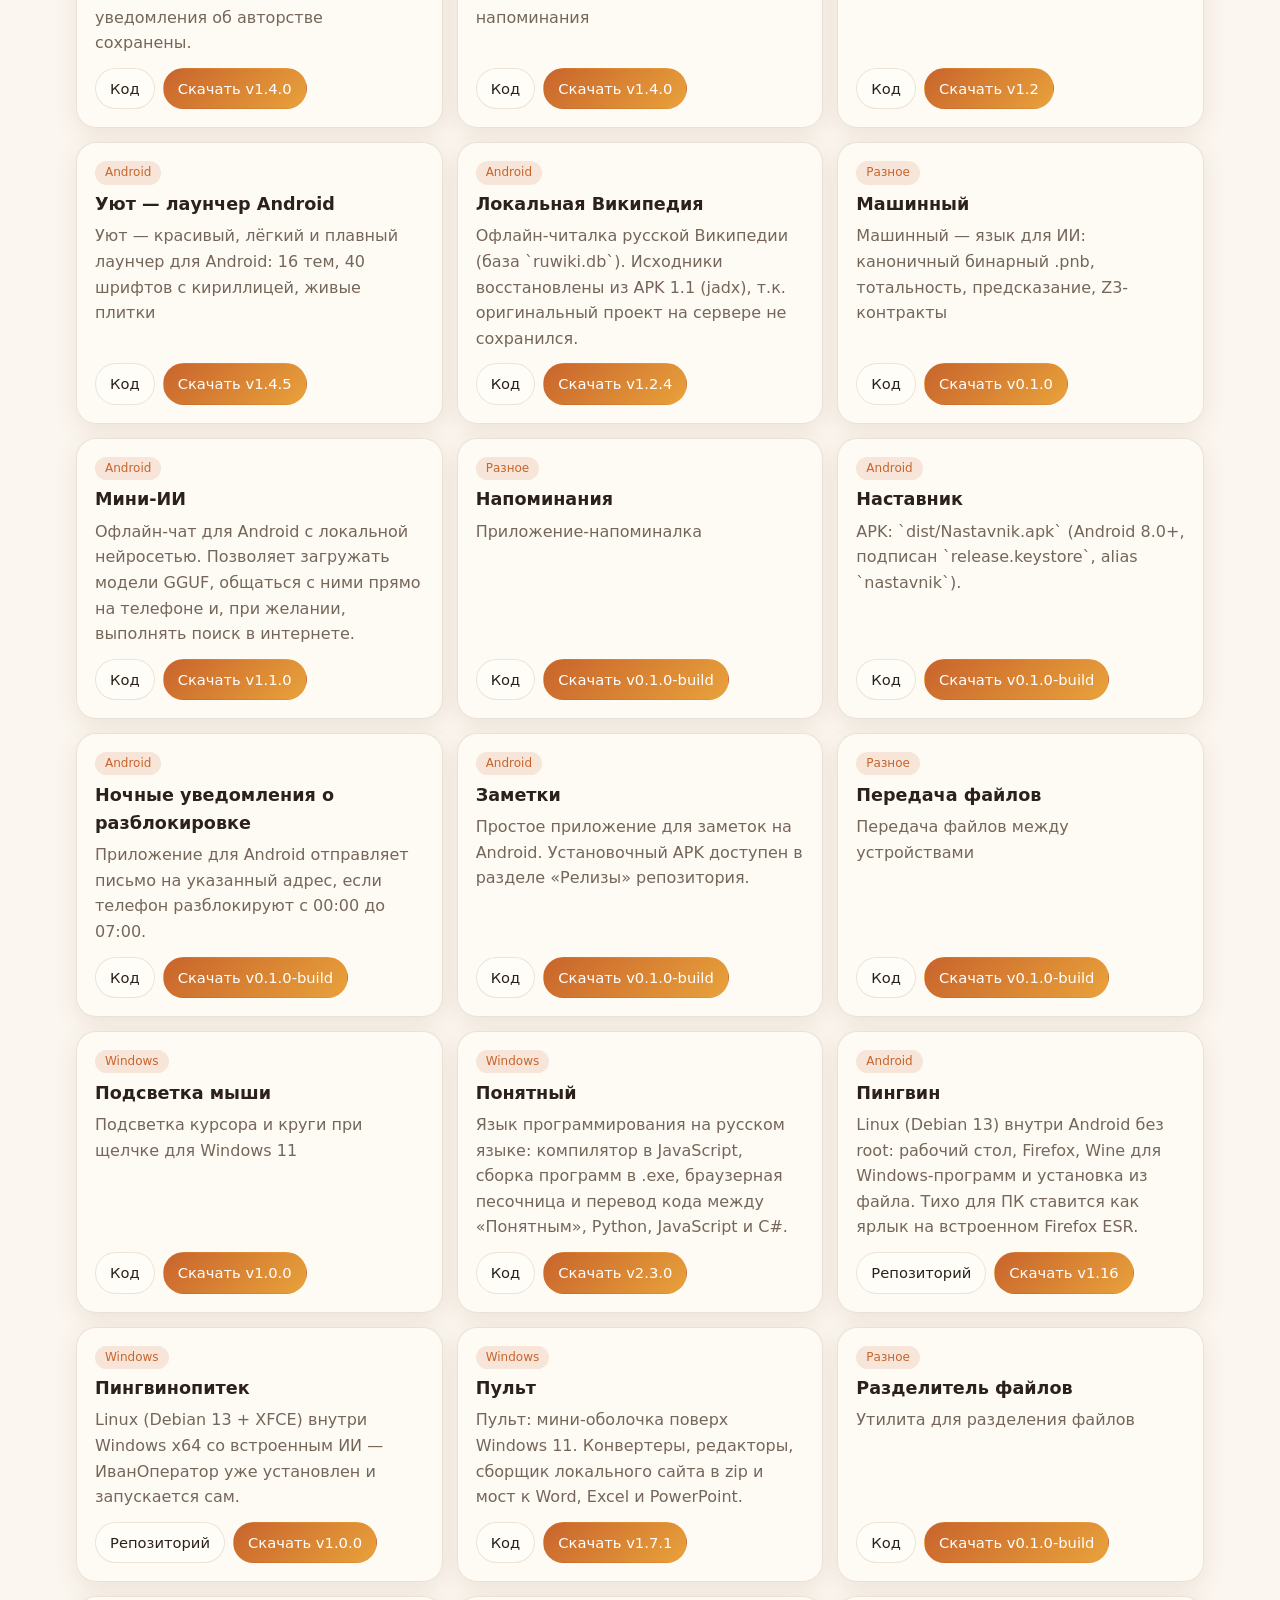
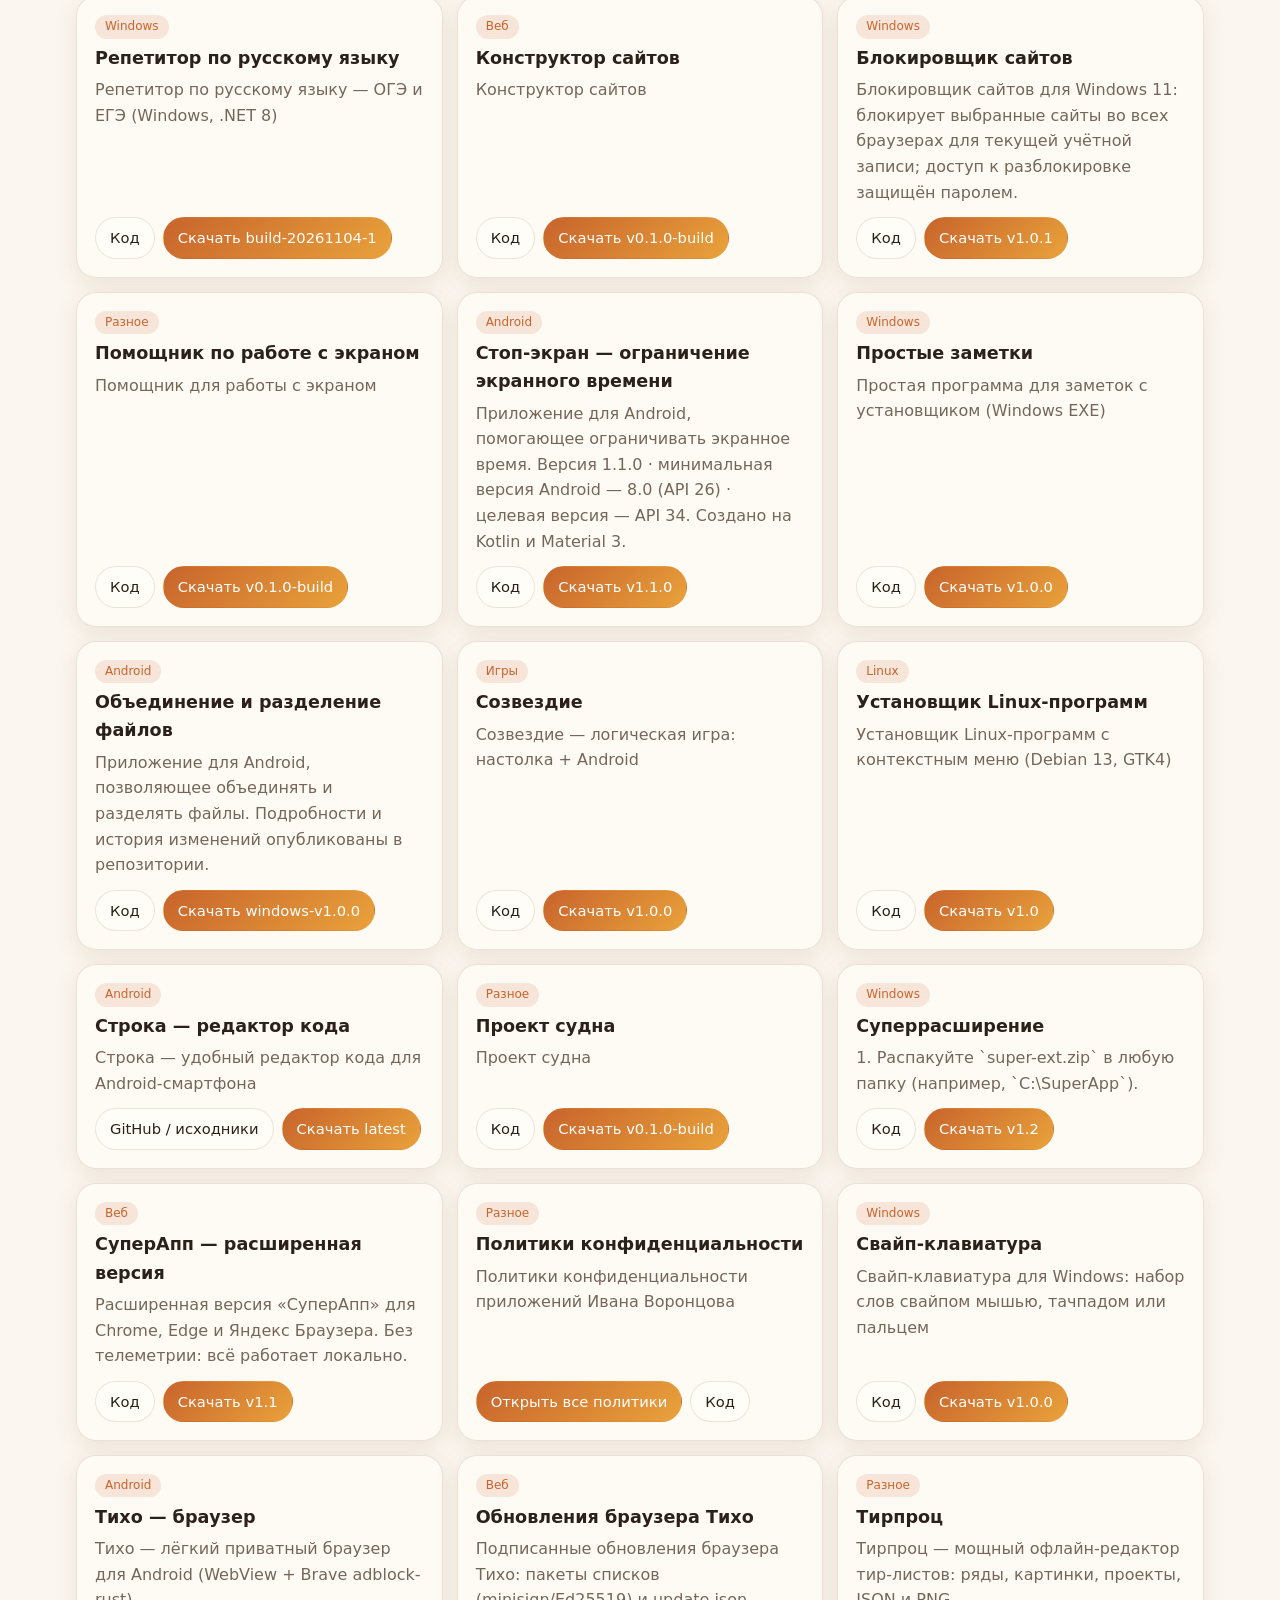
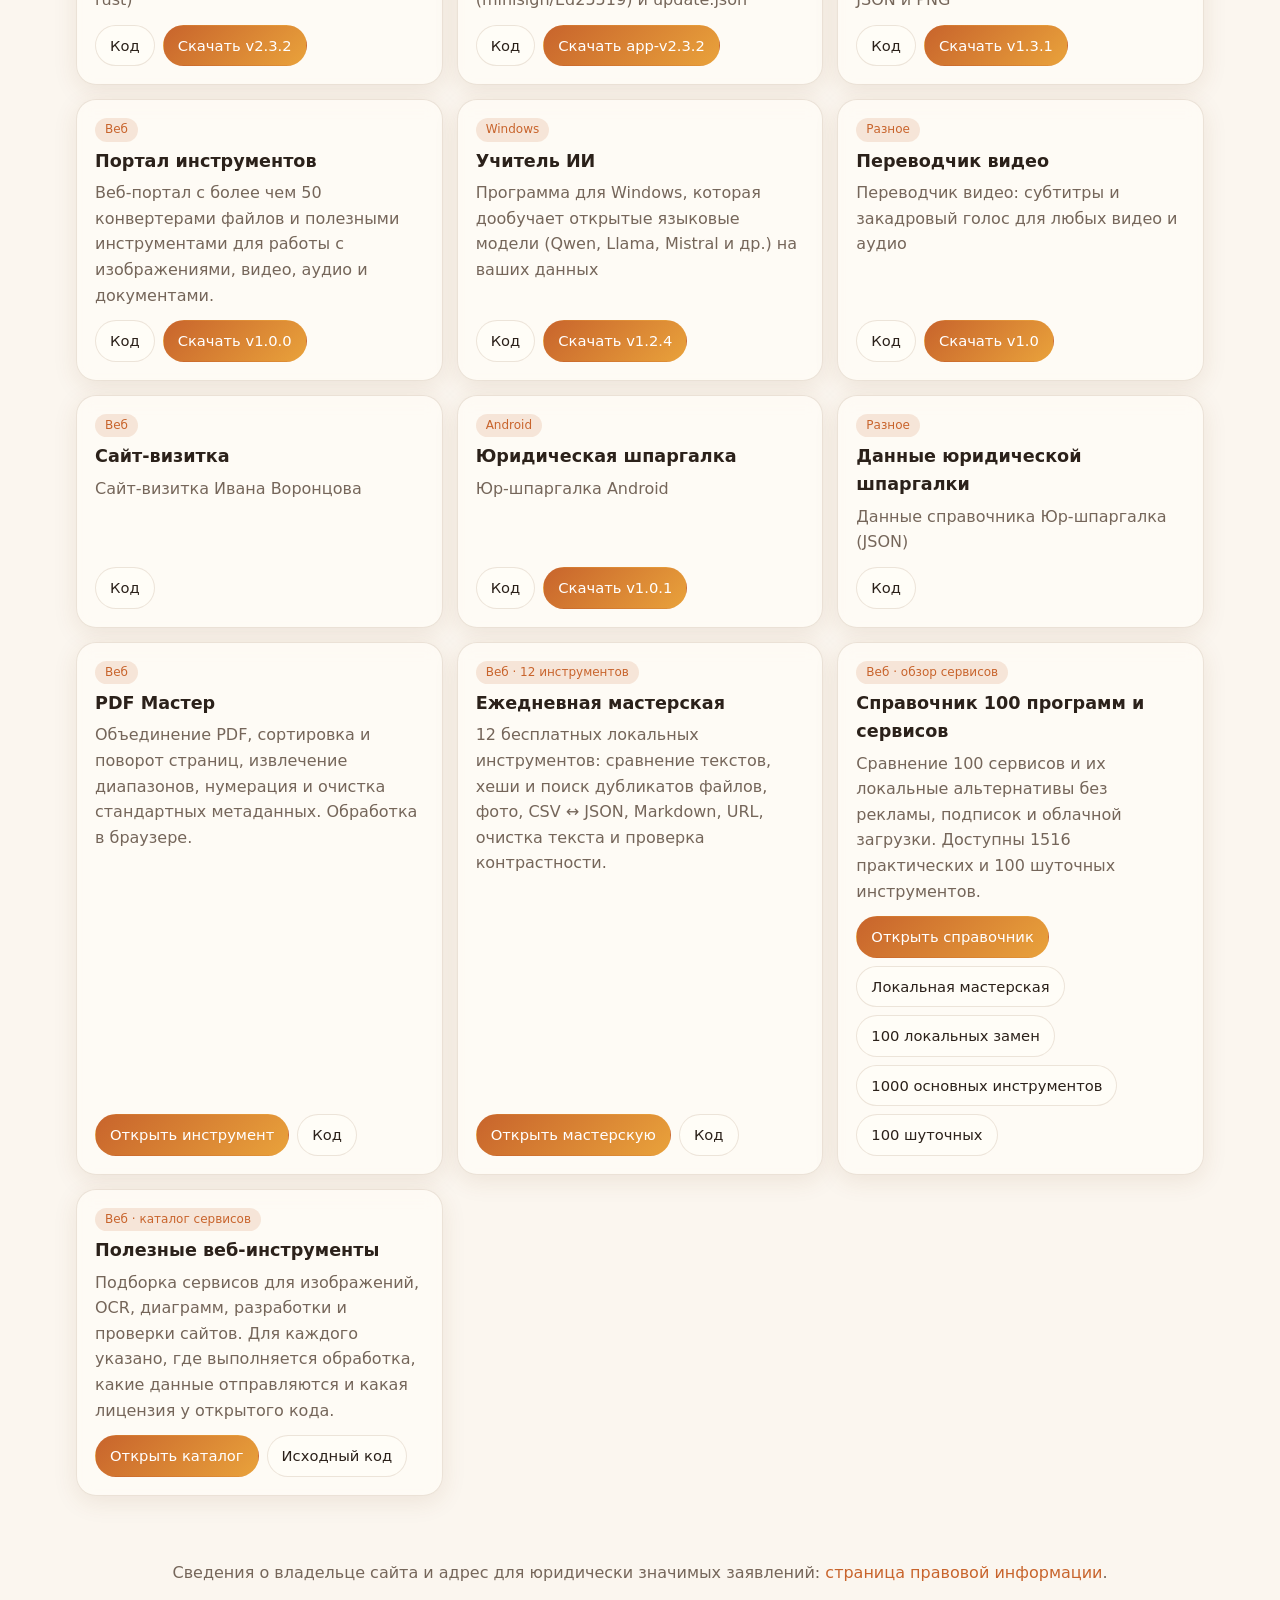
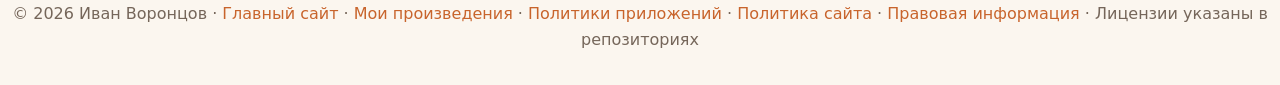
==== commit ffa1ecb5: "Render AEFH formula safely in portfolio card" ====
--- a/index.html
+++ b/index.html
@@ -119,7 +119,7 @@
     <article class="research-card">
       <span class="tag">Полная рукопись</span>
       <h3>AEFH v7.5</h3>
-      <p>Полная рукопись v7.5: 14 теорем, интерактивные лаборатории, приложения A.4 и A.5, асимптотический ряд \\(\\gamma_N\\) до \\(N^{-4}\\), 23 численные, символьные и HTML-проверки мастер-стенда и 6 RG-тестов.</p>
+      <p>Полная рукопись v7.5: 14 теорем, интерактивные лаборатории, приложения A.4 и A.5, асимптотический ряд γₙ до N⁻⁴, 23 численные, символьные и HTML-проверки мастер-стенда и 6 RG-тестов.</p>
       <div class="act">
         <a class="btn" href="https://ivanivorontsov-sudo.github.io/aefh/v7.5/">Открыть AEFH v7.5</a>
         <a class="btn ghost" href="https://ivanivorontsov-sudo.github.io/en/research/aefh-v7-5/" lang="en">English overview</a>
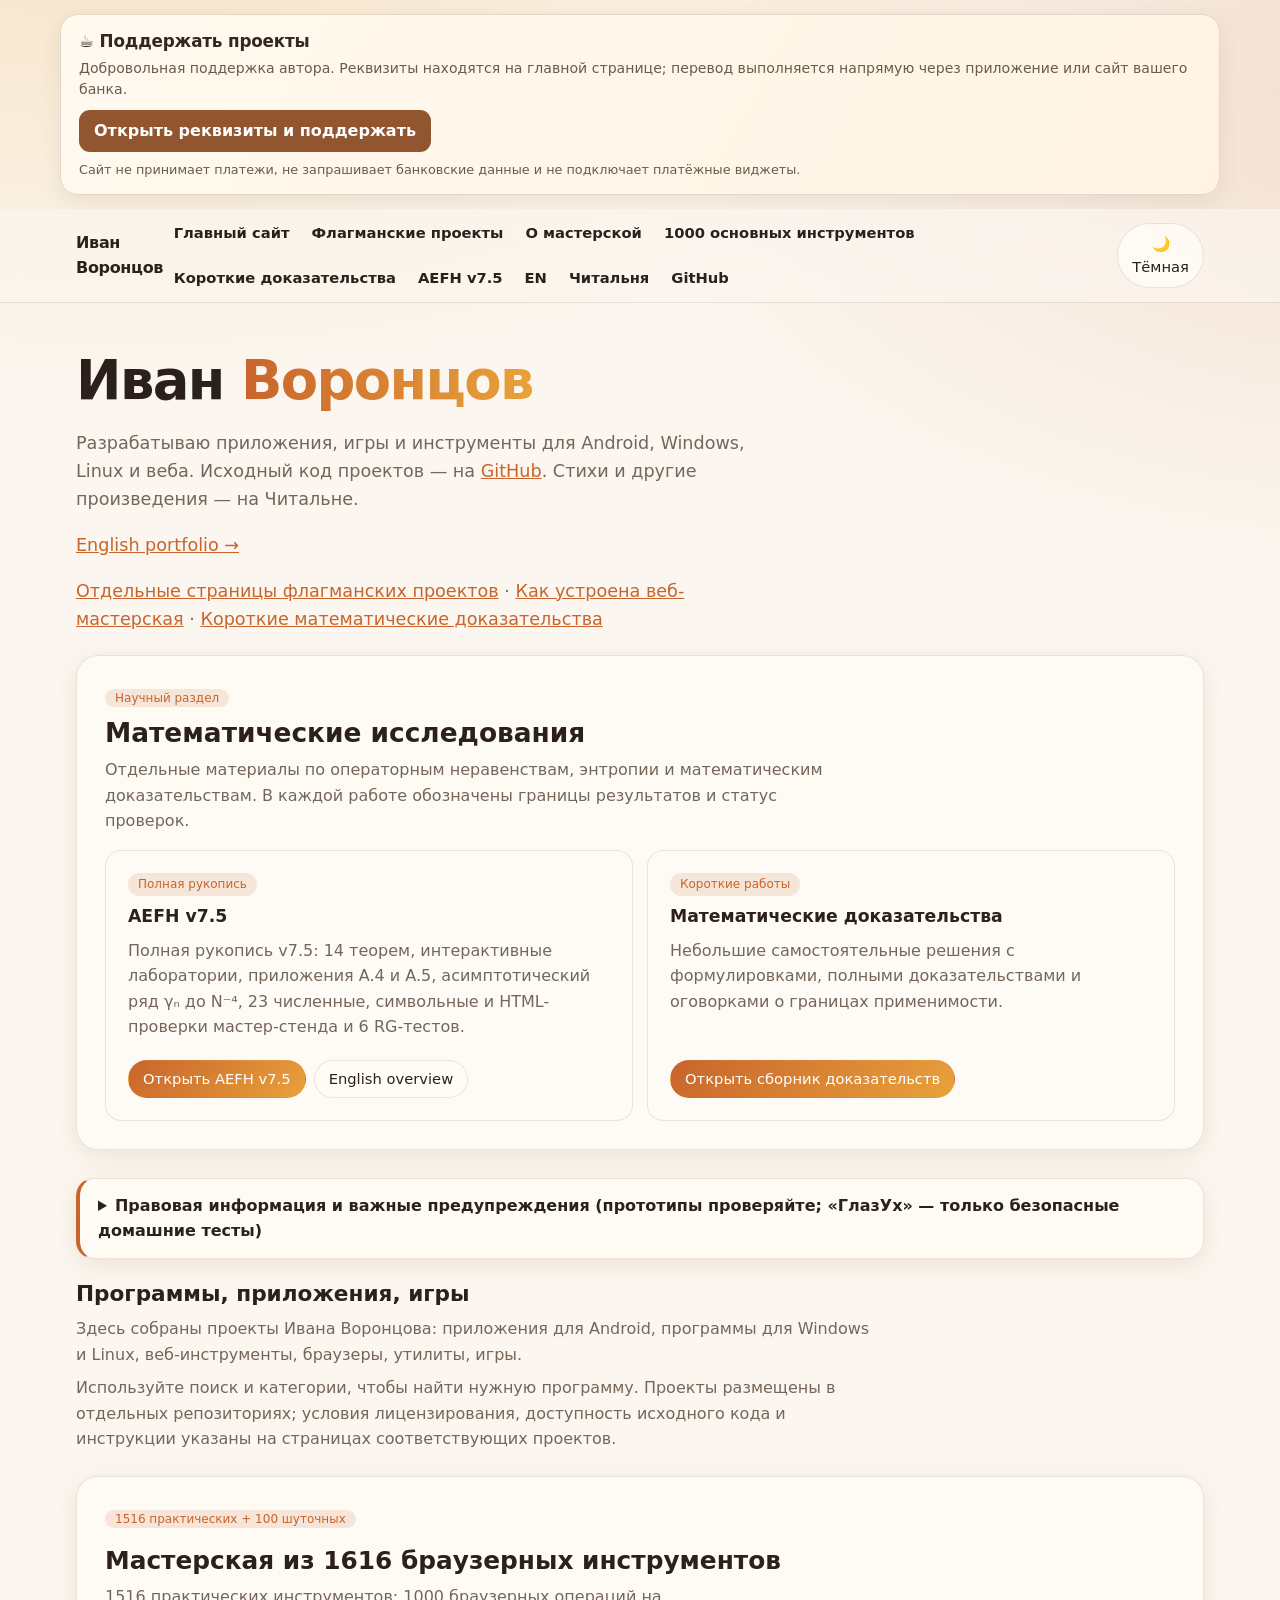
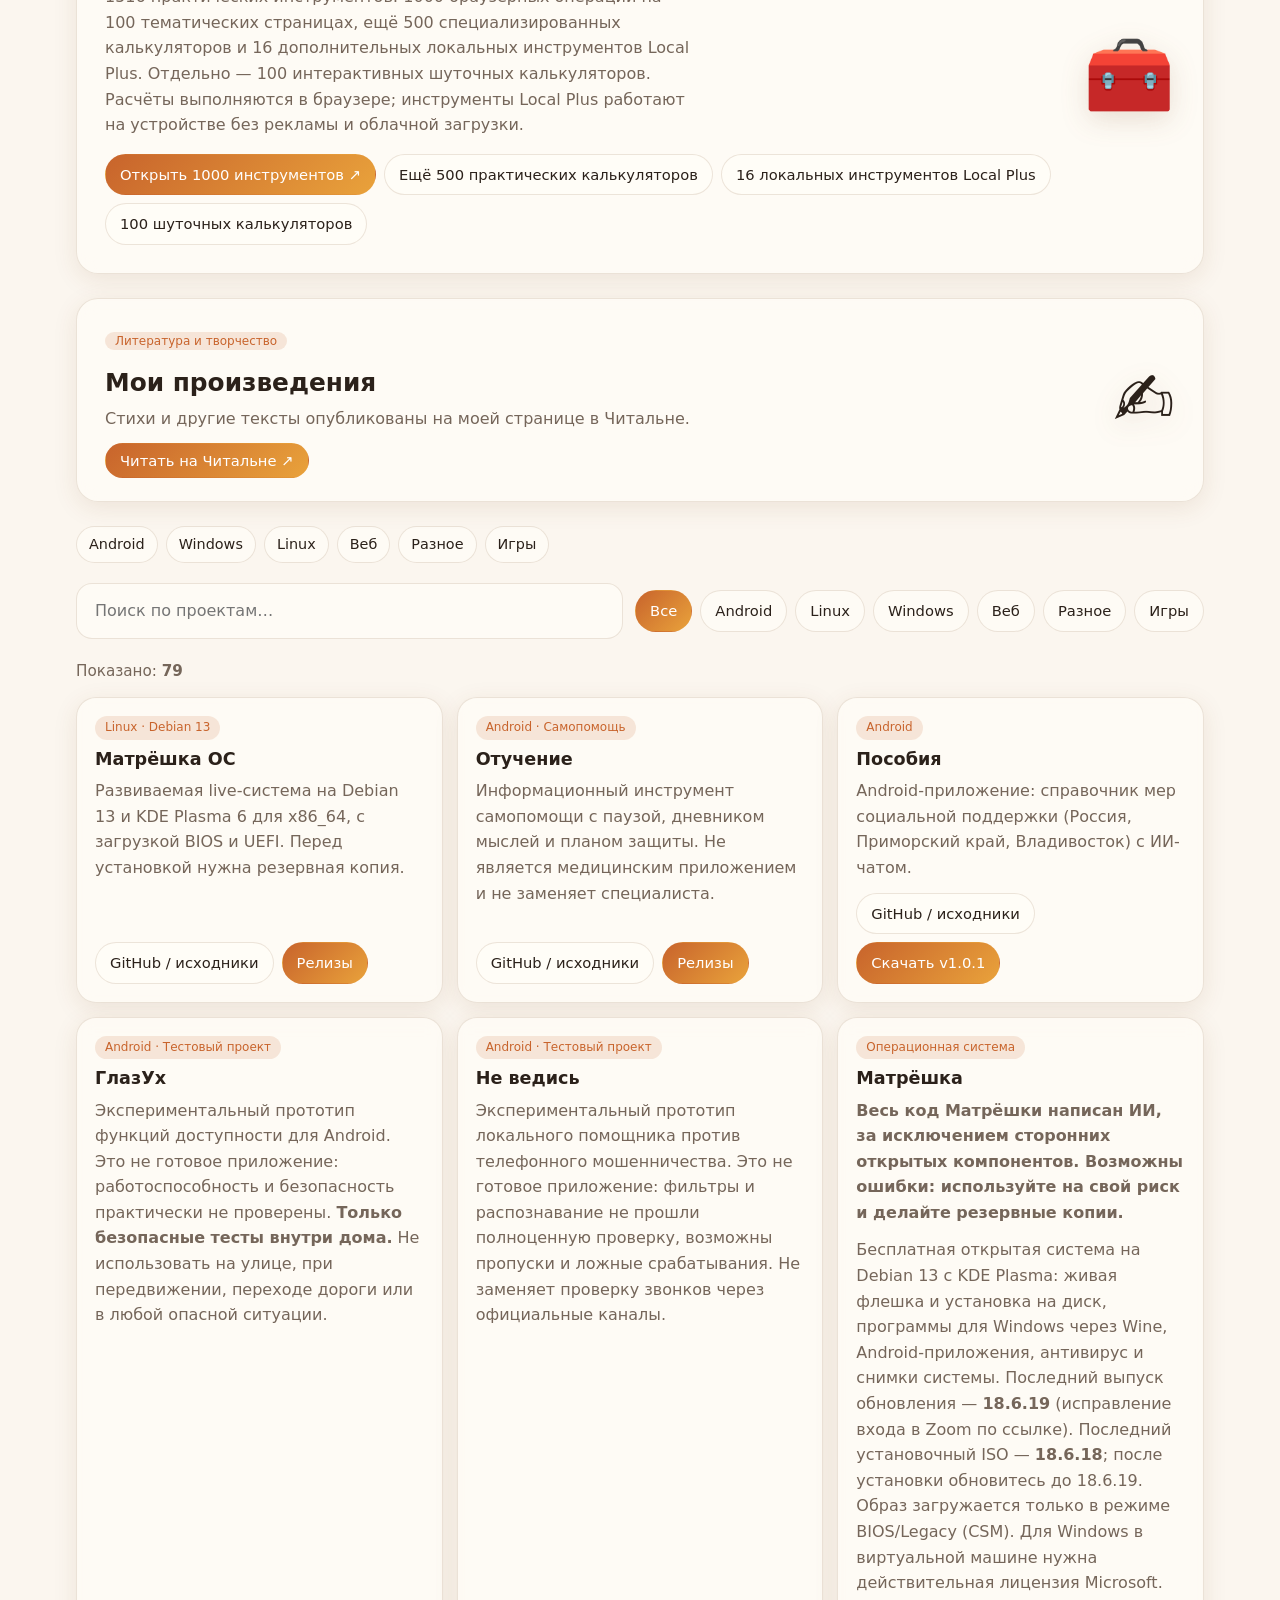
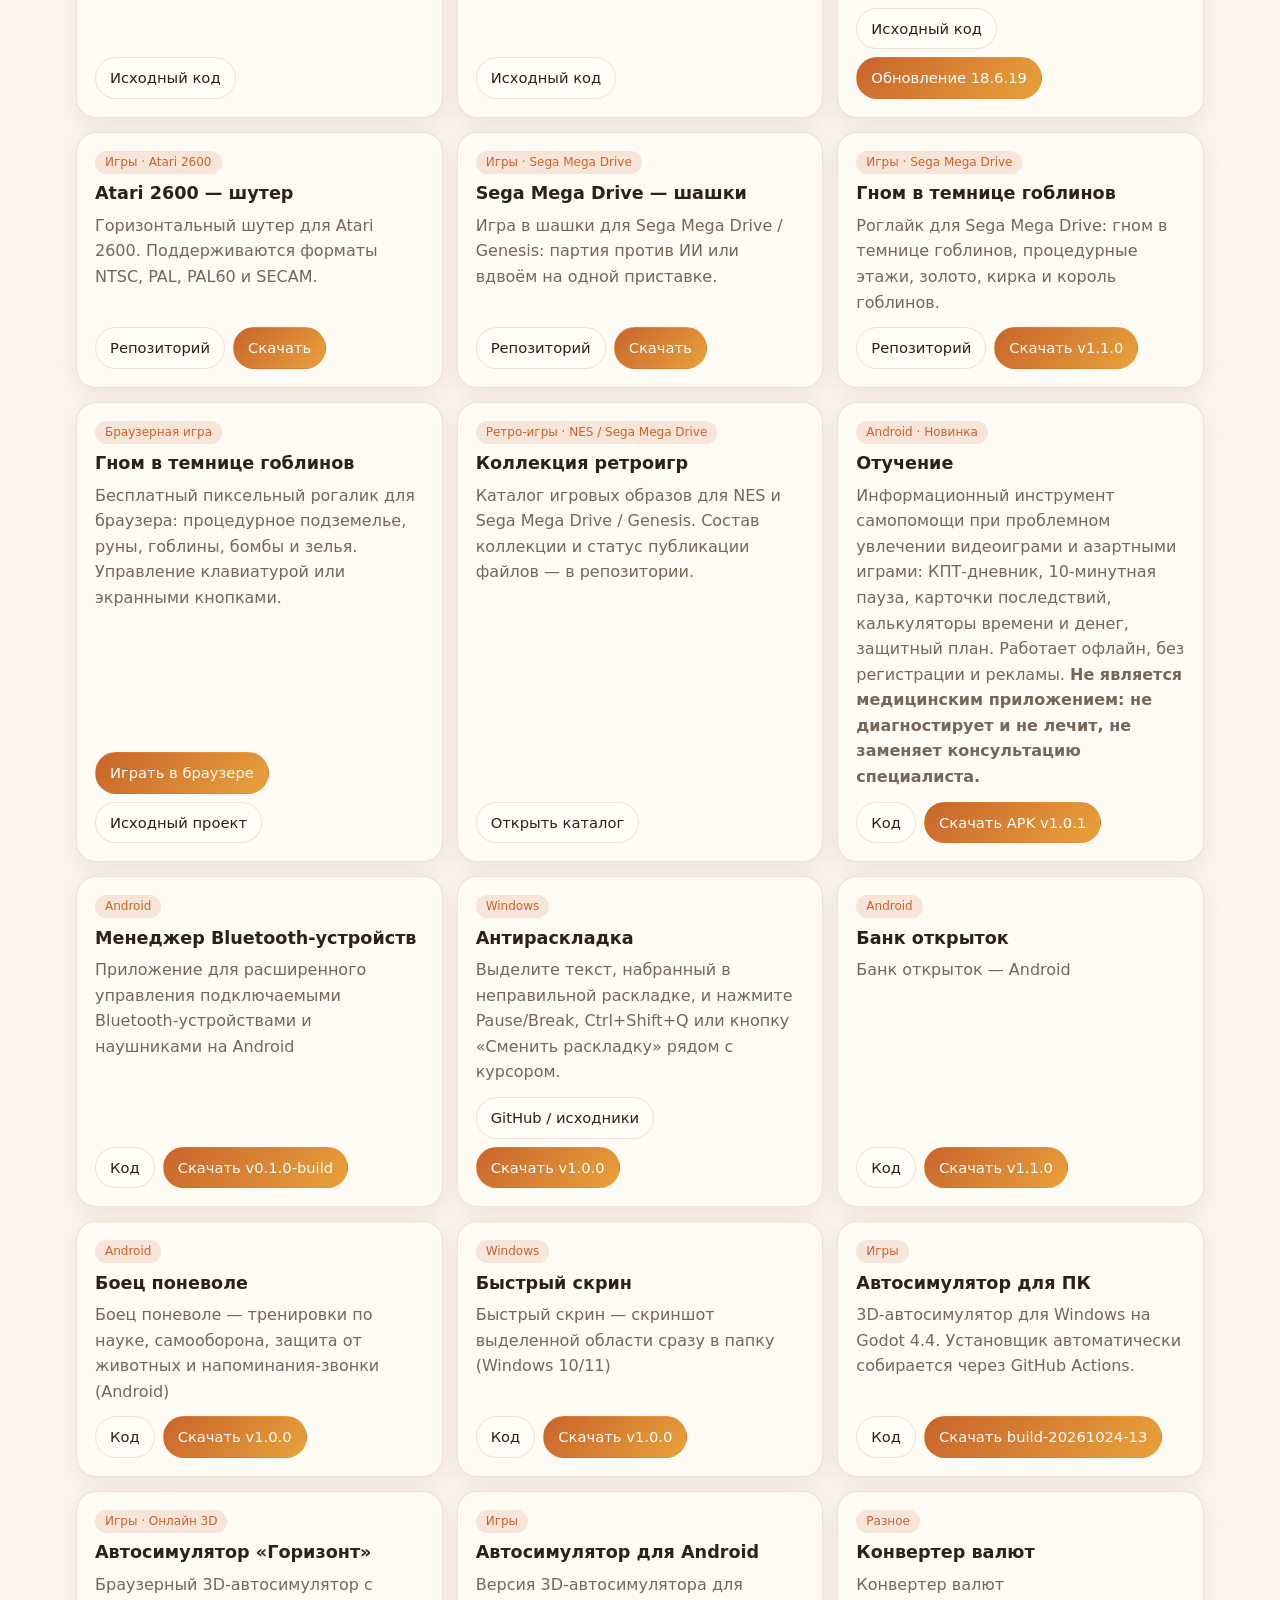
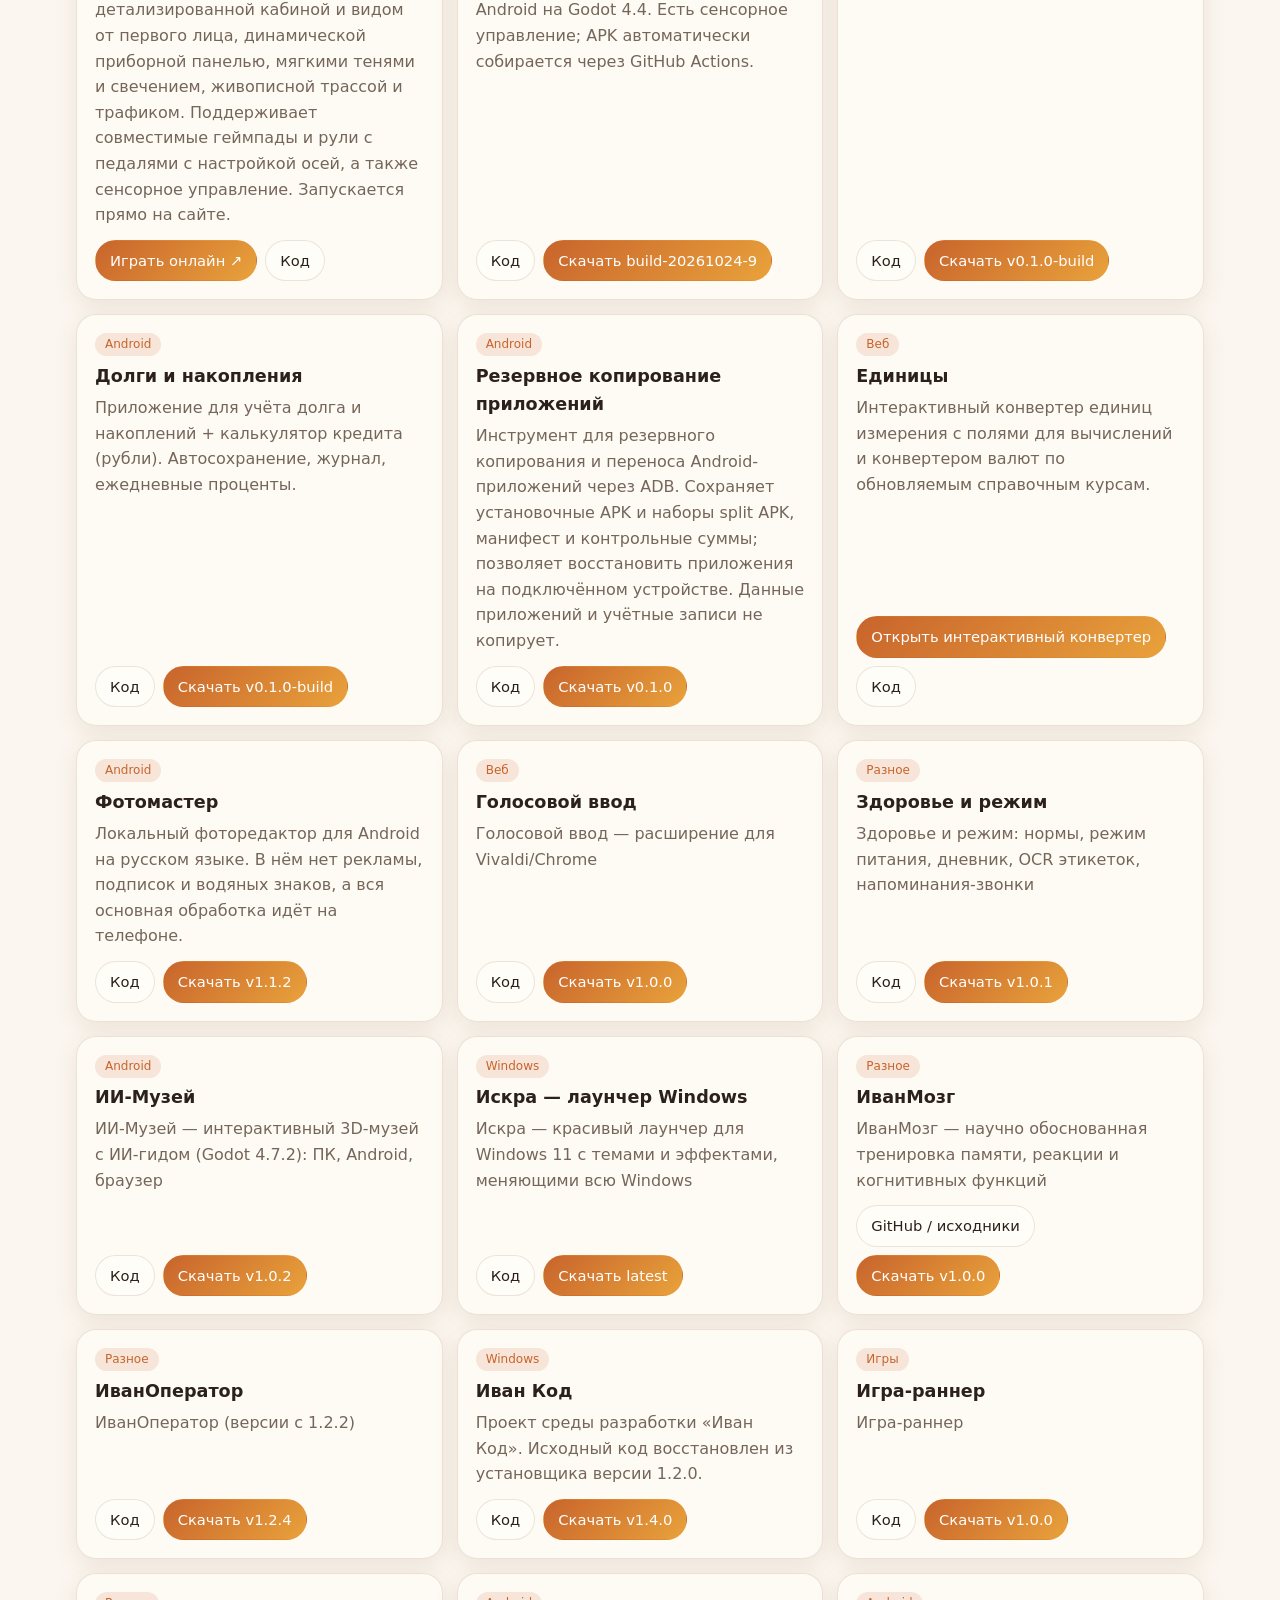
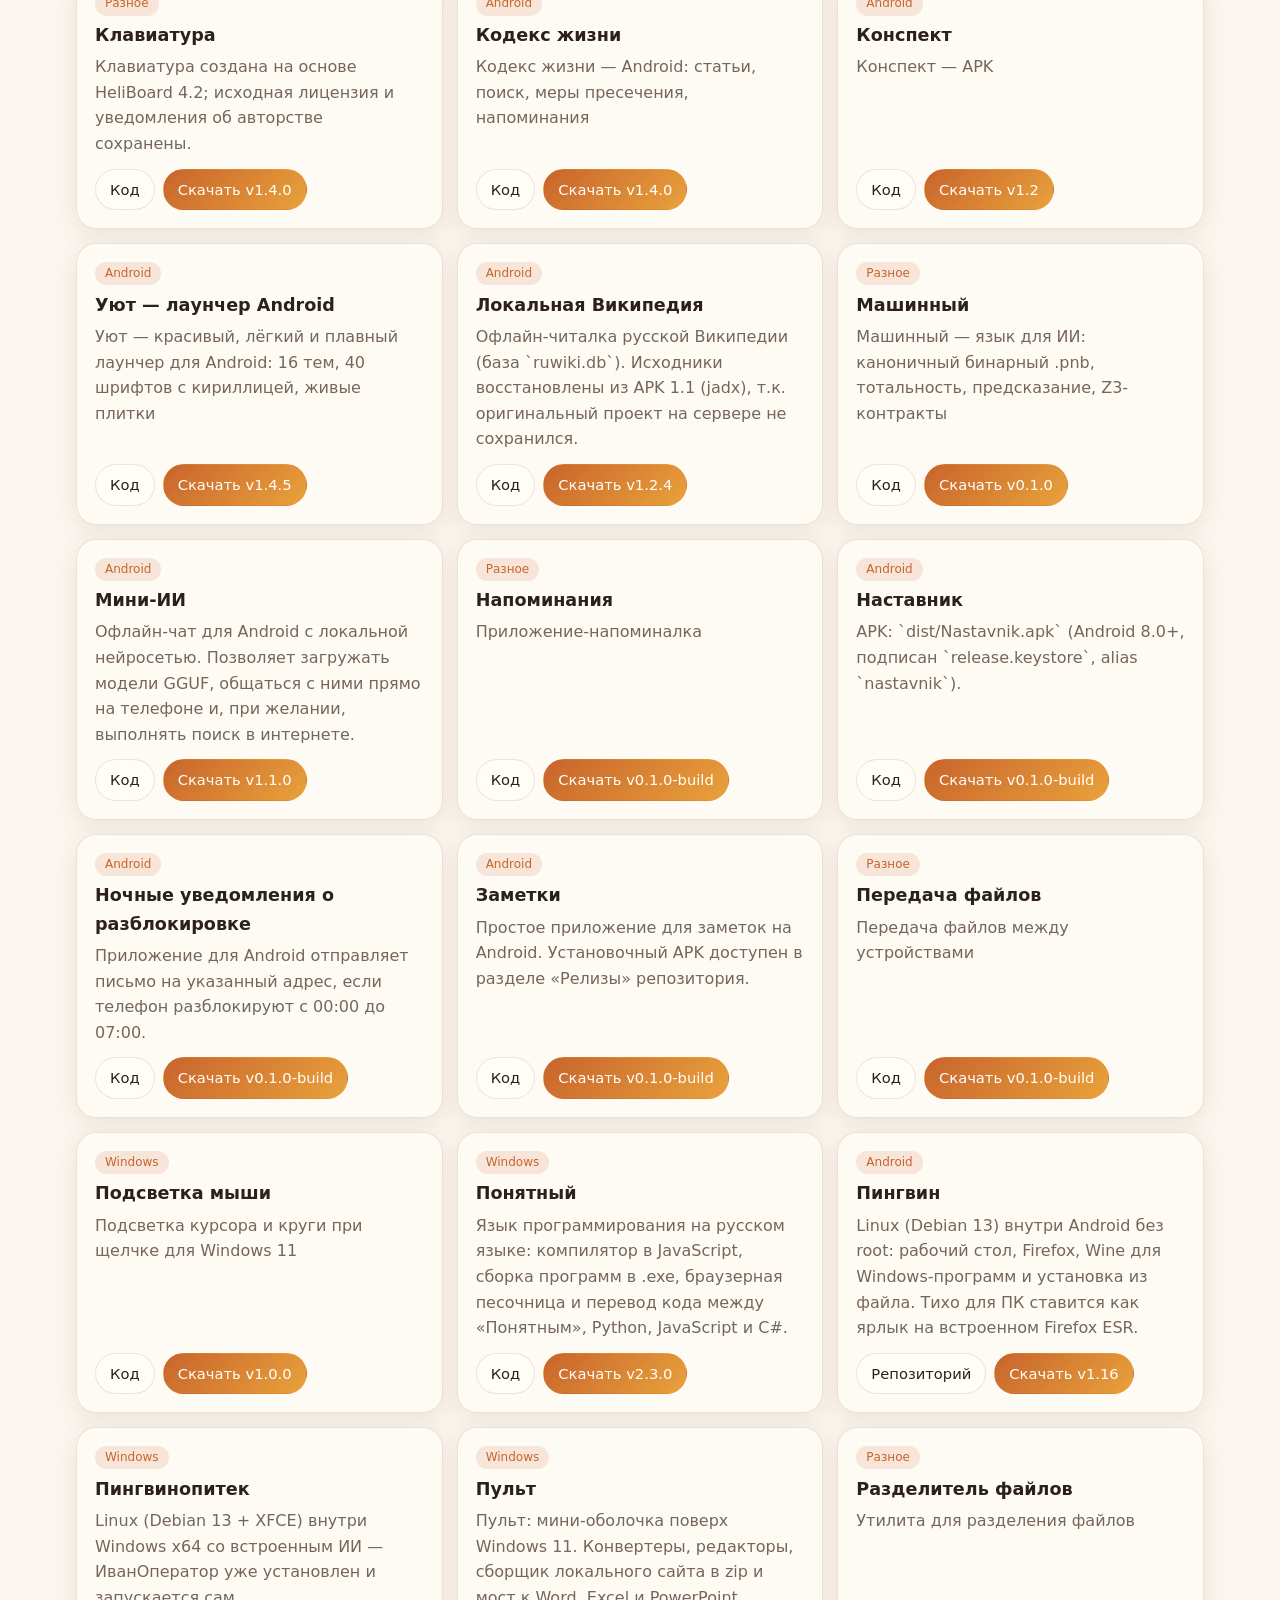
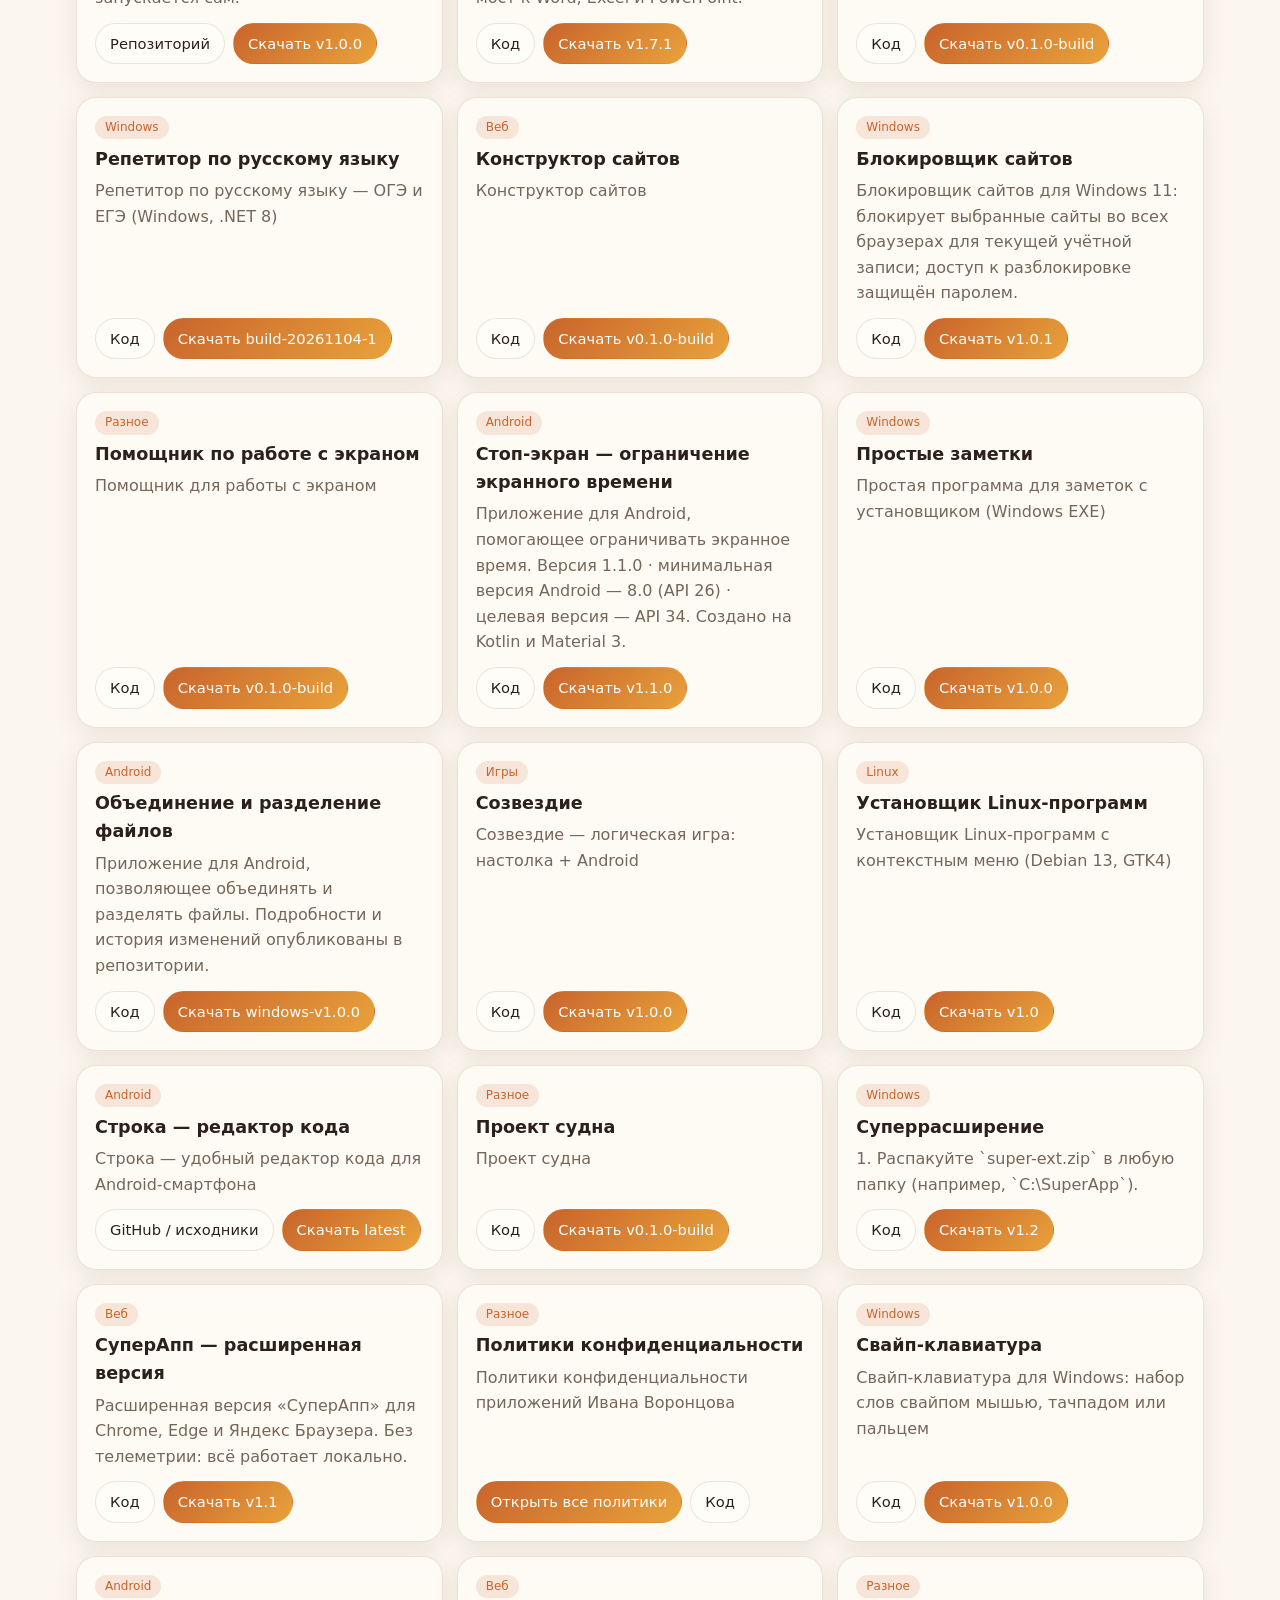
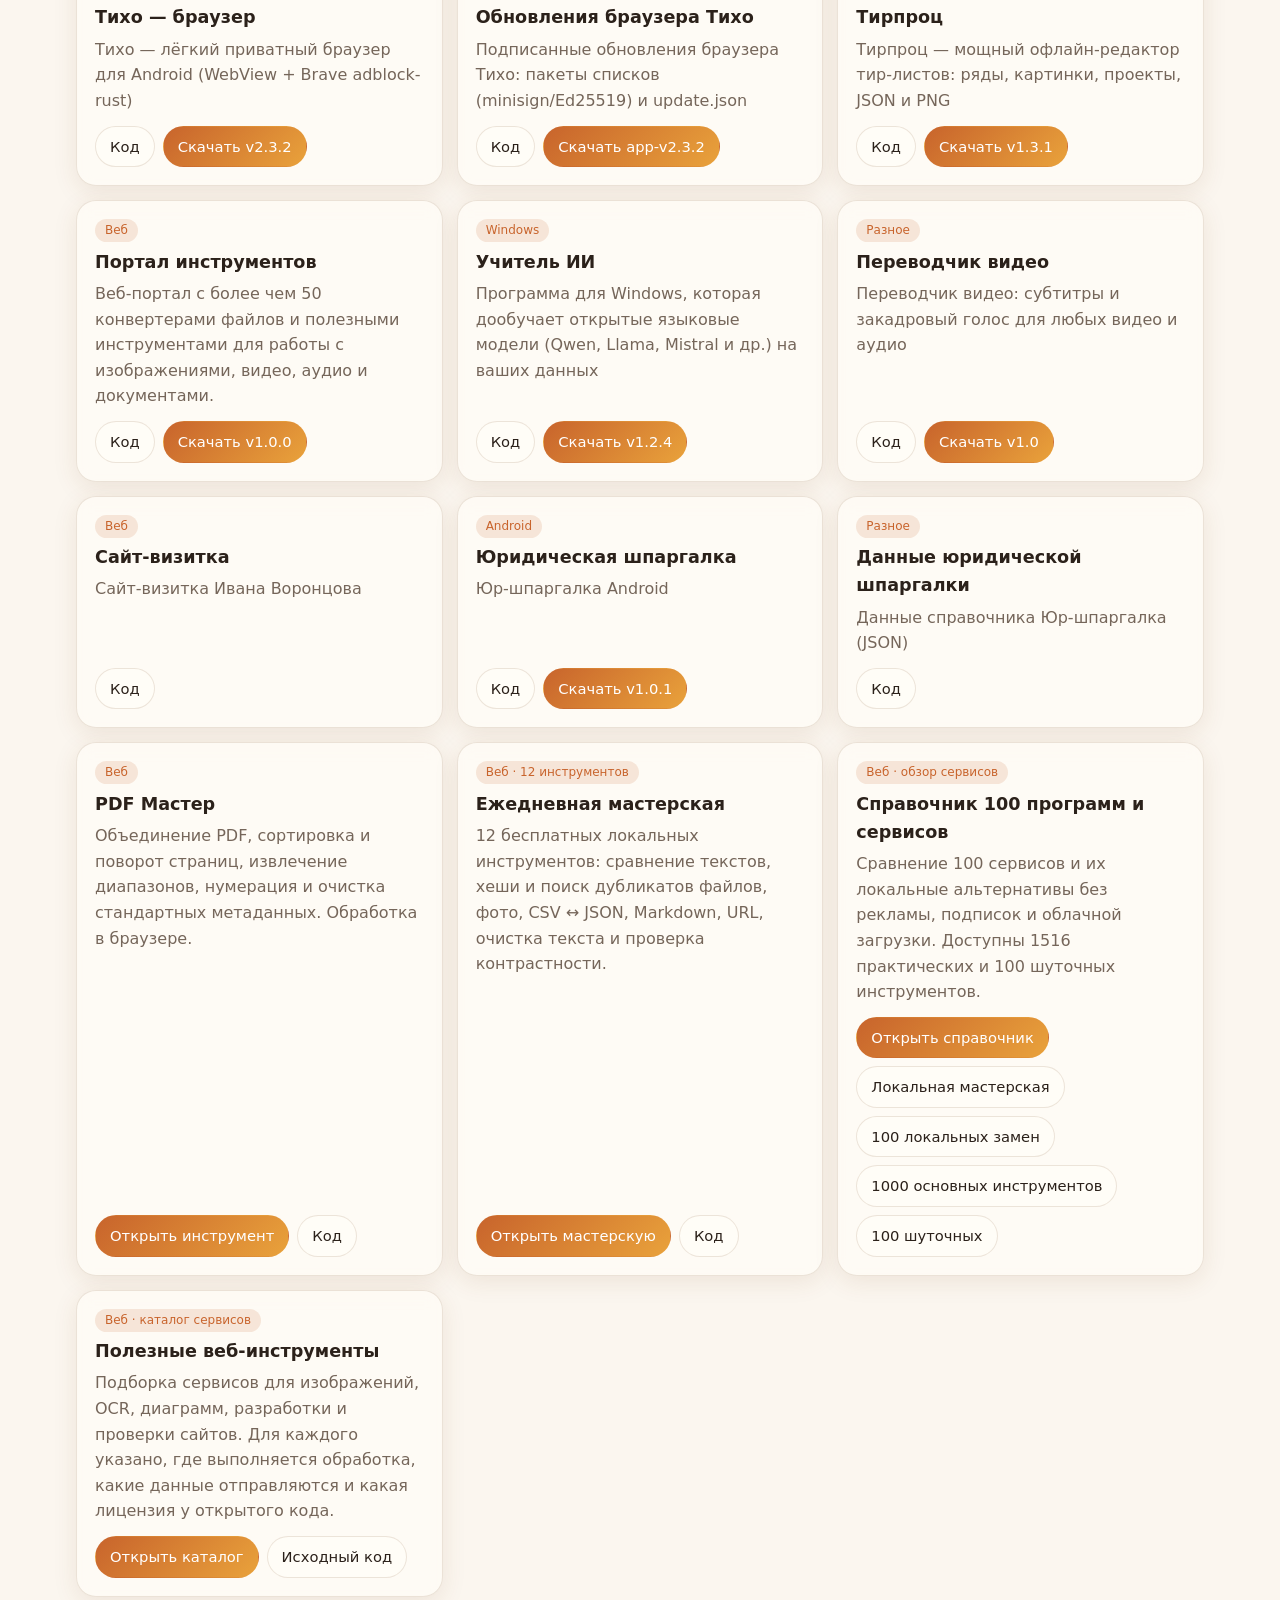
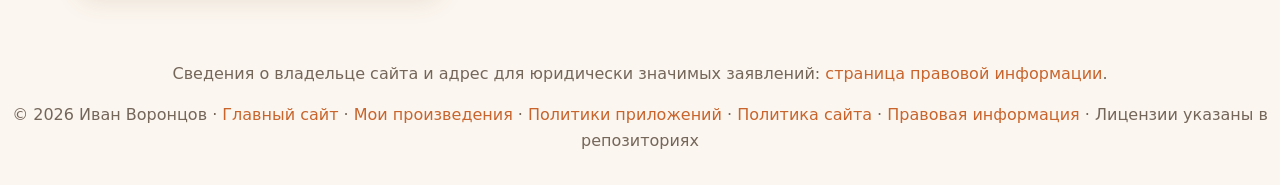
==== commit 5bfecf70: "Link all 1616 workshop collections from portfolio" ====
--- a/index.html
+++ b/index.html
@@ -143,11 +143,13 @@
 </section>
 <section class="author-works glass tool-library" aria-labelledby="tool-library-title">
   <div class="works-copy">
-    <span class="tag">1000 практических + 100 шуточных</span>
+    <span class="tag">1516 практических + 100 шуточных</span>
     <h2 id="tool-library-title">Мастерская из 1616 браузерных инструментов</h2>
-    <p>100 тематических страниц и 1000 полезных операций для текста, файлов, разработки и конвертации единиц. Дополняют их 100 интерактивных шуточных калькуляторов. Не нужно устанавливать программы: открывай страницу и пользуйся.</p>
+    <p>1516 практических инструментов: 1000 браузерных операций на 100 тематических страницах, ещё 500 специализированных калькуляторов и 16 дополнительных локальных инструментов Local Plus. Отдельно — 100 интерактивных шуточных калькуляторов. Расчёты выполняются в браузере; инструменты Local Plus работают на устройстве без рекламы и облачной загрузки.</p>
     <div class="act">
       <a class="btn" href="https://ivanivorontsov-sudo.github.io/tools-audit/web-tools.html">Открыть 1000 инструментов ↗</a>
+      <a class="btn ghost" href="https://ivanivorontsov-sudo.github.io/tools-audit/extra-500.html">Ещё 500 практических калькуляторов</a>
+      <a class="btn ghost" href="https://ivanivorontsov-sudo.github.io/tools-audit/local-plus.html">16 локальных инструментов Local Plus</a>
       <a class="btn ghost" href="https://ivanivorontsov-sudo.github.io/tools-audit/funny-tools.html">100 шуточных калькуляторов</a>
     </div>
   </div>
